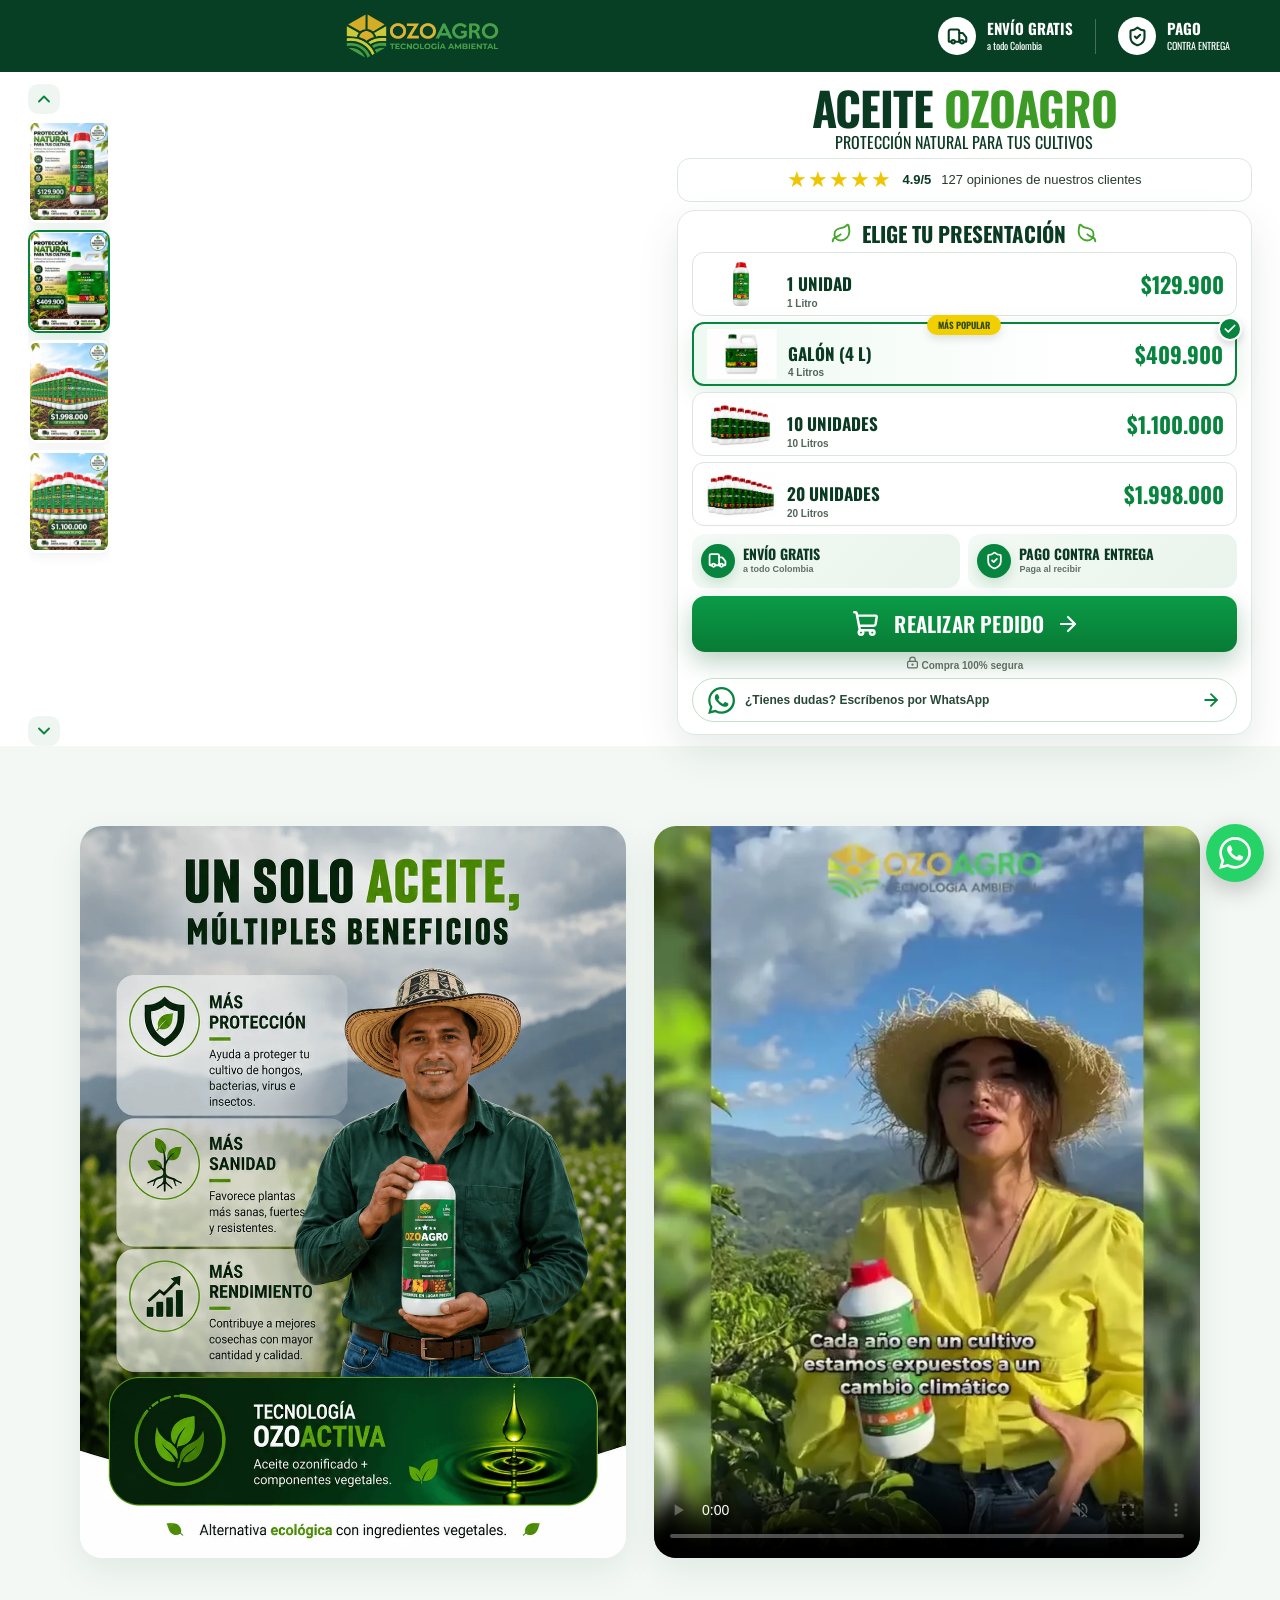
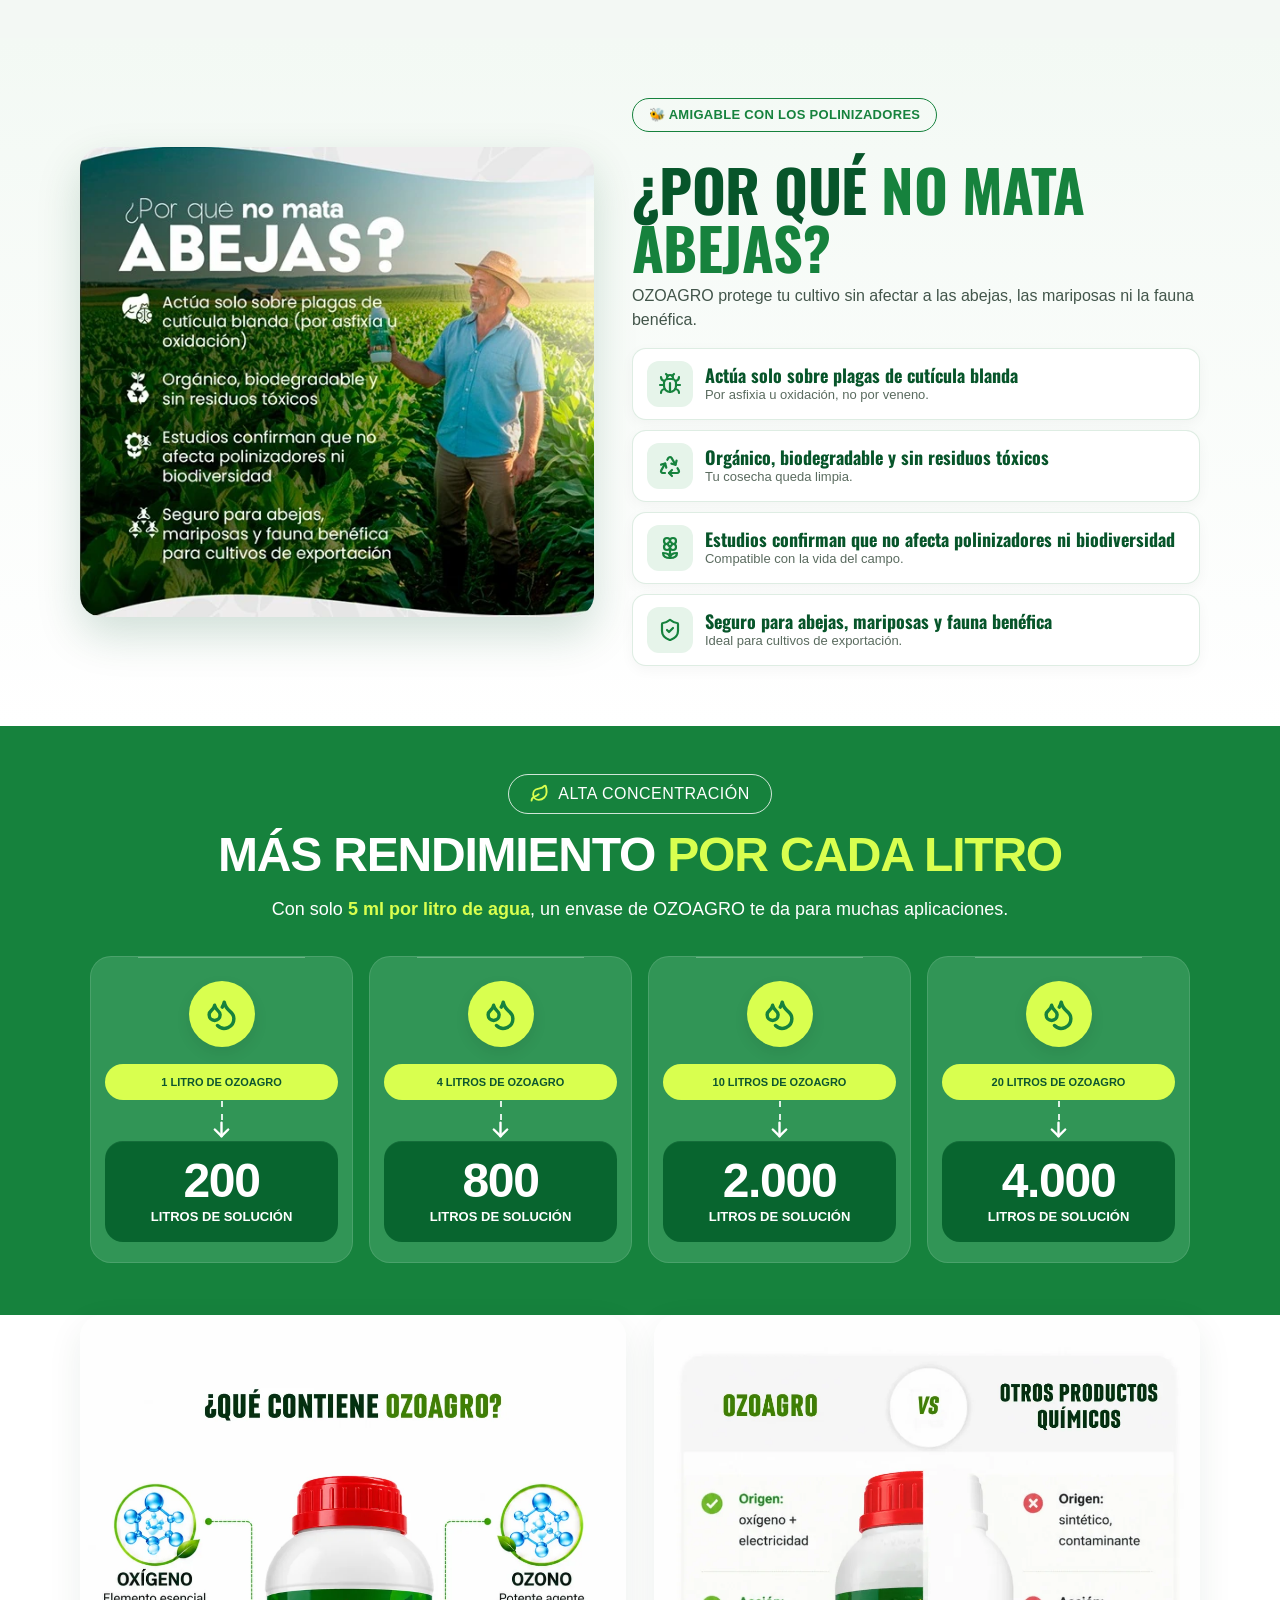
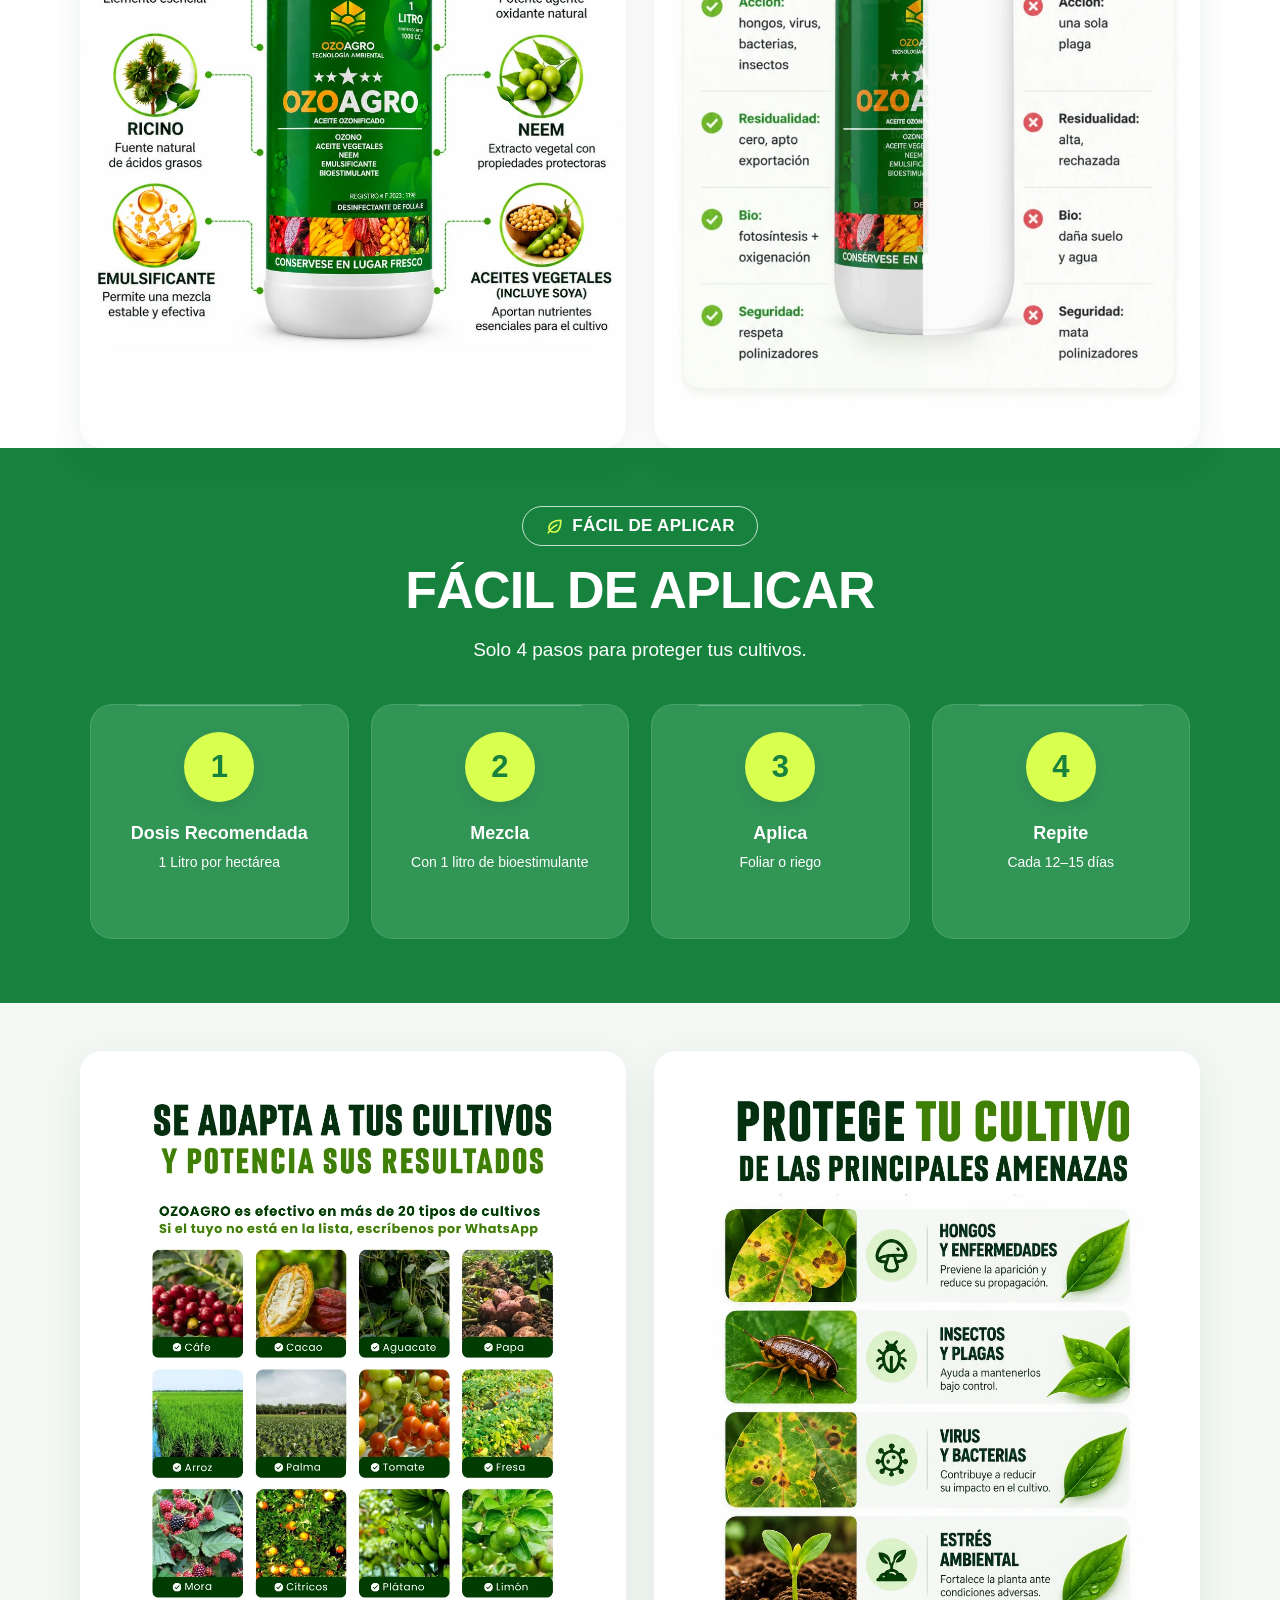
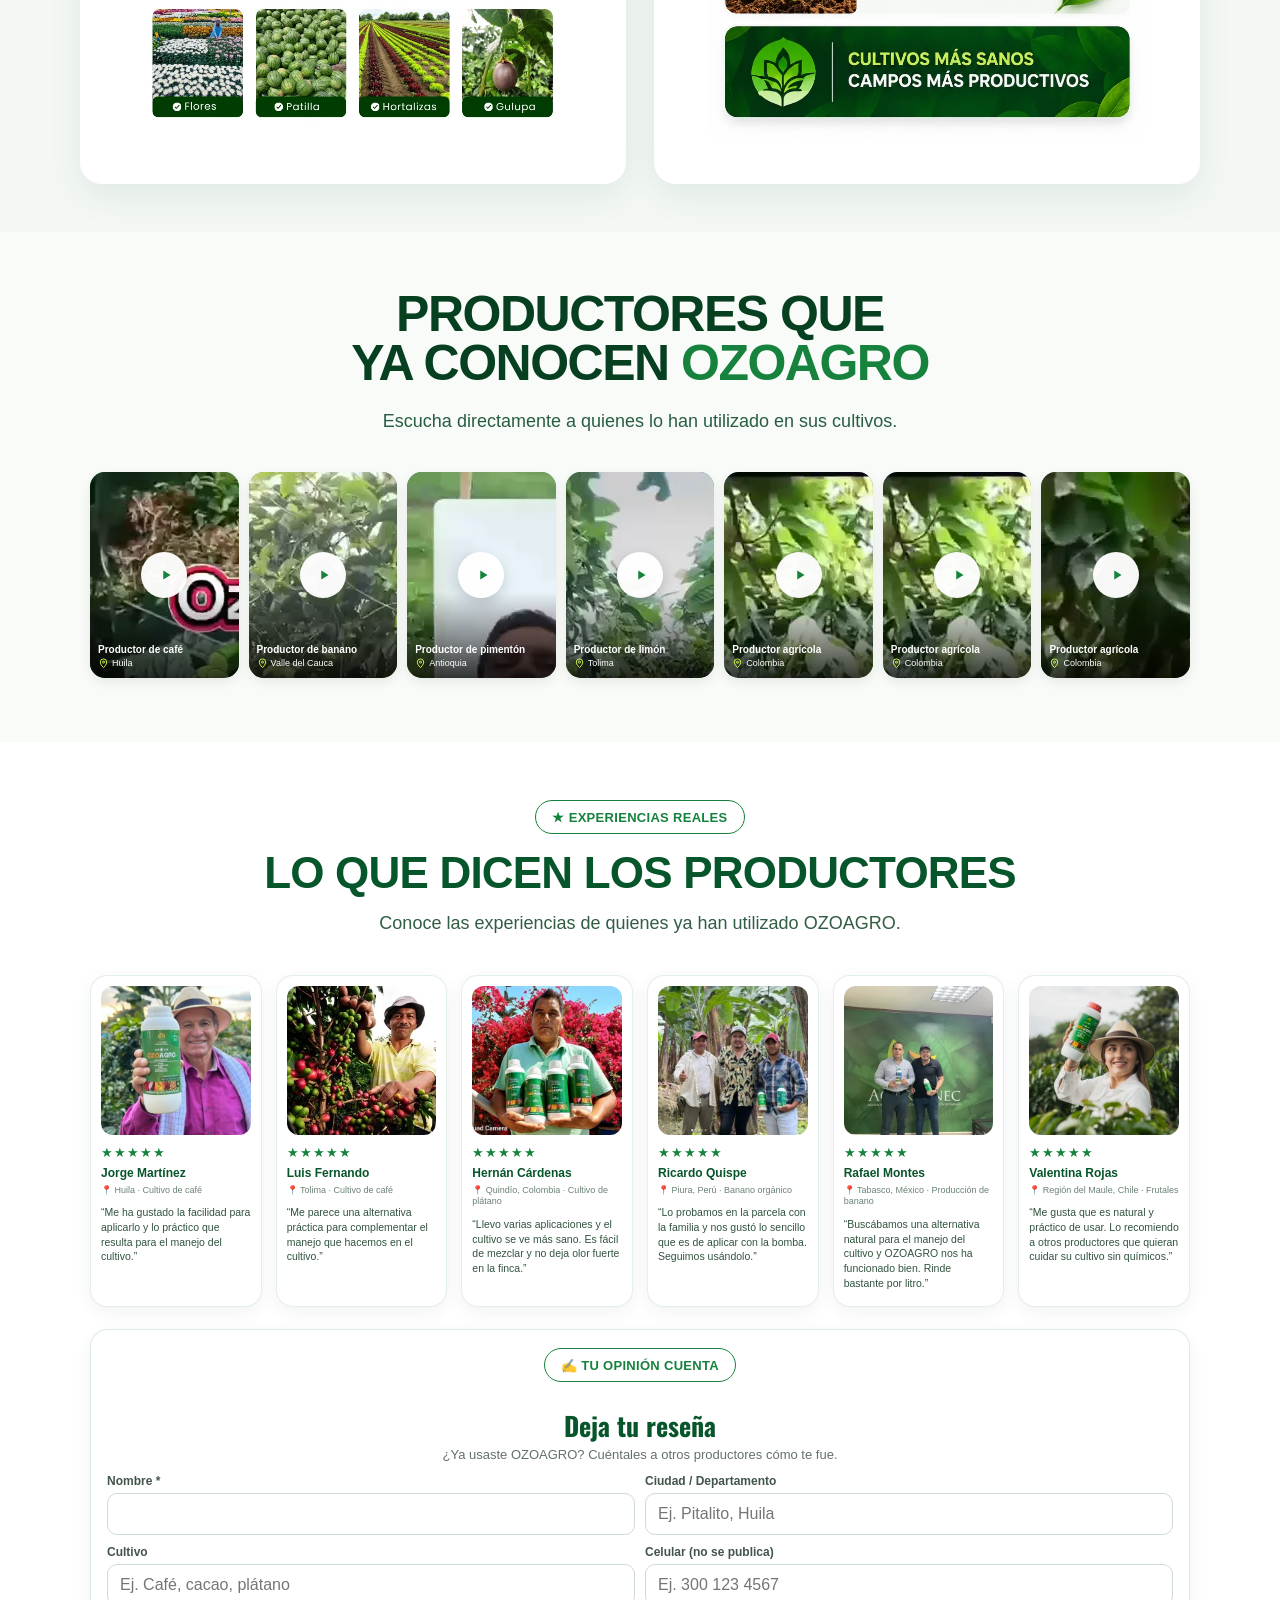
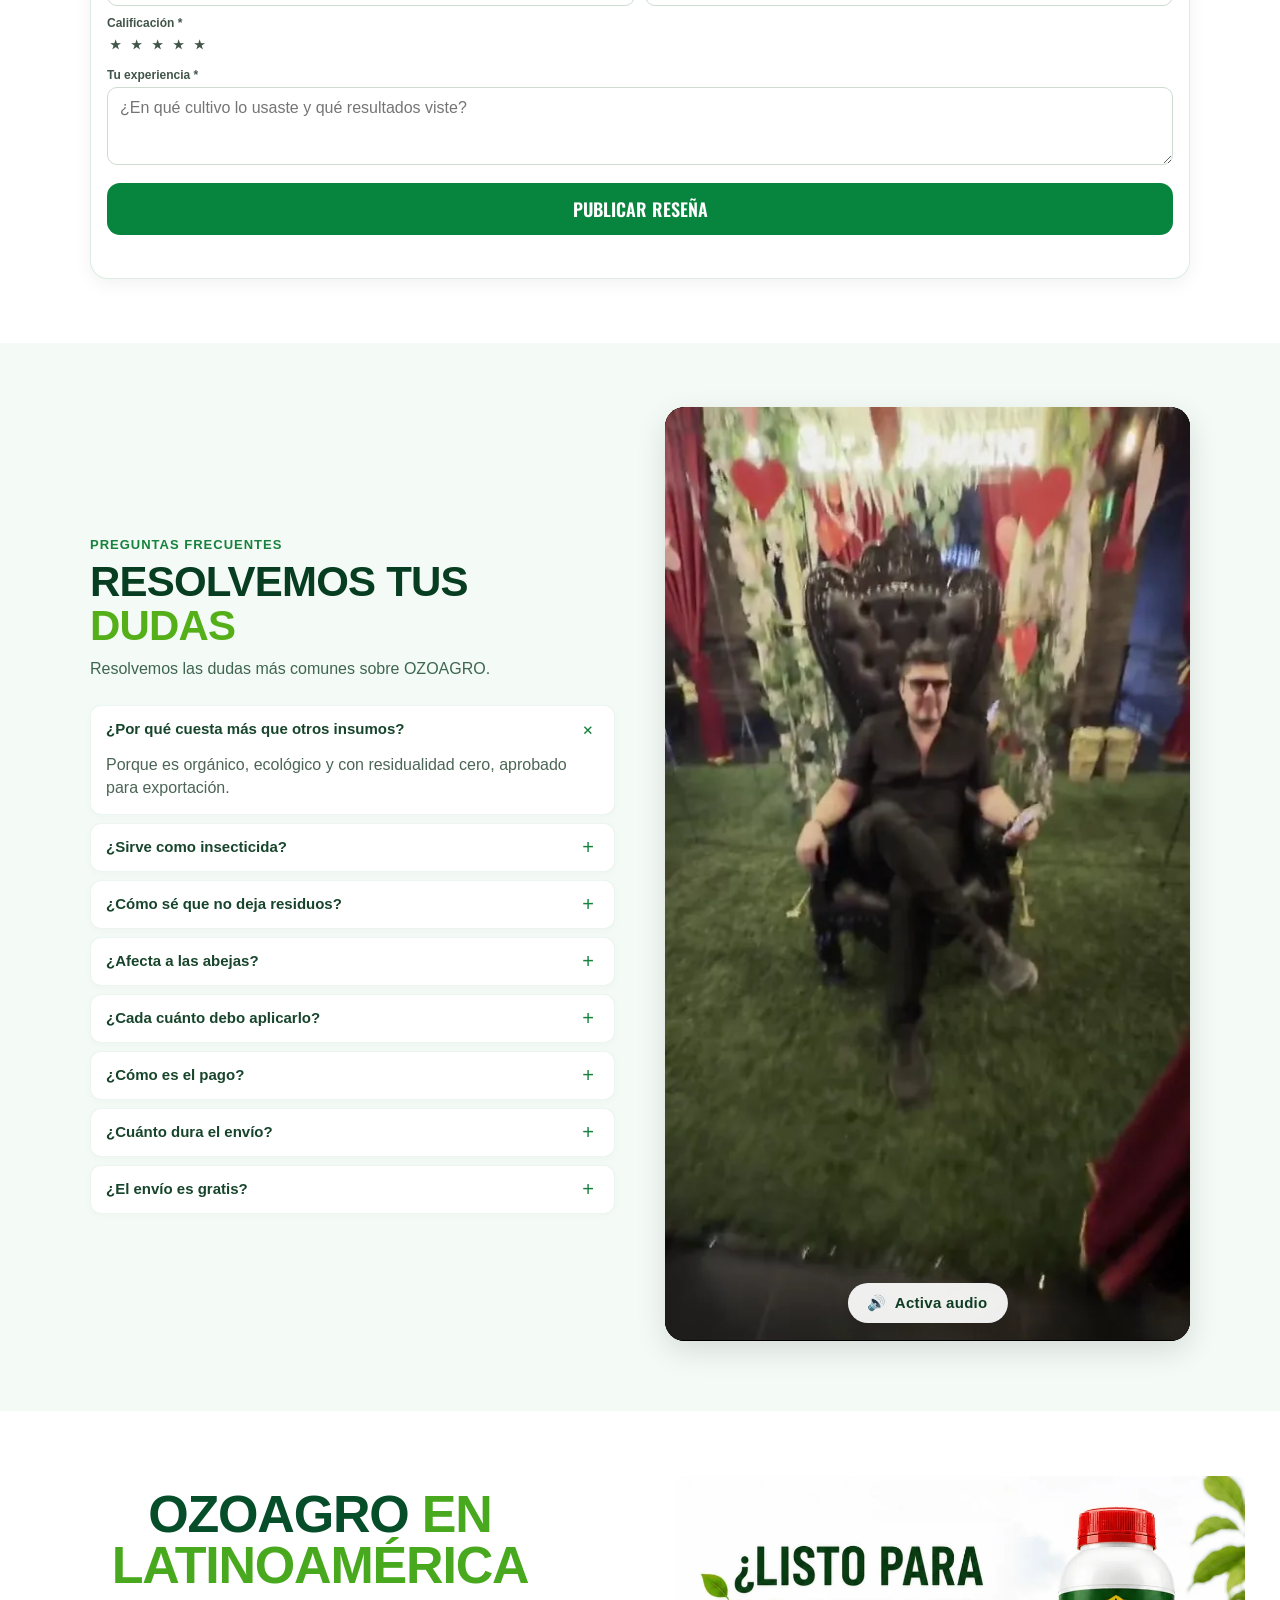
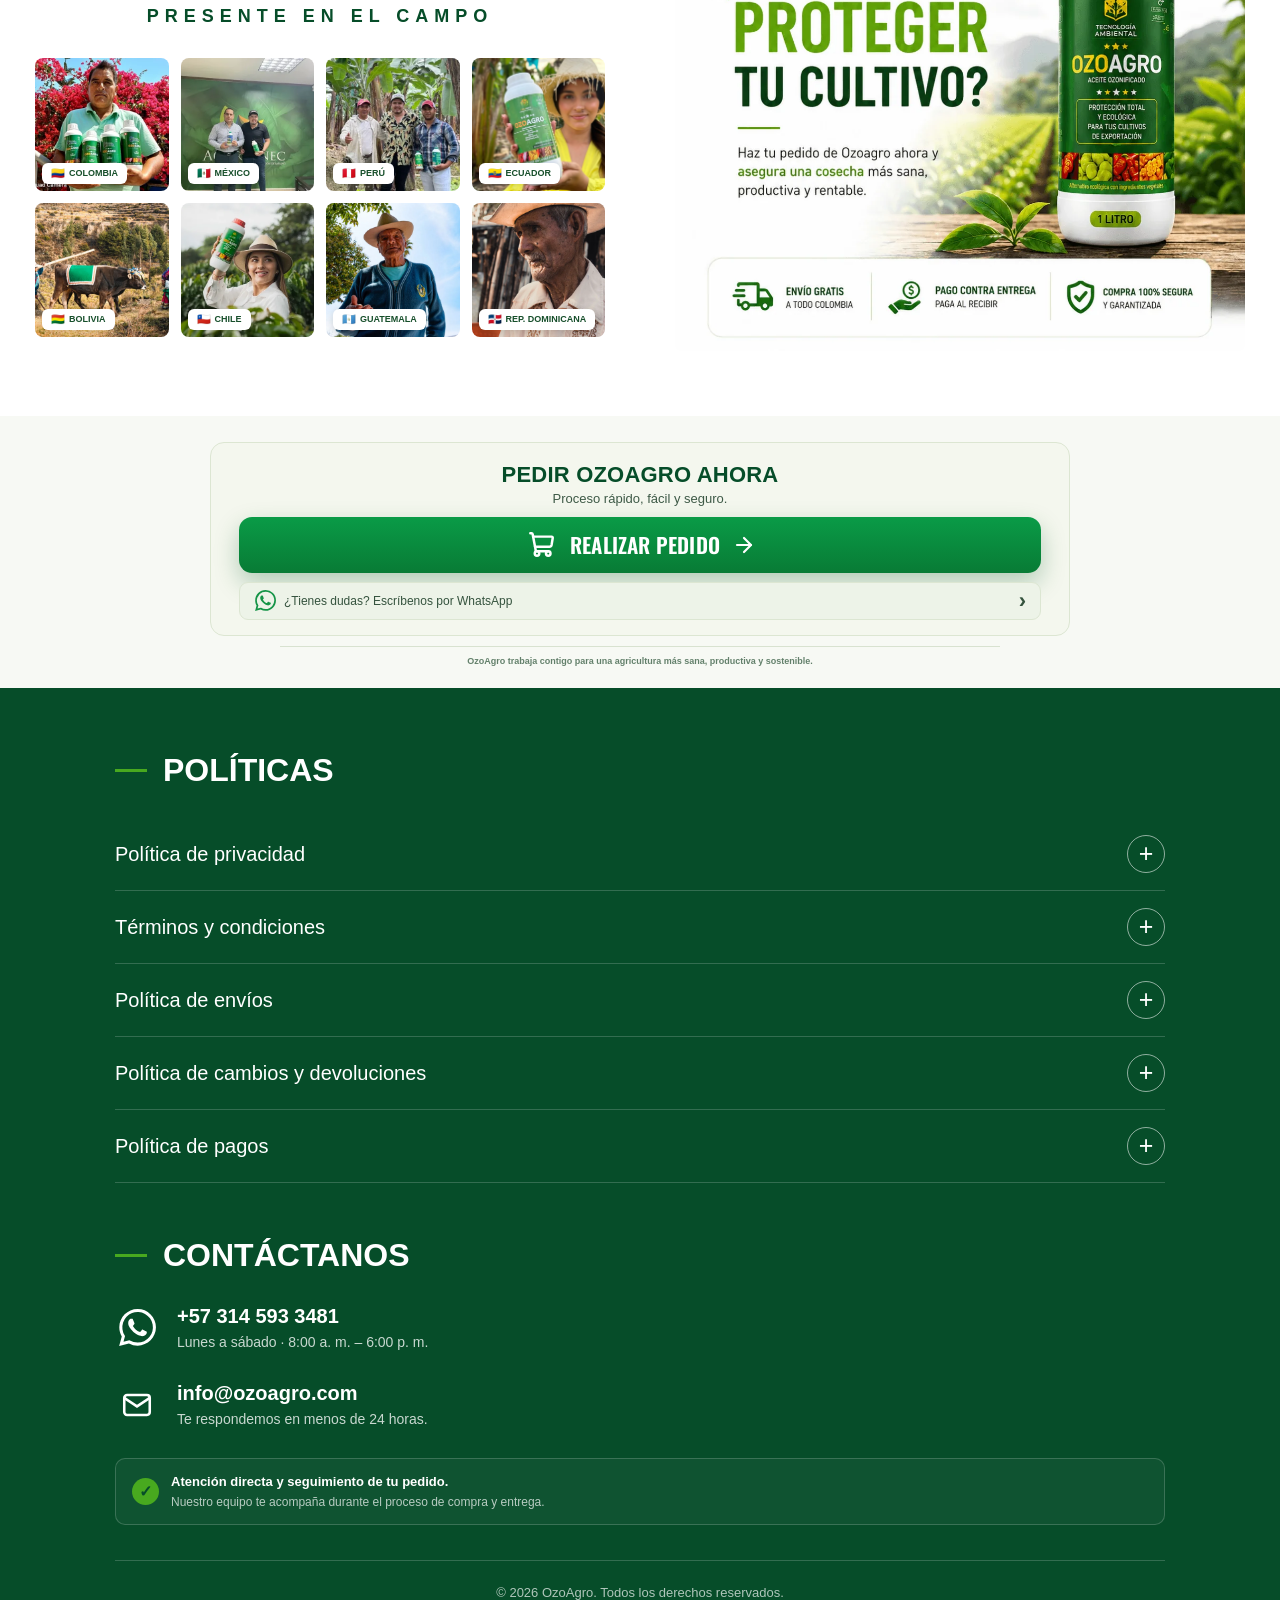
==== index.html @ 4b6ff590 "landing: srcset antes que src al cambiar la foto principal (evita doble descarga); script.js v=20260" ====
<!doctype html>
<!-- GENERADO por scripts/build_root.py desde landing/index.html. NO editar a mano. -->
<html lang="es">
<head>
  <meta charset="utf-8">
  <meta name="viewport" content="width=device-width, initial-scale=1, viewport-fit=cover">
  <meta name="description" content="Aceite OZOAGRO — protección natural para tus cultivos.">
  <title>Aceite OZOAGRO | Protección natural para tus cultivos</title>
  <link rel="canonical" href="https://ozoagro.co/">
  <link rel="preconnect" href="https://fonts.googleapis.com">
  <link rel="preconnect" href="https://fonts.gstatic.com" crossorigin>
  <link href="https://fonts.googleapis.com/css2?family=Oswald:wght@400;500;600;700&display=swap" rel="stylesheet">
  <link rel="stylesheet" href="landing/styles.css?v=20260914a">
<link rel="apple-touch-icon" sizes="57x57" href="landing/images/apple-icon-57x57.png">
<link rel="apple-touch-icon" sizes="60x60" href="landing/images/apple-icon-60x60.png">
<link rel="apple-touch-icon" sizes="72x72" href="landing/images/apple-icon-72x72.png">
<link rel="apple-touch-icon" sizes="76x76" href="landing/images/apple-icon-76x76.png">
<link rel="apple-touch-icon" sizes="114x114" href="landing/images/apple-icon-114x114.png">
<link rel="apple-touch-icon" sizes="120x120" href="landing/images/apple-icon-120x120.png">
<link rel="apple-touch-icon" sizes="144x144" href="landing/images/apple-icon-144x144.png">
<link rel="apple-touch-icon" sizes="152x152" href="landing/images/apple-icon-152x152.png">
<link rel="apple-touch-icon" sizes="180x180" href="landing/images/apple-icon-180x180.png">
<link rel="icon" type="image/png" sizes="192x192"  href="landing/images/android-icon-192x192.png">
<link rel="icon" type="image/png" sizes="32x32" href="landing/images/favicon-32x32.png">
<link rel="icon" type="image/png" sizes="96x96" href="landing/images/favicon-96x96.png">
<link rel="icon" type="image/png" sizes="16x16" href="landing/images/favicon-16x16.png">
<link rel="manifest" href="landing/images/manifest.json">
<meta name="msapplication-TileColor" content="#ffffff">
<meta name="msapplication-TileImage" content="landing/images/ms-icon-144x144.png">
<meta name="theme-color" content="#ffffff">


  <!-- Meta Pixel Code -->
  <script>
  !function(f,b,e,v,n,t,s)
  {if(f.fbq)return;n=f.fbq=function(){n.callMethod?
  n.callMethod.apply(n,arguments):n.queue.push(arguments)};
  if(!f._fbq)f._fbq=n;n.push=n;n.loaded=!0;n.version='2.0';
  n.queue=[];t=b.createElement(e);t.async=!0;
  t.src=v;s=b.getElementsByTagName(e)[0];
  s.parentNode.insertBefore(t,s)}(window, document,'script',
  'https://connect.facebook.net/en_US/fbevents.js');
  fbq('init', '24936831939337917');
  fbq('track', 'PageView');
  </script>
  <noscript><img height="1" width="1" style="display:none"
  src="https://www.facebook.com/tr?id=24936831939337917&ev=PageView&noscript=1"
  /></noscript>
  <!-- End Meta Pixel Code -->
  <script src="landing/js/iconos.js?v=20260914a" defer></script>
  <style id="ozo-extras">
    .ozo-asesor{background:#0b6b33;color:#fff;text-align:center;font-size:14px;padding:8px 12px;font-family:Arial,Helvetica,sans-serif}
    .ozo-asesor a{color:#bbf7d0;font-weight:700;text-decoration:none}
    .ozo-wa-float{position:fixed;right:16px;bottom:18px;z-index:1500;width:58px;height:58px;border-radius:50%;background:#25D366;color:#fff;display:flex;align-items:center;justify-content:center;box-shadow:0 8px 24px rgba(0,0,0,.22);transition:transform .2s ease}
    .ozo-wa-float svg{width:32px;height:32px}
    .ozo-wa-float:hover{transform:scale(1.06)}
    @media(max-width:820px){.ozo-wa-float{right:12px;bottom:calc(14px + env(safe-area-inset-bottom));width:54px;height:54px}body.sticky-visible .ozo-wa-float{bottom:calc(82px + env(safe-area-inset-bottom))}}
    .ozo-star-off{color:#cfdad2}
    .ozo-avatar{width:100%;height:100%;display:flex;flex-direction:column;align-items:center;justify-content:center;gap:6px;background:linear-gradient(160deg,#0b6b33,#16823d);color:#fff}
    .ozo-avatar span{font-family:Oswald,sans-serif;font-size:44px;font-weight:700;letter-spacing:1px}
    .ozo-avatar small{font-size:11px;opacity:.85}
    .review-form-card{margin-top:22px;background:#fff;border:1px solid rgba(22,130,61,.14);border-radius:18px;padding:18px 16px 16px;box-shadow:0 5px 18px rgba(0,0,0,.055)}
    .review-form-head{text-align:center;margin-bottom:12px}
    .review-form-head h3{font-family:Oswald,sans-serif;font-size:26px;color:#07552a;margin:8px 0 2px}
    .review-form-head p{font-size:13px;color:#657168}
    .review-form .field label{display:block;font-size:12px;font-weight:700;color:#42554a;margin-bottom:5px}
    .review-form .field input,.review-form .field textarea{width:100%;border:1px solid #cedbd1;border-radius:10px;background:#fff;padding:11px 12px;outline:0;font-size:16px}
    .review-form .field input:focus,.review-form .field textarea:focus{border-color:#6cad7f;box-shadow:0 0 0 3px rgba(8,123,53,.09)}
    .review-form .form-row{display:grid;grid-template-columns:1fr 1fr;gap:10px}
    .review-form .field{margin-bottom:10px}
    .star-picker{display:inline-flex;flex-direction:row-reverse;gap:4px}
    .star-picker input{position:absolute;opacity:0;width:0;height:0}
    .star-picker label{font-size:34px;line-height:1;color:#cfdad2;cursor:pointer;padding:2px 3px;margin:0;font-weight:400}
    .star-picker input:checked ~ label,.star-picker label:hover,.star-picker label:hover ~ label{color:#16823d}
    .review-submit{width:100%;min-height:52px;border-radius:13px;background:var(--green,#16823d);color:#fff;font-family:Oswald,sans-serif;font-size:18px;font-weight:600;cursor:pointer;margin-top:4px}
    .review-submit:disabled{opacity:.6;cursor:wait}
    .ozo-exito{text-align:center;padding:18px 6px}
    .ozo-exito-icono{width:64px;height:64px;margin:0 auto 10px;border-radius:50%;background:#16823d;color:#fff;font-size:36px;line-height:64px;font-weight:700}
    .ozo-exito h3{font-family:Oswald,sans-serif;font-size:28px;color:#07552a;margin-bottom:8px}
    .ozo-exito p{font-size:14px;color:#42554a;margin:6px 0;line-height:1.5}
    .ozo-exito-wa{display:inline-block;margin-top:12px;background:#25D366;color:#fff;font-weight:700;padding:12px 20px;border-radius:12px;text-decoration:none}
    @media(max-width:820px){.review-form .form-row{grid-template-columns:1fr}.review-form-card{padding:14px 12px}}
    .abejas-section{padding:60px 18px;background:linear-gradient(180deg,#f3f9f4,#ffffff)}
    .abejas-container{max-width:1120px;margin:0 auto;display:grid;grid-template-columns:minmax(0,.95fr) minmax(0,1.05fr);gap:38px;align-items:center}
    .abejas-media img{width:100%;height:auto;border-radius:22px;box-shadow:0 18px 44px rgba(7,85,42,.18)}
    .abejas-copy h2{font-family:Oswald,sans-serif;font-size:clamp(36px,4.8vw,58px);line-height:1;color:#07552a;margin:12px 0 8px;letter-spacing:-.5px}
    .abejas-copy h2 span{color:#16823d}
    .abejas-copy>p{color:#42554a;font-size:16px;line-height:1.5;margin-bottom:16px}
    .abejas-copy ul{list-style:none;margin:0;padding:0;display:grid;gap:10px}
    .abejas-copy li{display:grid;grid-template-columns:46px 1fr;gap:12px;align-items:center;background:#fff;border:1px solid rgba(22,130,61,.14);border-radius:14px;padding:12px 14px;box-shadow:0 4px 14px rgba(0,0,0,.04)}
    .abejas-copy li i,.abejas-copy li svg{width:46px;height:46px;border-radius:12px;background:#e6f4ea;color:#16823d;display:grid;place-items:center;padding:11px;box-sizing:border-box}
    .abejas-copy li b{display:block;font-family:Oswald,sans-serif;font-size:18px;color:#07552a;line-height:1.15}
    .abejas-copy li span{font-size:13px;color:#5a6b5f}
    @media(max-width:820px){.abejas-section{padding:34px 12px}.abejas-container{grid-template-columns:1fr;gap:18px}.abejas-media{max-width:520px;margin:0 auto;width:100%}.abejas-copy{text-align:left}.abejas-copy li b{font-size:16px}}
  </style>
</head>
<body>
  <header class="site-header">
    <div class="header-inner">
      <a class="site-logo" href="#producto" aria-label="OZOAGRO">
        <img src="landing/images/LOGO-OZOAGRO.png" alt="OZOAGRO Tecnología Ambiental">
      </a>
      <div class="header-trust" aria-label="Beneficios de compra">
        <div class="header-trust-item">
          <span class="icon-circle icon-white" aria-hidden="true"><i data-lucide="truck"></i></span>
          <span><b>ENVÍO GRATIS</b><small>a todo Colombia</small></span>
        </div>
        <div class="header-divider"></div>
        <div class="header-trust-item">
          <span class="icon-circle icon-white" aria-hidden="true">
            <i data-lucide="shield-check"></i>
          </span>
          <span><b>PAGO</b><small>CONTRA ENTREGA</small></span>
        </div>
      </div>
    </div>
  </header>

  <main>
    <section class="product-hero" id="producto" aria-label="Producto OZOAGRO">
      <div class="gallery-column">
        <div class="gallery-layout">
          <div class="gallery-rail" aria-label="Galería de imágenes">
            <button class="gallery-arrow rail-arrow" id="galleryPrev" type="button" aria-label="Imagen anterior"><i data-lucide="chevron-up"></i></button>
            <div class="gallery-thumbs" id="galleryThumbs">
              <button class="thumb active" type="button" data-image="landing/images/ozo1.webp" aria-label="Mostrar imagen 1"><img loading="lazy" decoding="async" src="landing/images/ozo1-mini.webp" alt=""></button>
              <button class="thumb" type="button" data-image="landing/images/ozo2.webp" aria-label="Mostrar imagen 2"><img loading="lazy" decoding="async" src="landing/images/ozo2-mini.webp" alt=""></button>
              <button class="thumb" type="button" data-image="landing/images/ozo3.webp" aria-label="Mostrar imagen 3"><img loading="lazy" decoding="async" src="landing/images/ozo3-mini.webp" alt=""></button>
              <button class="thumb" type="button" data-image="landing/images/ozo4.webp" aria-label="Mostrar imagen 4"><img loading="lazy" decoding="async" src="landing/images/ozo4-mini.webp" alt=""></button>
              <button class="thumb" type="button" data-image="landing/images/p1.webp" aria-label="Mostrar imagen 5"><img loading="lazy" decoding="async" src="landing/images/p1.webp" alt=""></button>
              <button class="thumb" type="button" data-image="landing/images/p2.webp" aria-label="Mostrar imagen 6"><img loading="lazy" decoding="async" src="landing/images/p2.webp" alt=""></button>
              <button class="thumb" type="button" data-image="landing/images/p3.webp" aria-label="Mostrar imagen 7"><img loading="lazy" decoding="async" src="landing/images/p3.webp" alt=""></button>
            </div>
            <button class="gallery-arrow rail-arrow" id="galleryNext" type="button" aria-label="Imagen siguiente"><i data-lucide="chevron-down"></i></button>
          </div>
          <div class="gallery-main">
            <img fetchpriority="high" decoding="async" id="mainProductImage" src="landing/images/ozo1.webp" srcset="images/ozo1-m.webp 760w, images/ozo1.webp 1080w" sizes="(max-width: 768px) 100vw, 575px" alt="Aceite OZOAGRO — protección natural para tus cultivos">
          </div>
        </div>
        <div class="gallery-dots" id="galleryDots" aria-hidden="true"></div>
      </div>

      <div class="buy-column">
        <div class="product-heading">
          <h1>ACEITE <span>OZOAGRO</span></h1>
          <p>PROTECCIÓN NATURAL PARA TUS CULTIVOS</p>
        </div>

        <div class="rating-bar" aria-label="Calificación 4.9 de 5, 127 opiniones">
          <span class="stars">★★★★★</span>
          <strong>4.9/5</strong>
          <span>127 opiniones de nuestros clientes</span>
        </div>

        <section class="presentation-panel" aria-labelledby="presentationTitle">
          <div class="panel-title">
            <span class="decor-leaf left" aria-hidden="true"><i data-lucide="leaf"></i></span>
            <h2 id="presentationTitle">ELIGE TU PRESENTACIÓN</h2>
            <span class="decor-leaf right" aria-hidden="true"><i data-lucide="leaf"></i></span>
          </div>

          <div class="presentation-list" id="presentationList">
            <button class="presentation-card" type="button" data-product="1 Unidad" data-tone="light" data-price="$129.900" data-image="landing/images/1l.webp">
              <span class="card-copy"><b>1 UNIDAD</b></span>
              <span class="card-product-image"><img src="landing/images/1l.webp" alt="1 litro OZOAGRO"></span>
              <strong class="card-price">$129.900</strong>
              <span class="card-detail">1 Litro</span>
            </button>

            <button class="presentation-card popular selected" type="button" data-product="Galón (4 L)" data-tone="mint" data-price="$409.900" data-image="landing/images/4l.webp">
              <span class="popular-label">MÁS POPULAR</span>
              <span class="selection-check" aria-hidden="true">✓</span>
              <span class="card-copy"><b>GALÓN (4 L)</b></span>
              <span class="card-product-image"><img src="landing/images/4l.webp" alt="Galón OZOAGRO de 4 litros"></span>
              <strong class="card-price">$409.900</strong>
              <span class="card-detail">4 Litros</span>
            </button>

            <button class="presentation-card" type="button" data-product="10 Unidades" data-tone="green" data-price="$1.100.000" data-image="landing/images/10l.webp">
              <span class="card-copy"><b>10 UNIDADES</b></span>
              <span class="card-product-image"><img src="landing/images/10l.webp" alt="10 unidades OZOAGRO"></span>
              <strong class="card-price">$1.100.000</strong>
              <span class="card-detail">10 Litros</span>
            </button>

            <button class="presentation-card" type="button" data-product="20 Unidades" data-tone="deep" data-price="$1.998.000" data-image="landing/images/20l.webp">
              <span class="card-copy"><b>20 UNIDADES</b></span>
              <span class="card-product-image"><img src="landing/images/20l.webp" alt="20 unidades OZOAGRO"></span>
              <strong class="card-price">$1.998.000</strong>
              <span class="card-detail">20 Litros</span>
            </button>
          </div>

          <div class="purchase-benefits">
            <div class="purchase-benefit">
              <span class="benefit-icon" aria-hidden="true"><i data-lucide="truck"></i></span>
              <span><b>ENVÍO GRATIS</b><small>a todo Colombia</small></span>
            </div>
            <div class="purchase-benefit">
              <span class="benefit-icon" aria-hidden="true"><i data-lucide="shield-check"></i></span>
              <span><b>PAGO CONTRA ENTREGA</b><small>Paga al recibir</small></span>
            </div>
          </div>

          <button class="main-cta" type="button" id="mainOrderBtn">
            <span class="cta-cart" aria-hidden="true"><i data-lucide="shopping-cart"></i></span>
            <span>REALIZAR PEDIDO</span>
            <span class="cta-arrow" aria-hidden="true"><i data-lucide="arrow-right"></i></span>
          </button>
          <div class="secure-note"><i data-lucide="lock-keyhole" aria-hidden="true"></i> Compra 100% segura</div>

          <a class="whatsapp-cta" href="https://wa.me/573145933481?text=Hola,%20quiero%20informaci%C3%B3n%20sobre%20OZOAGRO" target="_blank" rel="noopener" aria-label="Escribir por WhatsApp">
            <span class="whatsapp-icon" aria-hidden="true"><svg viewBox="0 0 24 24" width="27" height="27" aria-hidden="true"><path fill="#07843d" d="M20.5 3.5A11.85 11.85 0 0 0 12.08 0C5.53 0 .2 5.32.2 11.87c0 2.09.55 4.13 1.59 5.93L.1 24l6.34-1.66a11.85 11.85 0 0 0 5.64 1.43h.01c6.55 0 11.88-5.33 11.88-11.88 0-3.17-1.23-6.15-3.47-8.39zM12.09 21.77h-.01a9.86 9.86 0 0 1-5.02-1.37l-.36-.21-3.76.99 1-3.67-.24-.38a9.84 9.84 0 0 1-1.51-5.26c0-5.44 4.43-9.87 9.88-9.87 2.64 0 5.12 1.03 6.98 2.9a9.8 9.8 0 0 1 2.89 6.98c0 5.44-4.43 9.89-9.85 9.89zm5.41-7.39c-.3-.15-1.76-.87-2.03-.97-.27-.1-.47-.15-.67.15-.2.3-.77.97-.94 1.16-.17.2-.35.22-.64.07-.3-.15-1.25-.46-2.39-1.47-.88-.79-1.48-1.76-1.65-2.06-.17-.3-.02-.46.13-.61.13-.13.3-.35.45-.52.15-.17.2-.3.3-.5.1-.2.05-.37-.03-.52-.07-.15-.67-1.61-.91-2.21-.24-.58-.49-.5-.67-.51h-.57c-.2 0-.52.07-.79.37-.27.3-1.04 1.02-1.04 2.48s1.07 2.88 1.21 3.08c.15.2 2.1 3.2 5.08 4.49.71.31 1.26.49 1.69.63.71.23 1.36.2 1.87.12.57-.09 1.76-.72 2.01-1.41.25-.7.25-1.29.17-1.41-.07-.13-.27-.2-.57-.35z"/></svg></span>
            <span>¿Tienes dudas? Escríbenos por WhatsApp</span>
            <strong><i data-lucide="arrow-right"></i></strong>
          </a>
        </section>
      </div>
    </section>

    <section class="benefit-strip" aria-label="Beneficios de OZOAGRO">
      <div><span class="strip-icon"><i data-lucide="leaf" aria-hidden="true"></i></span><b>PRODUCTO<br>100% COLOMBIANO</b></div>
      <div><span class="strip-icon"><i data-lucide="shield-check" aria-hidden="true"></i></span><b>GARANTÍA<br>DE RESULTADOS</b></div>
      <div><span class="strip-icon"><i data-lucide="truck" aria-hidden="true"></i></span><b>ENVÍOS<br>A TODO EL PAÍS</b></div>
      <div><span class="strip-icon"><i data-lucide="leaf" aria-hidden="true"></i></span><b>APTO PARA<br>USO ORGÁNICO</b></div>
      <div class="strip-signature">Cultivos<br><strong>más fuertes</strong><br><small>para un mejor mañana.</small></div>
    </section>


    <!-- =========================================================
         SECCIÓN 01 — IMAGEN + VIDEO
         ========================================================= -->
    <section class="content-section content-section--media beneficios" aria-label="Información OZOAGRO">

      <div class="content-section-grid">

        <!-- COLUMNA IZQUIERDA — IMAGEN -->
        <div class="content-media-card2">
          <img
            src="landing/images/s1.webp"
            alt="OZOAGRO"
            loading="lazy"
          >
        </div>

        <!-- COLUMNA DERECHA — VIDEO 4:5 -->
        <div class="content-media-card content-video-card">
          <!-- 2026-09-14 (rapidez): el MP4 no se descarga al abrir la página. conexion.js pone el src cuando el video
               se acerca a la pantalla (escritorio: ozoagro.mp4; celular: ozoagro-movil.mp4, 480p) y arranca solo. -->
          <video
            class="content-video"
            id="heroVideo"
            poster="landing/images/video-poster.webp"
            data-src="landing/videos/ozoagro.mp4"
            data-src-movil="videos/ozoagro-movil.mp4"
            autoplay
            muted
            loop
            playsinline
            preload="none"
            controls
          >
            Tu navegador no puede reproducir este video.
          </video>
        </div>

      </div>

    </section>

    <!-- =========================================================
         SECCIÓN 02 — BANNER NATURALMENTE EFECTIVO
         ========================================================= 
    <section class="ozo-section-banner ozo-section-banner--02">
      <div class="ozo-section-banner__inner banner-naturalmente">
        <img
          src="landing/images/banner1.webp"
          alt="OZOAGRO — Naturalmente efectivo"
          loading="lazy"
        >
      </div>
    </section>-->

<!-- =========================================================
     SECCIÓN — AMIGABLE CON LAS ABEJAS
     ========================================================= -->
<section class="abejas-section" aria-label="OZOAGRO no afecta a las abejas">
  <div class="abejas-container">
    <div class="abejas-media">
      <img src="landing/images/abejas.webp" alt="¿Por qué OZOAGRO no mata abejas? Productor en su cultivo" loading="lazy" decoding="async">
    </div>
    <div class="abejas-copy">
      <div class="reviews-badge">🐝 AMIGABLE CON LOS POLINIZADORES</div>
      <h2>¿POR QUÉ <span>NO MATA ABEJAS?</span></h2>
      <p>OZOAGRO protege tu cultivo sin afectar a las abejas, las mariposas ni la fauna benéfica.</p>
      <ul>
        <li><i data-lucide="bug" aria-hidden="true"></i><div><b>Actúa solo sobre plagas de cutícula blanda</b><span>Por asfixia u oxidación, no por veneno.</span></div></li>
        <li><i data-lucide="recycle" aria-hidden="true"></i><div><b>Orgánico, biodegradable y sin residuos tóxicos</b><span>Tu cosecha queda limpia.</span></div></li>
        <li><i data-lucide="flower-2" aria-hidden="true"></i><div><b>Estudios confirman que no afecta polinizadores ni biodiversidad</b><span>Compatible con la vida del campo.</span></div></li>
        <li><i data-lucide="shield-check" aria-hidden="true"></i><div><b>Seguro para abejas, mariposas y fauna benéfica</b><span>Ideal para cultivos de exportación.</span></div></li>
      </ul>
    </div>
  </div>
</section>

<!-- =========================================================
     SECCIÓN — UN LITRO RINDE MUCHÍSIMO
     ========================================================= -->

<section class="yield-section" aria-labelledby="yield-title">

  <div class="yield-container">

    <!-- ENCABEZADO -->
    <div class="yield-header">

      <div class="yield-badge">
        <i data-lucide="leaf" aria-hidden="true"></i>
        <span>ALTA CONCENTRACIÓN</span>
      </div>

      <h2 id="yield-title" class="yield-title">
        MÁS RENDIMIENTO
        <span>POR CADA LITRO</span>
      </h2>

      <p class="yield-subtitle">
        Con solo <strong>5 ml por litro de agua</strong>, un envase de
        OZOAGRO te da para muchas aplicaciones.
      </p>

    </div>


    <!-- TARJETAS DE RENDIMIENTO -->
    <div class="yield-grid">


      <!-- 1 LITRO -->
      <article class="yield-card">

        <div class="yield-icon">
          <i data-lucide="droplets" aria-hidden="true"></i>
        </div>

        <div class="yield-input">
          1 LITRO DE OZOAGRO
        </div>

        <div class="yield-arrow" aria-hidden="true">
          <i data-lucide="arrow-down"></i>
        </div>

        <div class="yield-result">

          <div
            class="yield-number"
            data-target="200"
            data-format="200"
          >
            0
          </div>

          <div class="yield-label">
            LITROS DE SOLUCIÓN
          </div>

        </div>

      </article>


      <!-- 4 LITROS -->
      <article class="yield-card">

        <div class="yield-icon">
          <i data-lucide="droplets" aria-hidden="true"></i>
        </div>

        <div class="yield-input">
          4 LITROS DE OZOAGRO
        </div>

        <div class="yield-arrow" aria-hidden="true">
          <i data-lucide="arrow-down"></i>
        </div>

        <div class="yield-result">

          <div
            class="yield-number"
            data-target="800"
            data-format="800"
          >
            0
          </div>

          <div class="yield-label">
            LITROS DE SOLUCIÓN
          </div>

        </div>

      </article>


      <!-- 10 LITROS -->
      <article class="yield-card">

        <div class="yield-icon">
          <i data-lucide="droplets" aria-hidden="true"></i>
        </div>

        <div class="yield-input">
          10 LITROS DE OZOAGRO
        </div>

        <div class="yield-arrow" aria-hidden="true">
          <i data-lucide="arrow-down"></i>
        </div>

        <div class="yield-result">

          <div
            class="yield-number"
            data-target="2000"
            data-format="2.000"
          >
            0
          </div>

          <div class="yield-label">
            LITROS DE SOLUCIÓN
          </div>

        </div>

      </article>


      <!-- 20 LITROS -->
      <article class="yield-card">

        <div class="yield-icon">
          <i data-lucide="droplets" aria-hidden="true"></i>
        </div>

        <div class="yield-input">
          20 LITROS DE OZOAGRO
        </div>

        <div class="yield-arrow" aria-hidden="true">
          <i data-lucide="arrow-down"></i>
        </div>

        <div class="yield-result">

          <div
            class="yield-number"
            data-target="4000"
            data-format="4.000"
          >
            0
          </div>

          <div class="yield-label">
            LITROS DE SOLUCIÓN
          </div>

        </div>

      </article>

    </div>

  </div>

</section>


<!-- =========================================================
     LUCIDE
     ========================================================= -->




<!-- =========================================================
     SECCIÓN 3 — DOS IMÁGENES
     ========================================================= -->
    <section class="content-section section-2" aria-label="Sección 2">

      <div class="content-section-grid">

        <!-- IMAGEN IZQUIERDA -->
        <div class="content-media-card">
          <img
            src="landing/images/s3.webp"
            alt="OZOAGRO"
            loading="lazy"
          >
        </div>

        <!-- IMAGEN DERECHA -->
        <div class="content-media-card">
          <img
            src="landing/images/s333.webp"
            alt="OZOAGRO"
            loading="lazy"
          >
        </div>

      </div>

    </section>

<section class="steps-section">

  <div class="steps-container">

    <!-- ENCABEZADO -->
    <header class="steps-header">

      <div class="steps-badge">
        <svg viewBox="0 0 24 24" fill="none">
          <path
            d="M20 4C11 4 5 8 5 14c0 3 2 5 6 5 6 0 9-6 9-15Z"
            stroke="currentColor"
            stroke-width="2"
            stroke-linecap="round"
            stroke-linejoin="round"
          />
          <path
            d="M4 20c3-5 6-8 11-10"
            stroke="currentColor"
            stroke-width="2"
            stroke-linecap="round"
          />
        </svg>

        FÁCIL DE APLICAR
      </div>

      <h2 class="steps-title">
        FÁCIL DE APLICAR
      </h2>

      <p class="steps-subtitle">
        Solo 4 pasos para proteger tus cultivos.
      </p>

    </header>


    <!-- PASOS -->
    <div class="steps-grid">


      <!-- PASO 1 -->
      <article class="step-card">

        <div class="step-number">
          1
        </div>

        <h3>
          Dosis Recomendada
        </h3>

        <p>
          1 Litro por hectárea
        </p>

      </article>


      <!-- PASO 2 -->
      <article class="step-card">

        <div class="step-number">
          2
        </div>

        <h3>
          Mezcla
        </h3>

        <p>
          Con 1 litro de bioestimulante
        </p>

      </article>


      <!-- PASO 3 -->
      <article class="step-card">

        <div class="step-number">
          3
        </div>

        <h3>
          Aplica
        </h3>

        <p>
          Foliar o riego
        </p>

      </article>


      <!-- PASO 4 -->
      <article class="step-card">

        <div class="step-number">
          4
        </div>

        <h3>
          Repite
        </h3>

        <p>
          Cada 12–15 días
        </p>

      </article>


    </div>

  </div>

</section>




<!-- =========================================================
     SECCIÓN 4
     ========================================================= -->
<section class="content-section section-4" aria-label="Sección 4">

  <div class="content-section-grid">

    <!-- IMAGEN IZQUIERDA -->
    <div class="content-media-card2">
      <img
        src="landing/images/s44.webp"
        alt="OZOAGRO"
        loading="lazy"
      >
    </div>

    <!-- IMAGEN DERECHA -->
    <div class="content-media-card2">
      <img
        src="landing/images/s4.webp"
        alt="OZOAGRO"
        loading="lazy"
      >
    </div>

  </div>

</section>

<!-- =========================================================
     OZOAGRO — TESTIMONIOS EN VIDEO
     Mobile: slider horizontal
     Desktop: 7 testimonios visibles
     Miniatura: generada automáticamente desde cada video
     ========================================================= -->

<section class="testimonials-section">

  <div class="testimonials-container">

    <!-- =====================================================
         ENCABEZADO
         ===================================================== -->

    <header class="testimonials-header">

      <h2 class="testimonials-title">
        PRODUCTORES QUE<br>
        YA CONOCEN <span>OZOAGRO</span>
      </h2>

      <p class="testimonials-subtitle">
        Escucha directamente a quienes lo han utilizado en sus cultivos.<br class="mobile-break">
        
      </p>

    </header>


    <!-- =====================================================
         SLIDER / GRID
         ===================================================== -->

    <div
      class="testimonials-slider"
      id="testimonialsSlider"
    >


      <!-- ===================================================
           TESTIMONIO 1
           =================================================== -->

      <article
        class="testimonial-card"
        data-video="landing/videos/T1.mp4"
        data-poster="landing/images/t1-poster.webp"
      >

        <div class="testimonial-media">

          <!--
            El video se utiliza únicamente para generar
            automáticamente la miniatura.
          -->

          <video
            class="testimonial-thumbnail-video"
            preload="metadata"
            muted
            playsinline
          ></video>


          <!-- Capa oscura sutil -->

          <div class="testimonial-media-overlay"></div>


          <!-- Botón PLAY -->

          <button
            type="button"
            class="testimonial-play"
            aria-label="Reproducir testimonio"
          >

            <svg
              viewBox="0 0 24 24"
              aria-hidden="true"
            >

              <path d="M9 7l8 5-8 5V7z"></path>

            </svg>

          </button>


          <!-- Información -->

          <div class="testimonial-info">

            <strong>
              Productor de café
            </strong>

            <span>

              <svg
                viewBox="0 0 24 24"
                aria-hidden="true"
              >

                <path
                  d="M12 21s7-6.2 7-12a7 7 0 1 0-14 0c0 5.8 7 12 7 12Z"
                ></path>

                <circle
                  cx="12"
                  cy="9"
                  r="2.2"
                ></circle>

              </svg>

              Huila

            </span>

          </div>

        </div>

      </article>


      <!-- ===================================================
           TESTIMONIO 2
           =================================================== -->

      <article
        class="testimonial-card"
        data-video="landing/videos/T2.mp4"
        data-poster="landing/images/t2-poster.webp"
      >

        <div class="testimonial-media">

          <video
            class="testimonial-thumbnail-video"
            preload="metadata"
            muted
            playsinline
          ></video>

          <div class="testimonial-media-overlay"></div>

          <button
            type="button"
            class="testimonial-play"
            aria-label="Reproducir testimonio"
          >

            <svg
              viewBox="0 0 24 24"
              aria-hidden="true"
            >
              <path d="M9 7l8 5-8 5V7z"></path>
            </svg>

          </button>

          <div class="testimonial-info">

            <strong>
              Productor de banano
            </strong>

            <span>

              <svg
                viewBox="0 0 24 24"
                aria-hidden="true"
              >
                <path
                  d="M12 21s7-6.2 7-12a7 7 0 1 0-14 0c0 5.8 7 12 7 12Z"
                ></path>

                <circle
                  cx="12"
                  cy="9"
                  r="2.2"
                ></circle>
              </svg>

              Valle del Cauca

            </span>

          </div>

        </div>

      </article>


      <!-- ===================================================
           TESTIMONIO 3
           =================================================== -->

      <article
        class="testimonial-card"
        data-video="landing/videos/T3.mp4"
        data-poster="landing/images/t3-poster.webp"
      >

        <div class="testimonial-media">

          <video
            class="testimonial-thumbnail-video"
            preload="metadata"
            muted
            playsinline
          ></video>

          <div class="testimonial-media-overlay"></div>

          <button
            type="button"
            class="testimonial-play"
            aria-label="Reproducir testimonio"
          >

            <svg
              viewBox="0 0 24 24"
              aria-hidden="true"
            >
              <path d="M9 7l8 5-8 5V7z"></path>
            </svg>

          </button>

          <div class="testimonial-info">

            <strong>
              Productor de pimentón
            </strong>

            <span>

              <svg
                viewBox="0 0 24 24"
                aria-hidden="true"
              >
                <path
                  d="M12 21s7-6.2 7-12a7 7 0 1 0-14 0c0 5.8 7 12 7 12Z"
                ></path>

                <circle
                  cx="12"
                  cy="9"
                  r="2.2"
                ></circle>
              </svg>

              Antioquia

            </span>

          </div>

        </div>

      </article>


      <!-- ===================================================
           TESTIMONIO 4
           =================================================== -->

      <article
        class="testimonial-card"
        data-video="landing/videos/T4.mp4"
        data-poster="landing/images/t4-poster.webp"
      >

        <div class="testimonial-media">

          <video
            class="testimonial-thumbnail-video"
            preload="metadata"
            muted
            playsinline
          ></video>

          <div class="testimonial-media-overlay"></div>

          <button
            type="button"
            class="testimonial-play"
            aria-label="Reproducir testimonio"
          >

            <svg
              viewBox="0 0 24 24"
              aria-hidden="true"
            >
              <path d="M9 7l8 5-8 5V7z"></path>
            </svg>

          </button>

          <div class="testimonial-info">

            <strong>
              Productor de limón
            </strong>

            <span>

              <svg
                viewBox="0 0 24 24"
                aria-hidden="true"
              >
                <path
                  d="M12 21s7-6.2 7-12a7 7 0 1 0-14 0c0 5.8 7 12 7 12Z"
                ></path>

                <circle
                  cx="12"
                  cy="9"
                  r="2.2"
                ></circle>
              </svg>

              Tolima

            </span>

          </div>

        </div>

      </article>


      <!-- ===================================================
           TESTIMONIO 5
           =================================================== -->

      <article
        class="testimonial-card"
        data-video="landing/videos/T5.mp4"
        data-poster="landing/images/t5-poster.webp"
      >

        <div class="testimonial-media">

          <video
            class="testimonial-thumbnail-video"
            preload="metadata"
            muted
            playsinline
          ></video>

          <div class="testimonial-media-overlay"></div>

          <button
            type="button"
            class="testimonial-play"
            aria-label="Reproducir testimonio"
          >

            <svg
              viewBox="0 0 24 24"
              aria-hidden="true"
            >
              <path d="M9 7l8 5-8 5V7z"></path>
            </svg>

          </button>

          <div class="testimonial-info">

            <strong>
              Productor agrícola
            </strong>

            <span>

              <svg
                viewBox="0 0 24 24"
                aria-hidden="true"
              >
                <path
                  d="M12 21s7-6.2 7-12a7 7 0 1 0-14 0c0 5.8 7 12 7 12Z"
                ></path>

                <circle
                  cx="12"
                  cy="9"
                  r="2.2"
                ></circle>
              </svg>

              Colombia

            </span>

          </div>

        </div>

      </article>


      <!-- ===================================================
           TESTIMONIO 6
           =================================================== -->

      <article
        class="testimonial-card"
        data-video="landing/videos/T5.mp4"
        data-poster="landing/images/t5-poster.webp"
      >

        <div class="testimonial-media">

          <video
            class="testimonial-thumbnail-video"
            preload="metadata"
            muted
            playsinline
          ></video>

          <div class="testimonial-media-overlay"></div>

          <button
            type="button"
            class="testimonial-play"
            aria-label="Reproducir testimonio"
          >

            <svg
              viewBox="0 0 24 24"
              aria-hidden="true"
            >
              <path d="M9 7l8 5-8 5V7z"></path>
            </svg>

          </button>

          <div class="testimonial-info">

            <strong>
              Productor agrícola
            </strong>

            <span>

              <svg
                viewBox="0 0 24 24"
                aria-hidden="true"
              >
                <path
                  d="M12 21s7-6.2 7-12a7 7 0 1 0-14 0c0 5.8 7 12 7 12Z"
                ></path>

                <circle
                  cx="12"
                  cy="9"
                  r="2.2"
                ></circle>
              </svg>

              Colombia

            </span>

          </div>

        </div>

      </article>


      <!-- ===================================================
           TESTIMONIO 7
           =================================================== -->

      <article
        class="testimonial-card"
        data-video="landing/videos/T7.mp4"
        data-poster="landing/images/t7-poster.webp"
      >

        <div class="testimonial-media">

          <video
            class="testimonial-thumbnail-video"
            preload="metadata"
            muted
            playsinline
          ></video>

          <div class="testimonial-media-overlay"></div>

          <button
            type="button"
            class="testimonial-play"
            aria-label="Reproducir testimonio"
          >

            <svg
              viewBox="0 0 24 24"
              aria-hidden="true"
            >
              <path d="M9 7l8 5-8 5V7z"></path>
            </svg>

          </button>

          <div class="testimonial-info">

            <strong>
              Productor agrícola
            </strong>

            <span>

              <svg
                viewBox="0 0 24 24"
                aria-hidden="true"
              >
                <path
                  d="M12 21s7-6.2 7-12a7 7 0 1 0-14 0c0 5.8 7 12 7 12Z"
                ></path>

                <circle
                  cx="12"
                  cy="9"
                  r="2.2"
                ></circle>
              </svg>

              Colombia

            </span>

          </div>

        </div>

      </article>

    </div>


    <!-- =====================================================
         PUNTOS DEL SLIDER — SOLO MÓVIL
         ===================================================== -->

    <div
      class="testimonial-dots"
      id="testimonialDots"
      aria-hidden="true"
    ></div>

  </div>


  <!-- =======================================================
       MODAL DE VIDEO
       ======================================================= -->

  <div
    class="testimonial-modal"
    id="testimonialModal"
    aria-hidden="true"
  >

    <div class="testimonial-modal-overlay"></div>


    <div
      class="testimonial-modal-content"
      role="dialog"
      aria-modal="true"
      aria-label="Testimonio de productor"
    >

      <button
        type="button"
        class="testimonial-modal-close"
        id="testimonialClose"
        aria-label="Cerrar video"
      >
        ×
      </button>


      <video
        id="testimonialVideo"
        controls
        playsinline
        preload="metadata"
      ></video>

    </div>

  </div>

</section>

<!-- =========================================================
     OZOAGRO — RESEÑAS DE PRODUCTORES
     ========================================================= -->

<section class="reviews-section">

  <div class="reviews-container">

    <!-- ENCABEZADO -->
    <header class="reviews-header">

      <div class="reviews-badge">
        ★ EXPERIENCIAS REALES
      </div>

      <h2 class="reviews-title">
        LO QUE DICEN LOS PRODUCTORES
      </h2>

      <p class="reviews-subtitle">
        Conoce las experiencias de quienes ya han utilizado OZOAGRO.
      </p>

    </header>


    <!-- =====================================================
         RESEÑAS
         ===================================================== -->

    <div class="reviews-grid" id="reviewsGrid">


      <!-- RESEÑA 1 -->
      <article class="review-card">

        <div class="review-product">

          <img
            src="landing/images/p1.webp"
            alt="Producto OZOAGRO utilizado por el productor"
            loading="lazy"
          >

        </div>

        <div class="review-stars">
          ★★★★★
        </div>

        <h3>Jorge Martínez</h3>

        <div class="review-meta">
          📍 Huila · Cultivo de café
        </div>

        <p class="review-text">
          “Me ha gustado la facilidad para aplicarlo y lo práctico que resulta para el manejo del cultivo.”
        </p>

      </article>


      <!-- RESEÑA 2 -->
      


      <!-- RESEÑA 3 -->
      


      <!-- RESEÑA 4 -->
      <article class="review-card">

        <div class="review-product">

          <img src="landing/images/t4.webp" alt="Productor que usa OZOAGRO" loading="lazy" decoding="async">

        </div>

        <div class="review-stars">
          ★★★★★
        </div>

        <h3>Luis Fernando</h3>

        <div class="review-meta">
          📍 Tolima · Cultivo de café
        </div>

        <p class="review-text">
          “Me parece una alternativa práctica para complementar el manejo que hacemos en el cultivo.”
        </p>

      </article>


      <!-- RESEÑA · Hernán Cárdenas (2026-09-14, foto de la sección Latinoamérica) -->
      <article class="review-card">

        <div class="review-product">

          <img src="landing/images/o1.webp" alt="Productor que usa OZOAGRO" loading="lazy" decoding="async">

        </div>

        <div class="review-stars">
          ★★★★★
        </div>

        <h3>Hernán Cárdenas</h3>

        <div class="review-meta">
          📍 Quindío, Colombia · Cultivo de plátano
        </div>

        <p class="review-text">
          “Llevo varias aplicaciones y el cultivo se ve más sano. Es fácil de mezclar y no deja olor fuerte en la finca.”
        </p>

      </article>

      <!-- RESEÑA · Ricardo Quispe (2026-09-14, foto de la sección Latinoamérica) -->
      <article class="review-card">

        <div class="review-product">

          <img src="landing/images/o3.webp" alt="Productor que usa OZOAGRO" loading="lazy" decoding="async">

        </div>

        <div class="review-stars">
          ★★★★★
        </div>

        <h3>Ricardo Quispe</h3>

        <div class="review-meta">
          📍 Piura, Perú · Banano orgánico
        </div>

        <p class="review-text">
          “Lo probamos en la parcela con la familia y nos gustó lo sencillo que es de aplicar con la bomba. Seguimos usándolo.”
        </p>

      </article>

      <!-- RESEÑA · Rafael Montes (2026-09-14, foto de la sección Latinoamérica) -->
      <article class="review-card">

        <div class="review-product">

          <img src="landing/images/o2.webp" alt="Productor que usa OZOAGRO" loading="lazy" decoding="async">

        </div>

        <div class="review-stars">
          ★★★★★
        </div>

        <h3>Rafael Montes</h3>

        <div class="review-meta">
          📍 Tabasco, México · Producción de banano
        </div>

        <p class="review-text">
          “Buscábamos una alternativa natural para el manejo del cultivo y OZOAGRO nos ha funcionado bien. Rinde bastante por litro.”
        </p>

      </article>

      <!-- RESEÑA · Valentina Rojas (2026-09-14, foto de la sección Latinoamérica) -->
      <article class="review-card">

        <div class="review-product">

          <img src="landing/images/p3.webp" alt="Productor que usa OZOAGRO" loading="lazy" decoding="async">

        </div>

        <div class="review-stars">
          ★★★★★
        </div>

        <h3>Valentina Rojas</h3>

        <div class="review-meta">
          📍 Región del Maule, Chile · Frutales
        </div>

        <p class="review-text">
          “Me gusta que es natural y práctico de usar. Lo recomiendo a otros productores que quieran cuidar su cultivo sin químicos.”
        </p>

      </article>


    </div>

  
    <!-- =====================================================
         DEJA TU RESEÑA (widget conectado a Supabase)
         ===================================================== -->
    <div class="review-form-card">
      <div class="review-form-head">
        <div class="reviews-badge">✍ TU OPINIÓN CUENTA</div>
        <h3>Deja tu reseña</h3>
        <p>¿Ya usaste OZOAGRO? Cuéntales a otros productores cómo te fue.</p>
      </div>
      <form id="reviewForm" class="review-form" autocomplete="on">
        <div class="form-row">
          <div class="field"><label for="r_nombre">Nombre *</label><input id="r_nombre" name="r_nombre" maxlength="60" required></div>
          <div class="field"><label for="r_ciudad">Ciudad / Departamento</label><input id="r_ciudad" name="r_ciudad" maxlength="60" placeholder="Ej. Pitalito, Huila"></div>
        </div>
        <div class="form-row">
          <div class="field"><label for="r_cultivo">Cultivo</label><input id="r_cultivo" name="r_cultivo" maxlength="60" placeholder="Ej. Café, cacao, plátano"></div>
          <div class="field"><label for="r_telefono">Celular (no se publica)</label><input id="r_telefono" name="r_telefono" type="tel" inputmode="tel" placeholder="Ej. 300 123 4567"></div>
        </div>
        <div class="field">
          <label>Calificación *</label>
          <div class="star-picker" role="radiogroup" aria-label="Calificación">
            <input type="radio" id="st5" name="estrellas" value="5"><label for="st5" title="5 estrellas">★</label>
            <input type="radio" id="st4" name="estrellas" value="4"><label for="st4" title="4 estrellas">★</label>
            <input type="radio" id="st3" name="estrellas" value="3"><label for="st3" title="3 estrellas">★</label>
            <input type="radio" id="st2" name="estrellas" value="2"><label for="st2" title="2 estrellas">★</label>
            <input type="radio" id="st1" name="estrellas" value="1"><label for="st1" title="1 estrella">★</label>
          </div>
        </div>
        <div class="field"><label for="r_texto">Tu experiencia *</label><textarea id="r_texto" name="r_texto" rows="3" minlength="20" maxlength="600" required placeholder="¿En qué cultivo lo usaste y qué resultados viste?"></textarea></div>
        <button type="submit" class="review-submit">PUBLICAR RESEÑA</button>
        <p id="reviewMessage" class="form-message" role="status"></p>
      </form>
    </div>

  </div>

</section>

<!-- =========================================================
     OZOAGRO — FAQ + IMAGEN INSTITUCIONAL
     ========================================================= -->

  <section class="faq-image-section">

    <div class="faq-image-container">


      <!-- =====================================================
           COLUMNA IZQUIERDA — PREGUNTAS FRECUENTES
           ===================================================== -->

      <div class="faq-column">

        <div class="faq-header">

          <span class="faq-label">
            PREGUNTAS FRECUENTES
          </span>

          <h2 class="faq-title">
            RESOLVEMOS TUS
            <span>DUDAS</span>
          </h2>

          <p class="faq-subtitle">
            Resolvemos las dudas más comunes sobre OZOAGRO.
          </p>

        </div>


        <div class="faq-list">


          <!-- PREGUNTA 1 -->

          <details class="faq-item" open>

            <summary>
              <span>
                ¿Por qué cuesta más que otros insumos?
              </span>

              <span class="faq-arrow">+</span>
            </summary>

            <div class="faq-answer">
              Porque es orgánico, ecológico y con residualidad cero,
              aprobado para exportación.
            </div>

          </details>


          <!-- PREGUNTA 2 -->

          <details class="faq-item">

            <summary>
              <span>
                ¿Sirve como insecticida?
              </span>

              <span class="faq-arrow">+</span>
            </summary>

            <div class="faq-answer">
              Sí, contra plagas de cuerpo blando como mosca blanca,
              trips y pulgones.
            </div>

          </details>


          <!-- PREGUNTA 3 -->

          <details class="faq-item">

            <summary>
              <span>
                ¿Cómo sé que no deja residuos?
              </span>

              <span class="faq-arrow">+</span>
            </summary>

            <div class="faq-answer">
              Su origen es natural (oxígeno + electricidad)
              y no deja trazas químicas.
            </div>

          </details>


          <!-- PREGUNTA 4 -->

          <details class="faq-item">

            <summary>
              <span>
                ¿Afecta a las abejas?
              </span>

              <span class="faq-arrow">+</span>
            </summary>

            <div class="faq-answer">
              No está comprobado que sea seguro para polinizadores.
            </div>

          </details>


          <!-- PREGUNTA 5 -->

          <details class="faq-item">

            <summary>
              <span>
                ¿Cada cuánto debo aplicarlo?
              </span>

              <span class="faq-arrow">+</span>
            </summary>

            <div class="faq-answer">
              Cada 12–15 días, 1 litro por hectárea
              mezclado con bioestimulante.
            </div>

          </details>


          <!-- PREGUNTA 6 -->

          <details class="faq-item">

            <summary>
              <span>
                ¿Cómo es el pago?
              </span>

              <span class="faq-arrow">+</span>
            </summary>

            <div class="faq-answer">
              Pagas al recibir: la transportadora entrega el producto
              en tu casa o finca y ahí mismo pagas en efectivo.
              No pagas nada por adelantado.
            </div>

          </details>


          <!-- PREGUNTA 7 -->

          <details class="faq-item">

            <summary>
              <span>
                ¿Cuánto dura el envío?
              </span>

              <span class="faq-arrow">+</span>
            </summary>

            <div class="faq-answer">
              El envío tarda aproximadamente 4 a 8 días hábiles.
              Te notificamos el seguimiento de tu pedido.
            </div>

          </details>


          <!-- PREGUNTA 8 -->

          <details class="faq-item">

            <summary>
              <span>
                ¿El envío es gratis?
              </span>

              <span class="faq-arrow">+</span>
            </summary>

            <div class="faq-answer">
              Sí, enviamos gratis a toda Colombia por las principales
              transportadoras como Interrapidísimo, Envía,
              Servientrega, TCC y Coordinadora.
            </div>

          </details>


        </div>

      </div>


      <!-- =====================================================
           COLUMNA DERECHA — IMAGEN
           ===================================================== -->

      <div class="faq-image-column">

        <div class="faq-image-wrapper">

          <!-- 2026-09-14: el video del CEO reemplaza la foto (videos/ceo.mp4, 540x960). NO se descarga al cargar la página: solo el poster; el JS pone el src y lo arranca (en silencio) cuando el visitante se acerca a la sección. Botón "Activa audio". -->
          <div class="faq-video-wrap">
            <video class="faq-video" id="faqVideo" data-src="landing/videos/ceo.mp4" poster="landing/images/ceo-poster.webp" muted loop playsinline preload="none" aria-label="Video de OZOAGRO"></video>
            <button type="button" class="faq-video-audio" id="faqVideoAudio" aria-pressed="false">
              <span class="faq-video-audio__icon" aria-hidden="true">🔊</span>
              <span class="faq-video-audio__txt">Activa audio</span>
            </button>
          </div>

        </div>

      </div>


    </div>

  </section>

<section class="latam-section">

  <div class="latam-container">

    <!-- COLUMNA GALERÍA -->
    <div class="latam-gallery-column">

      <div class="latam-header">
        <h2>
          OZOAGRO <span>EN<br class="mobile-only"> LATINOAMÉRICA</span>
        </h2>

        <p>PRESENTE EN EL CAMPO</p>
      </div>

      <div class="latam-slider-wrapper">

        <button
          class="latam-arrow latam-prev"
          type="button"
          aria-label="Anterior"
        >
          ‹
        </button>

        <div class="latam-slider" id="latamSlider">

          <!-- 1 -->
          <article class="latam-card" data-country="COLOMBIA">
            <img loading="lazy" decoding="async" src="landing/images/o1.webp" alt="OZOAGRO en Colombia">
            <div class="latam-country">
              <span class="latam-flag">🇨🇴</span>
              <span>COLOMBIA</span>
            </div>
          </article>

          <!-- 2 -->
          <article class="latam-card" data-country="MÉXICO">
            <img loading="lazy" decoding="async" src="landing/images/o2.webp" alt="OZOAGRO en México">
            <div class="latam-country">
              <span class="latam-flag">🇲🇽</span>
              <span>MÉXICO</span>
            </div>
          </article>

          <!-- 3 -->
          <article class="latam-card" data-country="PERÚ">
            <img loading="lazy" decoding="async" src="landing/images/o3.webp" alt="OZOAGRO en Perú">
            <div class="latam-country">
              <span class="latam-flag">🇵🇪</span>
              <span>PERÚ</span>
            </div>
          </article>

          <!-- 4 -->
          <article class="latam-card" data-country="ECUADOR">
            <img loading="lazy" decoding="async" src="landing/images/p2.webp" alt="OZOAGRO en Ecuador">
            <div class="latam-country">
              <span class="latam-flag">🇪🇨</span>
              <span>ECUADOR</span>
            </div>
          </article>

          <!-- 5 -->
          <article class="latam-card" data-country="BOLIVIA">
            <img loading="lazy" decoding="async" src="landing/images/lat1.webp" alt="OZOAGRO en Bolivia">
            <div class="latam-country">
              <span class="latam-flag">🇧🇴</span>
              <span>BOLIVIA</span>
            </div>
          </article>

          <!-- 6 -->
          <article class="latam-card" data-country="CHILE">
            <img loading="lazy" decoding="async" src="landing/images/p3.webp" alt="OZOAGRO en Chile">
            <div class="latam-country">
              <span class="latam-flag">🇨🇱</span>
              <span>CHILE</span>
            </div>
          </article>

          <!-- 7 -->
          <article class="latam-card" data-country="GUATEMALA">
            <img loading="lazy" decoding="async" src="landing/images/lat2.webp" alt="OZOAGRO en Guatemala">
            <div class="latam-country">
              <span class="latam-flag">🇬🇹</span>
              <span>GUATEMALA</span>
            </div>
          </article>

          <!-- 8 -->
          <article class="latam-card" data-country="REPÚBLICA DOMINICANA">
            <img loading="lazy" decoding="async"
              src="landing/images/lat3.webp"
              alt="OZOAGRO en República Dominicana"
            >
            <div class="latam-country">
              <span class="latam-flag">🇩🇴</span>
              <span>REP. DOMINICANA</span>
            </div>
          </article>

        </div>

        <button
          class="latam-arrow latam-next"
          type="button"
          aria-label="Siguiente"
        >
          ›
        </button>

      </div>

      <div class="latam-dots" id="latamDots"></div>

    </div>


    <!-- COLUMNA IMAGEN -->
    <div class="latam-image-column">

      <img loading="lazy" decoding="async"
        src="landing/images/listo.webp"
        alt="OZOAGRO listo para proteger tu cultivo"
        class="latam-main-image"
      >

    </div>

  </div>


  <!-- MODAL -->
  <div
    class="latam-modal"
    id="latamModal"
    aria-hidden="true"
  >

    <div class="latam-modal-overlay"></div>

    <div class="latam-modal-content">

      <button
        type="button"
        class="latam-modal-close"
        id="latamModalClose"
        aria-label="Cerrar"
      >
        ×
      </button>

      <img loading="lazy" decoding="async"
        id="latamModalImage"
        src=""
        alt=""
      >

      <div class="latam-modal-country" id="latamModalCountry"></div>

    </div>

  </div>

</section>


<!-- =========================================================
     OZOAGRO — CTA FINAL
     ========================================================= -->

<section class="ozoagro-final-cta">

  <div class="ozoagro-final-cta-inner">

    <div class="ozoagro-final-cta-card">

      <h2>
        PEDIR OZOAGRO AHORA
      </h2>

      <p>
        Proceso rápido, fácil y seguro.
      </p>


      <!-- BOTÓN PRINCIPAL (2026-09-14: tenía el mismo id que el del hero, por eso no abría el formulario) -->


    <button class="main-cta" type="button" id="mainOrderBtnFinal">
            <span class="cta-cart" aria-hidden="true"><svg xmlns="http://www.w3.org/2000/svg" width="24" height="24" viewBox="0 0 24 24" fill="none" stroke="currentColor" stroke-width="2" stroke-linecap="round" stroke-linejoin="round" data-lucide="shopping-cart" aria-hidden="true" class="lucide lucide-shopping-cart"><path d="m2.05 2.05 1.099-.028a1 1 0 0 1 1.008.815l2.69 14.347A1 1 0 0 0 7.83 18H18"></path><path d="M4.563 5h16.435a1 1 0 0 1 .981 1.204l-1.026 6.226A2 2 0 0 1 18.962 14H6.25"></path><circle cx="18" cy="20" r="2"></circle><circle cx="8" cy="20" r="2"></circle></svg></span>
            <span>REALIZAR PEDIDO</span>
            <span class="cta-arrow" aria-hidden="true"><svg xmlns="http://www.w3.org/2000/svg" width="24" height="24" viewBox="0 0 24 24" fill="none" stroke="currentColor" stroke-width="2" stroke-linecap="round" stroke-linejoin="round" data-lucide="arrow-right" aria-hidden="true" class="lucide lucide-arrow-right"><path d="M5 12h14"></path><path d="m12 5 7 7-7 7"></path></svg></span>
          </button>

      <!-- WHATSAPP -->

      <a
        href="https://wa.me/573145933481"
        class="ozoagro-final-cta-whatsapp"
        target="_blank"
        rel="noopener noreferrer"
      >

        <span class="ozoagro-final-cta-whatsapp-icon">

          <svg
            viewBox="0 0 24 24"
            aria-hidden="true"
          >
            <path d="M20.5 3.5A11.85 11.85 0 0 0 12.08 0C5.53 0 .2 5.32.2 11.87c0 2.09.55 4.13 1.59 5.93L.1 24l6.34-1.66a11.85 11.85 0 0 0 5.64 1.43h.01c6.55 0 11.88-5.33 11.88-11.88 0-3.17-1.23-6.15-3.47-8.39ZM12.09 21.8h-.01a9.9 9.9 0 0 1-5.04-1.38l-.36-.21-3.76.99 1-3.66-.23-.38a9.91 9.91 0 1 1 8.4 4.64Zm5.43-7.42c-.3-.15-1.77-.87-2.05-.97-.28-.1-.48-.15-.68.15-.2.3-.77.97-.95 1.17-.17.2-.35.22-.65.07-.3-.15-1.26-.46-2.4-1.47-.89-.79-1.49-1.77-1.66-2.07-.17-.3-.02-.46.13-.61.13-.13.3-.35.45-.52.15-.17.2-.3.3-.5.1-.2.05-.37-.02-.52-.07-.15-.68-1.64-.93-2.25-.24-.59-.49-.51-.68-.52h-.58c-.2 0-.52.07-.8.37-.27.3-1.04 1.02-1.04 2.49s1.07 2.89 1.22 3.09c.15.2 2.1 3.21 5.08 4.5.71.31 1.26.5 1.69.64.71.23 1.35.2 1.86.12.57-.09 1.77-.72 2.02-1.42.25-.7.25-1.3.17-1.42-.07-.12-.27-.2-.57-.35Z"></path>
          </svg>

        </span>

        <span>
          ¿Tienes dudas? Escríbenos por WhatsApp
        </span>

        <strong>›</strong>

      </a>

    </div>


    <!-- TEXTO INFERIOR -->

    <div class="ozoagro-final-cta-bottom">

      OzoAgro trabaja contigo para una agricultura más sana,
      productiva y sostenible.

    </div>

  </div>

</section>



  </main>

    <a class="ozo-wa-float" href="https://wa.me/573145933481?text=Hola,%20quiero%20informaci%C3%B3n%20sobre%20OZOAGRO" target="_blank" rel="noopener" aria-label="Escríbenos por WhatsApp">
    <svg viewBox="0 0 24 24" aria-hidden="true"><path fill="currentColor" d="M20.5 3.5A11.85 11.85 0 0 0 12.08 0C5.53 0 .2 5.32.2 11.87c0 2.09.55 4.13 1.59 5.93L.1 24l6.34-1.66a11.85 11.85 0 0 0 5.64 1.43h.01c6.55 0 11.88-5.33 11.88-11.88 0-3.17-1.23-6.15-3.47-8.39zM12.09 21.77h-.01a9.86 9.86 0 0 1-5.02-1.37l-.36-.21-3.76.99 1-3.67-.24-.38a9.84 9.84 0 0 1-1.51-5.26c0-5.44 4.43-9.87 9.88-9.87 2.64 0 5.12 1.03 6.98 2.9a9.8 9.8 0 0 1 2.89 6.98c0 5.44-4.43 9.89-9.85 9.89zm5.41-7.39c-.3-.15-1.76-.87-2.03-.97-.27-.1-.47-.15-.67.15-.2.3-.77.97-.94 1.16-.17.2-.35.22-.64.07-.3-.15-1.25-.46-2.39-1.47-.88-.79-1.48-1.76-1.65-2.06-.17-.3-.02-.46.13-.61.13-.13.3-.35.45-.52.15-.17.2-.3.3-.5.1-.2.05-.37-.03-.52-.07-.15-.67-1.61-.91-2.21-.24-.58-.49-.5-.67-.51h-.57c-.2 0-.52.07-.79.37-.27.3-1.04 1.02-1.04 2.48s1.07 2.88 1.21 3.08c.15.2 2.1 3.2 5.08 4.49.71.31 1.26.49 1.69.63.71.23 1.36.2 1.87.12.57-.09 1.76-.72 2.01-1.41.25-.7.25-1.29.17-1.41-.07-.13-.27-.2-.57-.35z"/></svg>
  </a>
  <div class="sticky-order-bar" id="stickyOrderBar" aria-hidden="true">
    <button type="button" class="sticky-order-btn" id="stickyOrderBtn">REALIZAR PEDIDO <span><i data-lucide="arrow-right"></i></span></button>
  </div>

  <div class="cod-modal" id="codModal" aria-hidden="true">
    <div class="cod-backdrop" data-close-modal></div>
    <div class="cod-dialog" role="dialog" aria-modal="true" aria-labelledby="codTitle">
      <button class="cod-close" type="button" id="closeCodModal" aria-label="Cerrar">×</button>
      <div class="cod-header"><span>PEDIDO CONTRA ENTREGA</span><h2 id="codTitle">Completa tus datos</h2><p>Selecciona tu presentación y recibe tu pedido en la dirección indicada.</p></div>
      <div class="selected-product-box"><div class="selected-product-image"><img id="modalProductImage" src="landing/images/4l.webp" alt="Producto seleccionado"></div><div><span>PRODUCTO SELECCIONADO</span><strong id="modalProductName">Galón (4 L)</strong><b id="modalProductPrice">$409.900</b></div></div>
      <div class="variant-block"><label for="modalVariant">Elige tu presentación</label><select id="modalVariant"><option value="1 Unidad" data-price="$129.900" data-image="landing/images/1l.webp">1 Unidad — $129.900</option><option value="Galón (4 L)" data-price="$409.900" data-image="landing/images/4l.webp" selected>Galón (4 L) — $409.900</option><option value="10 Unidades" data-price="$1.100.000" data-image="landing/images/10l.webp">10 Unidades — $1.100.000</option><option value="20 Unidades" data-price="$1.998.000" data-image="landing/images/20l.webp">20 Unidades — $1.998.000</option></select></div>
      <form id="orderForm" class="cod-form">
        <div class="form-section-title">Tus datos</div>
        <div class="form-row"><div class="field"><label for="nombre">Nombre *</label><input id="nombre" name="nombre" autocomplete="given-name" required></div><div class="field"><label for="apellido">Apellido *</label><input id="apellido" name="apellido" autocomplete="family-name" required></div></div>
        <div class="field"><label for="telefono">Celular / WhatsApp *</label><input id="telefono" name="telefono" type="tel" inputmode="tel" autocomplete="tel" placeholder="Ej. 300 123 4567" required></div>
        <div class="field"><label for="email">Correo electrónico</label><input id="email" name="email" type="email" autocomplete="email" placeholder="correo@ejemplo.com"></div>
        <div class="form-row"><div class="field"><label for="departamento">Departamento *</label><select id="departamento" name="departamento" required><option value="">Selecciona</option><option>Norte de Santander</option><option>Santander</option><option>Cundinamarca</option><option>Antioquia</option><option>Atlántico</option><option>Bolívar</option><option>Boyacá</option><option>Caldas</option><option>Casanare</option><option>Cauca</option><option>Cesar</option><option>Córdoba</option><option>Huila</option><option>Magdalena</option><option>Meta</option><option>Nariño</option><option>Quindío</option><option>Risaralda</option><option>Tolima</option><option>Valle del Cauca</option><option>Otro</option></select></div><div class="field"><label for="ciudad">Ciudad *</label><input id="ciudad" name="ciudad" autocomplete="address-level2" required></div></div>
        <div class="field"><label for="direccion">Dirección *</label><input id="direccion" name="direccion" autocomplete="street-address" required></div>
        <div class="field"><label for="barrio">Barrio</label><input id="barrio" name="barrio" autocomplete="address-line2"></div>
        <div class="field"><label for="indicaciones">Indicaciones de entrega</label><textarea id="indicaciones" name="indicaciones" rows="2" placeholder="Apartamento, conjunto, referencia, etc."></textarea></div>
        <div class="cod-summary"><span>Total del pedido</span><strong id="modalTotal">$409.900</strong><small>Pago contra entrega · Envío gratis</small></div>
        <button type="submit" class="confirm-order-btn"><span>CONFIRMAR PEDIDO</span><small>PAGO CONTRA ENTREGA</small></button>
        <p id="formMessage" class="form-message" role="status"></p>
        <p class="cod-security"><i data-lucide="lock-keyhole" aria-hidden="true"></i> Tus datos se utilizan únicamente para gestionar y entregar tu pedido.</p>
      </form>
    </div>
  </div>

  <!-- =========================================================
     OZOAGRO — FOOTER COMPLETO
     ========================================================= -->

<footer class="ozoagro-footer">

  <div class="ozoagro-footer-container">

    <!-- =====================================================
         POLÍTICAS
         ===================================================== -->

    <section class="footer-policies">

      <h2 class="footer-section-title">
        <span></span>
        POLÍTICAS
      </h2>


      <!-- POLÍTICA DE PRIVACIDAD -->
      <details class="footer-policy">

        <summary>
          <span>Política de privacidad</span>

          <span class="footer-policy-icon">+</span>
        </summary>

        <div class="footer-policy-content">

          <p>
            En OzoAgro protegemos la información personal que nos
            proporcionas al realizar una consulta o pedido. Los datos
            suministrados se utilizan únicamente para gestionar tu
            compra, coordinar la entrega, brindarte atención al
            cliente y mantener comunicación relacionada con tu pedido.
          </p>

          <p>
            No vendemos ni compartimos tus datos personales con terceros
            para fines comerciales ajenos al servicio solicitado.
          </p>

        </div>

      </details>


      <!-- TÉRMINOS Y CONDICIONES -->
      <details class="footer-policy">

        <summary>
          <span>Términos y condiciones</span>

          <span class="footer-policy-icon">+</span>
        </summary>

        <div class="footer-policy-content">

          <p>
            Al realizar un pedido en OzoAgro, el cliente acepta las
            condiciones de compra, disponibilidad del producto,
            información de entrega y demás condiciones comunicadas
            durante el proceso de atención.
          </p>

          <p>
            Los pedidos están sujetos a confirmación de los datos de
            contacto y dirección de entrega proporcionados por el
            cliente.
          </p>

        </div>

      </details>


      <!-- POLÍTICA DE ENVÍOS -->
      <details class="footer-policy">

        <summary>
          <span>Política de envíos</span>

          <span class="footer-policy-icon">+</span>
        </summary>

        <div class="footer-policy-content">

          <p>
            Realizamos envíos gratuitos a diferentes destinos de
            Colombia mediante empresas transportadoras disponibles
            según la zona de entrega.
          </p>

          <p>
            El tiempo estimado de entrega es de aproximadamente
            <strong>4 a 8 días hábiles</strong>. Una vez despachado el
            pedido, te proporcionamos la información necesaria para
            realizar el seguimiento del envío.
          </p>

          <p>
            Los tiempos pueden variar dependiendo de la ciudad,
            municipio, zona rural, condiciones de la transportadora
            y situaciones externas que puedan afectar la operación
            logística.
          </p>

        </div>

      </details>


      <!-- CAMBIOS Y DEVOLUCIONES -->
      <details class="footer-policy">

        <summary>
          <span>Política de cambios y devoluciones</span>

          <span class="footer-policy-icon">+</span>
        </summary>

        <div class="footer-policy-content">

          <p>
            Si recibes un producto con algún inconveniente relacionado
            con el pedido, comunícate con nuestro equipo de atención
            al cliente para revisar tu caso.
          </p>

          <p>
            Para solicitar un cambio o devolución es necesario
            conservar el producto y comunicar la situación dentro de
            un plazo razonable después de recibir el pedido.
          </p>

          <p>
            Cada solicitud será revisada de acuerdo con las condiciones
            del producto, el estado en que fue recibido y las
            circunstancias del caso.
          </p>

        </div>

      </details>


      <!-- POLÍTICA DE PAGOS -->
      <details class="footer-policy">

        <summary>
          <span>Política de pagos</span>

          <span class="footer-policy-icon">+</span>
        </summary>

        <div class="footer-policy-content">

          <p>
            En OzoAgro puedes realizar tu pago
            <strong>contra entrega</strong>. Esto significa que no
            necesitas realizar ningún pago por adelantado para recibir
            tu pedido.
          </p>

          <p>
            La transportadora entrega el producto en la dirección
            indicada y el pago se realiza al momento de recibirlo,
            de acuerdo con las condiciones informadas durante la
            confirmación del pedido.
          </p>

        </div>

      </details>

    </section>


    <!-- =====================================================
         CONTACTO
         ===================================================== -->

    <section class="footer-contact">

      <h2 class="footer-section-title">
        <span></span>
        CONTÁCTANOS
      </h2>


      <!-- WHATSAPP -->
      <a
        href="https://wa.me/573145933481"
        class="footer-contact-item"
        target="_blank"
        rel="noopener noreferrer"
      >

        <div class="footer-contact-icon footer-whatsapp">

          <svg
            viewBox="0 0 24 24"
            aria-hidden="true"
          >
            <path
              d="M20.5 3.5A11.85 11.85 0 0 0 12.08 0C5.53 0 .2 5.32.2 11.87c0 2.09.55 4.13 1.59 5.93L.1 24l6.34-1.66a11.85 11.85 0 0 0 5.64 1.43h.01c6.55 0 11.88-5.33 11.88-11.88 0-3.17-1.23-6.15-3.47-8.39ZM12.09 21.8h-.01a9.9 9.9 0 0 1-5.04-1.38l-.36-.21-3.76.99 1-3.66-.23-.38a9.91 9.91 0 1 1 8.4 4.64Zm5.43-7.42c-.3-.15-1.77-.87-2.05-.97-.28-.1-.48-.15-.68.15-.2.3-.77.97-.95 1.17-.17.2-.35.22-.65.07-.3-.15-1.26-.46-2.4-1.47-.89-.79-1.49-1.77-1.66-2.07-.17-.3-.02-.46.13-.61.13-.13.3-.35.45-.52.15-.17.2-.3.3-.5.1-.2.05-.37-.02-.52-.07-.15-.68-1.64-.93-2.25-.24-.59-.49-.51-.68-.52h-.58c-.2 0-.52.07-.8.37-.27.3-1.04 1.02-1.04 2.49s1.07 2.89 1.22 3.09c.15.2 2.1 3.21 5.08 4.5.71.31 1.26.5 1.69.64.71.23 1.35.2 1.86.12.57-.09 1.77-.72 2.02-1.42.25-.7.25-1.3.17-1.42-.07-.12-.27-.2-.57-.35Z"
            />
          </svg>

        </div>

        <div class="footer-contact-text">

          <strong>+57 314 593 3481</strong>

          <span>
            Lunes a sábado · 8:00 a. m. – 6:00 p. m.
          </span>

        </div>

      </a>


      <!-- EMAIL -->
      <a
        href="mailto:info@ozoagro.com"
        class="footer-contact-item"
      >

        <div class="footer-contact-icon">

          <svg
            viewBox="0 0 24 24"
            aria-hidden="true"
          >

            <rect
              x="3"
              y="5"
              width="18"
              height="14"
              rx="2"
            ></rect>

            <path d="m3 7 9 6 9-6"></path>

          </svg>

        </div>

        <div class="footer-contact-text">

          <strong>info@ozoagro.com</strong>

          <span>
            Te respondemos en menos de 24 horas.
          </span>

        </div>

      </a>


      <!-- AVISO DE ATENCIÓN -->
      <div class="footer-trust">

        <div class="footer-trust-icon">
          ✓
        </div>

        <div>
          <strong>Atención directa y seguimiento de tu pedido.</strong>

          <span>
            Nuestro equipo te acompaña durante el proceso de compra
            y entrega.
          </span>
        </div>

      </div>

    </section>


    <!-- =====================================================
         SEPARADOR
         ===================================================== -->

    <div class="footer-divider"></div>


    <!-- =====================================================
         PIE
         ===================================================== -->

    <div class="footer-bottom">

      <p>
        © 2026 OzoAgro. Todos los derechos reservados.
      </p>

    </div>

  </div>

</footer>
  <script src="landing/script.js?v=20260914d"></script>
  <script src="https://cdn.jsdelivr.net/npm/@supabase/supabase-js@2" defer></script>
  <script src="landing/js/conexion.js?v=20260914b" defer></script>
</body>
</html>
---- landing/styles.css ----
@import url("https://fonts.googleapis.com/css2?family=Oswald:wght@400;500;600;700&display=swap");
:root{--green:#07843d;--green-dark:#064525;--green-deep:#063f23;--green-2:#3b9b25;--green-soft:#edf7ef;--yellow:#f2d000;--text:#0b3a22;--muted:#637269;--line:#dce7df;--white:#fff;--shadow:0 16px 42px rgba(6,61,32,.10)}
*{box-sizing:border-box;margin:0;padding:0}html{scroll-behavior:smooth}body{font-family:Arial,Helvetica,sans-serif;color:var(--text);background:#fff;overflow-x:hidden}body.modal-open{overflow:hidden}button,input,select,textarea{font:inherit}button,a{-webkit-tap-highlight-color:transparent}img{display:block;max-width:100%}button{border:0}
.site-header{height:82px;background:var(--green-deep);color:#fff}.header-inner{width:min(1600px,100%);height:100%;margin:auto;padding:8px 48px;display:flex;align-items:center;justify-content:space-between;gap:30px}.site-logo{height:66px;display:flex;align-items:center}.site-logo img{height:100%;width:auto;object-fit:contain}.header-trust{display:flex;align-items:center;gap:28px}.header-trust-item{display:flex;align-items:center;gap:11px;white-space:nowrap;font-family:Oswald,sans-serif}.header-trust-item b{display:block;font-size:16px;line-height:1.05}.header-trust-item small{display:block;font-size:11px;line-height:1.1;margin-top:3px}.header-divider{height:35px;width:1px;background:rgba(255,255,255,.25)}.icon-circle{width:38px;height:38px;border-radius:50%;background:#fff;color:var(--green-deep);display:grid;place-items:center;flex:0 0 38px}.icon-circle i{font-size:21px}
.product-hero{width:min(1600px,100%);margin:auto;padding:18px 32px 0;display:grid;grid-template-columns:minmax(0,1.08fr) minmax(480px,.92fr);gap:34px;align-items:start}.gallery-column{min-width:0}.gallery-layout{display:grid;grid-template-columns:76px minmax(0,1fr);gap:14px;align-items:start}.gallery-rail{height:min(700px,calc(100vh - 135px));min-height:560px;display:grid;grid-template-rows:40px 1fr 40px;gap:9px;align-items:center}.gallery-thumbs{min-height:0;overflow:hidden;display:flex;flex-direction:column;gap:9px}.thumb{width:76px;height:calc((100% - 27px)/4);min-height:105px;flex:0 0 auto;border:2px solid transparent;border-radius:12px;background:#fff;overflow:hidden;cursor:pointer;padding:0;opacity:.88;transition:.18s ease;box-shadow:0 3px 12px rgba(6,61,32,.07)}.thumb img{width:100%;height:100%;object-fit:cover}.thumb:hover{opacity:1;transform:translateX(2px)}.thumb.active{border-color:var(--green);opacity:1;box-shadow:0 5px 18px rgba(8,123,53,.17)}.gallery-arrow{display:grid;place-items:center;width:40px;height:40px;border-radius:12px;background:#eff6f1;color:var(--green);font-size:20px;cursor:pointer;transition:.18s ease}.gallery-arrow:hover{background:#e2efe6;transform:scale(1.03)}.gallery-main{width:100%;height:min(700px,calc(100vh - 135px));min-height:560px;background:#fff;border-radius:2px;overflow:hidden;display:flex;align-items:center;justify-content:center}.gallery-main img{width:100%;height:100%;object-fit:contain;object-position:center}.gallery-dots{display:none}
.buy-column{min-width:0;padding:2px 0 18px}.product-heading{text-align:center;padding:8px 0 12px}.product-heading h1{font-family:Oswald,sans-serif;font-size:clamp(48px,4.3vw,74px);line-height:.94;letter-spacing:-1px;font-weight:700}.product-heading h1 span{color:var(--green-2)}.product-heading p{font-family:Oswald,sans-serif;font-size:clamp(19px,1.55vw,25px);line-height:1.1;margin-top:9px;font-weight:400}.rating-bar{height:54px;border:1px solid var(--line);border-radius:13px;display:flex;align-items:center;justify-content:center;gap:10px;padding:0 14px;font-size:13px;margin-bottom:14px;white-space:nowrap}.stars{font-size:22px;letter-spacing:1px;color:#efc400}.rating-bar strong{font-size:13px}.rating-bar>span:last-child{color:#263a2d}.presentation-panel{background:#fff;border:1px solid #dfe9e2;border-radius:23px;padding:18px 18px 17px;box-shadow:var(--shadow)}.panel-title{display:flex;align-items:center;justify-content:center;gap:13px;padding:1px 0 14px}.panel-title h2{font-family:Oswald,sans-serif;font-size:25px;line-height:1;font-weight:700}.decor-leaf{width:24px;height:24px;color:#45a72e;display:grid;place-items:center}.decor-leaf i{font-size:24px}.decor-leaf.right{transform:scaleX(-1)}
.presentation-list{display:flex;flex-direction:column;gap:9px}.presentation-card{position:relative;min-height:86px;width:100%;display:grid;grid-template-columns:100px 1fr auto;align-items:center;gap:14px;border:1px solid #dce5df;border-radius:15px;background:#fff;padding:8px 17px;cursor:pointer;text-align:left;color:var(--text);transition:border-color .18s,box-shadow .18s,transform .18s}.presentation-card:hover{border-color:#7db78e;box-shadow:0 8px 22px rgba(8,123,53,.09);transform:translateY(-1px)}.presentation-card.selected{border:2px solid var(--green);background:linear-gradient(90deg,#fff,#fafffb);box-shadow:0 8px 24px rgba(8,123,53,.12)}.card-product-image{width:100px;height:64px;display:flex;align-items:center;justify-content:center;grid-column:1;grid-row:1}.card-product-image img{width:100%;height:100%;object-fit:contain}.card-copy{grid-column:2;grid-row:1;align-self:center}.card-copy b{display:block;font-family:Oswald,sans-serif;font-size:20px;line-height:1.05;font-weight:700}.card-price{grid-column:3;grid-row:1;font-family:Oswald,sans-serif;font-size:27px;line-height:1;color:var(--green);white-space:nowrap}.card-detail{display:block;grid-column:2;grid-row:1;align-self:end;padding-bottom:1px;font-size:12px;color:#52655a;font-weight:600}.popular-label{position:absolute;top:-11px;left:50%;transform:translateX(-50%);background:var(--yellow);color:#314b19;border-radius:999px;padding:4px 14px;font-family:Oswald,sans-serif;font-size:11px;font-weight:700;white-space:nowrap;z-index:2;box-shadow:0 4px 9px rgba(0,0,0,.11)}.selection-check{display:none;position:absolute;right:-8px;top:-9px;width:26px;height:26px;border-radius:50%;background:var(--green);color:#fff;font-size:15px;font-weight:800;line-height:26px;text-align:center;box-shadow:0 4px 9px rgba(0,0,0,.16)}.presentation-card.selected .selection-check{display:block}
.purchase-benefits{display:grid;grid-template-columns:1fr 1fr;gap:10px;margin-top:12px}.purchase-benefit{min-height:70px;border-radius:15px;background:linear-gradient(135deg,#f3f9f4,#e9f4ec);display:flex;align-items:center;gap:11px;padding:9px 13px}.benefit-icon{width:43px;height:43px;border-radius:50%;background:var(--green);color:#fff;display:grid;place-items:center;flex:0 0 43px;box-shadow:0 5px 13px rgba(8,123,53,.18)}.benefit-icon i{font-size:22px}.purchase-benefit b{display:block;font-family:Oswald,sans-serif;font-size:17px;line-height:1.05}.purchase-benefit small{display:block;font-size:11px;font-weight:600;color:#607066;margin-top:4px}.main-cta{width:100%;min-height:69px;margin-top:12px;border-radius:16px;background:linear-gradient(180deg,#0a9b47,#087b35);color:#fff;display:flex;align-items:center;justify-content:center;gap:17px;padding:10px 18px;font-family:Oswald,sans-serif;font-size:25px;font-weight:600;letter-spacing:.2px;cursor:pointer;box-shadow:0 10px 25px rgba(7,92,41,.28);transition:.15s}.main-cta:hover{transform:translateY(-1px);box-shadow:0 13px 29px rgba(7,92,41,.34)}.main-cta:active{transform:scale(.988)}.cta-cart,.cta-arrow{display:grid;place-items:center}.cta-cart{width:34px;height:34px}.cta-cart i{font-size:30px}.cta-arrow i{font-size:27px}.secure-note{text-align:center;color:#5e6e64;font-size:12px;font-weight:600;margin-top:7px}.whatsapp-cta{min-height:53px;border:1px solid #c3dfca;border-radius:28px;margin-top:11px;display:flex;align-items:center;gap:11px;padding:8px 15px;text-decoration:none;color:#284936;background:#fff;font-size:14px;font-weight:700;transition:.18s}.whatsapp-cta:hover{border-color:#79ba8b;box-shadow:0 5px 15px rgba(8,123,53,.08)}.whatsapp-icon{width:29px;height:29px;color:#16a34a;display:grid;place-items:center;flex:0 0 29px}.whatsapp-icon i{font-size:28px}.whatsapp-cta>span:nth-child(2){flex:1}.whatsapp-cta>strong{font-size:20px;color:var(--green);display:grid;place-items:center}
.benefit-strip{width:min(1500px,100%);margin:6px auto 0;padding:18px 38px 26px;display:grid;grid-template-columns:repeat(4,1fr) 1.25fr;gap:20px;align-items:center}.benefit-strip>div:not(.strip-signature){display:flex;align-items:center;gap:10px}.strip-icon{width:43px;height:43px;color:#4ca72d;display:grid;place-items:center;flex:0 0 43px}.strip-icon svg{width:38px;height:38px}.benefit-strip b{font-family:Oswald,sans-serif;font-size:14px;line-height:1.05}.strip-signature{text-align:right;font-family:cursive;font-size:26px;line-height:.82;transform:rotate(-4deg)}.strip-signature strong{font-size:30px}.strip-signature small{font-size:15px}.image-section{width:100%}.image-section img{width:100%;height:auto}footer{text-align:center;background:#f2f5f3;padding:22px 15px;color:#657069;font-size:12px;line-height:1.7}.sticky-order-bar{display:none}
.cod-modal{position:fixed;inset:0;z-index:2000;display:none;align-items:center;justify-content:center;padding:20px}.cod-modal.open{display:flex}.cod-backdrop{position:absolute;inset:0;background:rgba(4,30,15,.66);backdrop-filter:blur(4px)}.cod-dialog{position:relative;z-index:1;width:min(680px,100%);max-height:calc(100vh - 32px);overflow:auto;background:#fff;border-radius:22px;padding:25px;box-shadow:0 30px 70px rgba(0,0,0,.25)}.cod-close{position:absolute;right:14px;top:12px;width:38px;height:38px;border-radius:50%;background:#edf4ee;color:var(--green-dark);font-size:27px;cursor:pointer}.cod-header{text-align:center;padding-right:28px}.cod-header>span{font-family:Oswald,sans-serif;font-size:12px;color:var(--green);font-weight:700}.cod-header h2{font-family:Oswald,sans-serif;font-size:30px;margin:3px 0}.cod-header p{font-size:13px;color:#657168}.selected-product-box{display:flex;align-items:center;gap:14px;border:1px solid var(--line);background:#f8fbf8;border-radius:15px;padding:10px;margin:18px 0}.selected-product-image{width:75px;height:65px;display:grid;place-items:center}.selected-product-image img{max-width:100%;max-height:100%;object-fit:contain}.selected-product-box>div:last-child>span{display:block;font-size:10px;font-weight:700;color:#718078}.selected-product-box strong{display:block;font-family:Oswald,sans-serif;font-size:18px}.selected-product-box b{display:block;color:var(--green);font-family:Oswald,sans-serif;font-size:20px}.variant-block label,.field label{display:block;font-size:12px;font-weight:700;color:#42554a;margin-bottom:5px}.variant-block select,.field input,.field select,.field textarea{width:100%;border:1px solid #cedbd1;border-radius:10px;background:#fff;padding:11px 12px;outline:0}.variant-block select:focus,.field input:focus,.field select:focus,.field textarea:focus{border-color:#6cad7f;box-shadow:0 0 0 3px rgba(8,123,53,.09)}.cod-form{margin-top:17px}.form-section-title{font-family:Oswald,sans-serif;font-size:20px;margin-bottom:10px}.form-row{display:grid;grid-template-columns:1fr 1fr;gap:10px}.field{margin-bottom:10px}.cod-summary{background:#edf7ef;border-radius:13px;padding:12px 14px;margin:15px 0;display:grid;grid-template-columns:1fr auto;align-items:center}.cod-summary span{font-size:12px;font-weight:700}.cod-summary strong{font-family:Oswald,sans-serif;font-size:23px;color:var(--green)}.cod-summary small{grid-column:1/-1;color:#64736a;font-size:10px;margin-top:3px}.confirm-order-btn{width:100%;min-height:58px;border-radius:13px;background:var(--green);color:#fff;font-family:Oswald,sans-serif;cursor:pointer}.confirm-order-btn span,.confirm-order-btn small{display:block}.confirm-order-btn span{font-size:20px}.confirm-order-btn small{font-size:11px;margin-top:2px}.form-message{text-align:center;color:var(--green);font-size:12px;font-weight:700;margin-top:9px;min-height:18px}.cod-security{text-align:center;font-size:10px;color:#738078;margin-top:7px}
@media(max-width:1200px){.product-hero{grid-template-columns:minmax(0,1fr) minmax(420px,.9fr);gap:22px;padding-inline:20px}.header-inner{padding-inline:28px}.header-trust{gap:16px}.header-trust-item b{font-size:14px}.header-trust-item small{font-size:10px}.gallery-rail,.gallery-main{height:min(650px,calc(100vh - 130px));min-height:520px}.thumb{min-height:96px;width:70px}.gallery-layout{grid-template-columns:70px minmax(0,1fr)}.presentation-card{grid-template-columns:82px 1fr auto}.card-product-image{width:82px}.card-price{font-size:23px}}
@media(max-width:820px){.site-header{height:76px}.header-inner{justify-content:center;padding:5px 14px}.site-logo{height:64px}.header-trust{display:none}.product-hero{display:flex;flex-direction:column;gap:0;padding:0;width:100%}.gallery-column{width:100%}.gallery-layout{display:flex;flex-direction:column;gap:0}.gallery-main{order:1;width:100%;height:auto;min-height:0;aspect-ratio:4/5;border-radius:0}.gallery-main img{width:100%;height:100%;object-fit:contain}.gallery-rail{order:2;width:100%;height:auto;min-height:0;display:grid;grid-template-columns:38px minmax(0,1fr) 38px;grid-template-rows:none;gap:7px;padding:9px 8px 0;align-items:center}.gallery-thumbs{height:76px;min-width:0;display:flex;flex-direction:row;gap:7px;overflow:hidden}.thumb{width:calc((100% - 14px)/3);height:76px;min-height:0;flex:0 0 calc((100% - 14px)/3);border-radius:10px}.rail-arrow{width:38px;height:48px;border-radius:13px;font-size:19px}.gallery-dots{display:flex;justify-content:center;gap:5px;padding:7px 0 3px}.gallery-dot{width:6px;height:6px;border-radius:50%;background:#c8d5cc}.gallery-dot.active{width:17px;border-radius:6px;background:var(--green)}.buy-column{width:100%;padding:0}.product-heading{padding:10px 12px 13px}.product-heading h1{font-size:clamp(38px,10vw,54px);letter-spacing:-.5px}.product-heading p{font-size:16px;margin-top:6px}.rating-bar{margin:0 11px 12px;height:48px;font-size:12px;gap:7px}.stars{font-size:21px}.rating-bar>span:last-child{font-size:11px}.presentation-panel{border:0;border-radius:0;box-shadow:none;padding:5px 12px 18px}.panel-title{padding:8px 0 13px}.panel-title h2{font-size:20px}.presentation-list{display:grid;grid-template-columns:1fr 1fr;gap:10px}.presentation-card{min-height:184px;display:flex;flex-direction:column;justify-content:flex-start;align-items:center;gap:0;text-align:center;padding:14px 8px 10px;border-radius:16px}.card-copy{display:flex;align-items:center;justify-content:center;order:1}.card-copy b{font-size:16px}.card-product-image{order:2;width:100%;height:88px;margin-top:3px}.card-price{order:3;font-size:24px;margin-top:5px}.card-detail{order:4;font-size:11px;margin-top:4px}.popular-label{font-size:10px;top:-9px;padding:4px 12px}.selection-check{right:-7px;top:-8px;width:24px;height:24px;line-height:24px;font-size:15px}.purchase-benefits{gap:9px;margin-top:12px}.purchase-benefit{min-height:68px;padding:8px 9px;gap:8px}.benefit-icon{width:39px;height:39px;flex-basis:39px}.purchase-benefit b{font-size:15px}.purchase-benefit small{font-size:10px}.main-cta{min-height:64px;border-radius:15px;font-size:22px;gap:12px}.whatsapp-cta{min-height:51px;font-size:13px;padding-inline:12px}.benefit-strip{display:none}.sticky-order-bar{display:block;position:fixed;left:0;right:0;bottom:0;z-index:1000;padding:7px 10px calc(7px + env(safe-area-inset-bottom));background:rgba(255,255,255,.97);box-shadow:0 -5px 18px rgba(0,0,0,.13);transform:translateY(110%);opacity:0;pointer-events:none;transition:.25s ease}.sticky-order-bar.is-visible{transform:translateY(0);opacity:1;pointer-events:auto}.sticky-order-btn{width:100%;min-height:54px;border-radius:14px;background:var(--green);color:#fff;font-family:Oswald,sans-serif;font-size:19px;font-weight:600;box-shadow:0 5px 18px rgba(5,91,41,.25)}.sticky-order-btn i{font-size:22px;margin-left:8px}body.sticky-visible{padding-bottom:70px}.cod-modal{padding:8px}.cod-dialog{max-height:calc(100vh - 16px);padding:20px 14px 18px;border-radius:18px}.cod-header h2{font-size:27px}.form-row{grid-template-columns:1fr}.cod-close{right:8px;top:8px}}
@media(max-width:430px){.gallery-thumbs{height:72px}.thumb{height:72px}.gallery-rail{grid-template-columns:36px minmax(0,1fr) 36px;padding-inline:7px}.presentation-panel{padding-inline:10px}.presentation-list{gap:8px}.presentation-card{min-height:178px;padding-inline:6px}.card-product-image{height:82px}.card-price{font-size:23px}.purchase-benefit{padding-inline:7px}.purchase-benefit b{font-size:14px}.benefit-icon{width:37px;height:37px;flex-basis:37px}.main-cta{font-size:21px}.whatsapp-cta{font-size:12px}.rating-bar>span:last-child{font-size:10px}}
@media(max-width:360px){.product-heading h1{font-size:36px}.product-heading p{font-size:14px}.presentation-card{min-height:169px}.card-copy b{font-size:14px}.card-product-image{height:75px}.card-price{font-size:21px}.purchase-benefit b{font-size:12px}.purchase-benefit small{font-size:9px}.main-cta{font-size:19px}.whatsapp-cta{font-size:11px}}


/* =========================================================
   SECCIONES DE CONTENIDO — 2 COLUMNAS
   ========================================================= */



.content-section {
  width: 100%;
  padding: 5em 28px;
  background: #f3f8f4;
}

.section-2 {
  background: #fff;
  padding: 0em 5px !important;
}


.section-4 {
  padding-top: 3em;
  padding-bottom: 3em;
}

.content-section-grid {
  width: min(1540px, 100%);
  margin: 0 auto;

  display: grid;
  grid-template-columns: repeat(2, minmax(0, 1fr));
  gap: 28px;

  align-items: stretch;
}

/* Cada columna ocupa exactamente la misma altura */
.content-media-card {
  width: 100%;
  min-width: 0;
  height: 100%;

  overflow: hidden;
  border-radius: 22px;
  background: #fff;

  box-shadow: 0 12px 35px rgba(6, 61, 32, .08);
}

.content-media-card img {
  display: block;
  width: 100%;
  height: 100%;

  object-fit: cover;
  object-position: center;
}

  .content-media-card2 {
	  width: 100%;
	  min-width: 0;
	  height: 100%;

	  overflow: hidden;
	  border-radius: 22px;
	  background: #fff;

	  box-shadow: 0 12px 35px rgba(6, 61, 32, .08);
	}

	.content-media-card2 img {
	  display: block;
	  width: 100%;
	  height: 100%;

	  object-fit: cover;
	  object-position: center;
	}



/* Video */
.content-video-card {
  display: flex;
  align-items: stretch;
  justify-content: center;
}

.content-video {
  display: block;
  width: 100%;
  height: 100%;

  object-fit: cover;
  object-position: center;

  background: #000;
}

/* =========================================================
   MÓVIL
   ========================================================= */

@media (max-width: 820px) {

  .content-section {
    padding: 2.5em 12px;
  }

  .content-section-grid {
    grid-template-columns: 1fr;
    gap: 18px;
  }

  .content-media-card {
    width: 100%;
    height: auto;
    aspect-ratio: 5 / 6;
    border-radius: 16px;
    margin-top: 2em;
    margin-bottom: 2em;
  }




  .content-media-card img,
  .content-video {
    width: 100%;
    height: 100%;
  }

  	  .content-media-card2 {
    width: 100%;
    height: auto;
    aspect-ratio: 4 / 6;
    border-radius: 16px;
    margin-top: 2em;
    margin-bottom: 2em;
  }




  .content-media-card2 img,
  .content-video {
    width: 100%;
    height: 100%;
  }



}

.section-beneficios {
  background: #eeefec;
  padding-top: 3em;
  padding-bottom: 3em;
}


/* =========================================================
   OZOAGRO — FINAL UX/CRO FIXES
   ========================================================= */

/* Lucide */
[data-lucide] {
  width: 1em;
  height: 1em;
  stroke-width: 2.2;
  flex: 0 0 auto;
}
.icon-circle [data-lucide] { width: 21px; height: 21px; }
.gallery-arrow [data-lucide] { width: 20px; height: 20px; }
.decor-leaf [data-lucide] { width: 24px; height: 24px; }
.benefit-icon [data-lucide] { width: 22px; height: 22px; }
.cta-cart [data-lucide] { width: 30px; height: 30px; }
.cta-arrow [data-lucide] { width: 27px; height: 27px; }
.whatsapp-icon [data-lucide] { width: 27px; height: 27px; }
.secure-note [data-lucide] { width: 13px; height: 13px; }
.strip-icon [data-lucide] { width: 38px; height: 38px; }

@media (min-width:821px) {
  .site-header { height: 72px; }
  .header-inner { padding: 6px 42px; }
  .site-logo { height: 58px; }
  .header-trust { gap: 22px; }
  .header-trust-item b { font-size: 15px; }
  .header-trust-item small { font-size: 10px; }

  .product-hero {
    padding: 14px 28px 0;
    gap: 28px;
    grid-template-columns: minmax(0, 1.04fr) minmax(500px, .96fr);
  }

  .gallery-layout {
    grid-template-columns: 86px minmax(0, 1fr);
    gap: 12px;
  }

  .gallery-rail {
    height: min(650px, calc(100vh - 110px));
    min-height: 500px;
    grid-template-rows: 32px 1fr 32px;
    gap: 7px;
  }

  .gallery-thumbs {
    min-height: 0;
    overflow: hidden;
    padding: 2px 1px;
    gap: 8px;
  }

  .thumb {
    width: 82px;
    height: calc((100% - 24px) / 4);
    min-height: 0;
    max-height: 118px;
    flex: 0 0 calc((100% - 24px) / 4);
    border-radius: 10px;
  }

  .thumb img {
    width: 100%;
    height: 100%;
    object-fit: contain;
    object-position: center;
    background: #fff;
  }

  .gallery-main {
    height: min(650px, calc(100vh - 110px));
    min-height: 500px;
  }

  .buy-column { padding-bottom: 8px; }

  .product-heading { padding: 2px 0 8px; }
  .product-heading h1 {
    font-size: clamp(44px, 3.5vw, 60px);
    line-height: .94;
  }
  .product-heading p {
    font-size: clamp(17px, 1.25vw, 21px);
    margin-top: 6px;
  }

  .rating-bar {
    height: 48px;
    margin-bottom: 10px;
  }

  .presentation-panel {
    border-radius: 20px;
    padding: 14px 16px 13px;
  }

  .panel-title { padding: 0 0 10px; }
  .panel-title h2 { font-size: 22px; }

  .presentation-list { gap: 7px; }

  .presentation-card {
    min-height: 70px;
    height: 70px;
    grid-template-columns: 78px 1fr auto;
    gap: 11px;
    padding: 6px 14px;
    border-radius: 13px;
  }

  .card-product-image {
    width: 78px;
    height: 54px;
  }

  .card-copy b { font-size: 18px; }
  .card-detail { font-size: 11px; }
  .card-price { font-size: 24px; }

  .popular-label {
    top: -10px;
    font-size: 10px;
    padding: 4px 12px;
  }

  .selection-check {
    width: 24px;
    height: 24px;
    line-height: 24px;
    right: -7px;
    top: -8px;
  }

  .purchase-benefits {
    gap: 8px;
    margin-top: 9px;
  }

  .purchase-benefit {
    min-height: 58px;
    padding: 7px 10px;
    gap: 8px;
    border-radius: 13px;
  }

  .benefit-icon {
    width: 36px;
    height: 36px;
    flex-basis: 36px;
  }

  .purchase-benefit b { font-size: 15px; }
  .purchase-benefit small { font-size: 10px; margin-top: 2px; }

  .main-cta {
    min-height: 58px;
    margin-top: 9px;
    border-radius: 14px;
    font-size: 22px;
  }

  .secure-note { margin-top: 5px; font-size: 11px; }

  .whatsapp-cta {
    min-height: 45px;
    margin-top: 8px;
    font-size: 13px;
  }

  /* Requested: remove the old desktop horizontal strip. */
  .benefit-strip { display: none; }

  /* Requested: darker modal backdrop. */
  .cod-backdrop {
    background: rgba(1, 18, 9, .78);
    backdrop-filter: blur(5px);
  }
}

@media (max-width:820px) {
  .cod-backdrop {
    background: rgba(1, 18, 9, .78);
    backdrop-filter: blur(5px);
  }

  .sticky-order-bar {
    transform: translateY(110%);
    opacity: 0;
    pointer-events: none;
  }

  .sticky-order-bar.is-visible {
    transform: translateY(0);
    opacity: 1;
    pointer-events: auto;
  }
}

.gallery-column,
.gallery-layout,
.gallery-rail,
.gallery-thumbs {
  min-width: 0;
}


/* =========================================================
   OZOAGRO — CORRECCIÓN FINAL: GALERÍA PC + ICONOGRAFÍA + CRO
   ========================================================= */

/* La galería de escritorio es un carril cerrado: nunca puede crecer
   fuera de su columna ni pintar las 7 miniaturas simultáneamente. */
@media (min-width:821px) {
  .site-header { height:72px; }
  .header-inner { padding:5px 50px; }
  .site-logo { height:58px; }

  .product-hero {
    padding:12px 28px 0;
    gap:26px;
    grid-template-columns:minmax(0,1.04fr) minmax(470px,.96fr);
  }

	a.site-logo img {
	    margin-left: 18em;
	}

  .gallery-layout {
    grid-template-columns:82px minmax(0,1fr);
    gap:11px;
    width:100%;
    align-items:stretch;
  }

  .gallery-rail {
    width:82px;
    height:auto;
    min-height:0;
    align-self:stretch;
    grid-template-rows:30px minmax(0,1fr) 30px;
    gap:6px;
    overflow:hidden;
  }

  .gallery-thumbs {
    width:82px;
    height:100%;
    min-height:0;
    max-height:100%;
    display:flex;
    flex-direction:column;
    justify-content:flex-start;
    align-items:center;
    gap:7px;
    overflow:hidden;
    padding:0;
  }

  .thumb {
    display:none;
    width:82px;
    height:103px;
    min-height:0;
    max-height:103px;
    flex:0 0 103px;
    border-radius:10px;
    overflow:hidden;
  }

  .thumb.is-visible { display:flex; }

  .thumb img {
    width:100%;
    height:100%;
    object-fit:contain;
    object-position:center;
    background:#fff;
  }

  /* PC: la imagen conserva su proporción natural y llega hasta el final de la columna.
     Esto evita recortarla dentro de una altura fija y no altera la versión móvil. */
  .gallery-main {
    width:100%;
    height:auto;
    min-height:0;
    overflow:hidden;
  }

  .gallery-main img {
    width:100%;
    height:auto;
    object-fit:contain;
    object-position:center top;
  }

  .gallery-arrow {
    width:32px;
    height:30px;
    border-radius:10px;
  }

  /* Más aire para que el CTA real quede dentro del primer pantallazo. */
  .product-heading { padding:0 0 6px; }
  .product-heading h1 {
    font-size:clamp(46px,3.1vw,54px);
    line-height:.94;
    letter-spacing:-.8px;
  }
  .product-heading p {
    font-size:clamp(16px,1.15vw,19px);
    margin-top:5px;
  }

  .rating-bar {
    height:44px;
    margin-bottom:8px;
  }

  .presentation-panel {
    border-radius:18px;
    padding:12px 14px 12px;
  }

  .panel-title { padding:0 0 8px; gap:10px; }
  .panel-title h2 { font-size:21px; }
  .decor-leaf { width:21px; height:21px; }
  .decor-leaf [data-lucide] { width:21px; height:21px; }

  .presentation-list { gap:6px; }
  .presentation-card {
    min-height:64px;
    height:64px;
    grid-template-columns:72px minmax(0,1fr) auto;
    gap:10px;
    padding:5px 12px;
    border-radius:12px;
  }
  .card-product-image { width:72px; height:50px; }
  .card-copy b { font-size:17px; }
  .card-detail { font-size:10px; }
  .card-price { font-size:22px; }
  .popular-label { top:-9px; font-size:9px; padding:3px 11px; }

  .selection-check {
    display:none;
    width:24px;
    height:24px;
    right:-7px;
    top:-7px;
    line-height:24px;
    border:2px solid #fff;
  }
  .presentation-card.selected .selection-check { display:grid; place-items:center; }
  .selection-check [data-lucide] { width:14px; height:14px; stroke-width:3; }

  /* Diferencia visual clara según la presentación seleccionada. */
  .presentation-card.selected { border-width:2px; }
  .presentation-card[data-tone="light"].selected { background:linear-gradient(90deg,#f3faee 0%,#fff 70%); }
  .presentation-card[data-tone="mint"].selected { background:linear-gradient(90deg,#edf9f1 0%,#fff 70%); }
  .presentation-card[data-tone="green"].selected { background:linear-gradient(90deg,#eaf7ed 0%,#fff 70%); }
  .presentation-card[data-tone="deep"].selected { background:linear-gradient(90deg,#e7f5ea 0%,#fff 70%); }

  .purchase-benefits { gap:8px; margin-top:8px; }
  .purchase-benefit {
    min-height:54px;
    border-radius:13px;
    padding:6px 9px;
    gap:8px;
  }
  .benefit-icon { width:34px; height:34px; flex-basis:34px; }
  .benefit-icon [data-lucide] { width:19px; height:19px; stroke-width:2.25; }
  .purchase-benefit b { font-size:14px; }
  .purchase-benefit small { font-size:9px; margin-top:2px; }

  .main-cta {
    min-height:56px;
    margin-top:8px;
    border-radius:13px;
    font-size:21px;
    gap:12px;
  }
  .cta-cart [data-lucide] { width:27px; height:27px; }
  .cta-arrow [data-lucide] { width:24px; height:24px; }
  .secure-note { margin-top:4px; font-size:10px; }
  .whatsapp-cta { min-height:43px; margin-top:7px; font-size:12px; }
  .whatsapp-icon { width:26px; height:26px; flex-basis:26px; }
  .whatsapp-icon img { width:25px; height:25px; display:block; }

  /* Iconos de header: Lucide consistente, sin SVGs dibujados a mano. */
  .icon-circle [data-lucide] { width:21px; height:21px; stroke-width:2.4; }
}

/* El carril móvil conserva exactamente el comportamiento horizontal de 3
   miniaturas; no se aplican las reglas de cierre de escritorio. */
@media (max-width:820px) {
  .thumb.is-visible { display:flex; }
  .thumb { display:none; }
  .gallery-thumbs .thumb.is-visible { display:flex; }

  .presentation-card[data-tone="light"].selected { background:linear-gradient(180deg,#f3faee,#fff); }
  .presentation-card[data-tone="mint"].selected { background:linear-gradient(180deg,#edf9f1,#fff); }
  .presentation-card[data-tone="green"].selected { background:linear-gradient(180deg,#eaf7ed,#fff); }
  .presentation-card[data-tone="deep"].selected { background:linear-gradient(180deg,#e7f5ea,#fff); }

  .selection-check { display:none; }
  .presentation-card.selected .selection-check { display:grid; place-items:center; }
  .selection-check [data-lucide] { width:14px; height:14px; stroke-width:3; }

  .whatsapp-icon img { width:27px; height:27px; display:block; }
}

/* Modal más contrastado. */
.cod-backdrop {
  background:rgba(0,15,7,.82);
  backdrop-filter:blur(5px);
}

/* =========================================================
   OZOAGRO — LIGHTBOX DE GALERÍA
   Solo afecta al visor ampliado; no modifica el slider existente.
   ========================================================= */
body.lightbox-open { overflow:hidden; }

.product-lightbox {
  position:fixed;
  inset:0;
  z-index:3000;
  display:none;
  align-items:center;
  justify-content:center;
  padding:24px;
}
.product-lightbox.is-open { display:flex; }

.lightbox-backdrop {
  position:absolute;
  inset:0;
  background:rgba(0,12,6,.90);
  backdrop-filter:blur(7px);
}

.lightbox-dialog {
  position:relative;
  z-index:1;
  width:min(1180px,100%);
  height:min(92vh,900px);
  display:flex;
  align-items:center;
  justify-content:center;
}

.lightbox-stage {
  position:relative;
  width:min(82vw,920px);
  height:min(86vh,820px);
  display:flex;
  align-items:center;
  justify-content:center;
  overflow:hidden;
  border-radius:18px;
  touch-action:none;
  user-select:none;
}

.lightbox-image {
  display:block;
  max-width:100%;
  max-height:100%;
  width:auto;
  height:auto;
  object-fit:contain;
  transform:translate3d(0,0,0) scale(1);
  transform-origin:center center;
  transition:transform .18s ease;
  cursor:zoom-in;
  will-change:transform;
  user-select:none;
  -webkit-user-drag:none;
}
.lightbox-image.is-zoomed { cursor:grab; }
.lightbox-image:active { cursor:grabbing; }

.lightbox-close,
.lightbox-nav,
.lightbox-zoom-btn {
  appearance:none;
  border:0;
  cursor:pointer;
  display:grid;
  place-items:center;
  color:#fff;
  background:rgba(255,255,255,.14);
  box-shadow:0 5px 18px rgba(0,0,0,.20);
  transition:background .18s ease, transform .18s ease;
}
.lightbox-close:hover,
.lightbox-nav:hover,
.lightbox-zoom-btn:hover {
  background:rgba(255,255,255,.24);
  transform:translateY(-1px);
}
.lightbox-close:focus-visible,
.lightbox-nav:focus-visible,
.lightbox-zoom-btn:focus-visible {
  outline:2px solid #8fd36e;
  outline-offset:3px;
}

.lightbox-close {
  position:absolute;
  top:4px;
  right:4px;
  z-index:5;
  width:44px;
  height:44px;
  border-radius:50%;
  font-size:31px;
  line-height:1;
}

.lightbox-nav {
  position:absolute;
  top:50%;
  z-index:4;
  width:48px;
  height:48px;
  border-radius:50%;
  transform:translateY(-50%);
}
.lightbox-nav:hover { transform:translateY(-50%) scale(1.03); }
.lightbox-prev { left:6px; }
.lightbox-next { right:6px; }
.lightbox-nav svg { width:25px; height:25px; }

.lightbox-controls {
  position:absolute;
  left:50%;
  bottom:4px;
  z-index:5;
  display:flex;
  align-items:center;
  gap:7px;
  padding:6px;
  border-radius:14px;
  background:rgba(0,0,0,.48);
  backdrop-filter:blur(7px);
}
.lightbox-zoom-btn {
  width:38px;
  height:38px;
  border-radius:10px;
}
.lightbox-zoom-btn svg { width:19px; height:19px; }
.lightbox-zoom-level {
  min-width:52px;
  text-align:center;
  color:#fff;
  font:600 12px/1 Arial,sans-serif;
}

.lightbox-counter {
  position:absolute;
  left:50%;
  top:8px;
  z-index:5;
  transform:translateX(-50%);
  padding:6px 11px;
  border-radius:20px;
  color:#fff;
  background:rgba(0,0,0,.45);
  font:600 12px/1 Arial,sans-serif;
}

.lightbox-zoom-hint {
  position:absolute;
  left:50%;
  bottom:62px;
  z-index:3;
  transform:translateX(-50%);
  padding:5px 9px;
  border-radius:12px;
  color:rgba(255,255,255,.78);
  background:rgba(0,0,0,.30);
  font:500 10px/1.2 Arial,sans-serif;
  pointer-events:none;
  white-space:nowrap;
}

@media (max-width:820px) {
  .product-lightbox { padding:10px; }
  .lightbox-dialog { width:100%; height:100%; }
  .lightbox-stage {
    width:100%;
    height:calc(100vh - 80px);
    border-radius:12px;
  }
  .lightbox-close { top:4px; right:4px; width:42px; height:42px; }
  .lightbox-nav { width:42px; height:42px; }
  .lightbox-prev { left:2px; }
  .lightbox-next { right:2px; }
  .lightbox-controls { bottom:2px; }
  .lightbox-zoom-hint { display:none; }
}



/* =========================================================
   SECCIÓN MEDIA — AJUSTE FINAL PC
   ========================================================= */
@media (min-width: 821px) {

  .content-section-grid {
    width: min(1120px, calc(100% - 56px));
    max-width: 1120px;
    margin-left: auto;
    margin-right: auto;

    display: grid;
    grid-template-columns: repeat(2, minmax(0, 1fr));
    gap: 28px;

    align-items: stretch;
  }

  .content-media-card {
    width: 100%;
    height: auto;
    min-height: 0;
  }

  /* La imagen conserva TODA su proporción */
  .content-media-card img {
    display: block;
    width: 100%;
    height: auto;
    object-fit: contain;
    object-position: center;
  }

	  .content-media-card2 {
	    width: 100%;
	    height: auto;
	    min-height: 0;
	  }

	  /* La imagen conserva TODA su proporción */
	  .content-media-card2 img {
	    display: block;
	    width: 100%;
	    height: auto;
	    object-fit: contain;
	    object-position: center;
	  }


  /* El video toma exactamente la altura de la imagen */
  .content-video-card {
    display: flex;
    align-items: stretch;
    justify-content: center;
    overflow: hidden;
  }

  .content-video {
    display: block;
    width: 100%;
    height: 100%;
    object-fit: cover;
    object-position: center;
  }
}

/* Banner */
.banner-naturalmente {
    width: 100%;
    max-width: 2200px;
    margin: 0 auto;
    overflow: hidden;
}

.banner-naturalmente img {
    width: 100%;
    height: auto;
    display: block;
}

/* MÓVIL */
@media (max-width: 768px) {

    .banner-naturalmente {
        height: 150px;
    }

    .banner-naturalmente img {
        width: 100%;
        height: 150px;
        object-fit: cover;
        object-position: center center;
    }
}
/* =========================================================
   SECCIÓN — FÁCIL DE APLICAR
   ESTILO OZOAGRO
   MOBILE FIRST
   ========================================================= */

.steps-section {
  width: 100%;
  background: #16823d;

  padding: 42px 14px 50px;

  box-sizing: border-box;

  overflow: hidden;
}


/* =========================================================
   CONTENEDOR
   ========================================================= */

.steps-container {
  width: 100%;

  max-width: 1100px;

  margin: 0 auto;
}


/* =========================================================
   ENCABEZADO
   ========================================================= */

.steps-header {
  width: 100%;

  text-align: center;

  margin-bottom: 30px;
}


/* =========================================================
   BADGE
   ========================================================= */

.steps-badge {
  display: inline-flex;

  align-items: center;
  justify-content: center;

  gap: 8px;

  min-height: 36px;

  padding: 6px 17px;

  box-sizing: border-box;

  border: 1.5px solid rgba(255,255,255,0.75);

  border-radius: 999px;

  color: #ffffff;

  font-family: Arial, Helvetica, sans-serif;

  font-size: 14px;

  font-weight: 700;

  letter-spacing: 0.3px;

  margin-bottom: 18px;
}


.steps-badge svg {
  width: 19px;
  height: 19px;

  color: #d9ff4f;

  flex-shrink: 0;
}


/* =========================================================
   TÍTULO
   ========================================================= */

.steps-title {
  margin: 0;

  color: #ffffff;

  font-family: Arial, Helvetica, sans-serif;

  font-size: 34px;

  font-weight: 800;

  line-height: 1;

  letter-spacing: -0.8px;

  text-align: center;
}


/* =========================================================
   SUBTÍTULO
   ========================================================= */

.steps-subtitle {
  max-width: 600px;

  margin: 18px auto 0;

  color: #ffffff;

  font-family: Arial, Helvetica, sans-serif;

  font-size: 16px;

  font-weight: 400;

  line-height: 1.45;

  text-align: center;
}


/* =========================================================
   GRID
   ========================================================= */

.steps-grid {
  width: 100%;

  display: grid;

  grid-template-columns: repeat(2, minmax(0, 1fr));

  gap: 14px;
}


/* =========================================================
   TARJETAS
   ========================================================= */

.step-card {
  min-width: 0;

  min-height: 225px;

  padding: 24px 12px 22px;

  box-sizing: border-box;

  background: #319556;

  border: 1px solid rgba(255,255,255,0.12);

  border-radius: 22px;

  display: flex;

  flex-direction: column;

  align-items: center;

  justify-content: flex-start;

  text-align: center;

  position: relative;

  overflow: hidden;
}


/* =========================================================
   LÍNEA SUPERIOR SUTIL
   ========================================================= */

.step-card::before {
  content: "";

  position: absolute;

  top: 0;

  left: 18%;

  right: 18%;

  height: 1px;

  background: rgba(255,255,255,0.28);
}


/* =========================================================
   NÚMERO
   ========================================================= */

.step-number {
  width: 62px;

  height: 62px;

  flex-shrink: 0;

  border-radius: 50%;

  background: #d9ff4f;

  color: #16823d;

  display: flex;

  align-items: center;

  justify-content: center;

  font-family: Arial, Helvetica, sans-serif;

  font-size: 28px;

  font-weight: 800;

  line-height: 1;

  margin-bottom: 20px;

  box-shadow:
    0 6px 15px rgba(0,0,0,0.08);
}


/* =========================================================
   TÍTULO DEL PASO
   ========================================================= */

.step-card h3 {
  margin: 0;

  color: #ffffff;

  font-family: Arial, Helvetica, sans-serif;

  font-size: 18px;

  font-weight: 800;

  line-height: 1.15;

  text-align: center;
}


/* =========================================================
   DESCRIPCIÓN
   ========================================================= */

.step-card p {
  max-width: 190px;

  margin: 10px 0 0;

  color: #ffffff;

  font-family: Arial, Helvetica, sans-serif;

  font-size: 14px;

  font-weight: 400;

  line-height: 1.4;

  text-align: center;
}


/* =========================================================
   MÓVILES PEQUEÑOS
   ========================================================= */

@media (max-width: 380px) {

  .steps-section {
    padding-left: 12px;
    padding-right: 12px;
  }


  .steps-header {
    margin-bottom: 27px;
  }


  .steps-badge {
    font-size: 13px;

    padding: 6px 14px;

    margin-bottom: 17px;
  }


  .steps-title {
    font-size: 31px;
  }


  .steps-subtitle {
    font-size: 15px;

    margin-top: 17px;
  }


  .steps-grid {
    gap: 12px;
  }


  .step-card {
    min-height: 215px;

    padding: 23px 8px 19px;

    border-radius: 20px;
  }


  .step-number {
    width: 59px;

    height: 59px;

    font-size: 26px;

    margin-bottom: 18px;
  }


  .step-card h3 {
    font-size: 16px;
  }


  .step-card p {
    font-size: 12px;

    margin-top: 9px;

    max-width: 165px;
  }

}


/* =========================================================
   TABLET
   ========================================================= */

@media (min-width: 768px) {

  .steps-section {
    padding: 52px 28px 58px;
  }


  .steps-header {
    margin-bottom: 38px;
  }


  .steps-badge {
    font-size: 16px;

    padding: 7px 20px;
  }


  .steps-title {
    font-size: 46px;
  }


  .steps-subtitle {
    font-size: 18px;

    margin-top: 20px;
  }


  .steps-grid {
    gap: 18px;
  }


  .step-card {
    min-height: 255px;

    padding: 28px 18px 24px;

    border-radius: 23px;
  }


  .step-number {
    width: 68px;

    height: 68px;

    font-size: 30px;

    margin-bottom: 21px;
  }


  .step-card h3 {
    font-size: 19px;
  }


  .step-card p {
    font-size: 15px;

    margin-top: 10px;

    max-width: 200px;
  }

}


/* =========================================================
   PC
   4 PASOS EN UNA SOLA FILA
   ========================================================= */

@media (min-width: 1100px) {

  .steps-section {
    padding: 58px 32px 64px;
  }


  .steps-header {
    margin-bottom: 40px;
  }


  .steps-badge {
    font-size: 17px;

    min-height: 40px;

    padding: 7px 22px;
  }


  .steps-title {
    font-size: 52px;
  }


  .steps-subtitle {
    font-size: 19px;

    max-width: 650px;
  }


  .steps-grid {
    grid-template-columns: repeat(4, minmax(0, 1fr));

    gap: 22px;
  }


  .step-card {
    min-height: 235px;

    padding: 27px 18px 22px;

    border-radius: 22px;
  }


  .step-number {
    width: 70px;

    height: 70px;

    font-size: 31px;

    margin-bottom: 21px;
  }


  .step-card h3 {
    font-size: 18px;
  }


  .step-card p {
    font-size: 14px;

    max-width: 210px;

    margin-top: 10px;
  }

}


/* =========================================================
   PC GRANDE
   ========================================================= */

@media (min-width: 1500px) {

  .steps-section {
    padding-top: 60px;

    padding-bottom: 66px;
  }


  .steps-title {
    font-size: 54px;
  }


  .steps-subtitle {
    font-size: 20px;
  }

}

/* =========================================================
   SECCIÓN — UN LITRO RINDE MUCHÍSIMO
   MOBILE FIRST
   ========================================================= */

.yield-section {
  width: 100%;
  background: #16823d;
  padding: 42px 14px 50px;
  box-sizing: border-box;
  overflow: hidden;
}

.yield-container {
  width: 100%;
  max-width: 1500px;
  margin: 0 auto;
}


/* =========================================================
   ENCABEZADO
   ========================================================= */

.yield-header {
  width: 100%;
  text-align: center;
  margin-bottom: 30px;
}


/* =========================================================
   BADGE SUPERIOR
   ========================================================= */

.yield-badge {
  display: inline-flex;
  align-items: center;
  justify-content: center;
  gap: 9px;

  min-height: 38px;

  padding: 7px 18px;

  border: 1.5px solid rgba(255,255,255,0.8);
  border-radius: 999px;

  color: #ffffff;

  font-family: Arial, Helvetica, sans-serif;
  font-size: 15px;
  font-weight: 400;

  letter-spacing: 0.5px;

  margin-bottom: 20px;
}

.yield-badge svg {
  width: 20px;
  height: 20px;

  stroke: #d9ff4f;
  stroke-width: 2.4;
}


/* =========================================================
   TÍTULO
   ========================================================= */

.yield-title {
  margin: 0;

  color: #ffffff;

  font-family: Arial, Helvetica, sans-serif;

  font-size: 36px;
  font-weight: 800;

  line-height: 0.98;
  letter-spacing: -1px;

  text-align: center;
}

.yield-title span {
  display: block;

  color: #d9ff4f;

  margin-top: 4px;
}


/* =========================================================
   SUBTÍTULO
   ========================================================= */

.yield-subtitle {
  max-width: 680px;

  margin: 22px auto 0;

  color: #ffffff;

  font-family: Arial, Helvetica, sans-serif;

  font-size: 16px;
  font-weight: 400;

  line-height: 1.45;

  text-align: center;
}

.yield-subtitle strong {
  color: #d9ff4f;
  font-weight: 700;
}


/* =========================================================
   GRID
   ========================================================= */

.yield-grid {
  width: 100%;

  display: grid;

  grid-template-columns: repeat(2, minmax(0, 1fr));

  gap: 14px;
}


/* =========================================================
   TARJETAS
   ========================================================= */

.yield-card {
  min-width: 0;

  min-height: 290px;

  padding: 12px 10px 18px;

  box-sizing: border-box;

  background: #319556;

  border: 1px solid rgba(255,255,255,0.12);

  border-radius: 22px;

  display: flex;
  flex-direction: column;
  align-items: center;

  text-align: center;

  position: relative;

  overflow: hidden;
}


/* =========================================================
   DETALLE SUPERIOR DE TARJETA
   ========================================================= */

.yield-card::before {
  content: "";

  position: absolute;

  top: 0;
  left: 18%;
  right: 18%;

  height: 1px;

  background: rgba(255,255,255,0.28);
}


/* =========================================================
   ICONO
   ========================================================= */

.yield-icon {
  width: 57px;
  height: 57px;

  flex-shrink: 0;

  border-radius: 50%;

  background: #d9ff4f;
  color: #16823d;

  display: flex;
  align-items: center;
  justify-content: center;

  margin-bottom: 17px;

  box-shadow:
    0 6px 15px rgba(0,0,0,0.08);
}

.yield-icon svg {
  width: 27px;
  height: 27px;

  stroke: currentColor;
  stroke-width: 2.5;

  display: block;
}


/* =========================================================
   CANTIDAD DE OZOAGRO
   ========================================================= */

.yield-input {
  width: 100%;

  min-height: 38px;

  padding: 8px 7px;

  box-sizing: border-box;

  display: flex;
  align-items: center;
  justify-content: center;

  border-radius: 999px;

  background: #d9ff4f;

  color: #0d5630;

  font-family: Arial, Helvetica, sans-serif;

  font-size: 11px;
  font-weight: 800;

  line-height: 1.15;

  white-space: nowrap;
}


/* =========================================================
   FLECHA
   ========================================================= */

.yield-arrow {
  height: 43px;

  display: flex;
  align-items: center;
  justify-content: center;

  color: #ffffff;

  position: relative;
}

.yield-arrow::before {
  content: "";

  position: absolute;

  top: 1px;

  height: 20px;

  border-left: 2px dashed rgba(255,255,255,0.85);
}

.yield-arrow svg {
  width: 25px;
  height: 25px;

  stroke: currentColor;
  stroke-width: 2.5;

  margin-top: 19px;
}


/* =========================================================
   RESULTADO
   ========================================================= */

.yield-result {
  width: 100%;

  min-height: 101px;

  margin-top: 0;

  padding: 10px 5px 12px;

  box-sizing: border-box;

  border-radius: 19px;

  background: #08652f;

  display: flex;
  flex-direction: column;
  align-items: center;
  justify-content: center;

  box-shadow:
    inset 0 1px 0 rgba(255,255,255,0.05);
}


/* =========================================================
   NÚMERO
   ========================================================= */

.yield-number {
  color: #ffffff;

  font-family: Arial, Helvetica, sans-serif;

  font-size: 33px;
  font-weight: 800;

  line-height: 0.95;

  letter-spacing: -1.5px;

  font-variant-numeric: tabular-nums;

  white-space: nowrap;
}


/* =========================================================
   TEXTO ASOCIADO AL NÚMERO
   ========================================================= */

.yield-label {
  margin-top: 7px;

  color: #ffffff;

  font-family: Arial, Helvetica, sans-serif;

  font-size: 10px;
  font-weight: 800;

  line-height: 1.05;

  white-space: nowrap;
}


/* =========================================================
   MÓVILES PEQUEÑOS
   ========================================================= */

@media (max-width: 380px) {

  .yield-section {
    padding-left: 12px;
    padding-right: 12px;
  }

  .yield-header {
    margin-bottom: 27px;
  }

  .yield-badge {
    font-size: 14px;
    padding: 6px 15px;
    margin-bottom: 18px;
  }

  .yield-title {
    font-size: 32px;
  }

  .yield-subtitle {
    font-size: 15px;
    line-height: 1.4;
    margin-top: 20px;
  }

  .yield-grid {
    gap: 12px;
  }

  .yield-card {
    min-height: 290px;
    padding: 21px 8px 17px;
    border-radius: 20px;
  }

  .yield-icon {
    width: 58px;
    height: 58px;
    margin-bottom: 16px;
  }

  .yield-icon svg {
    width: 29px;
    height: 29px;
  }

  .yield-input {
    font-size: 10px;
  }

  .yield-number {
    font-size: 39px;
  }

  .yield-label {
    font-size: 11px;
  }
}


/* =========================================================
   TABLET
   ========================================================= */

@media (min-width: 768px) {

  .yield-section {
    padding: 52px 28px 58px;
  }

  .yield-container {
    max-width: 900px;
  }

  .yield-header {
    margin-bottom: 34px;
  }

  .yield-badge {
    font-size: 16px;
    padding: 8px 20px;
  }

  .yield-title {
    font-size: 44px;
    letter-spacing: -1.2px;
  }

  .yield-subtitle {
    font-size: 17px;
    margin-top: 22px;
  }

  .yield-grid {
    gap: 18px;
  }

  .yield-card {
    min-height: 330px;
    padding: 25px 16px 21px;
    border-radius: 23px;
  }

  .yield-icon {
    width: 68px;
    height: 68px;
    margin-bottom: 18px;
  }

  .yield-icon svg {
    width: 34px;
    height: 34px;
  }

  .yield-input {
    font-size: 12px;
  }

  .yield-arrow {
    height: 44px;
  }

  .yield-result {
    min-height: 108px;
  }

  .yield-number {
    font-size: 48px;
  }

  .yield-label {
    font-size: 14px;
  }
}


/* =========================================================
   PC
   CONTENIDO MÁXIMO 1100 PX
   ========================================================= */

@media (min-width: 1100px) {

  .yield-section {
    padding: 48px 32px 52px;
  }

  .yield-container {
    width: 100%;
    max-width: 1100px;
    margin: 0 auto;
  }

  .yield-header {
    margin-bottom: 34px;
  }


  /* -------------------------------------------------------
     BADGE
     ------------------------------------------------------- */

  .yield-badge {
    font-size: 16px;

    min-height: 40px;

    padding: 7px 21px;

    margin-bottom: 17px;
  }

  .yield-badge svg {
    width: 19px;
    height: 19px;
  }


  /* -------------------------------------------------------
     TÍTULO
     ------------------------------------------------------- */

  .yield-title {
    font-size: 48px;

    line-height: 1;

    letter-spacing: -1.2px;
  }

  .yield-title span {
    display: inline;

    margin-top: 0;
  }


  /* -------------------------------------------------------
     SUBTÍTULO
     ------------------------------------------------------- */

  .yield-subtitle {
    max-width: 780px;

    margin-top: 18px;

    font-size: 18px;

    line-height: 1.4;
  }


  /* -------------------------------------------------------
     GRID
     ------------------------------------------------------- */

  .yield-grid {
    grid-template-columns: repeat(4, minmax(0, 1fr));

    gap: 16px;
  }


  /* -------------------------------------------------------
     TARJETAS
     ------------------------------------------------------- */

  .yield-card {
    min-height: 275px;

    padding: 24px 14px 20px;

    border-radius: 21px;
  }


  /* -------------------------------------------------------
     ICONO
     ------------------------------------------------------- */

  .yield-icon {
    width: 66px;
    height: 66px;

    margin-bottom: 17px;
  }

  .yield-icon svg {
    width: 33px;
    height: 33px;
  }


  /* -------------------------------------------------------
     CANTIDAD DE OZOAGRO
     ------------------------------------------------------- */

  .yield-input {
    min-height: 36px;

    padding: 7px 6px;

    font-size: 11px;
  }


  /* -------------------------------------------------------
     FLECHA
     ------------------------------------------------------- */

  .yield-arrow {
    height: 41px;
  }

  .yield-arrow::before {
    height: 19px;
  }

  .yield-arrow svg {
    width: 23px;
    height: 23px;

    margin-top: 18px;
  }


  /* -------------------------------------------------------
     RESULTADO
     ------------------------------------------------------- */

  .yield-result {
    min-height: 101px;

    padding: 9px 5px 11px;

    border-radius: 18px;
  }


  /* -------------------------------------------------------
     NÚMERO
     ------------------------------------------------------- */

  .yield-number {
    font-size: 48px;

    letter-spacing: -1.3px;
  }


  /* -------------------------------------------------------
     TEXTO
     ------------------------------------------------------- */

  .yield-label {
    margin-top: 6px;

    font-size: 13px;
  }
}


/* =========================================================
   PC GRANDE
   MANTENER CONTENIDO EN 1100 PX
   ========================================================= */

@media (min-width: 1500px) {

  .yield-section {
    padding-top: 52px;
    padding-bottom: 58px;
  }

  .yield-container {
    max-width: 1100px;
  }

  .yield-title {
    font-size: 50px;
  }

  .yield-subtitle {
    font-size: 18px;
  }

  .yield-grid {
    gap: 18px;
  }

  .yield-card {
    min-height: 280px;
  }

  .yield-number {
    font-size: 50px;
  }
}


/* =========================================================
   SECCIÓN — TESTIMONIOS DE PRODUCTORES
   MOBILE FIRST
   ========================================================= */

.testimonials-section {
  width: 100%;
  background: #f8fbf8;
  padding: 48px 0 46px;
  box-sizing: border-box;
  overflow: hidden;
}

.testimonials-container {
  width: 100%;
  max-width: 1100px;
  margin: 0 auto;
}


/* =========================================================
   ENCABEZADO
   ========================================================= */

.testimonials-header {
  text-align: center;
  padding: 0 16px;
  margin-bottom: 28px;
}

.testimonials-title {
  margin: 0;

  color: #073f21;

  font-family: Arial, Helvetica, sans-serif;

  font-size: 34px;
  font-weight: 900;

  line-height: 0.98;

  letter-spacing: -1.2px;
}

.testimonials-title span {
  color: #16823d;
}

.testimonials-subtitle {
  margin: 18px auto 0;

  max-width: 620px;

  color: #285d42;

  font-family: Arial, Helvetica, sans-serif;

  font-size: 16px;
  font-weight: 400;

  line-height: 1.45;
}


/* =========================================================
   SLIDER
   ========================================================= */

.testimonials-slider {
  width: 100%;

  display: flex;

  gap: 9px;

  overflow-x: auto;

  padding: 0 14px 8px;

  box-sizing: border-box;

  scroll-snap-type: x mandatory;

  -webkit-overflow-scrolling: touch;

  scrollbar-width: none;
}

.testimonials-slider::-webkit-scrollbar {
  display: none;
}


/* =========================================================
   TARJETA
   ========================================================= */

.testimonial-card {
  flex: 0 0 29vw;

  max-width: 150px;

  min-width: 120px;

  scroll-snap-align: start;

  cursor: pointer;
}


/* =========================================================
   IMAGEN / VIDEO
   ========================================================= */

.testimonial-media {
  width: 100%;

  aspect-ratio: 0.72;

  position: relative;

  overflow: hidden;

  border-radius: 16px;

  background: #319556;

  box-shadow:
    0 4px 12px rgba(0,0,0,0.08);
}

.testimonial-media img {
  width: 100%;
  height: 100%;

  display: block;

  object-fit: cover;

  object-position: center;
}


/* =========================================================
   CAPA INFERIOR
   ========================================================= */

.testimonial-media::after {
  content: "";

  position: absolute;

  left: 0;
  right: 0;
  bottom: 0;

  height: 42%;

  background: linear-gradient(
    to top,
    rgba(0,0,0,0.78),
    rgba(0,0,0,0)
  );

  pointer-events: none;
}


/* =========================================================
   BOTÓN PLAY
   ========================================================= */

.testimonial-play {
  position: absolute;

  top: 50%;
  left: 50%;

  transform: translate(-50%, -50%);

  width: 48px;
  height: 48px;

  border: 0;

  border-radius: 50%;

  background: rgba(255,255,255,0.96);

  color: #16823d;

  display: flex;
  align-items: center;
  justify-content: center;

  padding: 0;

  cursor: pointer;

  z-index: 3;

  box-shadow:
    0 4px 14px rgba(0,0,0,0.16);

  transition:
    transform 0.2s ease,
    background 0.2s ease;
}

.testimonial-play:hover {
  transform: translate(-50%, -50%) scale(1.06);
}

.testimonial-play svg {
  width: 22px;
  height: 22px;

  fill: currentColor;

  margin-left: 3px;
}


/* =========================================================
   INFORMACIÓN
   ========================================================= */

.testimonial-info {
  position: absolute;

  left: 9px;
  right: 7px;
  bottom: 9px;

  z-index: 4;

  color: #ffffff;

  font-family: Arial, Helvetica, sans-serif;
}

.testimonial-info strong {
  display: block;

  font-size: 11px;
  font-weight: 700;

  line-height: 1.15;

  white-space: nowrap;

  overflow: hidden;
  text-overflow: ellipsis;
}

.testimonial-info span {
  display: flex;

  align-items: center;

  gap: 3px;

  margin-top: 3px;

  font-size: 10px;

  line-height: 1;
}

.testimonial-info span svg {
  width: 11px;
  height: 11px;

  fill: none;

  stroke: #d9ff4f;

  stroke-width: 2;
}


/* =========================================================
   PUNTOS
   ========================================================= */

.testimonial-dots {
  display: flex;

  justify-content: center;
  align-items: center;

  gap: 8px;

  margin-top: 13px;
}

.testimonial-dot {
  width: 7px;
  height: 7px;

  padding: 0;

  border: 0;

  border-radius: 50%;

  background: #c8c8c8;

  transition:
    transform 0.2s ease,
    background 0.2s ease;

  cursor: pointer;
}

.testimonial-dot.active {
  background: #16823d;

  transform: scale(1.15);
}


/* =========================================================
   MODAL
   ========================================================= */

.testimonial-modal {
  position: fixed;

  inset: 0;

  z-index: 99999;

  display: none;

  align-items: center;
  justify-content: center;

  padding: 20px;

  box-sizing: border-box;
}

.testimonial-modal.active {
  display: flex;
}

.testimonial-modal-overlay {
  position: absolute;

  inset: 0;

  background: rgba(0,0,0,0.82);
}

.testimonial-modal-content {
  position: relative;

  width: min(92vw, 520px);

  max-height: 90vh;

  z-index: 2;

  display: flex;

  align-items: center;
  justify-content: center;
}

.testimonial-modal-content video {
  width: 100%;
  max-height: 88vh;

  display: block;

  border-radius: 12px;

  background: #000;

  object-fit: contain;
}

.testimonial-modal-close {
  position: absolute;

  top: -42px;
  right: 0;

  width: 34px;
  height: 34px;

  padding: 0;

  border: 0;

  border-radius: 50%;

  background: #ffffff;

  color: #16823d;

  font-size: 28px;

  line-height: 30px;

  cursor: pointer;

  z-index: 5;
}


/* =========================================================
   TABLET
   ========================================================= */

@media (min-width: 768px) {

  .testimonials-section {
    padding: 56px 28px 58px;
  }

  .testimonials-header {
    margin-bottom: 34px;
  }

  .testimonials-title {
    font-size: 46px;
  }

  .testimonials-subtitle {
    font-size: 18px;
    margin-top: 20px;
  }

  .testimonials-slider {
    gap: 14px;
    padding: 0;
  }

  .testimonial-card {
    flex-basis: 150px;
  }

}


/* =========================================================
   PC
   ========================================================= */

@media (min-width: 1100px) {

  .testimonials-section {
    padding: 58px 32px 64px;
  }

  .testimonials-header {
    margin-bottom: 38px;
  }

  .testimonials-title {
    font-size: 50px;
    letter-spacing: -1.5px;
  }

  .testimonials-subtitle {
    font-size: 18px;
  }

  /* LOS 7 EN UNA SOLA FILA */

  .testimonials-slider {
    display: grid;

    grid-template-columns:
      repeat(7, minmax(0, 1fr));

    gap: 12px;

    overflow: visible;

    padding: 0;
  }

  .testimonial-card {
    width: 100%;
    min-width: 0;
    max-width: none;
  }

  .testimonial-media {
    border-radius: 15px;
  }

  .testimonial-play {
    width: 46px;
    height: 46px;
  }

  .testimonial-info {
    left: 8px;
    bottom: 9px;
  }

  .testimonial-info strong {
    font-size: 10px;
  }

  .testimonial-info span {
    font-size: 9px;
  }

  /* EN PC NO NECESITAMOS LOS PUNTOS */

  .testimonial-dots {
    display: none;
  }

}


/* =========================================================
   PC GRANDE
   ========================================================= */

@media (min-width: 1400px) {

  .testimonials-slider {
    gap: 14px;
  }

  .testimonial-info strong {
    font-size: 11px;
  }

  .testimonial-info span {
    font-size: 10px;
  }

}


/* =========================================================
   MÓVILES MUY PEQUEÑOS
   ========================================================= */

@media (max-width: 380px) {

  .testimonials-section {
    padding-top: 42px;
    padding-bottom: 42px;
  }

  .testimonials-title {
    font-size: 31px;
  }

  .testimonials-subtitle {
    font-size: 15px;
  }

  .testimonial-card {
    flex-basis: 29vw;
    min-width: 112px;
  }

  .testimonial-play {
    width: 44px;
    height: 44px;
  }

  .testimonial-info strong {
    font-size: 10px;
  }

  .testimonial-info span {
    font-size: 9px;
  }

}

/* =========================================================
   OZOAGRO — MODAL TESTIMONIOS
   ========================================================= */

.testimonial-modal {
  position: fixed !important;
  inset: 0 !important;

  width: 100vw !important;
  height: 100vh !important;

  display: flex !important;
  align-items: center !important;
  justify-content: center !important;

  padding: 20px !important;
  box-sizing: border-box !important;

  background: rgba(0, 0, 0, 0.88) !important;

  z-index: 999999 !important;

  opacity: 0;
  visibility: hidden;
  pointer-events: none;

  transition:
    opacity 0.2s ease,
    visibility 0.2s ease;
}


/* MODAL ABIERTO */

.testimonial-modal.is-open {
  opacity: 1 !important;
  visibility: visible !important;
  pointer-events: auto !important;
}


/* =========================================================
   FONDO
   ========================================================= */

.testimonial-modal-overlay {
  position: absolute !important;
  inset: 0 !important;

  width: 100% !important;
  height: 100% !important;

  background: rgba(0, 0, 0, 0.88) !important;
}


/* =========================================================
   CONTENEDOR DEL VIDEO
   ========================================================= */

.testimonial-modal-content {
  position: relative !important;

  z-index: 2 !important;

  width: min(92vw, 900px) !important;
  max-width: 900px !important;

  max-height: 92vh !important;

  display: flex !important;
  align-items: center !important;
  justify-content: center !important;

  margin: 0 !important;
  padding: 0 !important;

  background: #000 !important;

  border-radius: 14px !important;

  overflow: visible !important;
}


/* =========================================================
   VIDEO
   ========================================================= */

#testimonialVideo,
.testimonial-modal-video {
  display: block !important;

  width: 100% !important;
  max-width: 900px !important;

  max-height: 88vh !important;

  height: auto !important;

  object-fit: contain !important;

  background: #000 !important;

  border-radius: 14px !important;
}


/* =========================================================
   BOTÓN CERRAR
   ========================================================= */

.testimonial-modal-close {
  position: absolute !important;

  top: -16px !important;
  right: -16px !important;

  z-index: 10 !important;

  width: 42px !important;
  height: 42px !important;

  display: flex !important;
  align-items: center !important;
  justify-content: center !important;

  padding: 0 !important;

  border: 2px solid #fff !important;
  border-radius: 50% !important;

  background: #16823d !important;
  color: #fff !important;

  font-family: Arial, Helvetica, sans-serif !important;
  font-size: 30px !important;
  font-weight: 400 !important;

  line-height: 1 !important;

  cursor: pointer !important;

  box-shadow: 0 4px 15px rgba(0,0,0,0.35) !important;
}


/* =========================================================
   BLOQUEAR SCROLL CUANDO EL MODAL ESTÁ ABIERTO
   ========================================================= */

body.testimonial-modal-open {
  overflow: hidden !important;
}


/* =========================================================
   MOBILE
   ========================================================= */

@media (max-width: 767px) {

  .testimonial-modal {
    padding: 15px !important;
  }

  .testimonial-modal-content {
    width: 94vw !important;
    max-width: 94vw !important;

    max-height: 88vh !important;

    border-radius: 12px !important;
  }

  #testimonialVideo,
  .testimonial-modal-video {
    width: 100% !important;
    max-width: 94vw !important;
    max-height: 82vh !important;

    border-radius: 12px !important;
  }

  .testimonial-modal-close {
    top: -14px !important;
    right: -8px !important;

    width: 38px !important;
    height: 38px !important;

    font-size: 27px !important;
  }

}


/* =========================================================
   CORRECCIÓN DEL SLIDER
   ========================================================= */

.testimonials-section {
  width: 100% !important;
  max-width: 100% !important;

  overflow: hidden !important;

  box-sizing: border-box !important;
}


.testimonials-container {
  width: 100% !important;
  max-width: 1100px !important;

  margin-left: auto !important;
  margin-right: auto !important;

  box-sizing: border-box !important;
}


.testimonials-slider {
  width: 100% !important;

  box-sizing: border-box !important;
}


/* =========================================================
   MOBILE — SLIDER HORIZONTAL
   ========================================================= */

@media (max-width: 767px) {

  .testimonials-slider {
    display: flex !important;

    overflow-x: auto !important;
    overflow-y: hidden !important;

    scroll-snap-type: x mandatory !important;

    -webkit-overflow-scrolling: touch !important;

    scrollbar-width: none !important;

    padding-left: 0 !important;
    padding-right: 0 !important;
  }

  .testimonials-slider::-webkit-scrollbar {
    display: none !important;
  }

  .testimonial-card {
    flex: 0 0 72% !important;

    width: 72% !important;

    max-width: 72% !important;

    scroll-snap-align: center !important;

    box-sizing: border-box !important;
  }

}


/* =========================================================
   PC — 7 TESTIMONIOS EN UNA FILA
   ========================================================= */

@media (min-width: 768px) {

  .testimonials-slider {
    display: grid !important;

    grid-template-columns:
      repeat(7, minmax(0, 1fr)) !important;

    gap: 10px !important;

    overflow: visible !important;
  }

  .testimonial-card {
    width: 100% !important;
    min-width: 0 !important;
  }

}



/* =========================================================
   OZOAGRO — RESEÑAS DE PRODUCTORES
   MOBILE FIRST
   ========================================================= */

.reviews-section {
  width: 100%;
  background: #fff;

  padding: 48px 14px 52px;

  box-sizing: border-box;
  overflow: hidden;
}

.reviews-container {
  width: 100%;
  max-width: 1100px;

  margin: 0 auto;
}


/* =========================================================
   ENCABEZADO
   ========================================================= */

.reviews-header {
  width: 100%;

  text-align: center;

  margin-bottom: 30px;
}


/* =========================================================
   BADGE
   ========================================================= */

.reviews-badge {
  display: inline-flex;
  align-items: center;
  justify-content: center;

  min-height: 34px;

  padding: 6px 16px;

  border: 1.5px solid #16823d;
  border-radius: 999px;

  box-sizing: border-box;

  color: #16823d;

  font-family: Arial, Helvetica, sans-serif;

  font-size: 13px;
  font-weight: 800;

  letter-spacing: .3px;

  margin-bottom: 16px;
}


/* =========================================================
   TÍTULO
   ========================================================= */

.reviews-title {
  margin: 0;

  color: #07552a;

  font-family: Arial, Helvetica, sans-serif;

  font-size: 29px;
  font-weight: 900;

  line-height: 1.05;

  letter-spacing: -0.8px;

  text-align: center;
}


/* =========================================================
   SUBTÍTULO
   ========================================================= */

.reviews-subtitle {
  max-width: 560px;

  margin: 14px auto 0;

  color: #315d43;

  font-family: Arial, Helvetica, sans-serif;

  font-size: 15px;
  font-weight: 400;

  line-height: 1.45;

  text-align: center;
}


/* =========================================================
   GRID
   ========================================================= */

.reviews-grid {
  width: 100%;

  display: grid;

  grid-template-columns:
    repeat(2, minmax(0, 1fr));

  gap: 13px;
}


/* =========================================================
   TARJETA
   ========================================================= */

.review-card {
  min-width: 0;

  background: #ffffff;

  border: 1px solid rgba(22,130,61,.12);

  border-radius: 18px;

  padding: 10px 10px 15px;

  box-sizing: border-box;

  box-shadow:
    0 5px 18px rgba(0,0,0,.055);

  display: flex;
  flex-direction: column;

  overflow: hidden;

  transition:
    transform .25s ease,
    box-shadow .25s ease;
}


/* =========================================================
   FOTO DEL PRODUCTO
   ========================================================= */

.review-product {
  width: 100%;

  aspect-ratio: 1 / 1;

  border-radius: 13px;

  overflow: hidden;

  background: #eef6f0;
}


.review-product img {
  width: 100%;
  height: 100%;

  display: block;

  object-fit: cover;

  transition: transform .35s ease;
}


/* =========================================================
   ESTRELLAS
   ========================================================= */

.review-stars {
  margin-top: 12px;

  color: #16823d;

  font-family: Arial, Helvetica, sans-serif;

  font-size: 14px;

  line-height: 1;

  letter-spacing: 1px;
}


/* =========================================================
   NOMBRE
   ========================================================= */

.review-card h3 {
  margin: 8px 0 0;

  color: #07552a;

  font-family: Arial, Helvetica, sans-serif;

  font-size: 14px;
  font-weight: 800;

  line-height: 1.2;
}


/* =========================================================
   UBICACIÓN / CULTIVO
   ========================================================= */

.review-meta {
  margin-top: 4px;

  color: #6a8273;

  font-family: Arial, Helvetica, sans-serif;

  font-size: 10px;
  font-weight: 500;

  line-height: 1.3;
}


/* =========================================================
   RESEÑA
   ========================================================= */

.review-text {
  margin: 9px 0 0;

  color: #31533e;

  font-family: Arial, Helvetica, sans-serif;

  font-size: 11px;
  font-weight: 400;

  line-height: 1.45;
}


/* =========================================================
   HOVER PC
   ========================================================= */

@media (hover: hover) {

  .review-card:hover {
    transform: translateY(-4px);

    box-shadow:
      0 10px 25px rgba(0,0,0,.09);
  }

  .review-card:hover .review-product img {
    transform: scale(1.035);
  }

}


/* =========================================================
   MÓVILES PEQUEÑOS
   ========================================================= */

@media (max-width: 380px) {

  .reviews-section {
    padding-left: 12px;
    padding-right: 12px;
  }

  .reviews-title {
    font-size: 27px;
  }

  .reviews-subtitle {
    font-size: 14px;
  }

  .reviews-grid {
    gap: 11px;
  }

  .review-card {
    padding: 8px 8px 13px;

    border-radius: 17px;
  }

  .review-product {
    border-radius: 12px;
  }

  .review-stars {
    font-size: 13px;
    margin-top: 10px;
  }

  .review-card h3 {
    font-size: 13px;
  }

  .review-meta {
    font-size: 9px;
  }

  .review-text {
    font-size: 10.5px;
  }

}


/* =========================================================
   TABLET
   ========================================================= */

@media (min-width: 768px) {

  .reviews-section {
    padding: 55px 28px 60px;
  }

  .reviews-header {
    margin-bottom: 36px;
  }

  .reviews-title {
    font-size: 40px;
  }

  .reviews-subtitle {
    font-size: 17px;
  }

  .reviews-grid {
    grid-template-columns:
      repeat(3, minmax(0, 1fr));

    gap: 17px;
  }

  .review-card {
    padding: 11px 11px 17px;

    border-radius: 18px;
  }

  .review-stars {
    font-size: 15px;
  }

  .review-card h3 {
    font-size: 15px;
  }

  .review-meta {
    font-size: 11px;
  }

  .review-text {
    font-size: 12px;
  }

}


/* =========================================================
   PC
   ========================================================= */

@media (min-width: 1100px) {

  .reviews-section {
    padding: 58px 32px 64px;
  }

  .reviews-header {
    margin-bottom: 38px;
  }

  .reviews-title {
    font-size: 44px;
  }

  .reviews-subtitle {
    font-size: 18px;
  }


  /* 6 RESEÑAS EN UNA SOLA FILA */

  .reviews-grid {
    grid-template-columns:
      repeat(6, minmax(0, 1fr));

    gap: 14px;
  }


  .review-card {
    padding: 10px 10px 16px;

    border-radius: 17px;
  }


  .review-product {
    border-radius: 12px;
  }


  .review-stars {
    font-size: 13px;

    margin-top: 11px;
  }


  .review-card h3 {
    font-size: 12px;

    margin-top: 7px;
  }


  .review-meta {
    font-size: 9px;
  }


  .review-text {
    font-size: 10.5px;

    line-height: 1.4;
  }

}


/* =========================================================
   OZOAGRO — FAQ + IMAGEN
   MOBILE FIRST
   ========================================================= */

.faq-image-section {
  width: 100%;
  background: #f4faf6;
  padding: 48px 14px 52px;
  box-sizing: border-box;
  overflow: hidden;
}


/* =========================================================
   CONTENEDOR
   ========================================================= */

.faq-image-container {
  width: 100%;
  max-width: 1100px;
  margin: 0 auto;

  display: grid;
  grid-template-columns: 1fr;
  gap: 34px;
}


/* =========================================================
   COLUMNA FAQ
   ========================================================= */

.faq-column {
  width: 100%;
  min-width: 0;
}


/* =========================================================
   ENCABEZADO
   ========================================================= */

.faq-header {
  text-align: center;
  margin-bottom: 24px;
}


/* =========================================================
   ETIQUETA
   ========================================================= */

.faq-label {
  display: inline-block;

  color: #16823d;

  font-family: Arial, Helvetica, sans-serif;
  font-size: 13px;
  font-weight: 800;

  letter-spacing: 1px;
  text-transform: uppercase;

  margin-bottom: 8px;
}


/* =========================================================
   TÍTULO
   ========================================================= */

.faq-title {
  margin: 0;

  color: #073d20;

  font-family: Arial, Helvetica, sans-serif;

  font-size: 30px;
  font-weight: 900;

  line-height: 1.05;

  letter-spacing: -0.8px;
}

.faq-title span {
  color: #55aF18;
}


/* =========================================================
   SUBTÍTULO
   ========================================================= */

.faq-subtitle {
  margin: 10px auto 0;

  max-width: 500px;

  color: #3e6650;

  font-family: Arial, Helvetica, sans-serif;

  font-size: 14px;
  font-weight: 400;

  line-height: 1.4;
}


/* =========================================================
   LISTA FAQ
   ========================================================= */

.faq-list {
  width: 100%;

  display: flex;
  flex-direction: column;

  gap: 7px;
}


/* =========================================================
   ITEM
   ========================================================= */

.faq-item {
  width: 100%;

  background: #ffffff;

  border: 1px solid rgba(22,130,61,0.08);

  border-radius: 10px;

  box-sizing: border-box;

  overflow: hidden;

  box-shadow: 0 2px 8px rgba(0,0,0,0.025);
}


/* =========================================================
   PREGUNTA
   ========================================================= */

.faq-item summary {
  min-height: 44px;

  padding: 11px 13px;

  box-sizing: border-box;

  display: flex;
  align-items: center;
  justify-content: space-between;

  gap: 10px;

  cursor: pointer;

  list-style: none;

  color: #17452b;

  font-family: Arial, Helvetica, sans-serif;

  font-size: 16px;
  font-weight: 700;

  line-height: 1.25;
}

.faq-item summary::-webkit-details-marker {
  display: none;
}


/* =========================================================
   ICONO +
   ========================================================= */

.faq-arrow {
  width: 22px;
  height: 22px;

  flex-shrink: 0;

  display: flex;
  align-items: center;
  justify-content: center;

  color: #16823d;

  font-size: 20px;
  font-weight: 400;

  line-height: 1;

  transition: transform 0.2s ease;
}


/* Cambiar + por − */

.faq-item[open] .faq-arrow {
  transform: rotate(45deg);
}


/* =========================================================
   RESPUESTA
   ========================================================= */

.faq-answer {
  padding: 0 13px 13px;

  color: #4c6555;

  font-family: Arial, Helvetica, sans-serif;

  font-size: 18px;
  font-weight: 400;

  line-height: 1.45;
}


/* =========================================================
   COLUMNA IMAGEN
   ========================================================= */

.faq-image-column {
  width: 100%;
  min-width: 0;
}


/* =========================================================
   CONTENEDOR IMAGEN
   ========================================================= */

.faq-image-wrapper {
  width: 100%;

  border-radius: 18px;

  overflow: hidden;

  background: #000000;

  box-shadow:
    0 8px 25px rgba(0,0,0,0.10);
}


/* =========================================================
   IMAGEN
   ========================================================= */

.faq-image-wrapper img {
  display: block;

  width: 100%;
  height: auto;

  max-width: 100%;
}


/* =========================================================
   MÓVILES PEQUEÑOS
   ========================================================= */

@media (max-width: 380px) {

  .faq-image-section {
    padding: 42px 12px 46px;
  }

  .faq-image-container {
    gap: 28px;
  }

  .faq-title {
    font-size: 28px;
  }

  .faq-subtitle {
    font-size: 13px;
  }

  .faq-item summary {
    font-size: 15px;
    padding: 10px 12px;
  }

  .faq-answer {
    font-size: 11px;
    padding: 0 12px 12px;
  }

  .faq-image-wrapper {
    border-radius: 16px;
  }

}


/* =========================================================
   TABLET
   ========================================================= */

@media (min-width: 768px) {

  .faq-image-section {
    padding: 58px 28px 64px;
  }

  .faq-image-container {
    gap: 40px;
  }

  .faq-title {
    font-size: 40px;
  }

  .faq-subtitle {
    font-size: 16px;
  }

  .faq-item summary {
    min-height: 48px;

    padding: 13px 15px;

    font-size: 15px;
  }

  .faq-answer {
    padding: 0 15px 15px;

    font-size: 13px;
  }

}


/* =========================================================
   PC
   ========================================================= */

@media (min-width: 1100px) {

  .faq-image-section {
    padding: 64px 32px 70px;
  }

  .faq-image-container {

    grid-template-columns:
      minmax(0, 1fr)
      minmax(0, 1fr);

    align-items: center;

    gap: 50px;
  }


  /* FAQ */

  .faq-header {
    text-align: left;

    margin-bottom: 25px;
  }

  .faq-title {
    font-size: 42px;
  }

  .faq-subtitle {
    margin-left: 0;
    margin-right: 0;

    font-size: 16px;
  }


  /* Items */

  .faq-list {
    gap: 8px;
  }

  .faq-item {
    border-radius: 11px;
  }

  .faq-item summary {
    min-height: 47px;

    padding: 12px 15px;

    font-size: 15px;
  }

  .faq-answer {
    padding: 0 15px 14px;

    font-size: 16px;
  }


  /* Imagen */

  .faq-image-wrapper {
    border-radius: 20px;

    box-shadow:
      0 10px 30px rgba(0,0,0,0.12);
  }

}


/* =========================================================
   OZOAGRO — LATINOAMÉRICA
   GALERÍA + IMAGEN
   MOBILE FIRST
   ========================================================= */


/* =========================================================
   SECCIÓN PRINCIPAL
   ========================================================= */

.latam-section {
  width: 100%;
  background: #ffffff;

  padding: 40px 16px 45px;

  box-sizing: border-box;
  overflow: hidden;
}

.latam-container {
  width: 100%;
  max-width: 1250px;

  margin: 0 auto;

  display: grid;
  grid-template-columns: 1fr;

  gap: 38px;
}


/* =========================================================
   COLUMNA GALERÍA
   ========================================================= */

.latam-gallery-column {
  width: 100%;
  min-width: 0;
}


/* =========================================================
   ENCABEZADO
   ========================================================= */

.latam-header {
  width: 100%;

  text-align: center;

  margin-bottom: 28px;
}

.latam-header h2 {
  margin: 0;

  font-family: Arial, Helvetica, sans-serif;

  font-size: 32px;
  font-weight: 900;

  line-height: 0.98;

  letter-spacing: -1.2px;

  color: #064d29;

  text-transform: uppercase;
}

.latam-header h2 span {
  color: #48a91f;
}

.latam-header p {
  margin: 15px 0 0;

  font-family: Arial, Helvetica, sans-serif;

  font-size: 15px;
  font-weight: 800;

  line-height: 1.2;

  letter-spacing: 5px;

  color: #064d29;

  text-transform: uppercase;
}

.mobile-only {
  display: block;
}


/* =========================================================
   CONTENEDOR DEL SLIDER
   ========================================================= */

.latam-slider-wrapper {
  position: relative;

  width: 100%;

  overflow: visible;
}


/* =========================================================
   SLIDER MOBILE
   2 COLUMNAS × 2 FILAS VISIBLES
   4 IMÁGENES POR PANTALLA
   ========================================================= */

.latam-slider {
  width: 100%;

  display: grid;

  /*
   * Dos filas.
   */
  grid-template-rows: repeat(2, minmax(0, 1fr));

  /*
   * Las columnas se generan horizontalmente.
   */
  grid-auto-flow: column;

  /*
   * Cada página ocupa exactamente
   * el ancho disponible para 2 columnas.
   */
  grid-auto-columns: calc((100% - 10px) / 2);

  gap: 10px;

  overflow-x: auto;
  overflow-y: hidden;

  /*
   * Desplazamiento horizontal.
   */
  scroll-snap-type: x mandatory;
  scroll-behavior: smooth;

  /*
   * Ocultar scrollbar.
   */
  scrollbar-width: none;

  -ms-overflow-style: none;

  padding: 0 0 5px;

  box-sizing: border-box;

  touch-action: pan-x;

  overscroll-behavior-x: contain;
}

.latam-slider::-webkit-scrollbar {
  display: none;
}


/* =========================================================
   TARJETAS
   ========================================================= */

.latam-card {
  position: relative;

  width: 100%;
  min-width: 0;

  aspect-ratio: 1 / 1;

  background: #eeeeee;

  border-radius: 8px;

  overflow: hidden;

  cursor: pointer;

  scroll-snap-align: start;

  box-sizing: border-box;

  -webkit-tap-highlight-color: transparent;
}

.latam-card img {
  width: 100%;
  height: 100%;

  display: block;

  object-fit: cover;

  transition:
    transform 0.3s ease,
    filter 0.3s ease;
}


/* Efecto PC */

@media (hover: hover) {

  .latam-card:hover img {
    transform: scale(1.035);
  }

}


/* =========================================================
   ETIQUETA DEL PAÍS
   ========================================================= */

.latam-country {
  position: absolute;

  left: 7px;
  bottom: 7px;

  z-index: 4;

  display: inline-flex;

  align-items: center;
  justify-content: center;

  gap: 4px;

  padding: 5px 9px;

  background: #ffffff;

  border-radius: 6px;

  box-shadow:
    0 2px 8px rgba(0, 0, 0, 0.16);

  font-family: Arial, Helvetica, sans-serif;

  font-size: 8px;
  font-weight: 800;

  line-height: 1;

  color: #174f2b;

  white-space: nowrap;

  text-transform: uppercase;
}

.latam-flag {
  display: inline-flex;

  align-items: center;

  font-size: 11px;

  line-height: 1;
}


/* =========================================================
   FLECHAS
   ========================================================= */

.latam-arrow {
  position: absolute;

  top: 50%;

  transform: translateY(-50%);

  z-index: 20;

  width: 38px;
  height: 38px;

  padding: 0;

  border: none;

  border-radius: 50%;

  background: rgba(255, 255, 255, 0.97);

  color: #16823d;

  font-family: Arial, Helvetica, sans-serif;

  font-size: 31px;

  line-height: 1;

  display: flex;

  align-items: center;
  justify-content: center;

  cursor: pointer;

  box-shadow:
    0 3px 12px rgba(0, 0, 0, 0.16);

  transition:
    transform 0.2s ease,
    box-shadow 0.2s ease;
}

.latam-arrow:hover {
  box-shadow:
    0 5px 16px rgba(0, 0, 0, 0.22);
}

.latam-prev {
  left: 3px;
}

.latam-next {
  right: 3px;
}


/* =========================================================
   PUNTOS
   ========================================================= */

.latam-dots {
  width: 100%;

  display: flex;

  align-items: center;
  justify-content: center;

  gap: 7px;

  margin-top: 13px;
}

.latam-dot {
  width: 7px;
  height: 7px;

  padding: 0;

  border: none;

  border-radius: 50%;

  background: #cccccc;

  cursor: pointer;

  transition:
    transform 0.2s ease,
    background 0.2s ease;
}

.latam-dot.active {
  background: #48a91f;

  transform: scale(1.15);
}


/* =========================================================
   COLUMNA DERECHA
   ========================================================= */

.latam-image-column {
  width: 100%;

  display: flex;

  align-items: center;
  justify-content: center;
}

.latam-main-image {
  width: 100%;
  height: auto;

  display: block;

  border-radius: 8px;

  object-fit: contain;
}


/* =========================================================
   MODAL
   ========================================================= */

.latam-modal {
  position: fixed;

  inset: 0;

  z-index: 999999;

  display: none;

  align-items: center;
  justify-content: center;

  padding: 20px;

  box-sizing: border-box;
}

.latam-modal.is-open {
  display: flex;
}


/* Fondo oscuro */

.latam-modal-overlay {
  position: absolute;

  inset: 0;

  background: rgba(0, 0, 0, 0.84);

  cursor: pointer;
}


/* Contenedor */

.latam-modal-content {
  position: relative;

  z-index: 2;

  width: 100%;
  max-width: 750px;

  max-height: 92vh;

  display: flex;

  flex-direction: column;

  align-items: center;

  justify-content: center;
}


/* Imagen */

.latam-modal-content img {
  display: block;

  width: auto;
  max-width: 100%;

  max-height: 78vh;

  object-fit: contain;

  border-radius: 10px;

  box-shadow:
    0 10px 35px rgba(0, 0, 0, 0.35);
}


/* =========================================================
   BOTÓN CERRAR
   ========================================================= */

.latam-modal-close {
  position: absolute;

  top: -45px;
  right: 0;

  z-index: 5;

  width: 36px;
  height: 36px;

  padding: 0;

  border: none;

  border-radius: 50%;

  background: #ffffff;

  color: #064d29;

  font-family: Arial, Helvetica, sans-serif;

  font-size: 28px;

  line-height: 1;

  display: flex;

  align-items: center;
  justify-content: center;

  cursor: pointer;

  box-shadow:
    0 3px 12px rgba(0, 0, 0, 0.2);
}


/* =========================================================
   PAÍS DENTRO DEL MODAL
   ========================================================= */

.latam-modal-country {
  margin-top: 12px;

  padding: 7px 17px;

  background: #ffffff;

  border-radius: 999px;

  font-family: Arial, Helvetica, sans-serif;

  font-size: 14px;
  font-weight: 800;

  line-height: 1;

  color: #064d29;

  text-align: center;

  box-shadow:
    0 3px 12px rgba(0, 0, 0, 0.18);
}


/* =========================================================
   BLOQUEAR SCROLL AL ABRIR MODAL
   ========================================================= */

body.latam-modal-open {
  overflow: hidden;
}


/* =========================================================
   MÓVILES PEQUEÑOS
   ========================================================= */

@media (max-width: 380px) {

  .latam-section {
    padding-left: 14px;
    padding-right: 14px;
  }

  .latam-header {
    margin-bottom: 25px;
  }

  .latam-header h2 {
    font-size: 29px;

    letter-spacing: -1px;
  }

  .latam-header p {
    font-size: 13px;

    letter-spacing: 4px;
  }

  .latam-slider {
    gap: 9px;

    grid-auto-columns: calc((100% - 9px) / 2);
  }

  .latam-country {
    left: 5px;
    bottom: 5px;

    padding: 4px 7px;

    font-size: 7px;
  }

  .latam-flag {
    font-size: 10px;
  }

  .latam-arrow {
    width: 35px;
    height: 35px;

    font-size: 28px;
  }

}


/* =========================================================
   TABLET
   ========================================================= */

@media (min-width: 600px) {

  .latam-section {
    padding: 50px 28px;
  }

  .latam-header h2 {
    font-size: 42px;
  }

  .latam-header p {
    font-size: 17px;

    letter-spacing: 5px;
  }

  .latam-country {
    font-size: 9px;

    padding: 5px 9px;
  }

}


/* =========================================================
   PC
   4 COLUMNAS × 2 FILAS
   TODAS LAS IMÁGENES VISIBLES
   ========================================================= */

@media (min-width: 900px) {

  .latam-section {
    padding: 65px 35px;
  }


  /* =========================================
     DOS COLUMNAS
     ========================================= */

  .latam-container {
    grid-template-columns:
      minmax(0, 1fr)
      minmax(0, 1fr);

    align-items: center;

    gap: 55px;
  }


  /* =========================================
     HEADER
     ========================================= */

  .latam-header {
    margin-bottom: 30px;
  }

  .latam-header h2 {
    font-size: 48px;
  }

  .latam-header p {
    font-size: 18px;

    letter-spacing: 6px;
  }

  .mobile-only {
    display: none;
  }


  /* =========================================
     GALERÍA
     ========================================= */

  .latam-slider {

    width: 100%;

    display: grid;

    /*
     * 4 columnas
     */
    grid-template-columns:
      repeat(4, minmax(0, 1fr));

    /*
     * 2 filas
     */
    grid-template-rows:
      repeat(2, minmax(0, 1fr));

    /*
     * Orden normal:
     * 1 2 3 4
     * 5 6 7 8
     */
    grid-auto-flow: row;

    gap: 10px;

    overflow: visible;

    padding: 0;

    scroll-snap-type: none;

    touch-action: auto;
  }


  .latam-card {
    width: 100%;

    scroll-snap-align: none;
  }


  /* =========================================
     OCULTAR CONTROLES EN PC
     ========================================= */

  .latam-arrow {
    display: none;
  }

  .latam-dots {
    display: none;
  }


  /* =========================================
     PAÍS
     ========================================= */

  .latam-country {
    font-size: 8px;

    padding: 5px 8px;
  }

}


/* =========================================================
   PC GRANDE
   ========================================================= */

@media (min-width: 1200px) {

  .latam-container {
    gap: 70px;
  }

  .latam-header h2 {
    font-size: 52px;
  }

  .latam-slider {
    gap: 12px;
  }

  .latam-country {
    font-size: 9px;

    padding: 5px 9px;
  }

}


/* =========================================================
   PANTALLAS MUY GRANDES
   ========================================================= */

@media (min-width: 1500px) {

  .latam-container {
    max-width: 1350px;
  }

  .latam-header h2 {
    font-size: 55px;
  }

}

/* =========================================================
   OZOAGRO — FOOTER COMPLETO
   CSS COMPATIBLE CON EL HTML ACTUAL
   ========================================================= */


/* =========================================================
   FOOTER GENERAL
   ========================================================= */

.ozoagro-footer {
  width: 100%;
  background: #064d29;
  color: #ffffff;

  padding: 55px 28px 30px;

  box-sizing: border-box;

  font-family: Arial, Helvetica, sans-serif;
}

.ozoagro-footer *,
.ozoagro-footer *::before,
.ozoagro-footer *::after {
  box-sizing: border-box;
}

.ozoagro-footer-container {
  width: 100%;
  max-width: 1000px;

  margin: 0 auto;
}


/* =========================================================
   TÍTULOS DE SECCIÓN
   ========================================================= */

.ozoagro-footer .footer-section-title {
  display: flex;
  align-items: center;

  gap: 16px;

  margin: 0 0 30px;

  color: #ffffff;

  font-size: 28px;
  font-weight: 900;

  line-height: 1.1;

  text-transform: uppercase;
}

.ozoagro-footer .footer-section-title > span {
  display: block;

  width: 32px;
  height: 3px;

  flex: 0 0 32px;

  background: #48a91f;
}


/* =========================================================
   POLÍTICAS
   ========================================================= */

.ozoagro-footer .footer-policies {
  width: 100%;

  margin: 0 0 55px;
}


/* Cada política */

.ozoagro-footer .footer-policy {
  width: 100%;

  margin: 0;

  border-bottom: 1px solid rgba(255,255,255,0.18);
}


/* Eliminar triángulo nativo */

.ozoagro-footer .footer-policy summary {
  list-style: none;
}

.ozoagro-footer .footer-policy summary::-webkit-details-marker {
  display: none;
}


/* Fila */

.ozoagro-footer .footer-policy summary {
  width: 100%;

  min-height: 68px;

  display: flex;
  align-items: center;
  justify-content: space-between;

  padding: 15px 0;

  cursor: pointer;

  color: #ffffff;

  font-size: 19px;
  font-weight: 500;

  line-height: 1.3;

  text-align: left;

  user-select: none;
}


/* Texto de la política */

.ozoagro-footer .footer-policy summary > span:first-child {
  display: block;

  flex: 1;

  padding-right: 15px;

  text-align: left;
}


/* =========================================================
   BOTÓN +
   ========================================================= */

.ozoagro-footer .footer-policy-icon {
  width: 38px;
  height: 38px;

  min-width: 38px;

  display: flex;
  align-items: center;
  justify-content: center;

  border: 1px solid rgba(255,255,255,0.55);

  border-radius: 50%;

  color: #ffffff;

  font-size: 25px;
  font-weight: 400;

  line-height: 1;

  transition:
    transform 0.2s ease,
    background 0.2s ease;
}


/* Cuando está abierta */

.ozoagro-footer .footer-policy[open] .footer-policy-icon {
  transform: rotate(0deg);
}


/* =========================================================
   CONTENIDO DE POLÍTICAS
   ========================================================= */

.ozoagro-footer .footer-policy-content {
  padding: 0 50px 22px 0;

  color: rgba(255,255,255,0.82);

  font-size: 14px;

  line-height: 1.6;

  text-align: left;
}

.ozoagro-footer .footer-policy-content p {
  margin: 0 0 12px;
}

.ozoagro-footer .footer-policy-content p:last-child {
  margin-bottom: 0;
}

.ozoagro-footer .footer-policy-content strong {
  color: #ffffff;
}


/* =========================================================
   CONTACTO
   ========================================================= */

.ozoagro-footer .footer-contact {
  width: 100%;

  margin: 0;
}


/* =========================================================
   ELEMENTOS DE CONTACTO
   ========================================================= */

.ozoagro-footer .footer-contact-item {
  width: 100%;

  display: flex;
  align-items: center;

  gap: 18px;

  margin: 0 0 28px;

  color: #ffffff;

  text-decoration: none;

  text-align: left;
}


/* =========================================================
   ICONOS
   ========================================================= */

.ozoagro-footer .footer-contact-icon {
  width: 44px;
  height: 44px;

  min-width: 44px;

  display: flex;
  align-items: center;
  justify-content: center;

  color: #ffffff;
}


/*
   IMPORTANTE:
   Esto evita que estilos globales de SVG
   vuelvan gigante el WhatsApp.
*/

.ozoagro-footer .footer-contact-icon svg {
  display: block;

  width: 34px !important;
  height: 34px !important;

  max-width: 34px !important;
  max-height: 34px !important;

  margin: 0 !important;

  padding: 0 !important;

  overflow: visible;

  box-sizing: border-box;
}


/* WhatsApp */

.ozoagro-footer .footer-whatsapp svg {
  width: 37px !important;
  height: 37px !important;

  max-width: 37px !important;
  max-height: 37px !important;

  fill: none !important;

  stroke: #ffffff;

  stroke-width: 0;
}


/*
   El SVG que tienes actualmente utiliza
   <path>, por lo que necesitamos que el
   interior sea blanco.
*/

.ozoagro-footer .footer-whatsapp svg path {
  fill: #ffffff !important;
}


/* Email */

.ozoagro-footer .footer-contact-icon:not(.footer-whatsapp) svg {
  fill: none !important;

  stroke: #ffffff !important;

  stroke-width: 1.8 !important;
}

.ozoagro-footer .footer-contact-icon:not(.footer-whatsapp) svg path,
.ozoagro-footer .footer-contact-icon:not(.footer-whatsapp) svg rect {
  fill: none !important;

  stroke: #ffffff !important;
}


/* =========================================================
   TEXTO CONTACTO
   ========================================================= */

.ozoagro-footer .footer-contact-text {
  min-width: 0;

  display: flex;
  flex-direction: column;

  text-align: left;
}

.ozoagro-footer .footer-contact-text strong {
  display: block;

  margin: 0;

  color: #ffffff;

  font-size: 19px;
  font-weight: 700;

  line-height: 1.3;
}

.ozoagro-footer .footer-contact-text span {
  display: block;

  margin-top: 4px;

  color: rgba(255,255,255,0.78);

  font-size: 14px;

  line-height: 1.4;

  text-align: left;
}


/* =========================================================
   BLOQUE DE CONFIANZA
   ========================================================= */

.ozoagro-footer .footer-trust {
  width: 100%;

  display: flex;
  align-items: center;

  gap: 12px;

  margin-top: 8px;

  padding: 14px 16px;

  border: 1px solid rgba(255,255,255,0.18);

  border-radius: 10px;

  background: rgba(255,255,255,0.04);

  text-align: left;
}

.ozoagro-footer .footer-trust-icon {
  width: 27px;
  height: 27px;

  min-width: 27px;

  display: flex;
  align-items: center;
  justify-content: center;

  border-radius: 50%;

  background: #48a91f;

  color: #064d29;

  font-size: 16px;
  font-weight: 900;
}

.ozoagro-footer .footer-trust strong {
  display: block;

  margin: 0;

  color: #ffffff;

  font-size: 13px;

  line-height: 1.35;
}

.ozoagro-footer .footer-trust span {
  display: block;

  margin-top: 3px;

  color: rgba(255,255,255,0.7);

  font-size: 12px;

  line-height: 1.4;
}


/* =========================================================
   SEPARADOR
   ========================================================= */

.ozoagro-footer .footer-divider {
  width: 100%;

  height: 1px;

  margin: 35px 0 22px;

  background: rgba(255,255,255,0.18);
}


/* =========================================================
   COPYRIGHT
   ========================================================= */

.ozoagro-footer .footer-bottom {
  width: 100%;

  text-align: center;
}

.ozoagro-footer .footer-bottom p {
  margin: 0;

  color: rgba(255,255,255,0.68);

  font-size: 13px;

  line-height: 1.5;
}


/* =========================================================
   MOBILE
   ========================================================= */

@media (max-width: 599px) {

  .ozoagro-footer {
    padding: 48px 28px 28px;
  }


  /* Títulos */

  .ozoagro-footer .footer-section-title {
    font-size: 27px;

    gap: 15px;

    margin-bottom: 28px;
  }

  .ozoagro-footer .footer-section-title > span {
    width: 32px;
    min-width: 32px;
  }


  /* Políticas */

  .ozoagro-footer .footer-policy summary {
    min-height: 67px;

    font-size: 18px;

    padding: 15px 0;
  }

  .ozoagro-footer .footer-policy-icon {
    width: 37px;
    height: 37px;

    min-width: 37px;

    font-size: 24px;
  }

  .ozoagro-footer .footer-policy-content {
    padding: 0 5px 22px 0;

    font-size: 14px;

    line-height: 1.55;
  }


  /* Contacto */

  .ozoagro-footer .footer-contact-item {
    gap: 15px;

    margin-bottom: 26px;
  }

  .ozoagro-footer .footer-contact-icon {
    width: 43px;
    min-width: 43px;
  }

  .ozoagro-footer .footer-contact-text strong {
    font-size: 18px;
  }

  .ozoagro-footer .footer-contact-text span {
    font-size: 13px;
  }


  /* Trust */

  .ozoagro-footer .footer-trust {
    padding: 13px;
  }

}


/* =========================================================
   TABLET
   ========================================================= */

@media (min-width: 600px) and (max-width: 899px) {

  .ozoagro-footer {
    padding: 55px 35px 30px;
  }

}


/* =========================================================
   PC
   ========================================================= */

@media (min-width: 900px) {

  .ozoagro-footer {
    padding: 65px 40px 35px;
  }

  .ozoagro-footer-container {
    max-width: 1050px;
  }

  .ozoagro-footer .footer-section-title {
    font-size: 32px;
  }

  .ozoagro-footer .footer-policy summary {
    font-size: 20px;

    min-height: 72px;
  }

  .ozoagro-footer .footer-contact-text strong {
    font-size: 20px;
  }

}


/* =========================================================
   OZOAGRO — CTA FINAL
   ========================================================= */

.ozoagro-final-cta {
  width: 100%;
  background: #f7f9f4;
  padding: 22px 16px 18px;
  box-sizing: border-box;
}

.ozoagro-final-cta-inner {
  width: 100%;
  max-width: 900px;
  margin: 0 auto;
}


/* =========================================================
   TARJETA
   ========================================================= */

.ozoagro-final-cta-card {
  width: 100%;
  max-width: 860px;
  margin: 0 auto;

  padding: 18px 20px 14px;

  box-sizing: border-box;

  background: #f4f7ee;

  border: 1px solid #dce6d2;

  border-radius: 14px;

  text-align: center;
}


/* =========================================================
   TITULO
   ========================================================= */

.ozoagro-final-cta-card h2 {
  margin: 0;

  font-family: Arial, Helvetica, sans-serif;

  font-size: 21px;
  line-height: 1.1;

  font-weight: 900;

  color: #064d29;

  letter-spacing: 0.2px;
}


.ozoagro-final-cta-card p {
  margin: 4px 0 11px;

  font-family: Arial, Helvetica, sans-serif;

  font-size: 12px;

  color: #3d5946;
}


/* =========================================================
   BOTÓN PRINCIPAL
   ========================================================= */

.ozoagro-final-cta-button {

  width: 100%;

  min-height: 56px;

  display: flex;

  align-items: center;
  justify-content: center;

  gap: 14px;

  box-sizing: border-box;

  background: #07943f;

  color: #ffffff;

  text-decoration: none;

  border-radius: 15px;

  padding: 8px 18px;

  box-shadow: 0 5px 10px rgba(0,0,0,0.12);

  transition:
    transform 0.2s ease,
    background 0.2s ease;
}


.ozoagro-final-cta-button:hover {
  background: #078438;
  transform: translateY(-1px);
}


/* =========================================================
   ICONO CARRITO
   ========================================================= */

.ozoagro-final-cta-cart {

  width: 34px;
  height: 34px;

  display: flex;

  align-items: center;
  justify-content: center;

  flex-shrink: 0;
}


.ozoagro-final-cta-cart svg {

  width: 31px;
  height: 31px;

  fill: none;

  stroke: currentColor;

  stroke-width: 2;

  stroke-linecap: round;
  stroke-linejoin: round;
}


/* =========================================================
   TEXTO BOTÓN
   ========================================================= */

.ozoagro-final-cta-button-text {

  font-family: Arial, Helvetica, sans-serif;

  font-size: 18px;

  font-weight: 900;

  line-height: 1;

  white-space: nowrap;
}


/* =========================================================
   FLECHA
   ========================================================= */

.ozoagro-final-cta-arrow {

  font-size: 34px;

  line-height: 1;

  font-weight: 400;

  margin-left: 2px;
}


/* =========================================================
   WHATSAPP
   ========================================================= */

.ozoagro-final-cta-whatsapp {

  width: 100%;

  min-height: 38px;

  margin-top: 9px;

  padding: 7px 14px;

  box-sizing: border-box;

  display: flex;

  align-items: center;

  justify-content: center;

  gap: 8px;

  border-radius: 9px;

  border: 1px solid #dce6d2;

  background: #edf3e8;

  color: #35533e;

  text-decoration: none;

  font-family: Arial, Helvetica, sans-serif;

  font-size: 11px;

  line-height: 1.2;
}


.ozoagro-final-cta-whatsapp-icon {

  width: 22px;
  height: 22px;

  display: flex;

  align-items: center;
  justify-content: center;

  flex-shrink: 0;
}


.ozoagro-final-cta-whatsapp-icon svg {

  width: 21px;
  height: 21px;

  fill: #159447;
}


.ozoagro-final-cta-whatsapp strong {

  margin-left: auto;

  font-size: 22px;

  line-height: 1;

  color: #35533e;
}


/* =========================================================
   TEXTO INFERIOR
   ========================================================= */

.ozoagro-final-cta-bottom {

  max-width: 720px;

  margin: 10px auto 0;

  padding-top: 8px;

  border-top: 1px solid #d8e2d0;

  text-align: center;

  font-family: Arial, Helvetica, sans-serif;

  font-size: 9px;

  line-height: 1.4;

  font-weight: 600;

  color: #63806b;
}


/* =========================================================
   PC
   ========================================================= */

@media (min-width: 900px) {

  .ozoagro-final-cta {
    padding: 26px 30px 20px;
  }

  .ozoagro-final-cta-card {
    padding: 20px 28px 15px;
  }

  .ozoagro-final-cta-card h2 {
    font-size: 22px;
  }

  .ozoagro-final-cta-card p {
    font-size: 13px;
  }

  .ozoagro-final-cta-button {
    min-height: 60px;
  }

  .ozoagro-final-cta-button-text {
    font-size: 25px;
  }

  .ozoagro-final-cta-arrow {
    font-size: 36px;
  }

  .ozoagro-final-cta-whatsapp {
    font-size: 12px;
  }

}

/* =========================================================
   2026-09-14 · VIDEO DEL CEO en la sección FAQ (reemplaza la foto)
   ========================================================= */
.faq-video-wrap { position: relative; width: 100%; background: #000; }
.faq-image-wrapper video { display: block; width: 100%; height: auto; max-width: 100%; }
.faq-video-audio {
  position: absolute; left: 50%; bottom: 18px; transform: translateX(-50%);
  display: inline-flex; align-items: center; gap: 8px;
  padding: 11px 20px; border: 0; border-radius: 999px; cursor: pointer;
  background: rgba(255,255,255,0.92); color: #0f3d22;
  font-weight: 700; font-size: 15px; letter-spacing: 0.02em;
  box-shadow: 0 6px 18px rgba(0,0,0,0.25);
  transition: transform 0.15s ease, background 0.15s ease;
}
.faq-video-audio:hover { transform: translateX(-50%) scale(1.04); background: #ffffff; }
.faq-video-audio[aria-pressed="true"] { background: #15803d; color: #fff; }
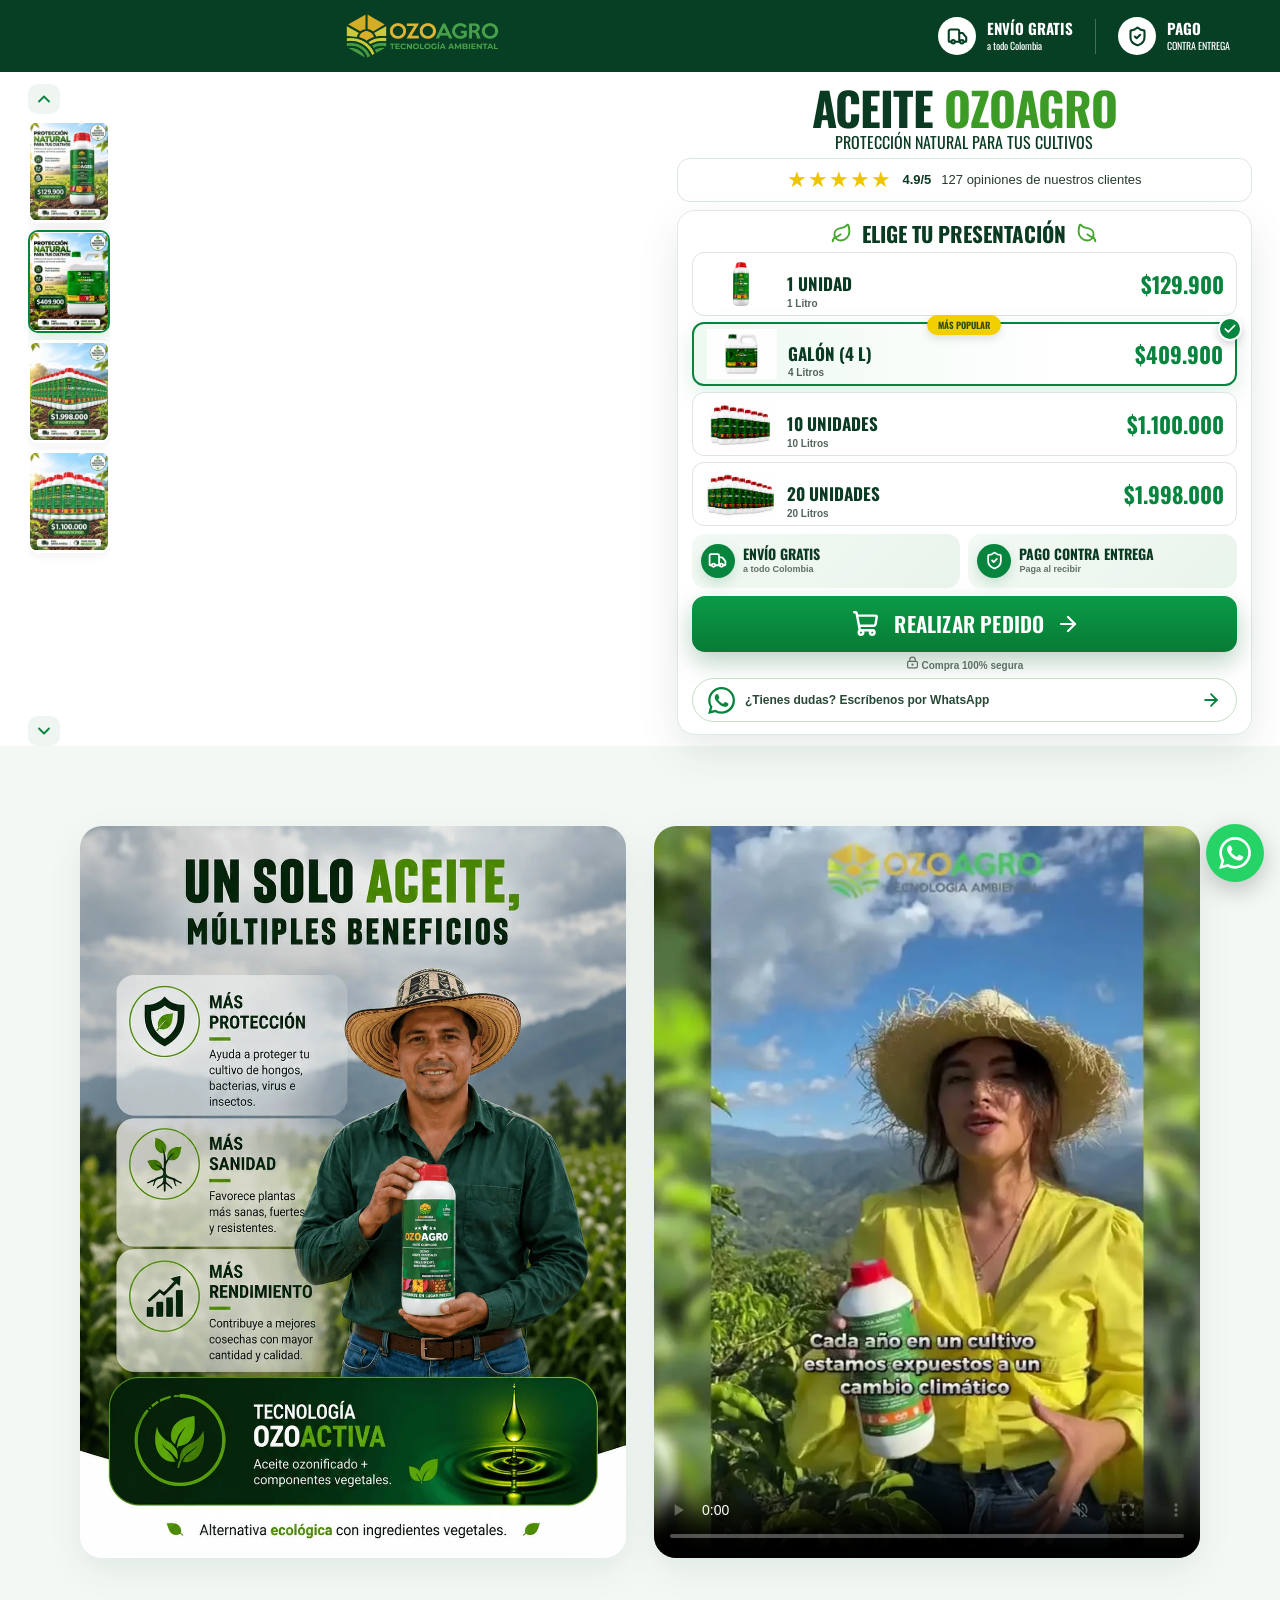
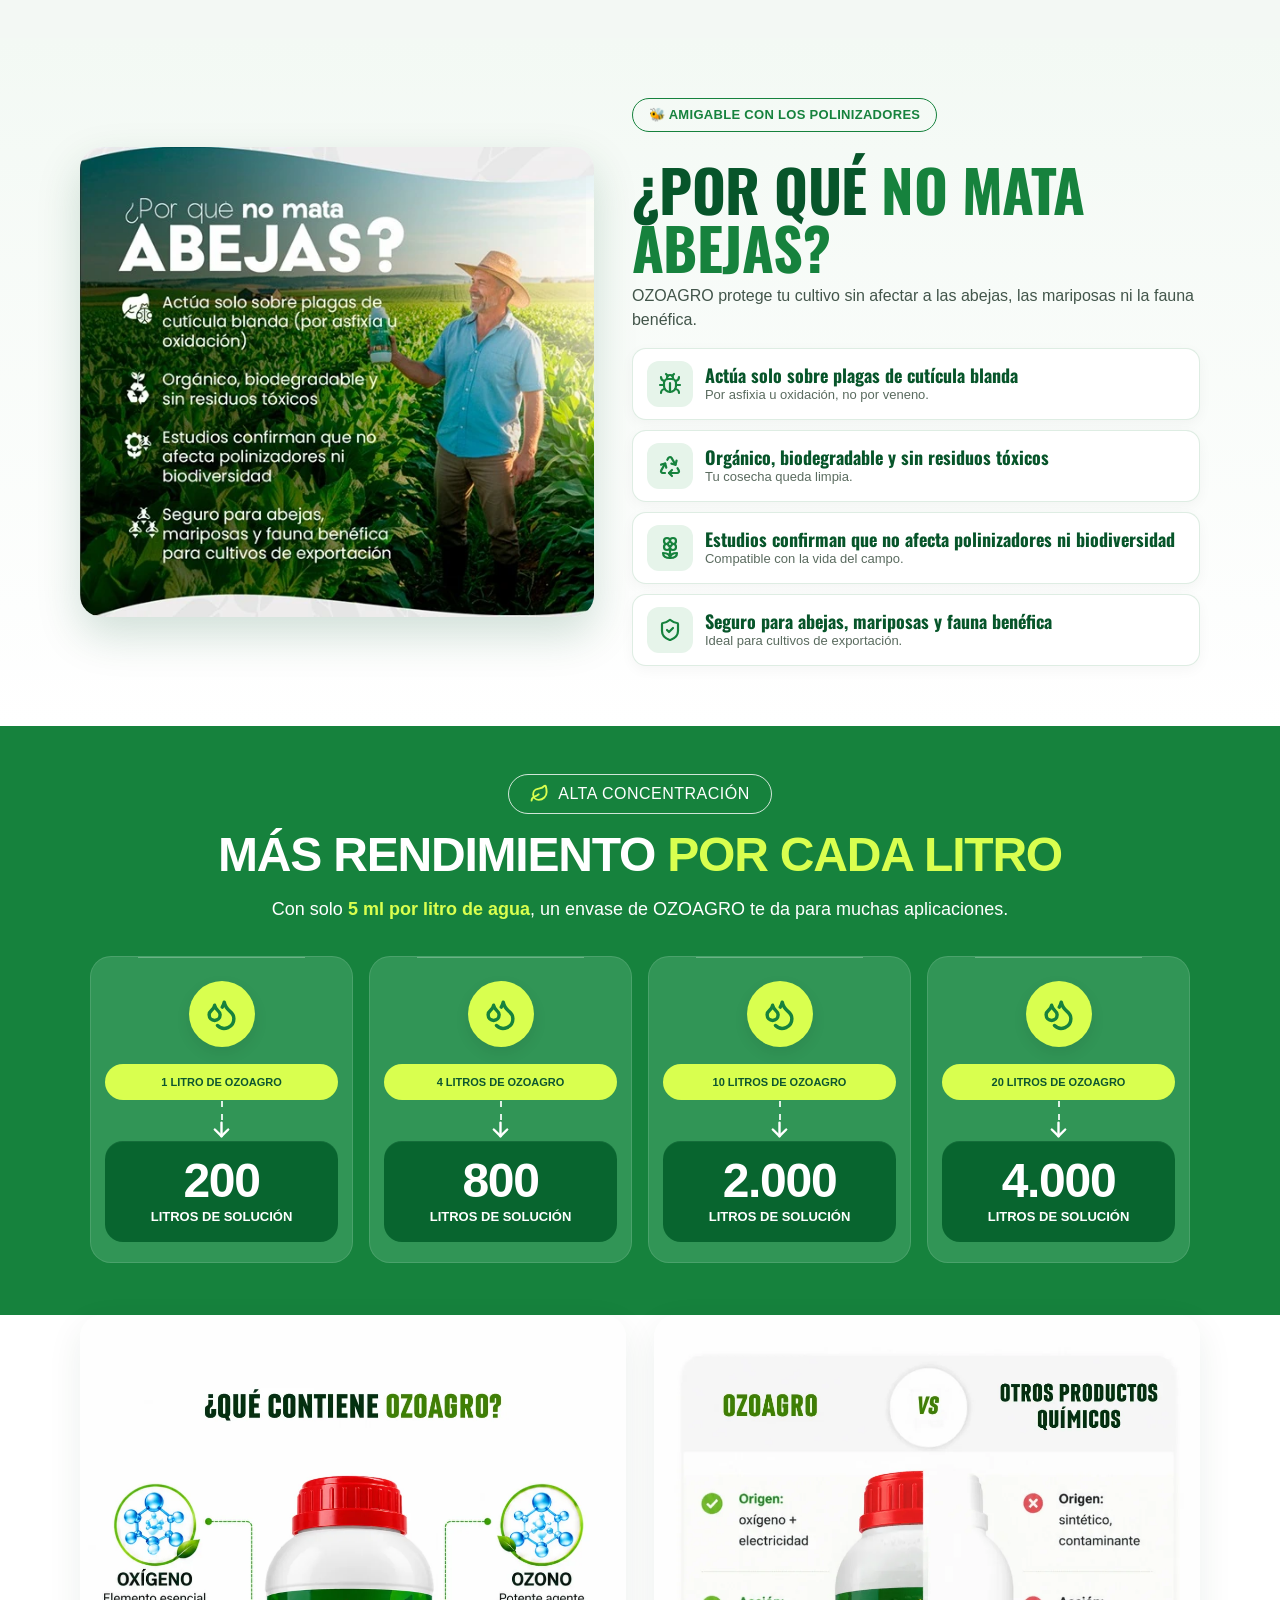
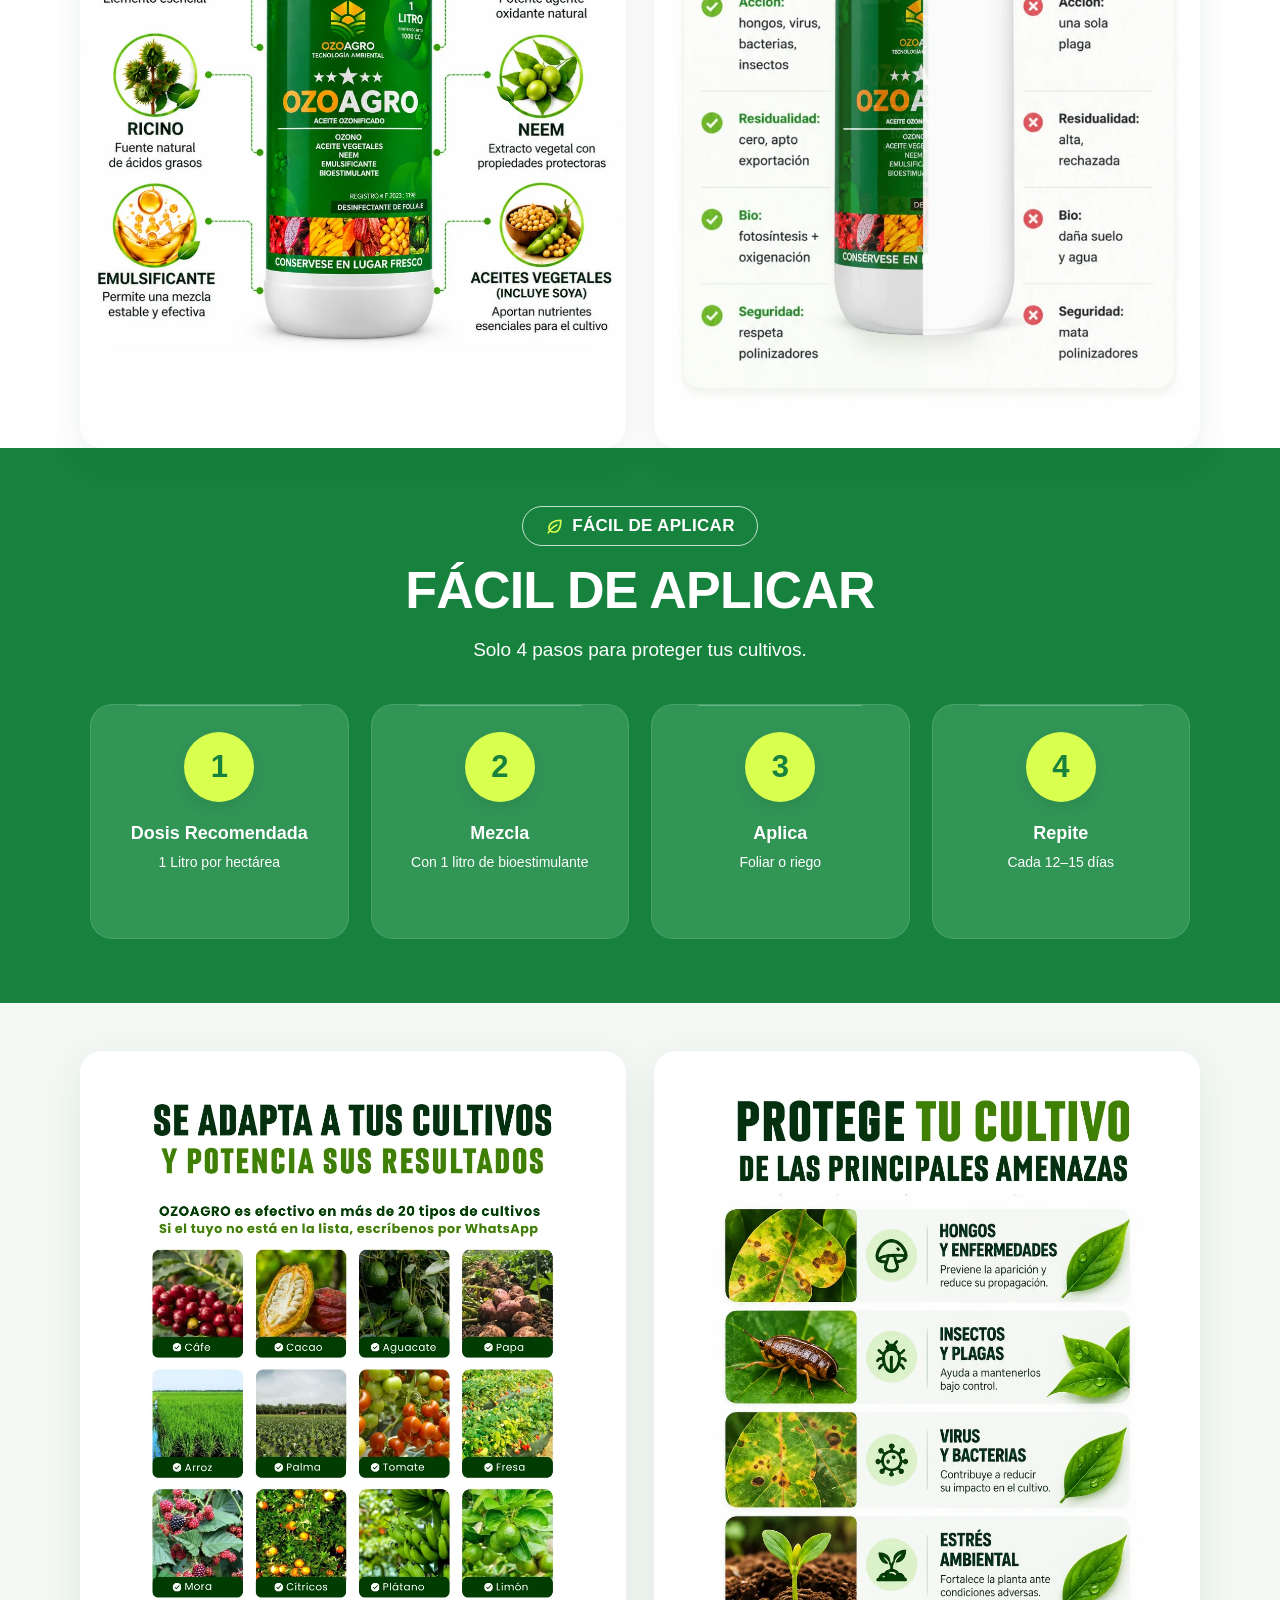
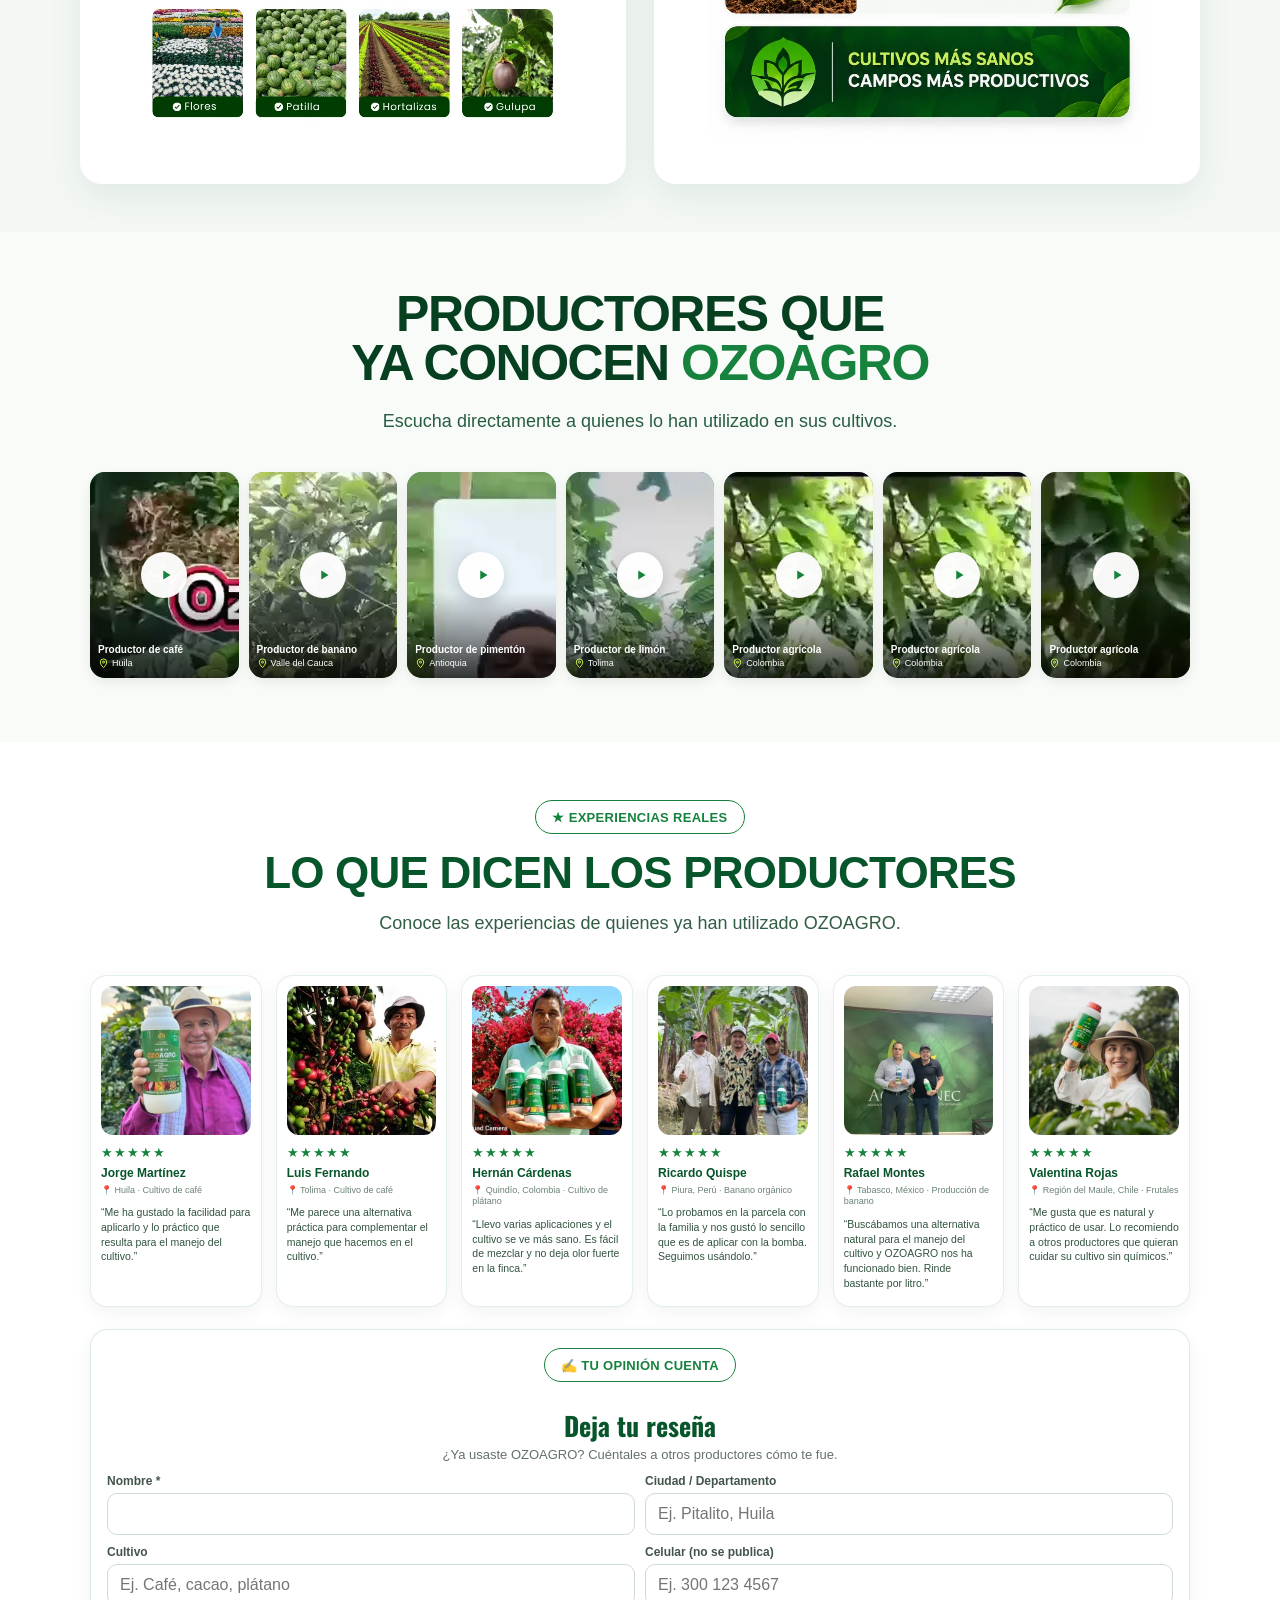
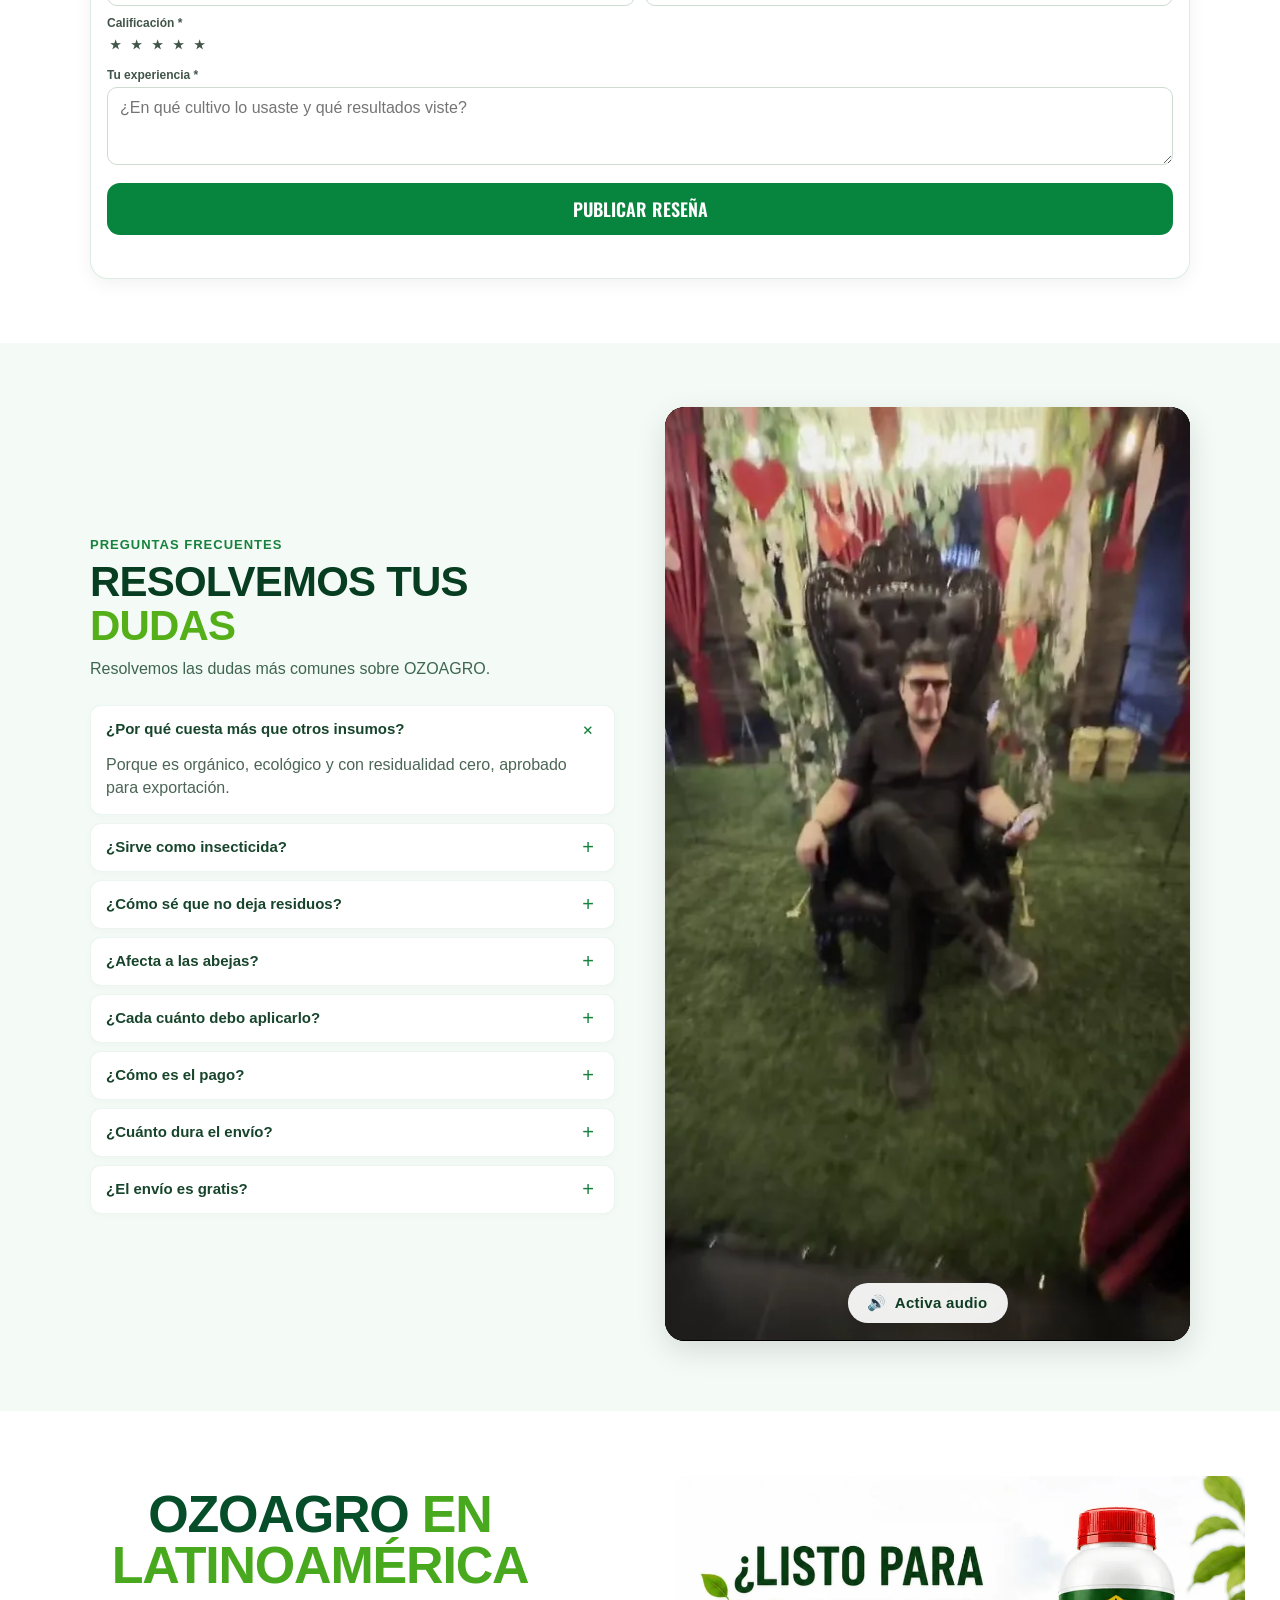
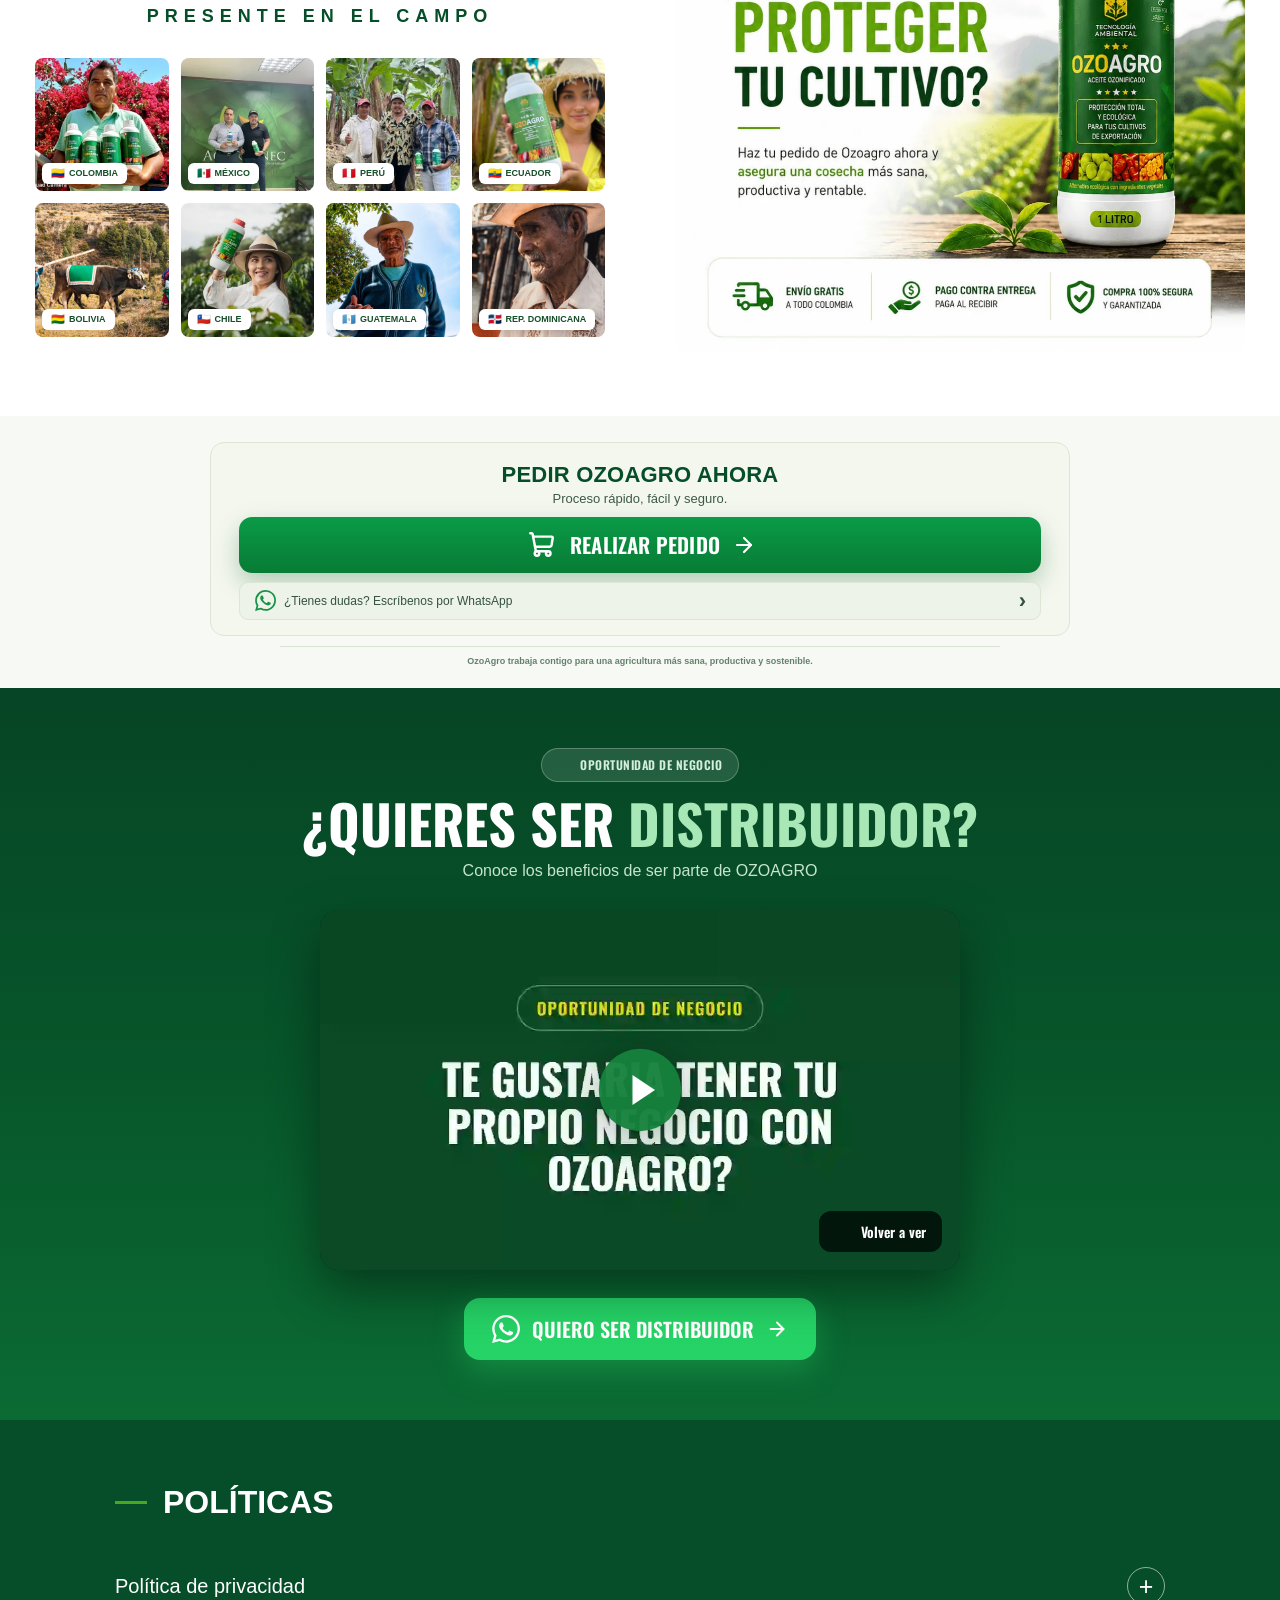
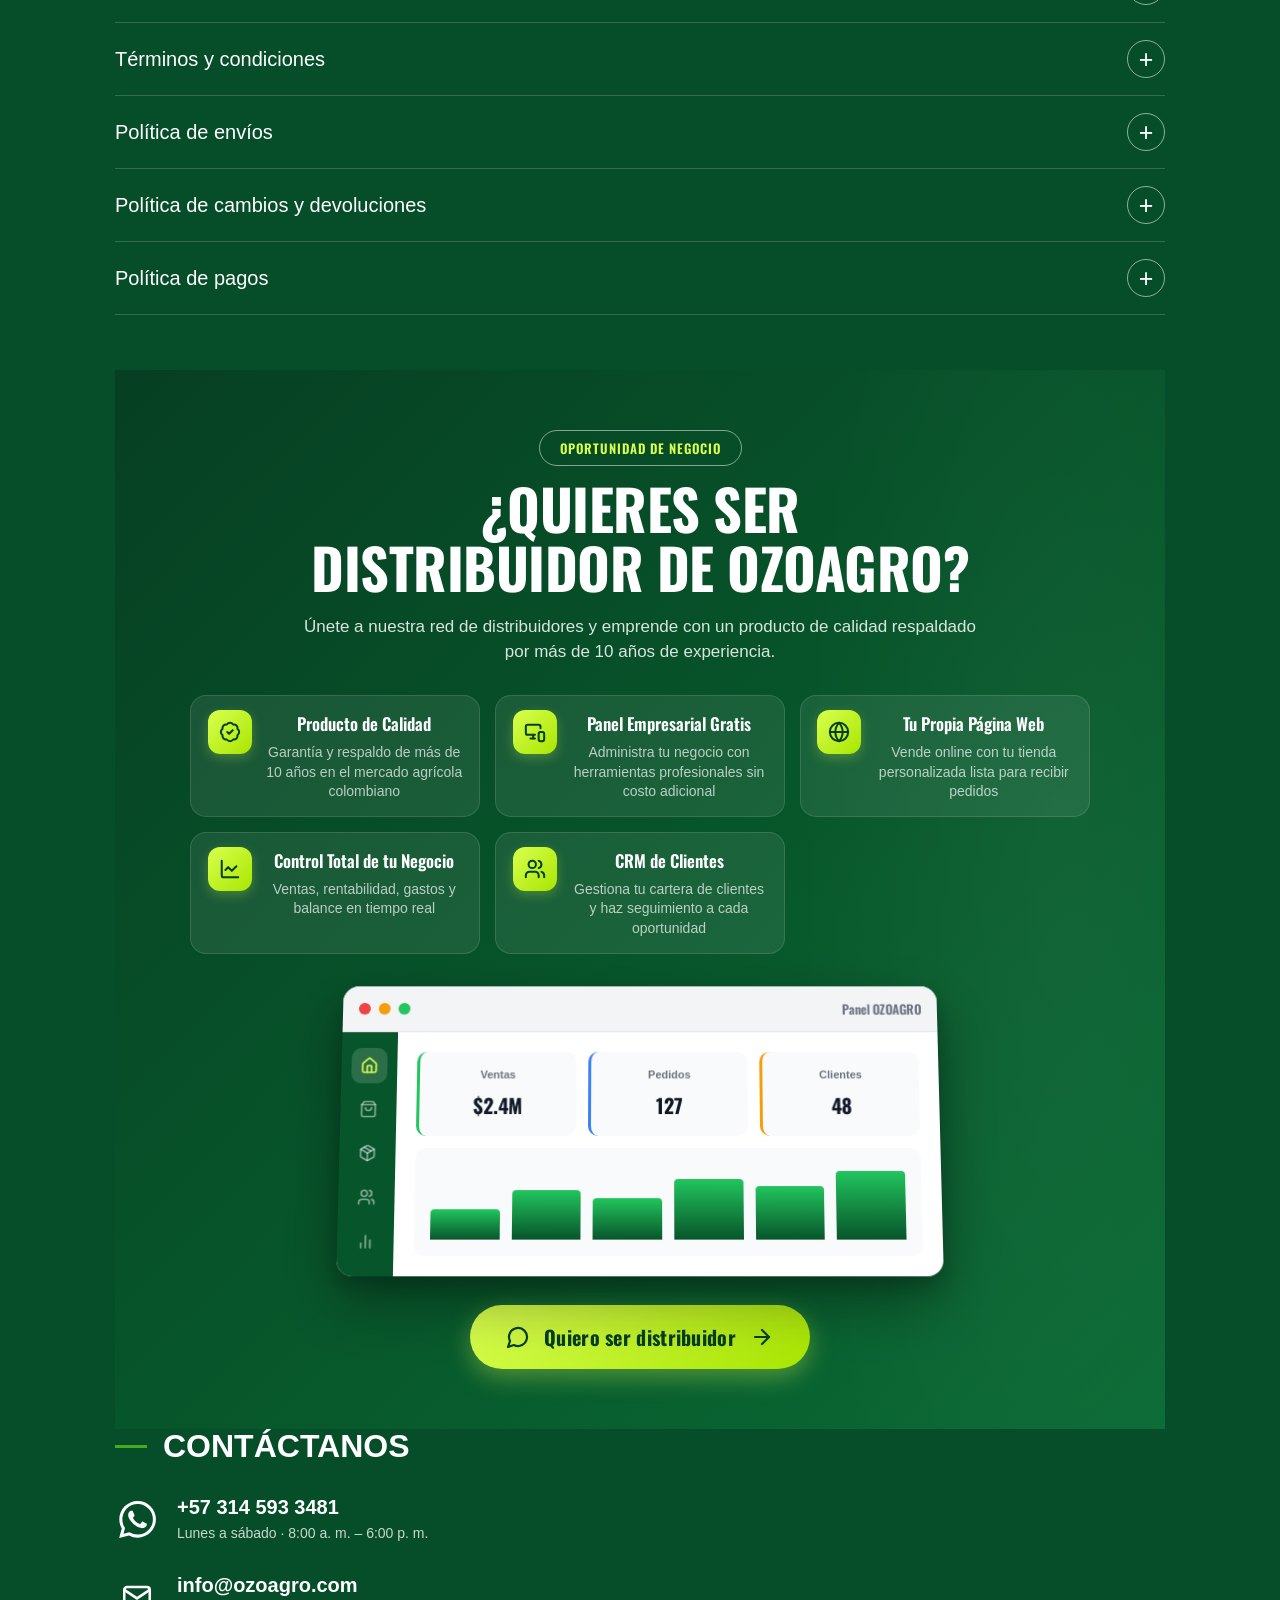
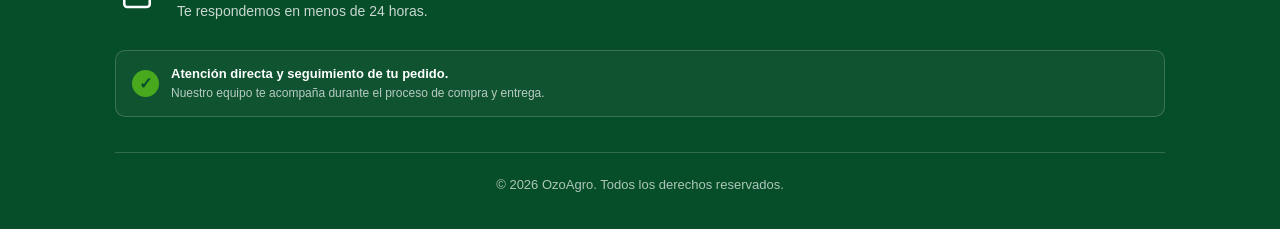
==== commit 1c2aa19f: "build(root): actualizar raíz GitHub Pages con sección distribuidor Co-Authored-By: Claude Opus 4.5 <" ====
--- a/index.html
+++ b/index.html
@@ -10,7 +10,7 @@
   <link rel="preconnect" href="https://fonts.googleapis.com">
   <link rel="preconnect" href="https://fonts.gstatic.com" crossorigin>
   <link href="https://fonts.googleapis.com/css2?family=Oswald:wght@400;500;600;700&display=swap" rel="stylesheet">
-  <link rel="stylesheet" href="landing/styles.css?v=20260914a">
+  <link rel="stylesheet" href="landing/styles.css?v=20260921b">
 <link rel="apple-touch-icon" sizes="57x57" href="landing/images/apple-icon-57x57.png">
 <link rel="apple-touch-icon" sizes="60x60" href="landing/images/apple-icon-60x60.png">
 <link rel="apple-touch-icon" sizes="72x72" href="landing/images/apple-icon-72x72.png">
@@ -47,7 +47,7 @@
   src="https://www.facebook.com/tr?id=24936831939337917&ev=PageView&noscript=1"
   /></noscript>
   <!-- End Meta Pixel Code -->
-  <script src="landing/js/iconos.js?v=20260914a" defer></script>
+  <script src="landing/js/iconos.js?v=20260921b" defer></script>
   <style id="ozo-extras">
     .ozo-asesor{background:#0b6b33;color:#fff;text-align:center;font-size:14px;padding:8px 12px;font-family:Arial,Helvetica,sans-serif}
     .ozo-asesor a{color:#bbf7d0;font-weight:700;text-decoration:none}
@@ -1979,6 +1979,56 @@
 
 </section>
 
+<!-- =========================================================
+     SECCIÓN — ¿QUIERES SER DISTRIBUIDOR?
+     Video interactivo con voz de Marcela (HyperFrames)
+     ========================================================= -->
+<section class="distributor-video-section" id="distribuidorVideo">
+  <div class="distributor-video-container">
+    <div class="distributor-video-header">
+      <div class="distributor-video-badge">
+        <i data-lucide="handshake" aria-hidden="true"></i>
+        <span>OPORTUNIDAD DE NEGOCIO</span>
+      </div>
+      <h2 class="distributor-video-title">
+        ¿QUIERES SER <span>DISTRIBUIDOR?</span>
+      </h2>
+      <p class="distributor-video-subtitle">
+        Conoce los beneficios de ser parte de OZOAGRO
+      </p>
+    </div>
+
+    <div class="distributor-video-player">
+      <video
+        id="distribuidorVideoEl"
+        class="distributor-video"
+        poster="landing/images/dist-poster.webp"
+        preload="none"
+        playsinline
+      >
+        <source src="landing/videos/distribuidor.mp4" type="video/mp4">
+      </video>
+      <button type="button" class="distributor-play-btn" id="distribuidorPlayBtn" aria-label="Reproducir video">
+        <svg viewBox="0 0 24 24" aria-hidden="true">
+          <circle cx="12" cy="12" r="11" fill="rgba(22,130,61,0.95)"/>
+          <path d="M10 8l6 4-6 4V8z" fill="#fff"/>
+        </svg>
+      </button>
+      <button type="button" class="distributor-replay-btn" id="distribuidorReplayBtn" aria-label="Volver a reproducir" hidden>
+        <i data-lucide="rotate-ccw" aria-hidden="true"></i>
+        <span>Volver a ver</span>
+      </button>
+    </div>
+
+    <a href="https://wa.me/573145933481?text=Hola,%20quiero%20ser%20distribuidor%20de%20OZOAGRO" class="distributor-video-cta" target="_blank" rel="noopener">
+      <span class="distributor-cta-icon">
+        <svg viewBox="0 0 24 24" aria-hidden="true"><path fill="currentColor" d="M20.5 3.5A11.85 11.85 0 0 0 12.08 0C5.53 0 .2 5.32.2 11.87c0 2.09.55 4.13 1.59 5.93L.1 24l6.34-1.66a11.85 11.85 0 0 0 5.64 1.43h.01c6.55 0 11.88-5.33 11.88-11.88 0-3.17-1.23-6.15-3.47-8.39zM12.09 21.77h-.01a9.86 9.86 0 0 1-5.02-1.37l-.36-.21-3.76.99 1-3.67-.24-.38a9.84 9.84 0 0 1-1.51-5.26c0-5.44 4.43-9.87 9.88-9.87 2.64 0 5.12 1.03 6.98 2.9a9.8 9.8 0 0 1 2.89 6.98c0 5.44-4.43 9.89-9.85 9.89zm5.41-7.39c-.3-.15-1.76-.87-2.03-.97-.27-.1-.47-.15-.67.15-.2.3-.77.97-.94 1.16-.17.2-.35.22-.64.07-.3-.15-1.25-.46-2.39-1.47-.88-.79-1.48-1.76-1.65-2.06-.17-.3-.02-.46.13-.61.13-.13.3-.35.45-.52.15-.17.2-.3.3-.5.1-.2.05-.37-.03-.52-.07-.15-.67-1.61-.91-2.21-.24-.58-.49-.5-.67-.51h-.57c-.2 0-.52.07-.79.37-.27.3-1.04 1.02-1.04 2.48s1.07 2.88 1.21 3.08c.15.2 2.1 3.2 5.08 4.49.71.31 1.26.49 1.69.63.71.23 1.36.2 1.87.12.57-.09 1.76-.72 2.01-1.41.25-.7.25-1.29.17-1.41-.07-.13-.27-.2-.57-.35z"/></svg>
+      </span>
+      <span>QUIERO SER DISTRIBUIDOR</span>
+      <strong><i data-lucide="arrow-right"></i></strong>
+    </a>
+  </div>
+</section>
 
 
   </main>
@@ -2195,6 +2245,132 @@
 
 
     <!-- =====================================================
+         ¿QUIERES SER DISTRIBUIDOR?
+         ===================================================== -->
+
+    <section class="distributor-cta">
+      <div class="distributor-cta-inner">
+
+        <div class="distributor-header">
+          <span class="distributor-badge">OPORTUNIDAD DE NEGOCIO</span>
+          <h2 class="distributor-title">¿QUIERES SER<br>DISTRIBUIDOR DE OZOAGRO?</h2>
+          <p class="distributor-subtitle">
+            Únete a nuestra red de distribuidores y emprende con un producto de calidad respaldado por más de 10 años de experiencia.
+          </p>
+        </div>
+
+        <div class="distributor-benefits">
+
+          <div class="distributor-benefit">
+            <div class="distributor-benefit-icon">
+              <i data-lucide="badge-check"></i>
+            </div>
+            <div class="distributor-benefit-text">
+              <b>Producto de Calidad</b>
+              <span>Garantía y respaldo de más de 10 años en el mercado agrícola colombiano</span>
+            </div>
+          </div>
+
+          <div class="distributor-benefit">
+            <div class="distributor-benefit-icon">
+              <i data-lucide="monitor-smartphone"></i>
+            </div>
+            <div class="distributor-benefit-text">
+              <b>Panel Empresarial Gratis</b>
+              <span>Administra tu negocio con herramientas profesionales sin costo adicional</span>
+            </div>
+          </div>
+
+          <div class="distributor-benefit">
+            <div class="distributor-benefit-icon">
+              <i data-lucide="globe"></i>
+            </div>
+            <div class="distributor-benefit-text">
+              <b>Tu Propia Página Web</b>
+              <span>Vende online con tu tienda personalizada lista para recibir pedidos</span>
+            </div>
+          </div>
+
+          <div class="distributor-benefit">
+            <div class="distributor-benefit-icon">
+              <i data-lucide="chart-line"></i>
+            </div>
+            <div class="distributor-benefit-text">
+              <b>Control Total de tu Negocio</b>
+              <span>Ventas, rentabilidad, gastos y balance en tiempo real</span>
+            </div>
+          </div>
+
+          <div class="distributor-benefit">
+            <div class="distributor-benefit-icon">
+              <i data-lucide="users"></i>
+            </div>
+            <div class="distributor-benefit-text">
+              <b>CRM de Clientes</b>
+              <span>Gestiona tu cartera de clientes y haz seguimiento a cada oportunidad</span>
+            </div>
+          </div>
+
+        </div>
+
+        <div class="distributor-panel-preview">
+          <div class="distributor-panel-mockup">
+            <div class="mockup-header">
+              <span class="mockup-dot"></span>
+              <span class="mockup-dot"></span>
+              <span class="mockup-dot"></span>
+              <span class="mockup-title">Panel OZOAGRO</span>
+            </div>
+            <div class="mockup-body">
+              <div class="mockup-sidebar">
+                <div class="mockup-menu-item active"><i data-lucide="home"></i></div>
+                <div class="mockup-menu-item"><i data-lucide="shopping-bag"></i></div>
+                <div class="mockup-menu-item"><i data-lucide="package"></i></div>
+                <div class="mockup-menu-item"><i data-lucide="users"></i></div>
+                <div class="mockup-menu-item"><i data-lucide="bar-chart-2"></i></div>
+              </div>
+              <div class="mockup-content">
+                <div class="mockup-stat green">
+                  <span class="mockup-stat-label">Ventas</span>
+                  <span class="mockup-stat-value">$2.4M</span>
+                </div>
+                <div class="mockup-stat blue">
+                  <span class="mockup-stat-label">Pedidos</span>
+                  <span class="mockup-stat-value">127</span>
+                </div>
+                <div class="mockup-stat yellow">
+                  <span class="mockup-stat-label">Clientes</span>
+                  <span class="mockup-stat-value">48</span>
+                </div>
+                <div class="mockup-chart">
+                  <div class="chart-bar" style="height:40%"></div>
+                  <div class="chart-bar" style="height:65%"></div>
+                  <div class="chart-bar" style="height:55%"></div>
+                  <div class="chart-bar" style="height:80%"></div>
+                  <div class="chart-bar" style="height:70%"></div>
+                  <div class="chart-bar" style="height:90%"></div>
+                </div>
+              </div>
+            </div>
+          </div>
+        </div>
+
+        <a
+          href="https://wa.me/573145933481?text=Hola%2C%20quiero%20ser%20distribuidor%20de%20OZOAGRO"
+          class="distributor-cta-btn"
+          target="_blank"
+          rel="noopener noreferrer"
+        >
+          <i data-lucide="message-circle"></i>
+          <span>Quiero ser distribuidor</span>
+          <i data-lucide="arrow-right"></i>
+        </a>
+
+      </div>
+    </section>
+
+
+    <!-- =====================================================
          CONTACTO
          ===================================================== -->
 
--- a/landing/styles.css
+++ b/landing/styles.css
@@ -5704,3 +5704,615 @@
 }
 .faq-video-audio:hover { transform: translateX(-50%) scale(1.04); background: #ffffff; }
 .faq-video-audio[aria-pressed="true"] { background: #15803d; color: #fff; }
+
+/* =========================================================
+   2026-09-21 · SECCIÓN ¿QUIERES SER DISTRIBUIDOR?
+   ========================================================= */
+
+.distributor-cta {
+  width: 100%;
+  padding: 5em 28px;
+  background: linear-gradient(135deg, #063f23 0%, #07552a 50%, #0a6b35 100%);
+  position: relative;
+  overflow: hidden;
+}
+
+.distributor-cta::before {
+  content: '';
+  position: absolute;
+  top: -50%;
+  right: -20%;
+  width: 60%;
+  height: 200%;
+  background: radial-gradient(ellipse, rgba(255,255,255,0.04) 0%, transparent 60%);
+  pointer-events: none;
+}
+
+.distributor-cta-inner {
+  width: min(1200px, 100%);
+  margin: 0 auto;
+  display: flex;
+  flex-direction: column;
+  align-items: center;
+  gap: 2.5em;
+  position: relative;
+  z-index: 1;
+}
+
+.distributor-header {
+  text-align: center;
+  max-width: 700px;
+}
+
+.distributor-badge {
+  display: inline-flex;
+  align-items: center;
+  justify-content: center;
+  gap: 8px;
+  min-height: 36px;
+  padding: 6px 20px;
+  border: 1.5px solid rgba(255,255,255,0.5);
+  border-radius: 999px;
+  color: #d9ff4f;
+  font-family: Oswald, sans-serif;
+  font-size: 13px;
+  font-weight: 600;
+  letter-spacing: 1px;
+  margin-bottom: 1em;
+}
+
+.distributor-title {
+  margin: 0;
+  color: #ffffff;
+  font-family: Oswald, sans-serif;
+  font-size: clamp(36px, 5vw, 56px);
+  font-weight: 700;
+  line-height: 1.05;
+  letter-spacing: -0.5px;
+}
+
+.distributor-subtitle {
+  margin: 1em 0 0;
+  color: rgba(255,255,255,0.85);
+  font-size: 17px;
+  line-height: 1.5;
+}
+
+.distributor-benefits {
+  display: grid;
+  grid-template-columns: repeat(auto-fit, minmax(280px, 1fr));
+  gap: 1.2em;
+  width: 100%;
+  max-width: 900px;
+}
+
+.distributor-benefit {
+  display: flex;
+  align-items: flex-start;
+  gap: 14px;
+  background: rgba(255,255,255,0.08);
+  border: 1px solid rgba(255,255,255,0.12);
+  border-radius: 16px;
+  padding: 1.2em 1.4em;
+  transition: transform 0.2s ease, background 0.2s ease;
+}
+
+.distributor-benefit:hover {
+  transform: translateY(-2px);
+  background: rgba(255,255,255,0.12);
+}
+
+.distributor-benefit-icon {
+  width: 44px;
+  height: 44px;
+  min-width: 44px;
+  border-radius: 12px;
+  background: linear-gradient(135deg, #d9ff4f, #a8e600);
+  color: #063f23;
+  display: grid;
+  place-items: center;
+  box-shadow: 0 4px 12px rgba(217,255,79,0.25);
+}
+
+.distributor-benefit-icon [data-lucide] {
+  width: 22px;
+  height: 22px;
+}
+
+.distributor-benefit-text {
+  display: flex;
+  flex-direction: column;
+  gap: 4px;
+}
+
+.distributor-benefit-text b {
+  color: #ffffff;
+  font-family: Oswald, sans-serif;
+  font-size: 17px;
+  font-weight: 600;
+}
+
+.distributor-benefit-text span {
+  color: rgba(255,255,255,0.7);
+  font-size: 14px;
+  line-height: 1.4;
+}
+
+/* Panel mockup */
+.distributor-panel-preview {
+  width: 100%;
+  max-width: 600px;
+  perspective: 1000px;
+}
+
+.distributor-panel-mockup {
+  background: #ffffff;
+  border-radius: 16px;
+  overflow: hidden;
+  box-shadow: 0 25px 60px rgba(0,0,0,0.35), 0 10px 20px rgba(0,0,0,0.2);
+  transform: rotateX(5deg);
+  transition: transform 0.3s ease;
+}
+
+.distributor-panel-mockup:hover {
+  transform: rotateX(0);
+}
+
+.mockup-header {
+  display: flex;
+  align-items: center;
+  gap: 8px;
+  padding: 12px 16px;
+  background: #f3f4f6;
+  border-bottom: 1px solid #e5e7eb;
+}
+
+.mockup-dot {
+  width: 12px;
+  height: 12px;
+  border-radius: 50%;
+  background: #e5e7eb;
+}
+
+.mockup-dot:nth-child(1) { background: #ef4444; }
+.mockup-dot:nth-child(2) { background: #f59e0b; }
+.mockup-dot:nth-child(3) { background: #22c55e; }
+
+.mockup-title {
+  margin-left: auto;
+  font-family: Oswald, sans-serif;
+  font-size: 13px;
+  font-weight: 600;
+  color: #6b7280;
+}
+
+.mockup-body {
+  display: flex;
+  min-height: 200px;
+}
+
+.mockup-sidebar {
+  width: 56px;
+  background: #07552a;
+  padding: 16px 0;
+  display: flex;
+  flex-direction: column;
+  align-items: center;
+  gap: 8px;
+}
+
+.mockup-menu-item {
+  width: 36px;
+  height: 36px;
+  border-radius: 10px;
+  display: grid;
+  place-items: center;
+  color: rgba(255,255,255,0.5);
+  transition: all 0.2s ease;
+}
+
+.mockup-menu-item.active {
+  background: rgba(255,255,255,0.15);
+  color: #d9ff4f;
+}
+
+.mockup-menu-item [data-lucide] {
+  width: 18px;
+  height: 18px;
+}
+
+.mockup-content {
+  flex: 1;
+  padding: 20px;
+  display: grid;
+  grid-template-columns: repeat(3, 1fr);
+  grid-template-rows: auto 1fr;
+  gap: 12px;
+}
+
+.mockup-stat {
+  background: #f9fafb;
+  border-radius: 10px;
+  padding: 14px;
+  display: flex;
+  flex-direction: column;
+  gap: 4px;
+}
+
+.mockup-stat.green { border-left: 3px solid #22c55e; }
+.mockup-stat.blue { border-left: 3px solid #3b82f6; }
+.mockup-stat.yellow { border-left: 3px solid #f59e0b; }
+
+.mockup-stat-label {
+  font-size: 11px;
+  color: #6b7280;
+  font-weight: 600;
+}
+
+.mockup-stat-value {
+  font-family: Oswald, sans-serif;
+  font-size: 20px;
+  font-weight: 700;
+  color: #111827;
+}
+
+.mockup-chart {
+  grid-column: 1 / -1;
+  background: #f9fafb;
+  border-radius: 10px;
+  padding: 16px;
+  display: flex;
+  align-items: flex-end;
+  gap: 12px;
+}
+
+.chart-bar {
+  flex: 1;
+  background: linear-gradient(to top, #07552a, #22c55e);
+  border-radius: 4px 4px 0 0;
+  min-height: 20px;
+}
+
+/* CTA Button */
+.distributor-cta-btn {
+  display: inline-flex;
+  align-items: center;
+  justify-content: center;
+  gap: 14px;
+  min-height: 64px;
+  padding: 0 36px;
+  border-radius: 999px;
+  background: linear-gradient(135deg, #d9ff4f, #a8e600);
+  color: #063f23;
+  font-family: Oswald, sans-serif;
+  font-size: 20px;
+  font-weight: 700;
+  letter-spacing: 0.3px;
+  text-decoration: none;
+  box-shadow: 0 8px 25px rgba(217,255,79,0.35);
+  transition: transform 0.2s ease, box-shadow 0.2s ease;
+}
+
+.distributor-cta-btn:hover {
+  transform: translateY(-2px) scale(1.02);
+  box-shadow: 0 12px 35px rgba(217,255,79,0.45);
+}
+
+.distributor-cta-btn [data-lucide] {
+  width: 24px;
+  height: 24px;
+}
+
+/* RESPONSIVE */
+@media (max-width: 820px) {
+  .distributor-cta {
+    padding: 3em 16px;
+  }
+
+  .distributor-cta-inner {
+    gap: 2em;
+  }
+
+  .distributor-title {
+    font-size: 32px;
+  }
+
+  .distributor-subtitle {
+    font-size: 15px;
+  }
+
+  .distributor-benefits {
+    grid-template-columns: 1fr;
+    gap: 1em;
+  }
+
+  .distributor-benefit {
+    padding: 1em 1.2em;
+  }
+
+  .distributor-benefit-icon {
+    width: 40px;
+    height: 40px;
+    min-width: 40px;
+  }
+
+  .distributor-benefit-text b {
+    font-size: 16px;
+  }
+
+  .distributor-benefit-text span {
+    font-size: 13px;
+  }
+
+  .distributor-panel-mockup {
+    transform: none;
+  }
+
+  .mockup-body {
+    min-height: 160px;
+  }
+
+  .mockup-sidebar {
+    width: 48px;
+  }
+
+  .mockup-menu-item {
+    width: 32px;
+    height: 32px;
+  }
+
+  .mockup-content {
+    padding: 14px;
+    gap: 8px;
+  }
+
+  .mockup-stat {
+    padding: 10px;
+  }
+
+  .mockup-stat-value {
+    font-size: 16px;
+  }
+
+  .mockup-chart {
+    padding: 12px;
+  }
+
+  .distributor-cta-btn {
+    min-height: 56px;
+    padding: 0 28px;
+    font-size: 18px;
+    gap: 12px;
+  }
+
+  .distributor-cta-btn [data-lucide] {
+    width: 22px;
+    height: 22px;
+  }
+}
+
+/* =========================================================
+   SECCIÓN — QUIERES SER DISTRIBUIDOR (VIDEO INTERACTIVO)
+   ========================================================= */
+
+.distributor-video-section {
+  padding: 60px 18px;
+  background: linear-gradient(180deg, #064525 0%, #07552a 50%, #0b6b33 100%);
+}
+
+.distributor-video-container {
+  max-width: 800px;
+  margin: 0 auto;
+  display: flex;
+  flex-direction: column;
+  align-items: center;
+  gap: 28px;
+}
+
+.distributor-video-header {
+  text-align: center;
+  color: #fff;
+}
+
+.distributor-video-badge {
+  display: inline-flex;
+  align-items: center;
+  gap: 8px;
+  background: rgba(255,255,255,0.12);
+  border: 1px solid rgba(255,255,255,0.25);
+  border-radius: 999px;
+  padding: 7px 16px 7px 12px;
+  font-family: Oswald, sans-serif;
+  font-size: 12px;
+  font-weight: 600;
+  letter-spacing: 0.5px;
+  color: #d4f0dc;
+  margin-bottom: 14px;
+}
+
+.distributor-video-badge i,
+.distributor-video-badge [data-lucide] {
+  width: 18px;
+  height: 18px;
+}
+
+.distributor-video-title {
+  font-family: Oswald, sans-serif;
+  font-size: clamp(38px, 6vw, 54px);
+  font-weight: 700;
+  line-height: 1;
+  margin-bottom: 10px;
+}
+
+.distributor-video-title span {
+  color: #a7e8b6;
+}
+
+.distributor-video-subtitle {
+  font-size: 16px;
+  color: #c5e5cc;
+  line-height: 1.4;
+}
+
+.distributor-video-player {
+  position: relative;
+  width: 100%;
+  max-width: 640px;
+  aspect-ratio: 16/9;
+  border-radius: 18px;
+  overflow: hidden;
+  background: #032812;
+  box-shadow: 0 20px 50px rgba(0,0,0,0.4);
+}
+
+.distributor-video {
+  width: 100%;
+  height: 100%;
+  object-fit: cover;
+  display: block;
+}
+
+.distributor-play-btn {
+  position: absolute;
+  top: 50%;
+  left: 50%;
+  transform: translate(-50%, -50%);
+  width: 90px;
+  height: 90px;
+  border: none;
+  background: transparent;
+  cursor: pointer;
+  z-index: 10;
+  transition: transform 0.2s ease;
+}
+
+.distributor-play-btn:hover {
+  transform: translate(-50%, -50%) scale(1.08);
+}
+
+.distributor-play-btn svg {
+  width: 100%;
+  height: 100%;
+  filter: drop-shadow(0 8px 24px rgba(0,0,0,0.35));
+}
+
+.distributor-video-player.playing .distributor-play-btn {
+  display: none;
+}
+
+.distributor-replay-btn {
+  position: absolute;
+  bottom: 18px;
+  right: 18px;
+  display: flex;
+  align-items: center;
+  gap: 8px;
+  background: rgba(0,0,0,0.7);
+  color: #fff;
+  border: none;
+  border-radius: 12px;
+  padding: 10px 16px;
+  font-family: Oswald, sans-serif;
+  font-size: 14px;
+  font-weight: 600;
+  cursor: pointer;
+  z-index: 10;
+  transition: background 0.2s ease;
+}
+
+.distributor-replay-btn:hover {
+  background: rgba(0,0,0,0.85);
+}
+
+.distributor-replay-btn i,
+.distributor-replay-btn [data-lucide] {
+  width: 18px;
+  height: 18px;
+}
+
+.distributor-video-cta {
+  display: flex;
+  align-items: center;
+  gap: 12px;
+  background: #25D366;
+  color: #fff;
+  text-decoration: none;
+  border-radius: 16px;
+  padding: 16px 28px;
+  font-family: Oswald, sans-serif;
+  font-size: 20px;
+  font-weight: 600;
+  box-shadow: 0 10px 30px rgba(37,211,102,0.35);
+  transition: transform 0.2s ease, box-shadow 0.2s ease;
+}
+
+.distributor-video-cta:hover {
+  transform: translateY(-2px);
+  box-shadow: 0 14px 38px rgba(37,211,102,0.45);
+}
+
+.distributor-cta-icon {
+  width: 28px;
+  height: 28px;
+  display: grid;
+  place-items: center;
+}
+
+.distributor-cta-icon svg {
+  width: 100%;
+  height: 100%;
+}
+
+.distributor-video-cta strong {
+  display: grid;
+  place-items: center;
+  font-size: 22px;
+}
+
+.distributor-video-cta strong i,
+.distributor-video-cta strong [data-lucide] {
+  width: 22px;
+  height: 22px;
+}
+
+@media (max-width: 820px) {
+  .distributor-video-section {
+    padding: 42px 14px;
+  }
+
+  .distributor-video-container {
+    gap: 22px;
+  }
+
+  .distributor-video-title {
+    font-size: clamp(32px, 9vw, 42px);
+  }
+
+  .distributor-video-subtitle {
+    font-size: 14px;
+  }
+
+  .distributor-video-player {
+    border-radius: 14px;
+  }
+
+  .distributor-play-btn {
+    width: 70px;
+    height: 70px;
+  }
+
+  .distributor-replay-btn {
+    bottom: 12px;
+    right: 12px;
+    padding: 8px 12px;
+    font-size: 12px;
+  }
+
+  .distributor-video-cta {
+    width: 100%;
+    justify-content: center;
+    padding: 14px 22px;
+    font-size: 18px;
+    border-radius: 14px;
+  }
+}
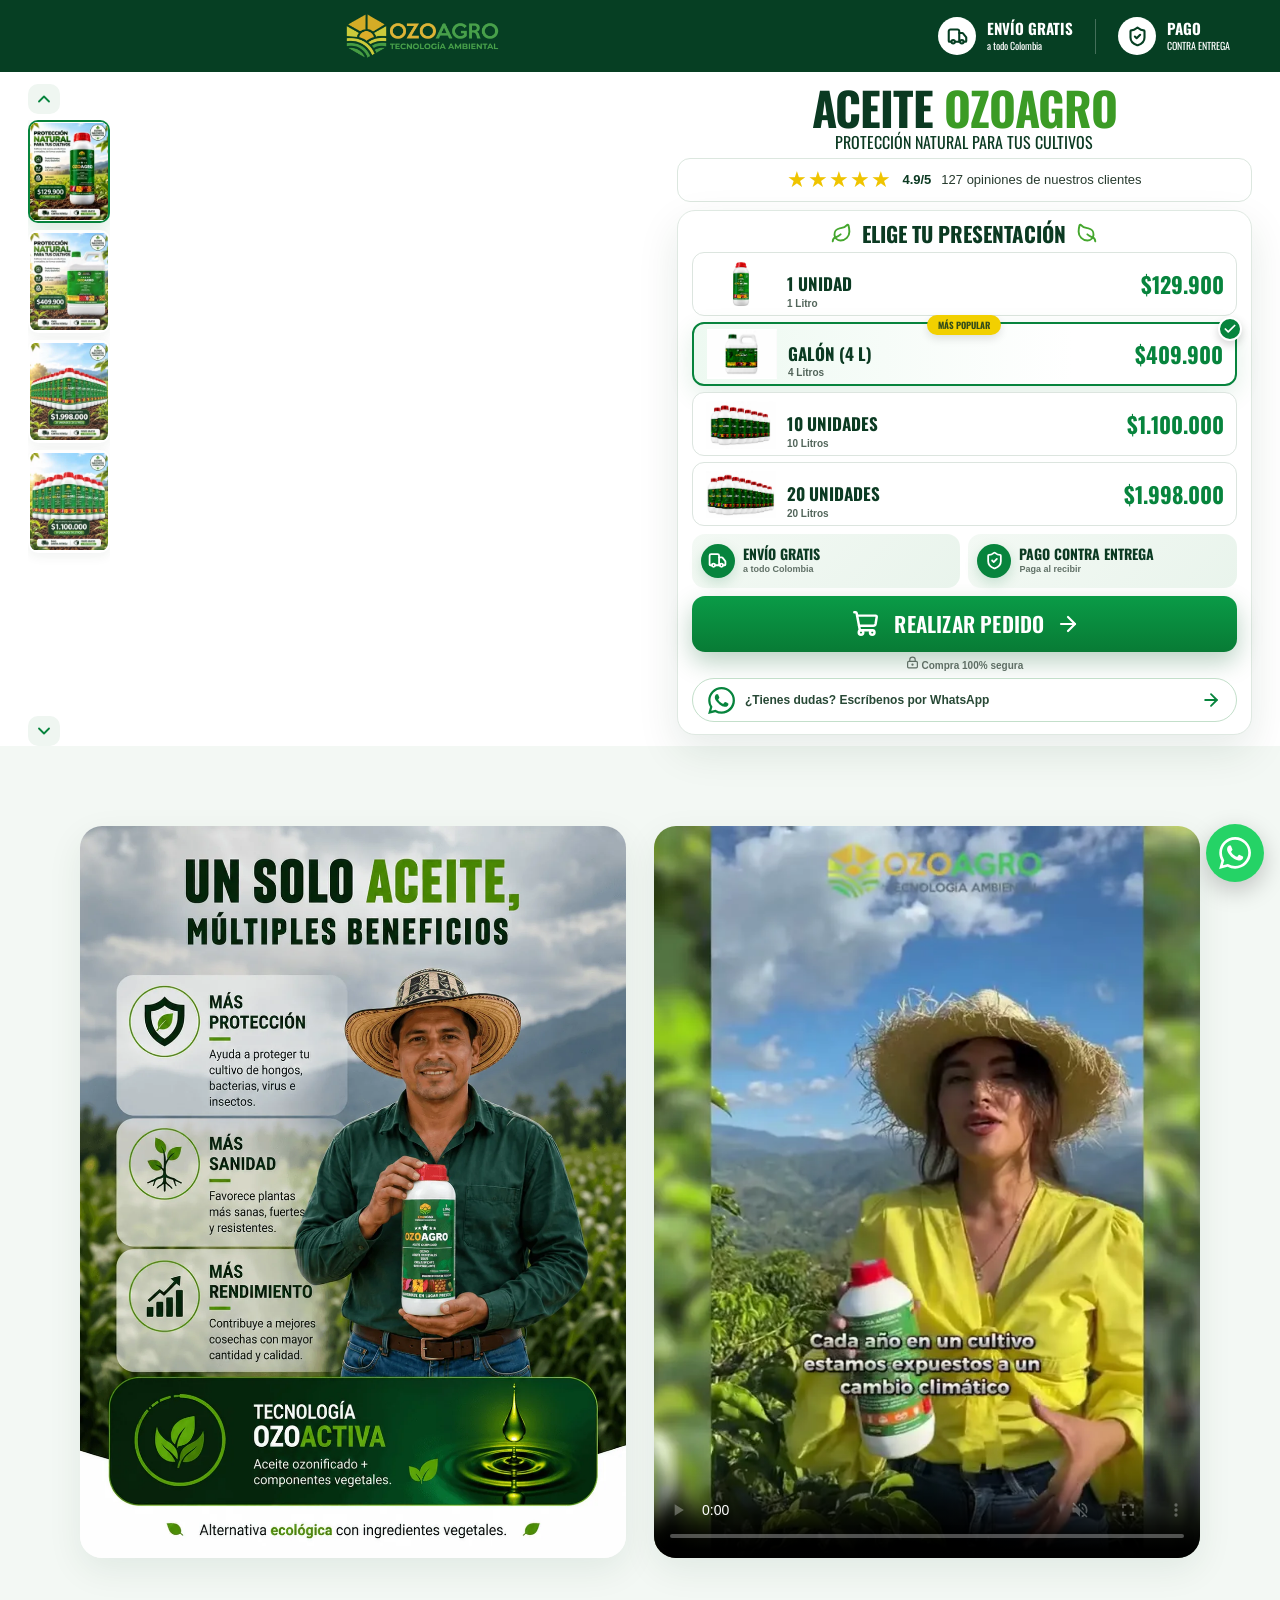
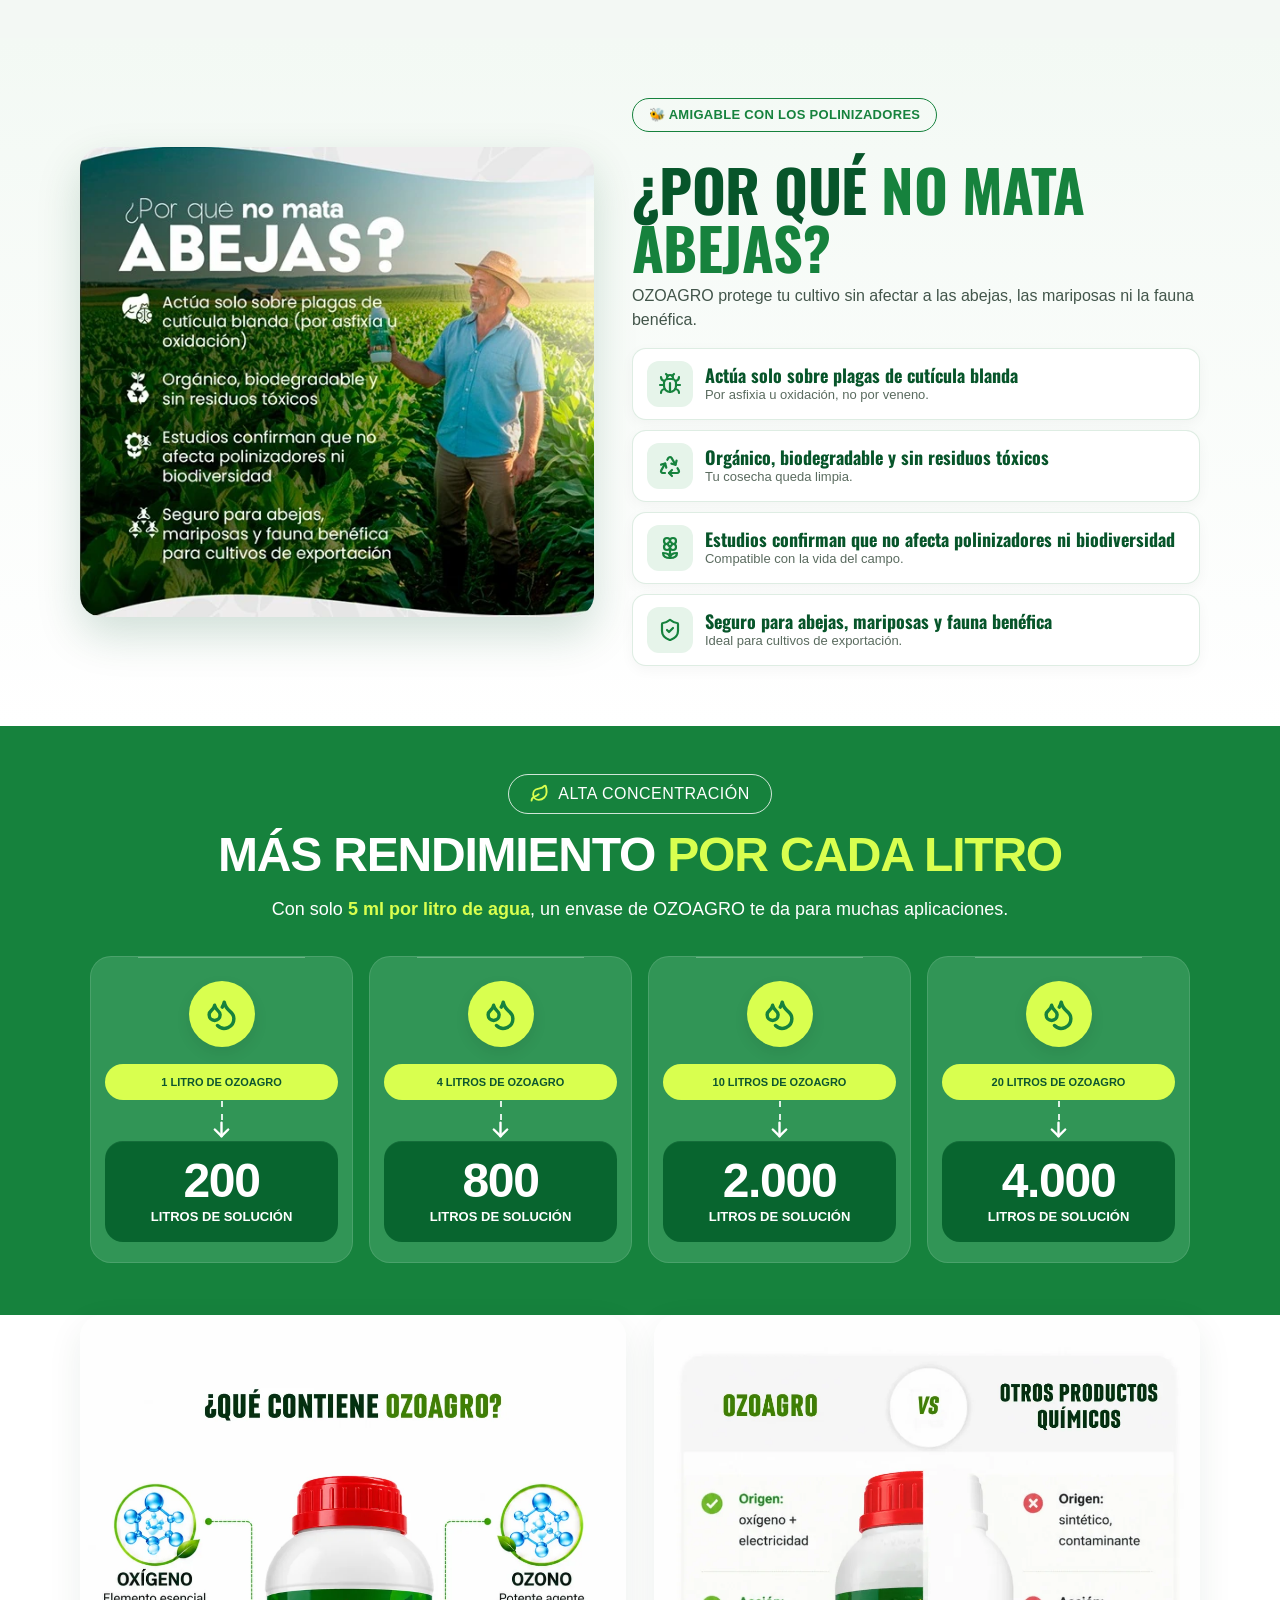
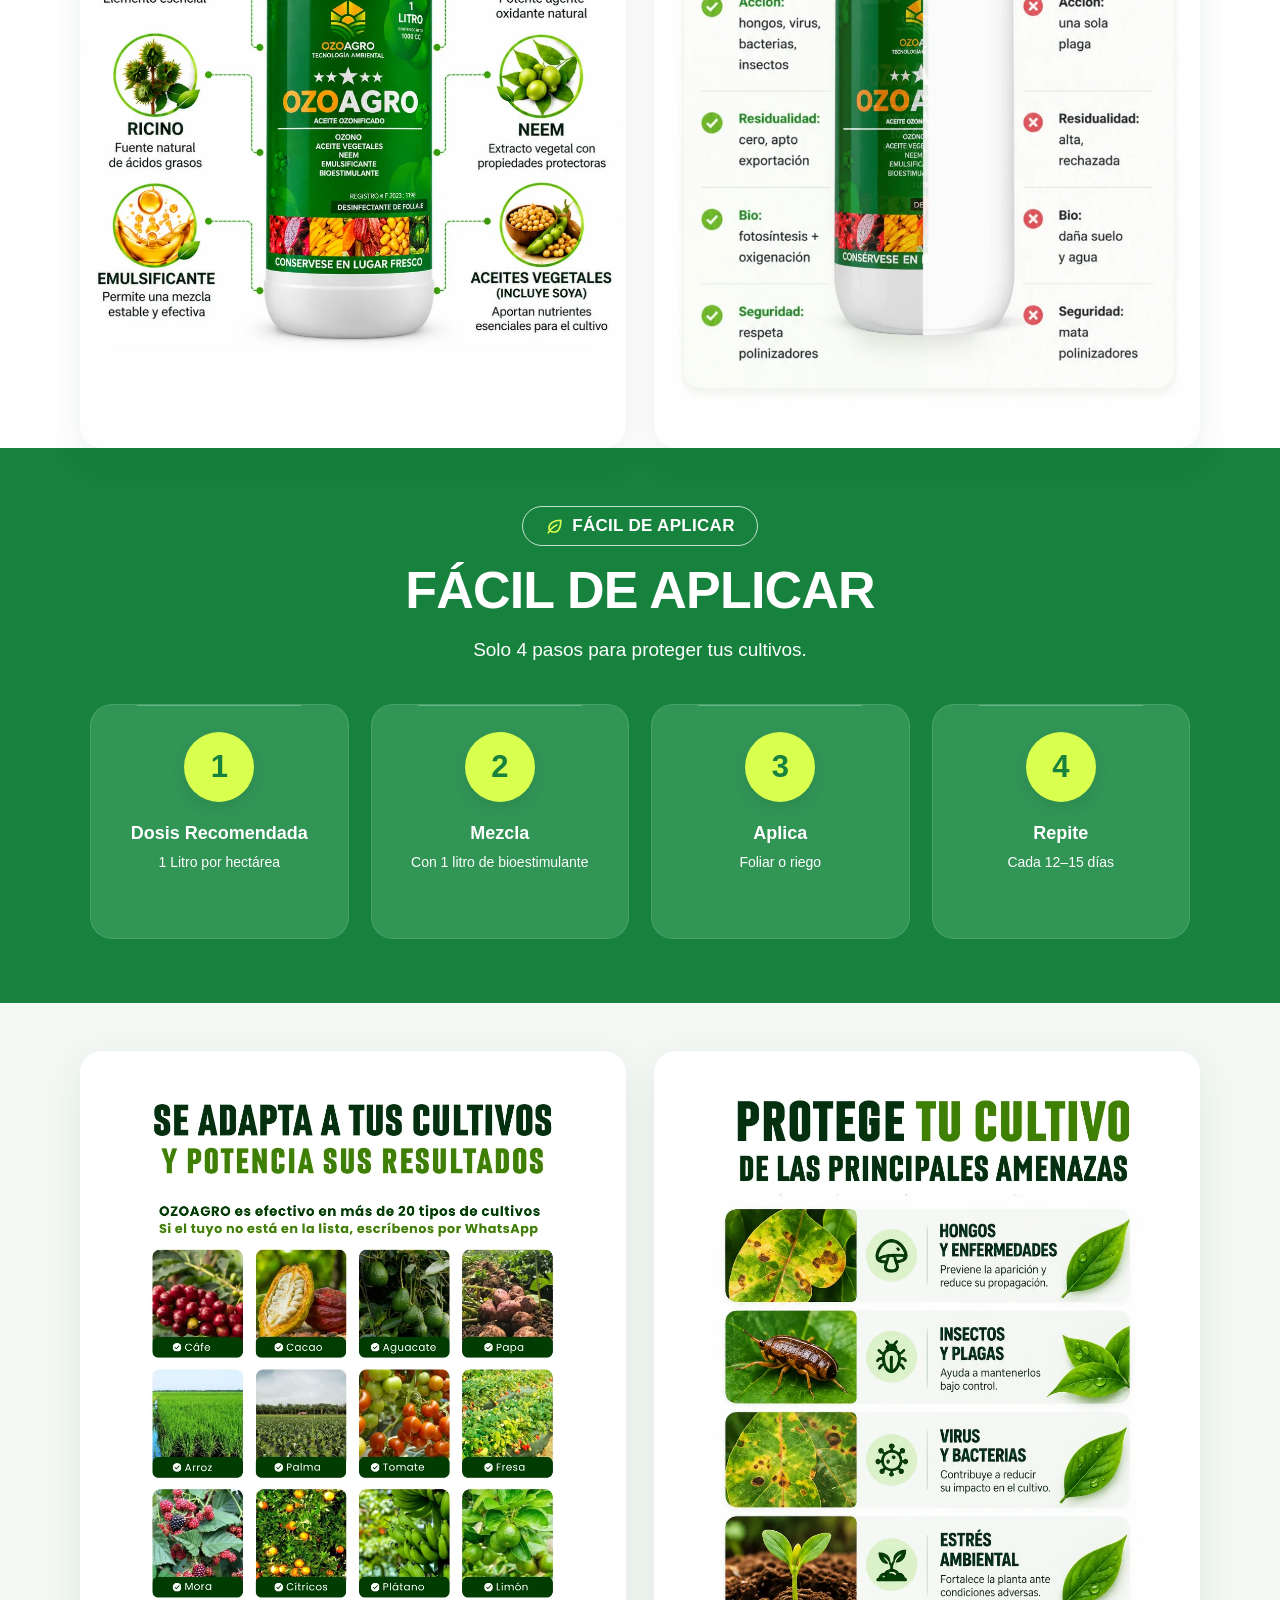
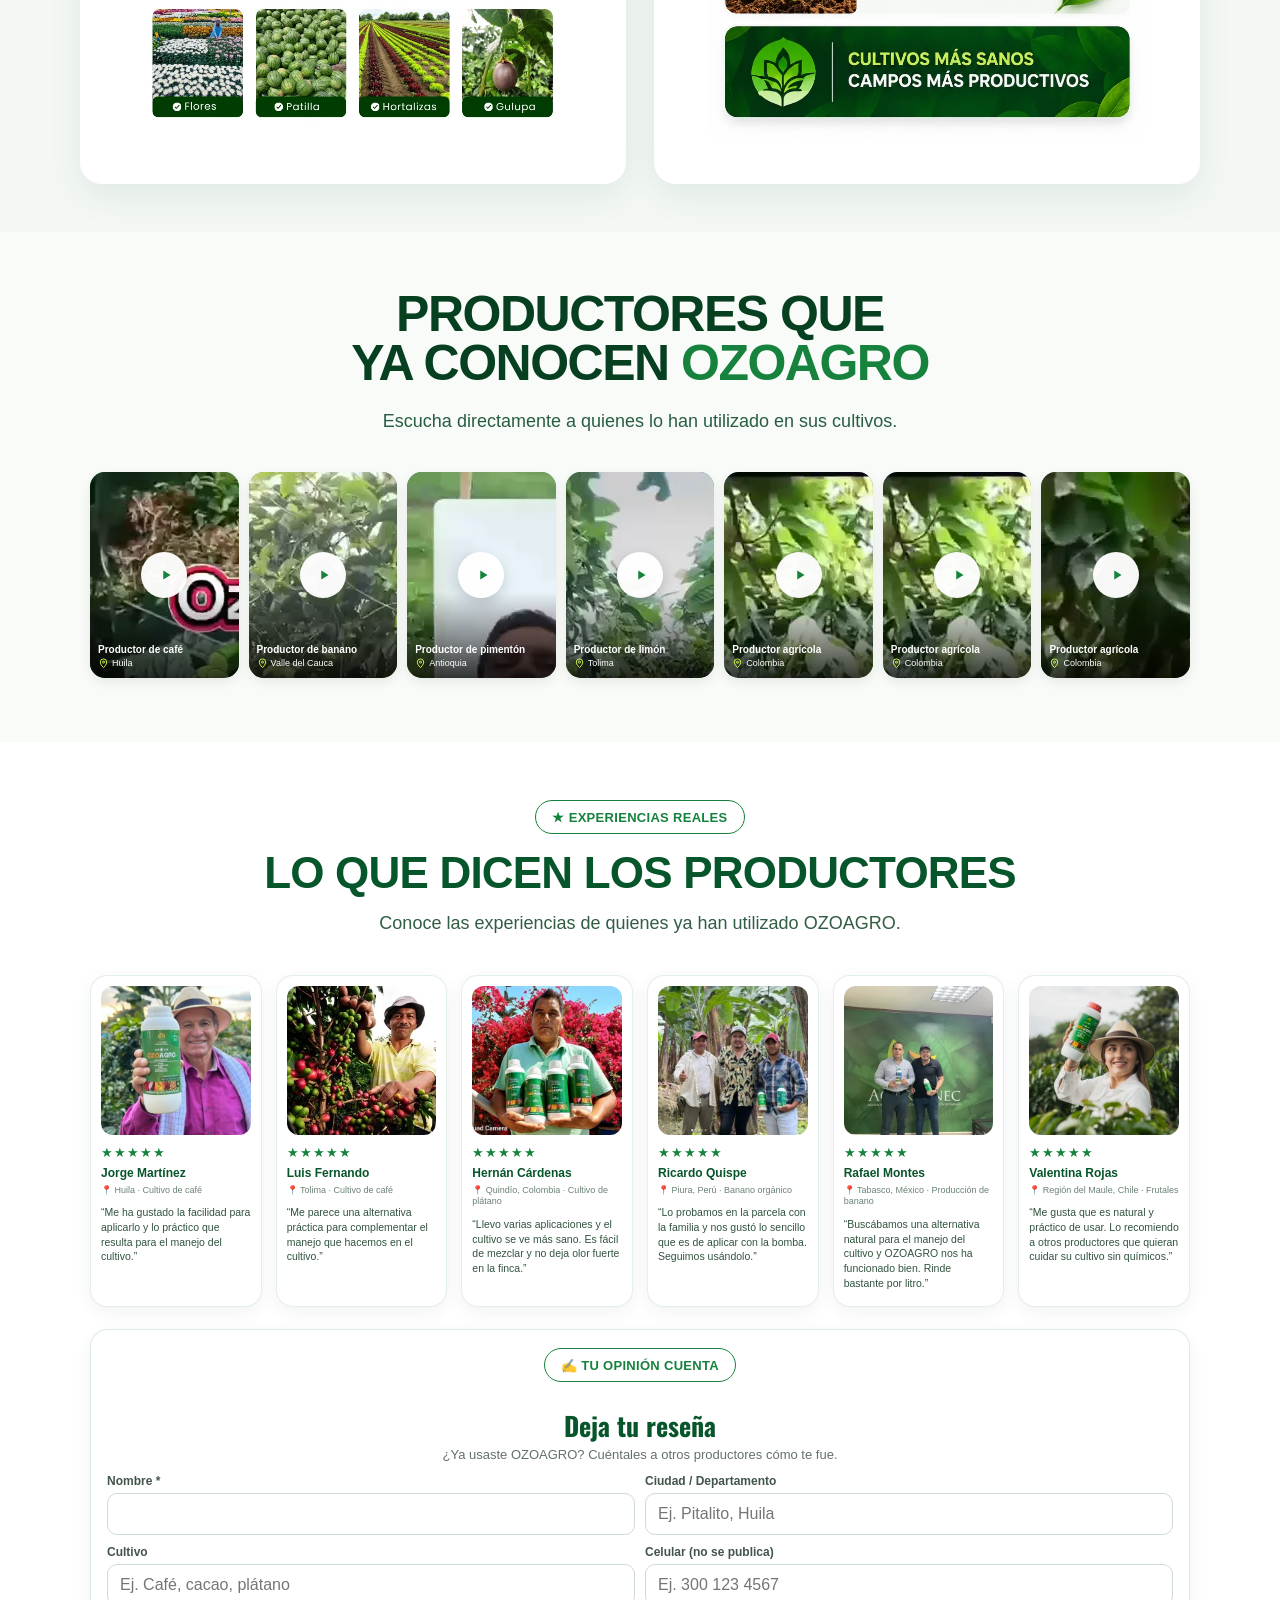
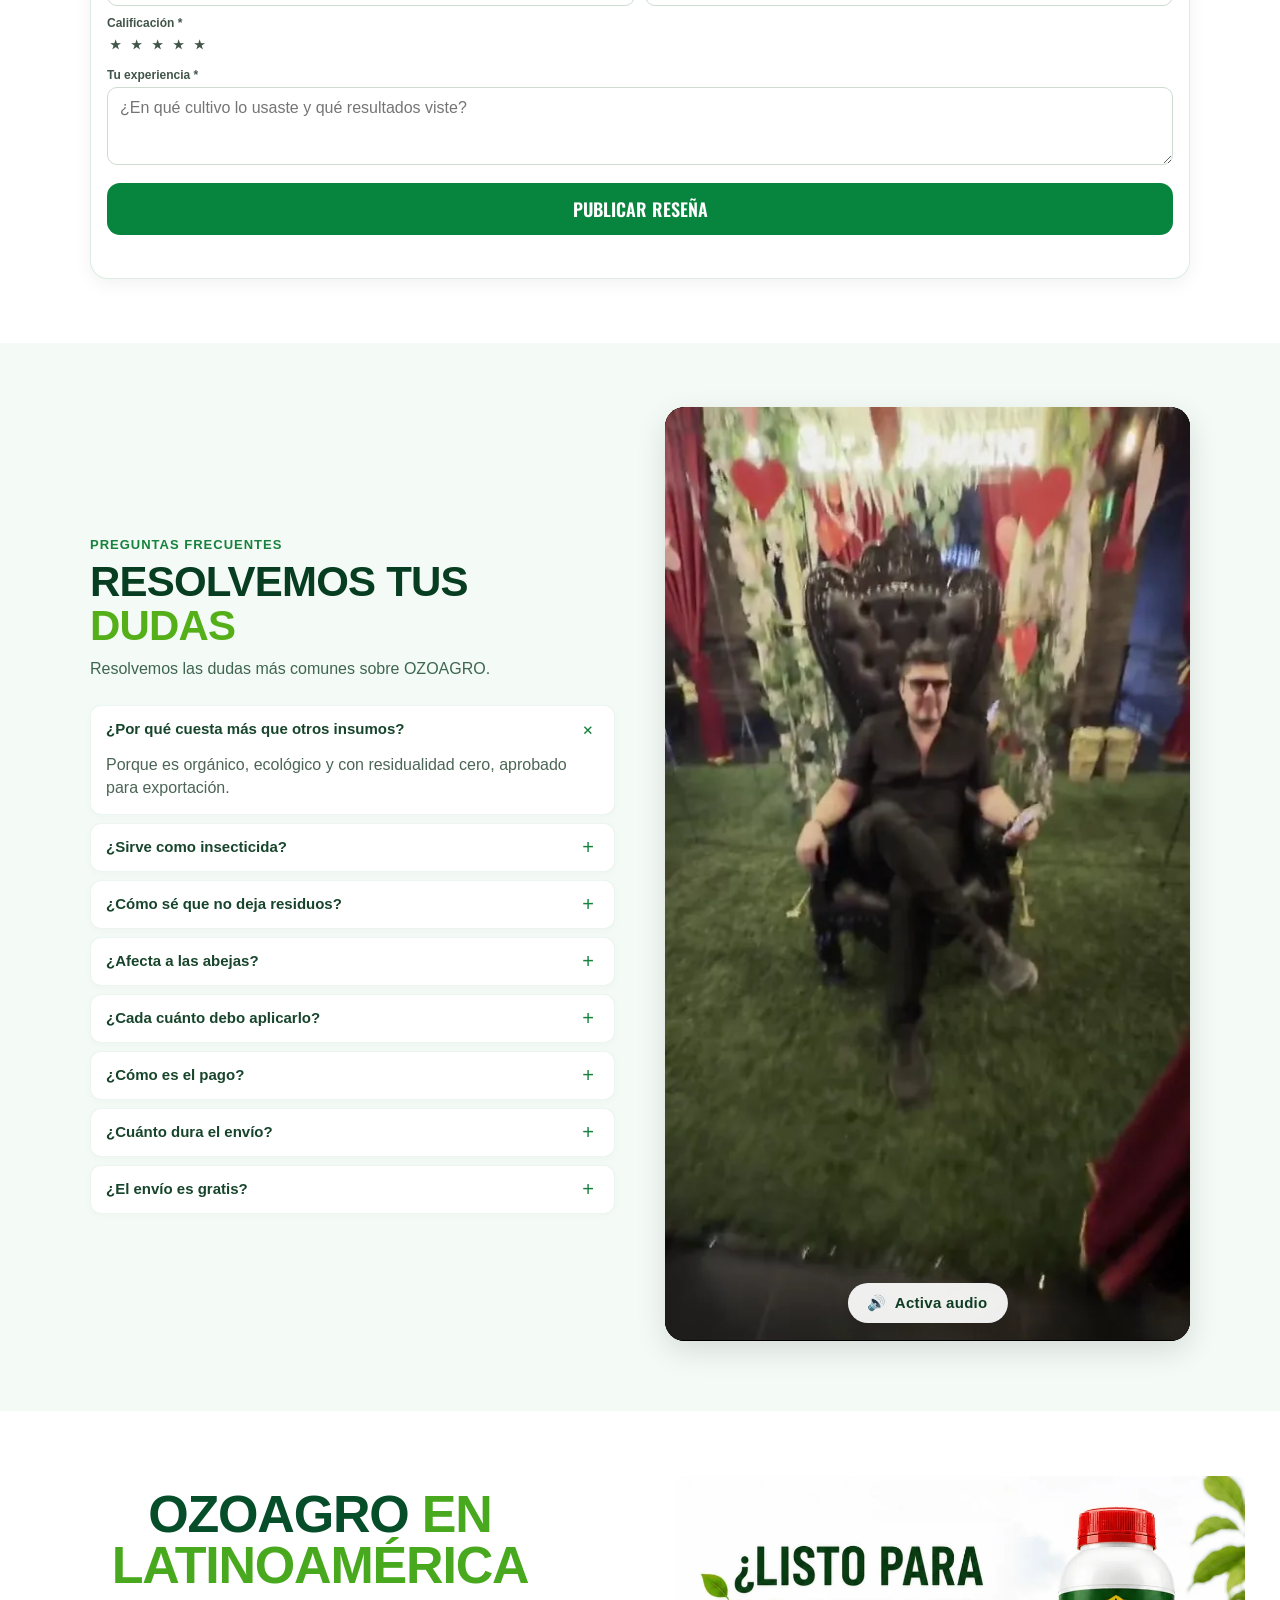
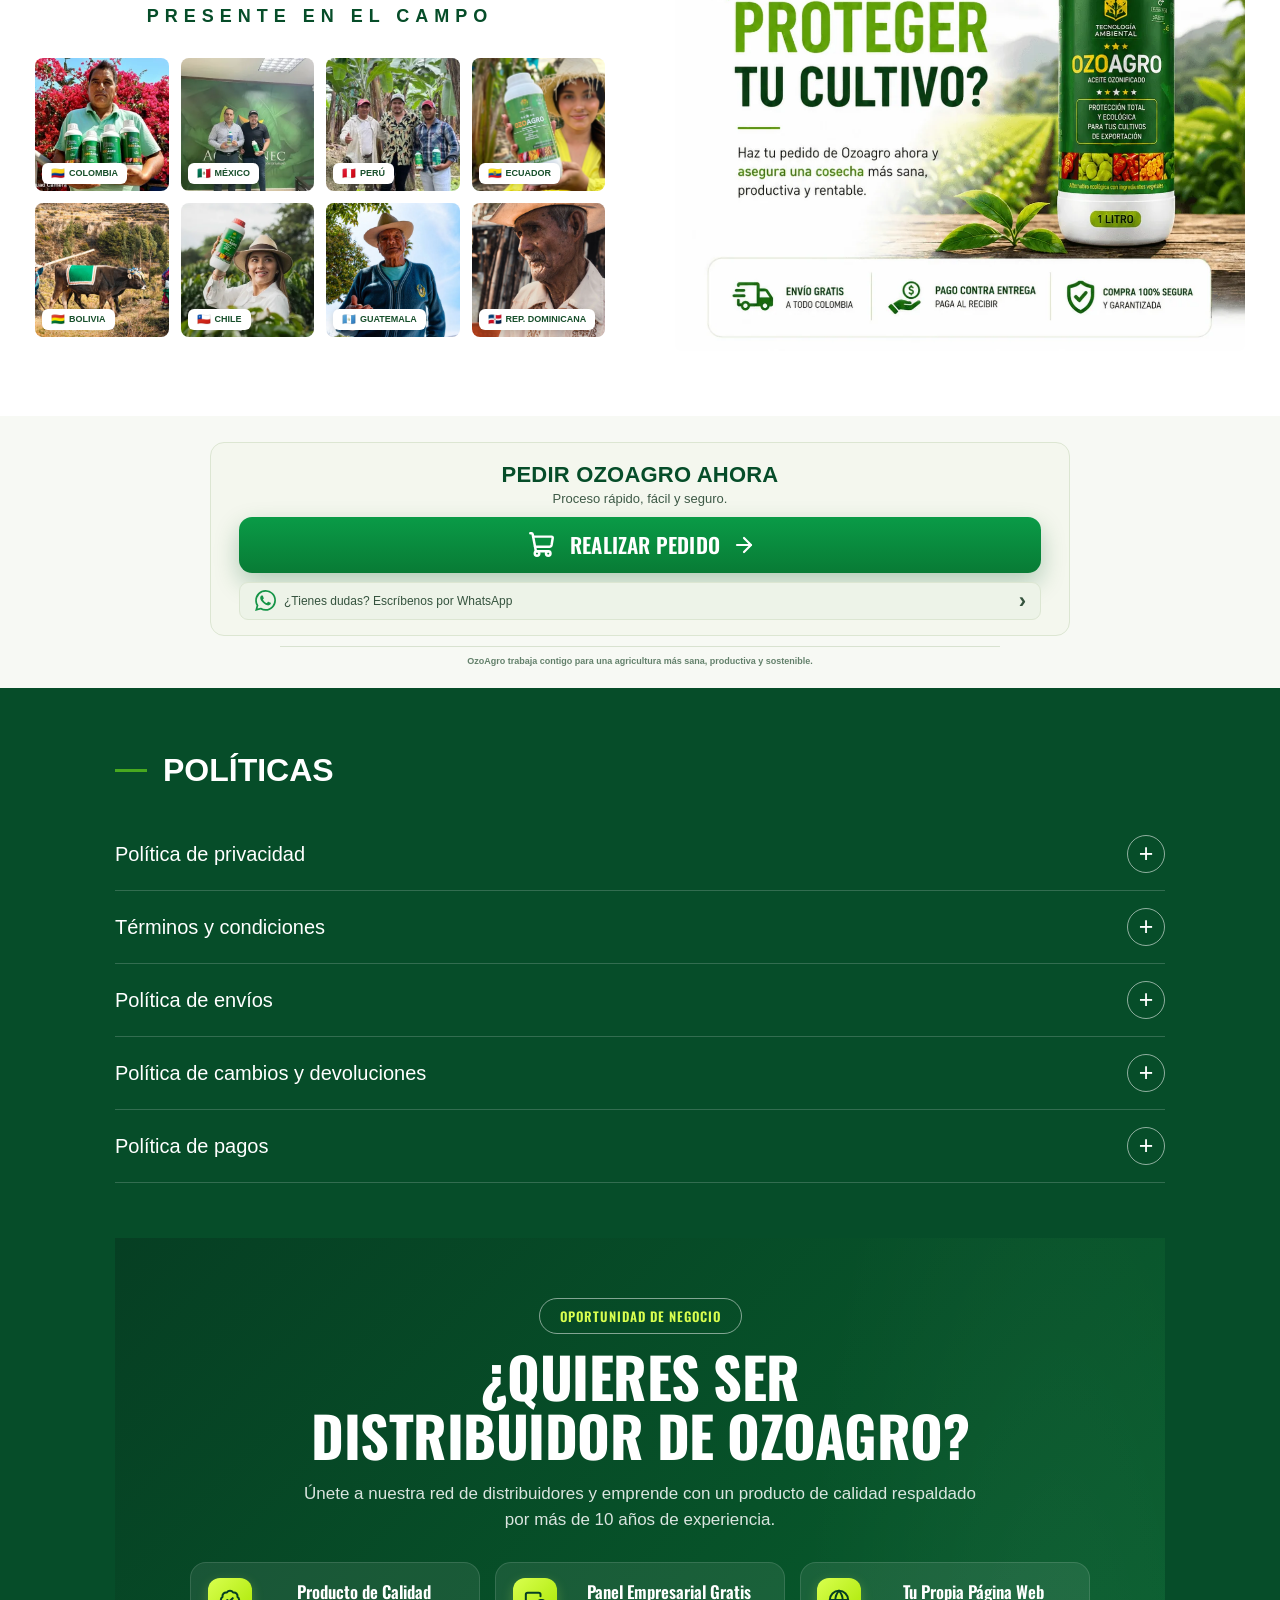
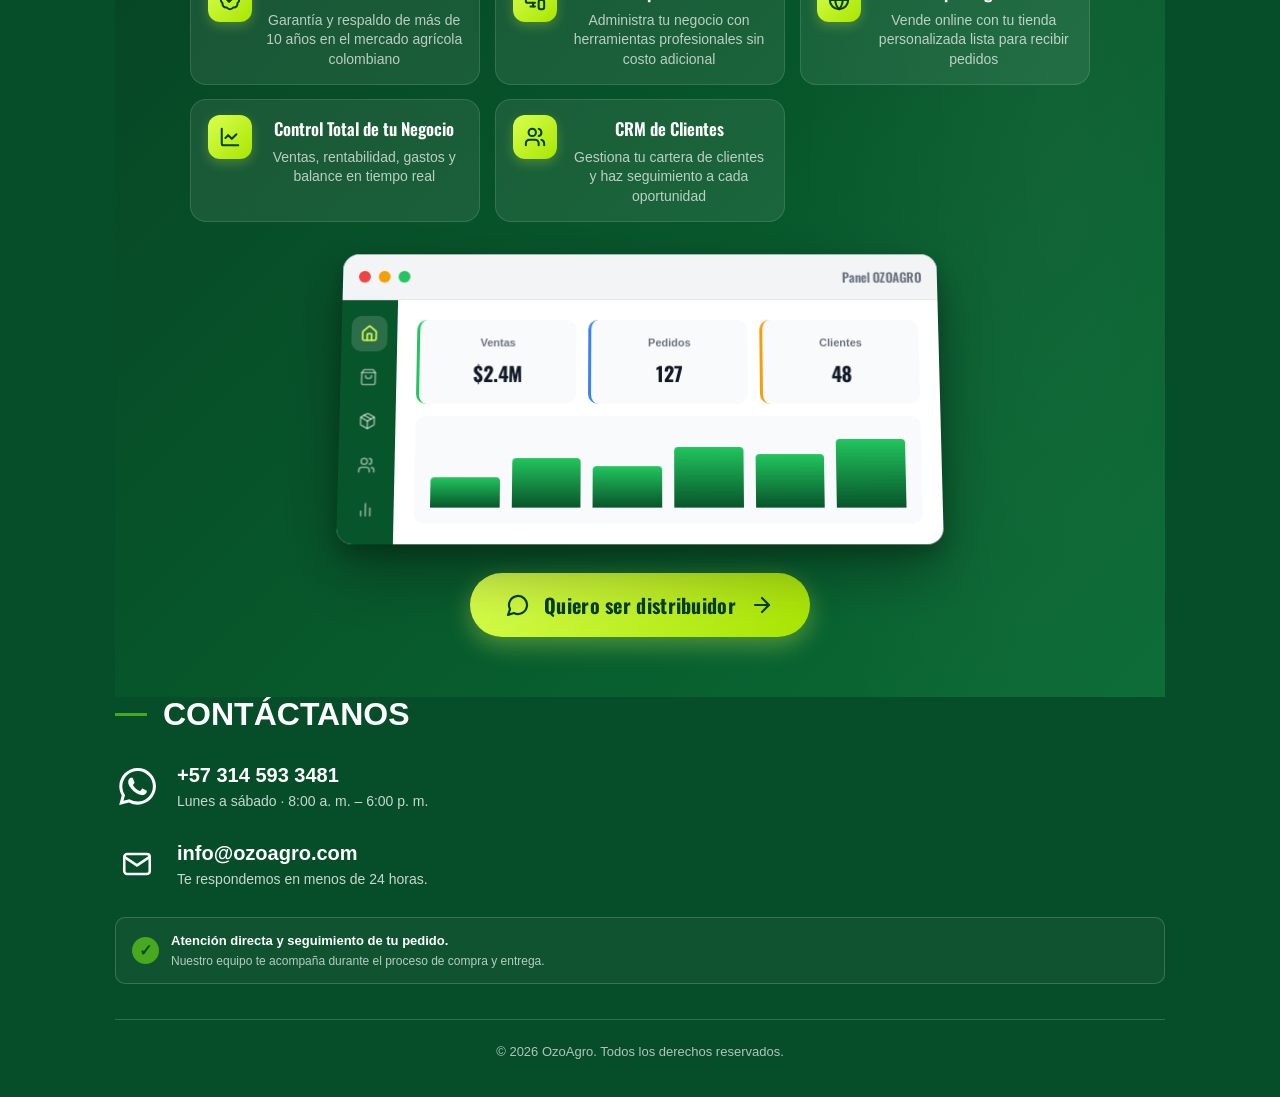
==== commit c1bb74bf: "build(root): actualizar raíz sin sección video Co-Authored-By: Claude Opus 4.5 <noreply@anthropic.co" ====
--- a/index.html
+++ b/index.html
@@ -10,7 +10,7 @@
   <link rel="preconnect" href="https://fonts.googleapis.com">
   <link rel="preconnect" href="https://fonts.gstatic.com" crossorigin>
   <link href="https://fonts.googleapis.com/css2?family=Oswald:wght@400;500;600;700&display=swap" rel="stylesheet">
-  <link rel="stylesheet" href="landing/styles.css?v=20260921b">
+  <link rel="stylesheet" href="landing/styles.css?v=20260921c">
 <link rel="apple-touch-icon" sizes="57x57" href="landing/images/apple-icon-57x57.png">
 <link rel="apple-touch-icon" sizes="60x60" href="landing/images/apple-icon-60x60.png">
 <link rel="apple-touch-icon" sizes="72x72" href="landing/images/apple-icon-72x72.png">
@@ -1979,57 +1979,6 @@
 
 </section>
 
-<!-- =========================================================
-     SECCIÓN — ¿QUIERES SER DISTRIBUIDOR?
-     Video interactivo con voz de Marcela (HyperFrames)
-     ========================================================= -->
-<section class="distributor-video-section" id="distribuidorVideo">
-  <div class="distributor-video-container">
-    <div class="distributor-video-header">
-      <div class="distributor-video-badge">
-        <i data-lucide="handshake" aria-hidden="true"></i>
-        <span>OPORTUNIDAD DE NEGOCIO</span>
-      </div>
-      <h2 class="distributor-video-title">
-        ¿QUIERES SER <span>DISTRIBUIDOR?</span>
-      </h2>
-      <p class="distributor-video-subtitle">
-        Conoce los beneficios de ser parte de OZOAGRO
-      </p>
-    </div>
-
-    <div class="distributor-video-player">
-      <video
-        id="distribuidorVideoEl"
-        class="distributor-video"
-        poster="landing/images/dist-poster.webp"
-        preload="none"
-        playsinline
-      >
-        <source src="landing/videos/distribuidor.mp4" type="video/mp4">
-      </video>
-      <button type="button" class="distributor-play-btn" id="distribuidorPlayBtn" aria-label="Reproducir video">
-        <svg viewBox="0 0 24 24" aria-hidden="true">
-          <circle cx="12" cy="12" r="11" fill="rgba(22,130,61,0.95)"/>
-          <path d="M10 8l6 4-6 4V8z" fill="#fff"/>
-        </svg>
-      </button>
-      <button type="button" class="distributor-replay-btn" id="distribuidorReplayBtn" aria-label="Volver a reproducir" hidden>
-        <i data-lucide="rotate-ccw" aria-hidden="true"></i>
-        <span>Volver a ver</span>
-      </button>
-    </div>
-
-    <a href="https://wa.me/573145933481?text=Hola,%20quiero%20ser%20distribuidor%20de%20OZOAGRO" class="distributor-video-cta" target="_blank" rel="noopener">
-      <span class="distributor-cta-icon">
-        <svg viewBox="0 0 24 24" aria-hidden="true"><path fill="currentColor" d="M20.5 3.5A11.85 11.85 0 0 0 12.08 0C5.53 0 .2 5.32.2 11.87c0 2.09.55 4.13 1.59 5.93L.1 24l6.34-1.66a11.85 11.85 0 0 0 5.64 1.43h.01c6.55 0 11.88-5.33 11.88-11.88 0-3.17-1.23-6.15-3.47-8.39zM12.09 21.77h-.01a9.86 9.86 0 0 1-5.02-1.37l-.36-.21-3.76.99 1-3.67-.24-.38a9.84 9.84 0 0 1-1.51-5.26c0-5.44 4.43-9.87 9.88-9.87 2.64 0 5.12 1.03 6.98 2.9a9.8 9.8 0 0 1 2.89 6.98c0 5.44-4.43 9.89-9.85 9.89zm5.41-7.39c-.3-.15-1.76-.87-2.03-.97-.27-.1-.47-.15-.67.15-.2.3-.77.97-.94 1.16-.17.2-.35.22-.64.07-.3-.15-1.25-.46-2.39-1.47-.88-.79-1.48-1.76-1.65-2.06-.17-.3-.02-.46.13-.61.13-.13.3-.35.45-.52.15-.17.2-.3.3-.5.1-.2.05-.37-.03-.52-.07-.15-.67-1.61-.91-2.21-.24-.58-.49-.5-.67-.51h-.57c-.2 0-.52.07-.79.37-.27.3-1.04 1.02-1.04 2.48s1.07 2.88 1.21 3.08c.15.2 2.1 3.2 5.08 4.49.71.31 1.26.49 1.69.63.71.23 1.36.2 1.87.12.57-.09 1.76-.72 2.01-1.41.25-.7.25-1.29.17-1.41-.07-.13-.27-.2-.57-.35z"/></svg>
-      </span>
-      <span>QUIERO SER DISTRIBUIDOR</span>
-      <strong><i data-lucide="arrow-right"></i></strong>
-    </a>
-  </div>
-</section>
-
 
   </main>
 
--- a/landing/styles.css
+++ b/landing/styles.css
@@ -6090,229 +6090,3 @@
     height: 22px;
   }
 }
-
-/* =========================================================
-   SECCIÓN — QUIERES SER DISTRIBUIDOR (VIDEO INTERACTIVO)
-   ========================================================= */
-
-.distributor-video-section {
-  padding: 60px 18px;
-  background: linear-gradient(180deg, #064525 0%, #07552a 50%, #0b6b33 100%);
-}
-
-.distributor-video-container {
-  max-width: 800px;
-  margin: 0 auto;
-  display: flex;
-  flex-direction: column;
-  align-items: center;
-  gap: 28px;
-}
-
-.distributor-video-header {
-  text-align: center;
-  color: #fff;
-}
-
-.distributor-video-badge {
-  display: inline-flex;
-  align-items: center;
-  gap: 8px;
-  background: rgba(255,255,255,0.12);
-  border: 1px solid rgba(255,255,255,0.25);
-  border-radius: 999px;
-  padding: 7px 16px 7px 12px;
-  font-family: Oswald, sans-serif;
-  font-size: 12px;
-  font-weight: 600;
-  letter-spacing: 0.5px;
-  color: #d4f0dc;
-  margin-bottom: 14px;
-}
-
-.distributor-video-badge i,
-.distributor-video-badge [data-lucide] {
-  width: 18px;
-  height: 18px;
-}
-
-.distributor-video-title {
-  font-family: Oswald, sans-serif;
-  font-size: clamp(38px, 6vw, 54px);
-  font-weight: 700;
-  line-height: 1;
-  margin-bottom: 10px;
-}
-
-.distributor-video-title span {
-  color: #a7e8b6;
-}
-
-.distributor-video-subtitle {
-  font-size: 16px;
-  color: #c5e5cc;
-  line-height: 1.4;
-}
-
-.distributor-video-player {
-  position: relative;
-  width: 100%;
-  max-width: 640px;
-  aspect-ratio: 16/9;
-  border-radius: 18px;
-  overflow: hidden;
-  background: #032812;
-  box-shadow: 0 20px 50px rgba(0,0,0,0.4);
-}
-
-.distributor-video {
-  width: 100%;
-  height: 100%;
-  object-fit: cover;
-  display: block;
-}
-
-.distributor-play-btn {
-  position: absolute;
-  top: 50%;
-  left: 50%;
-  transform: translate(-50%, -50%);
-  width: 90px;
-  height: 90px;
-  border: none;
-  background: transparent;
-  cursor: pointer;
-  z-index: 10;
-  transition: transform 0.2s ease;
-}
-
-.distributor-play-btn:hover {
-  transform: translate(-50%, -50%) scale(1.08);
-}
-
-.distributor-play-btn svg {
-  width: 100%;
-  height: 100%;
-  filter: drop-shadow(0 8px 24px rgba(0,0,0,0.35));
-}
-
-.distributor-video-player.playing .distributor-play-btn {
-  display: none;
-}
-
-.distributor-replay-btn {
-  position: absolute;
-  bottom: 18px;
-  right: 18px;
-  display: flex;
-  align-items: center;
-  gap: 8px;
-  background: rgba(0,0,0,0.7);
-  color: #fff;
-  border: none;
-  border-radius: 12px;
-  padding: 10px 16px;
-  font-family: Oswald, sans-serif;
-  font-size: 14px;
-  font-weight: 600;
-  cursor: pointer;
-  z-index: 10;
-  transition: background 0.2s ease;
-}
-
-.distributor-replay-btn:hover {
-  background: rgba(0,0,0,0.85);
-}
-
-.distributor-replay-btn i,
-.distributor-replay-btn [data-lucide] {
-  width: 18px;
-  height: 18px;
-}
-
-.distributor-video-cta {
-  display: flex;
-  align-items: center;
-  gap: 12px;
-  background: #25D366;
-  color: #fff;
-  text-decoration: none;
-  border-radius: 16px;
-  padding: 16px 28px;
-  font-family: Oswald, sans-serif;
-  font-size: 20px;
-  font-weight: 600;
-  box-shadow: 0 10px 30px rgba(37,211,102,0.35);
-  transition: transform 0.2s ease, box-shadow 0.2s ease;
-}
-
-.distributor-video-cta:hover {
-  transform: translateY(-2px);
-  box-shadow: 0 14px 38px rgba(37,211,102,0.45);
-}
-
-.distributor-cta-icon {
-  width: 28px;
-  height: 28px;
-  display: grid;
-  place-items: center;
-}
-
-.distributor-cta-icon svg {
-  width: 100%;
-  height: 100%;
-}
-
-.distributor-video-cta strong {
-  display: grid;
-  place-items: center;
-  font-size: 22px;
-}
-
-.distributor-video-cta strong i,
-.distributor-video-cta strong [data-lucide] {
-  width: 22px;
-  height: 22px;
-}
-
-@media (max-width: 820px) {
-  .distributor-video-section {
-    padding: 42px 14px;
-  }
-
-  .distributor-video-container {
-    gap: 22px;
-  }
-
-  .distributor-video-title {
-    font-size: clamp(32px, 9vw, 42px);
-  }
-
-  .distributor-video-subtitle {
-    font-size: 14px;
-  }
-
-  .distributor-video-player {
-    border-radius: 14px;
-  }
-
-  .distributor-play-btn {
-    width: 70px;
-    height: 70px;
-  }
-
-  .distributor-replay-btn {
-    bottom: 12px;
-    right: 12px;
-    padding: 8px 12px;
-    font-size: 12px;
-  }
-
-  .distributor-video-cta {
-    width: 100%;
-    justify-content: center;
-    padding: 14px 22px;
-    font-size: 18px;
-    border-radius: 14px;
-  }
-}
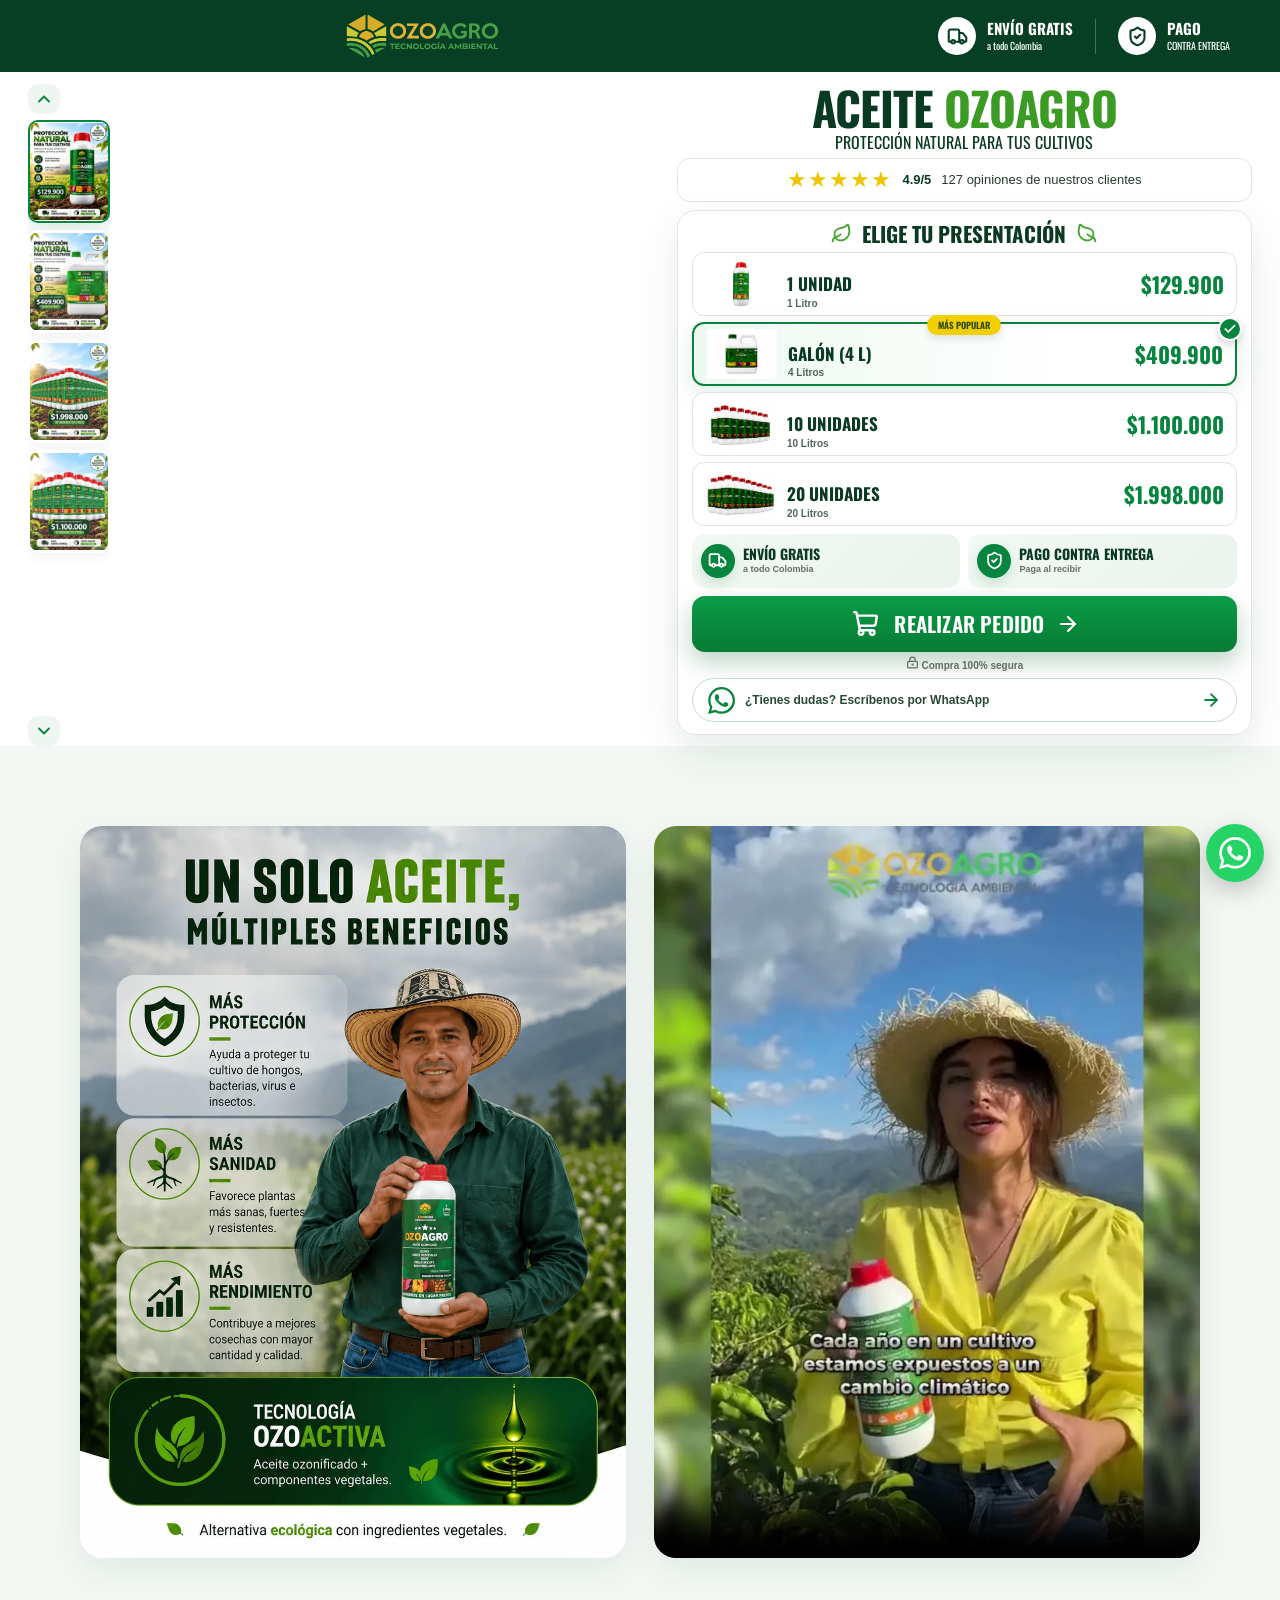
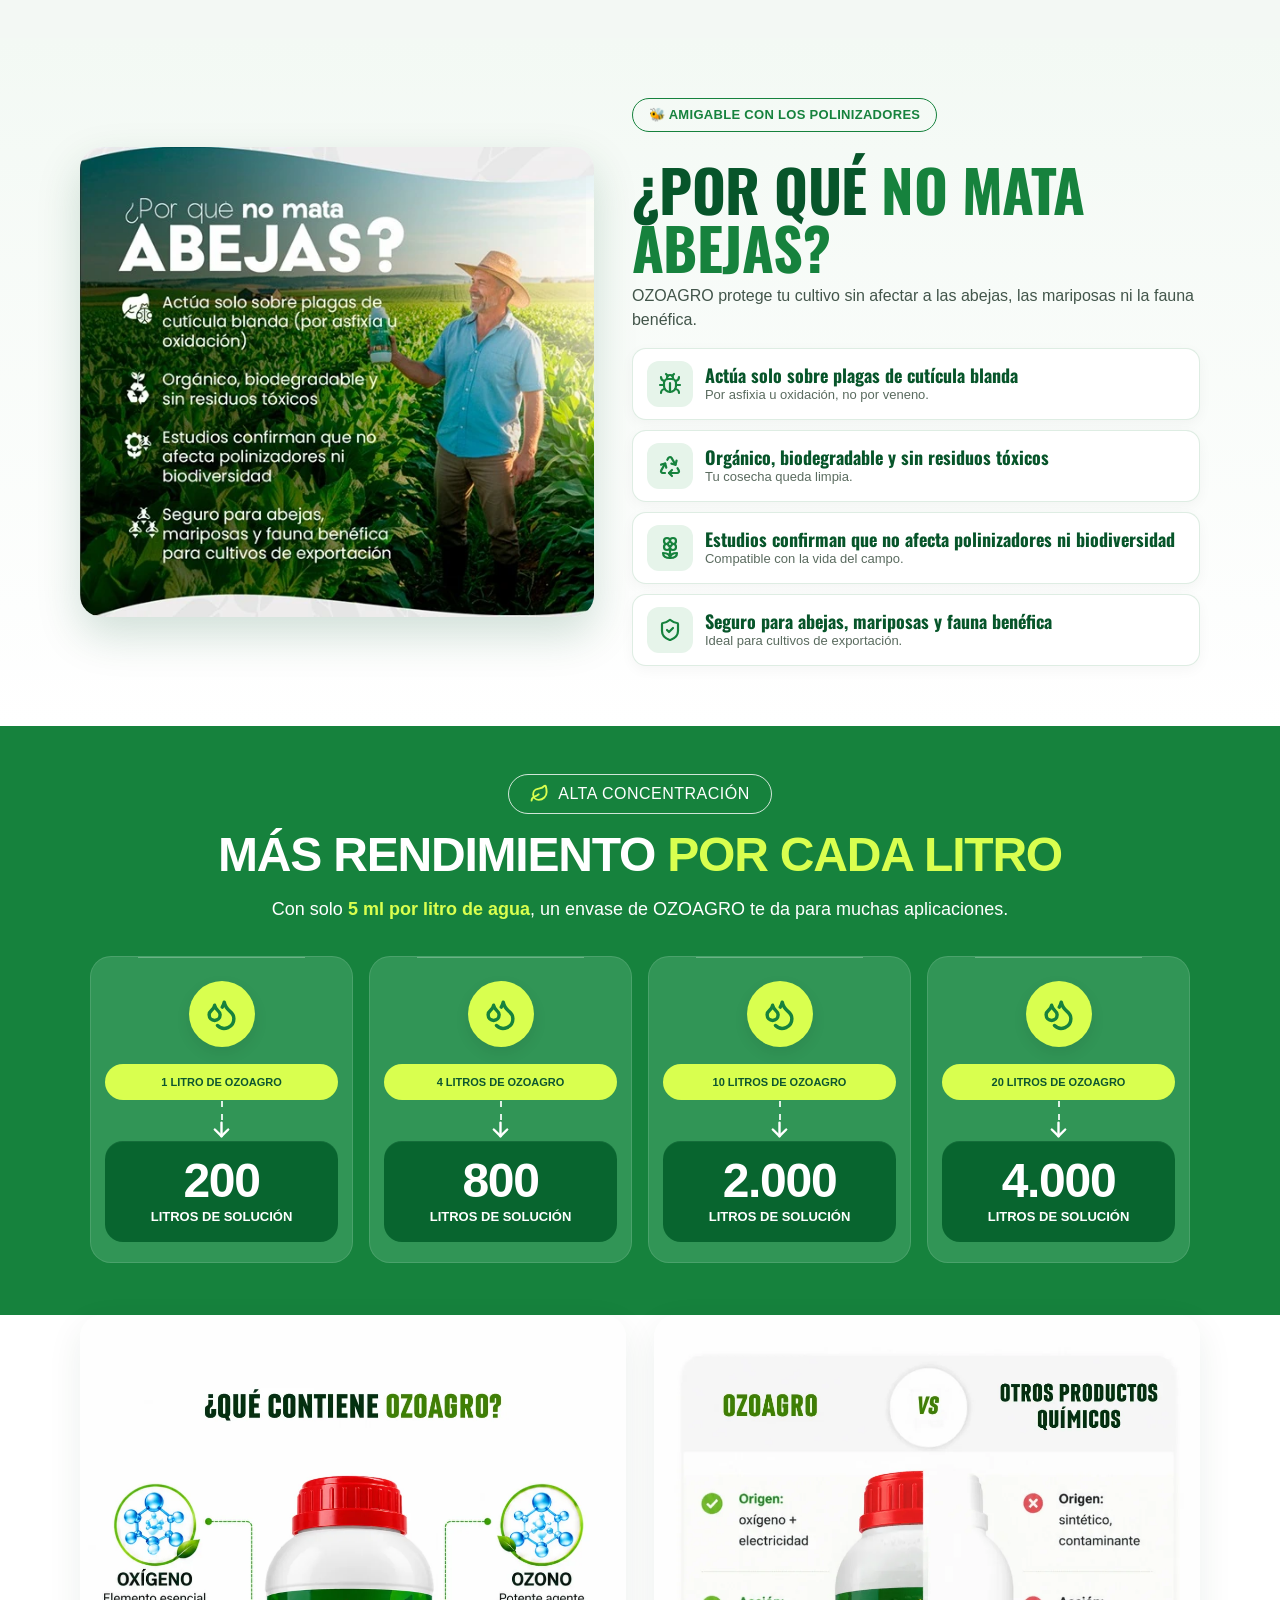
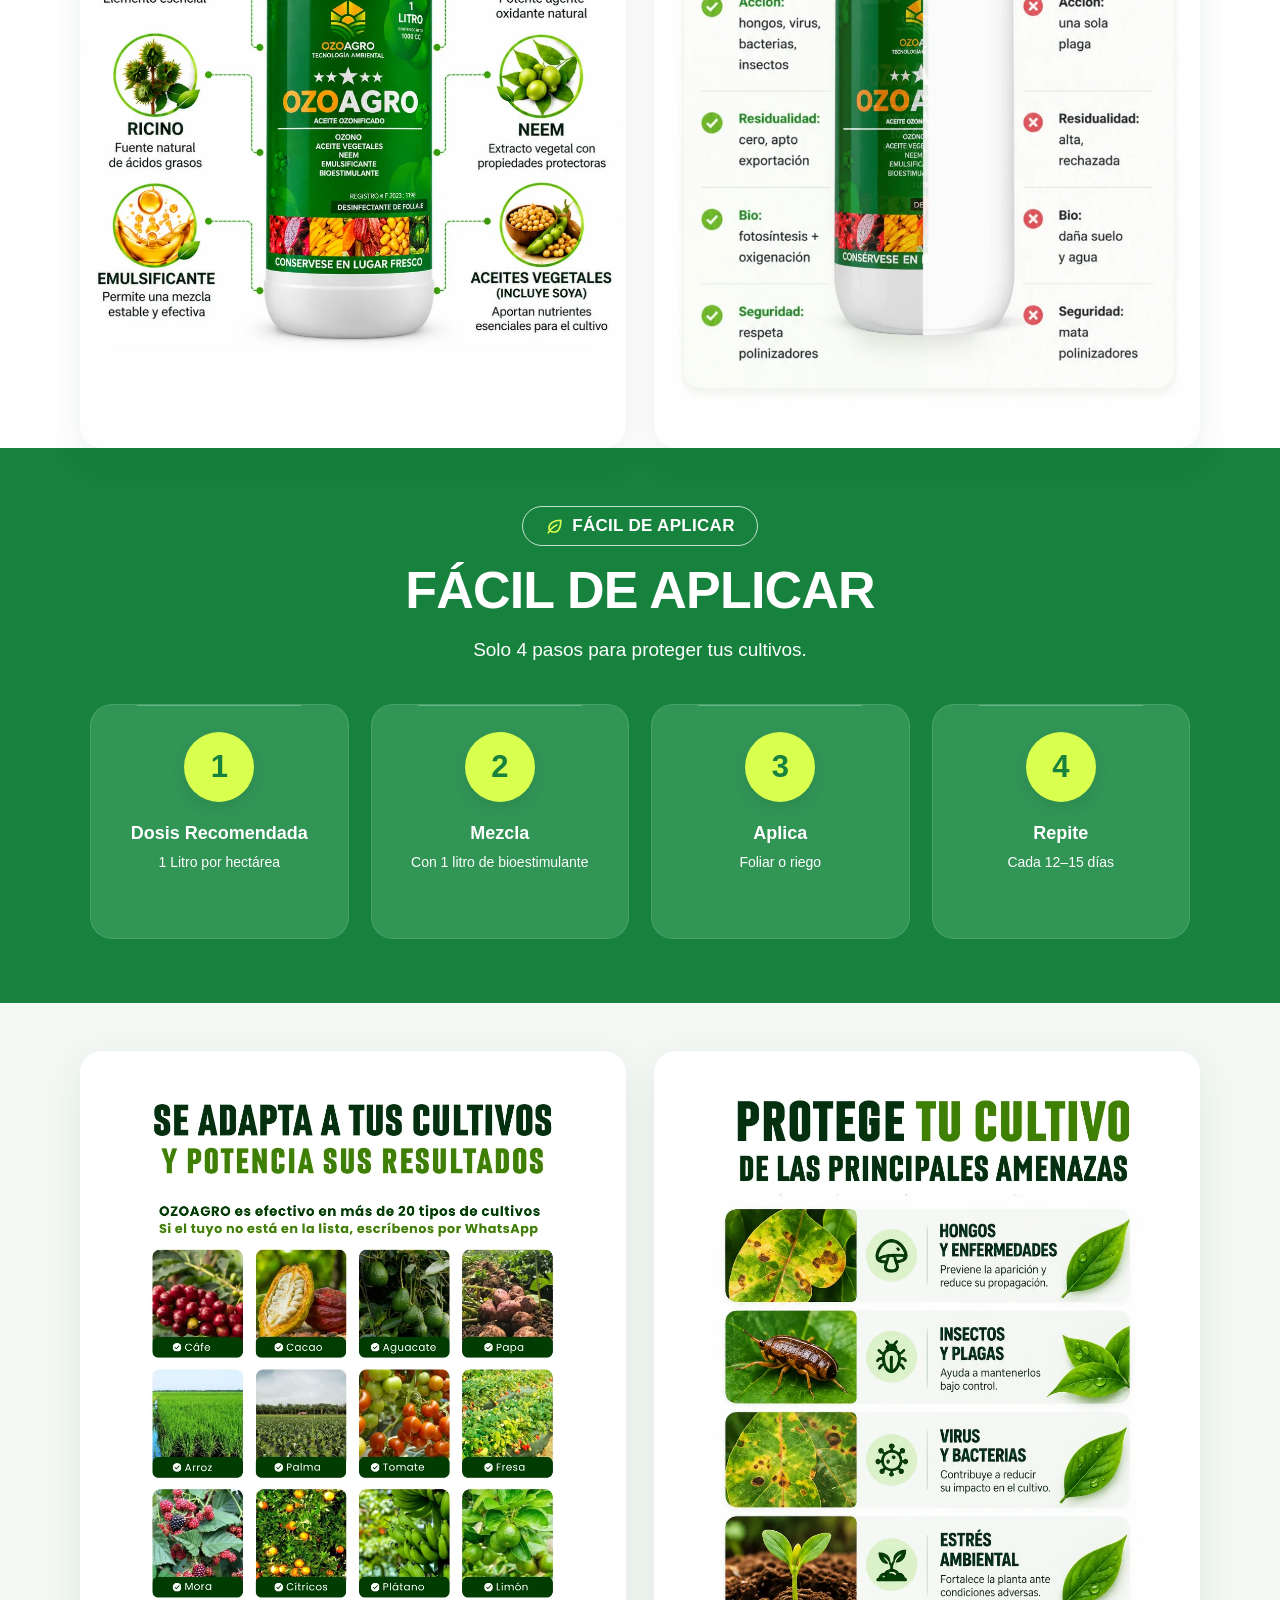
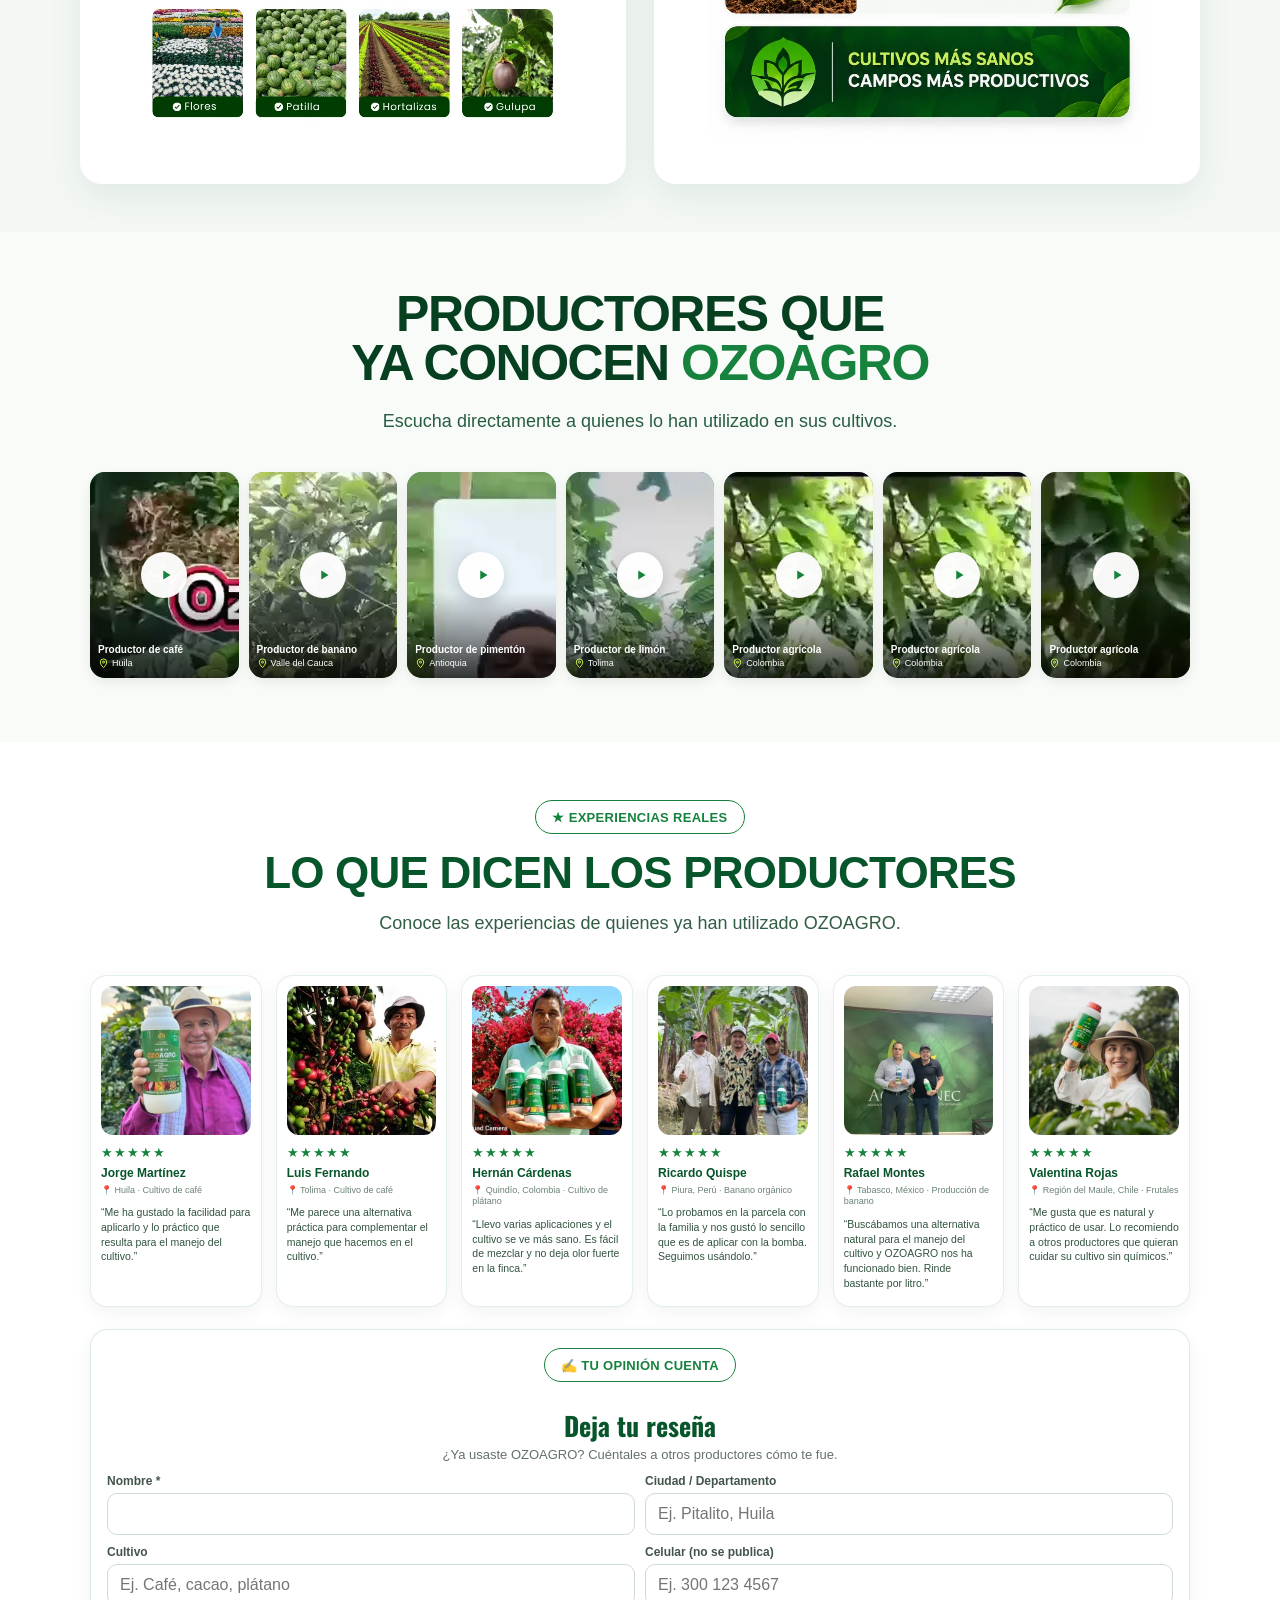
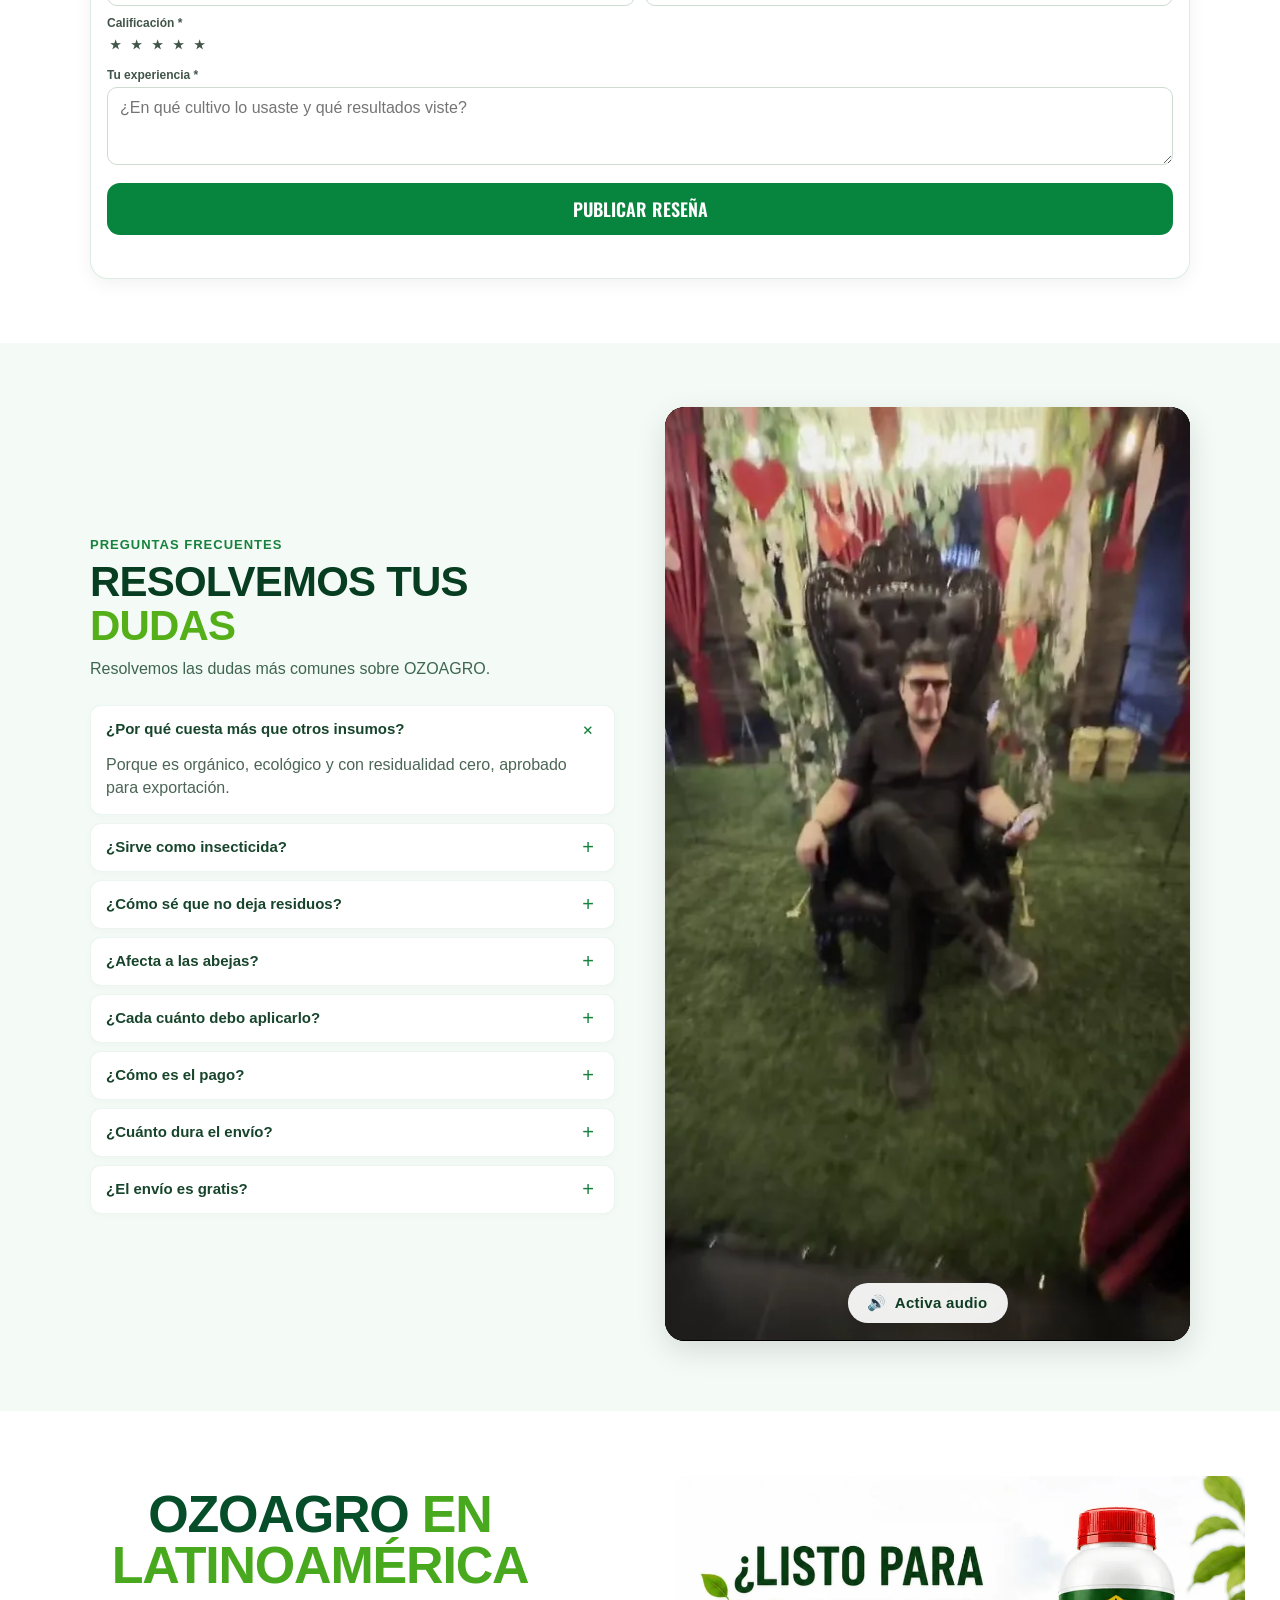
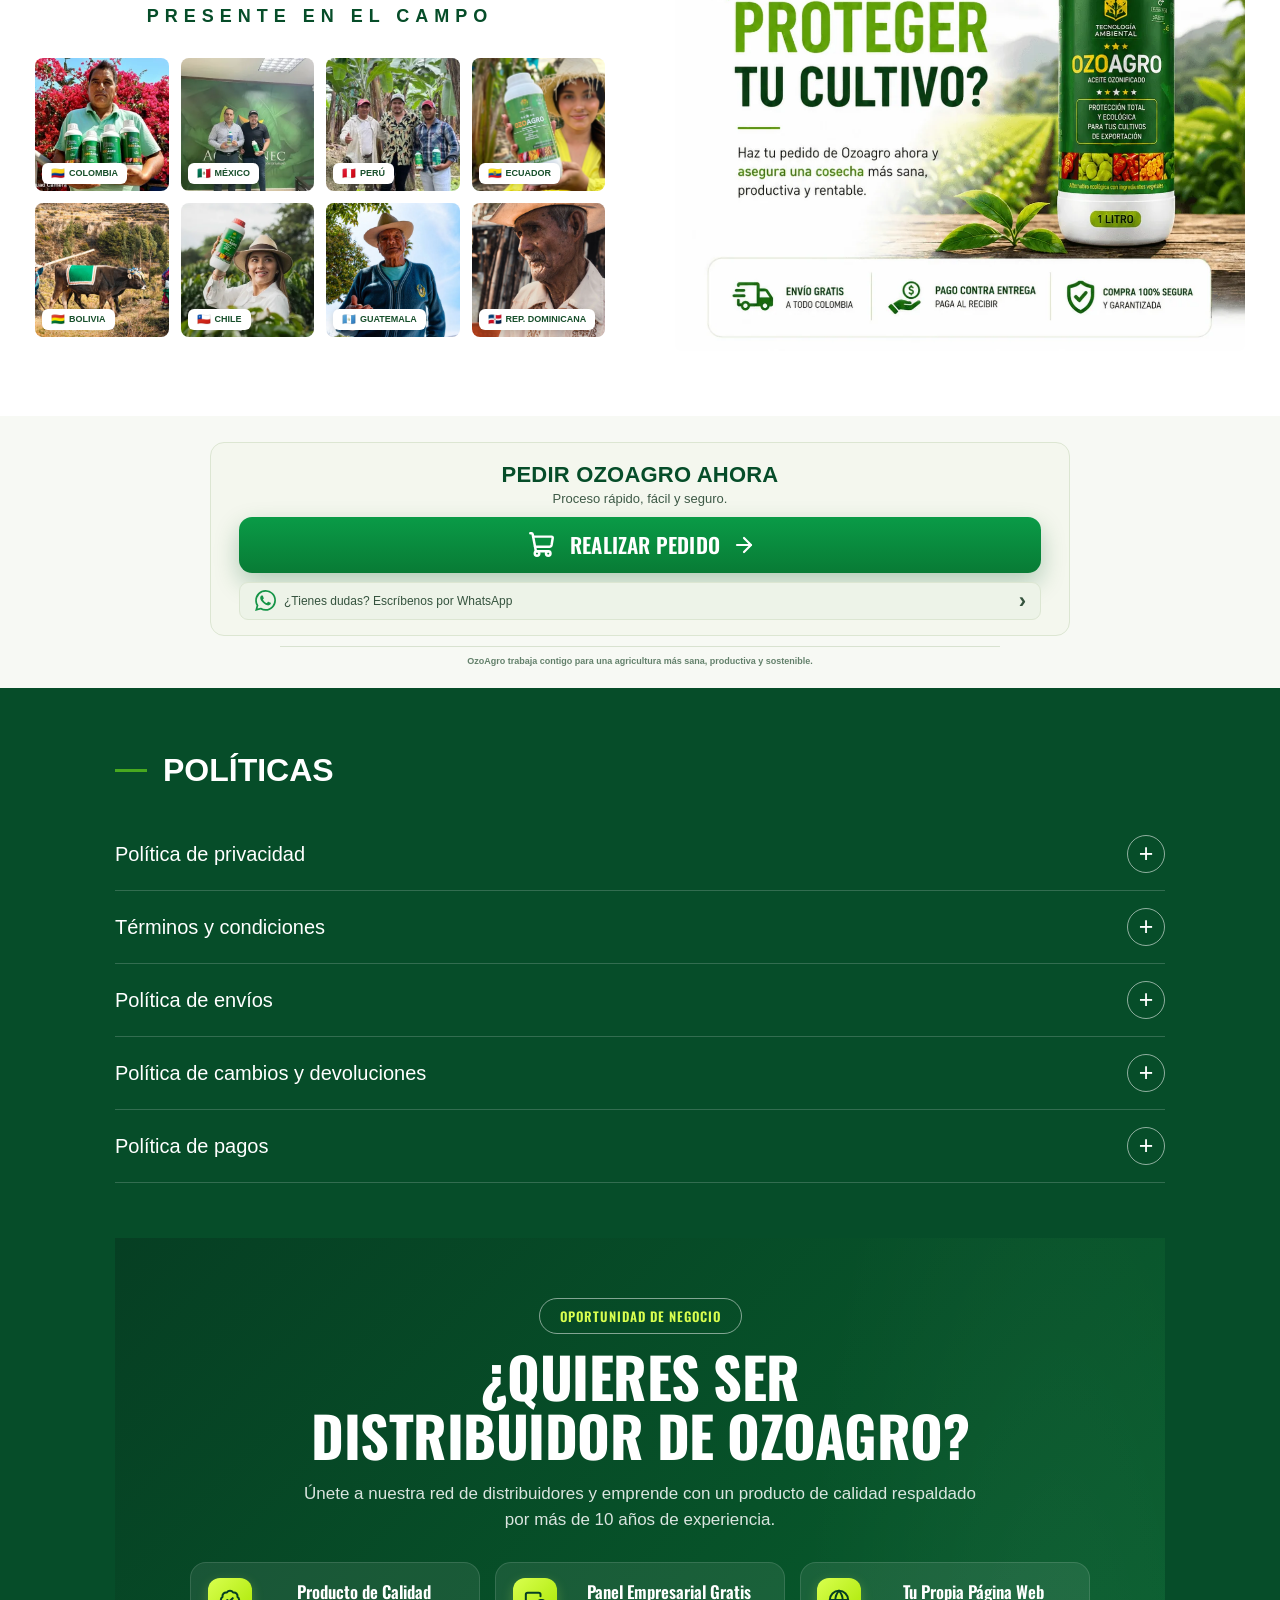
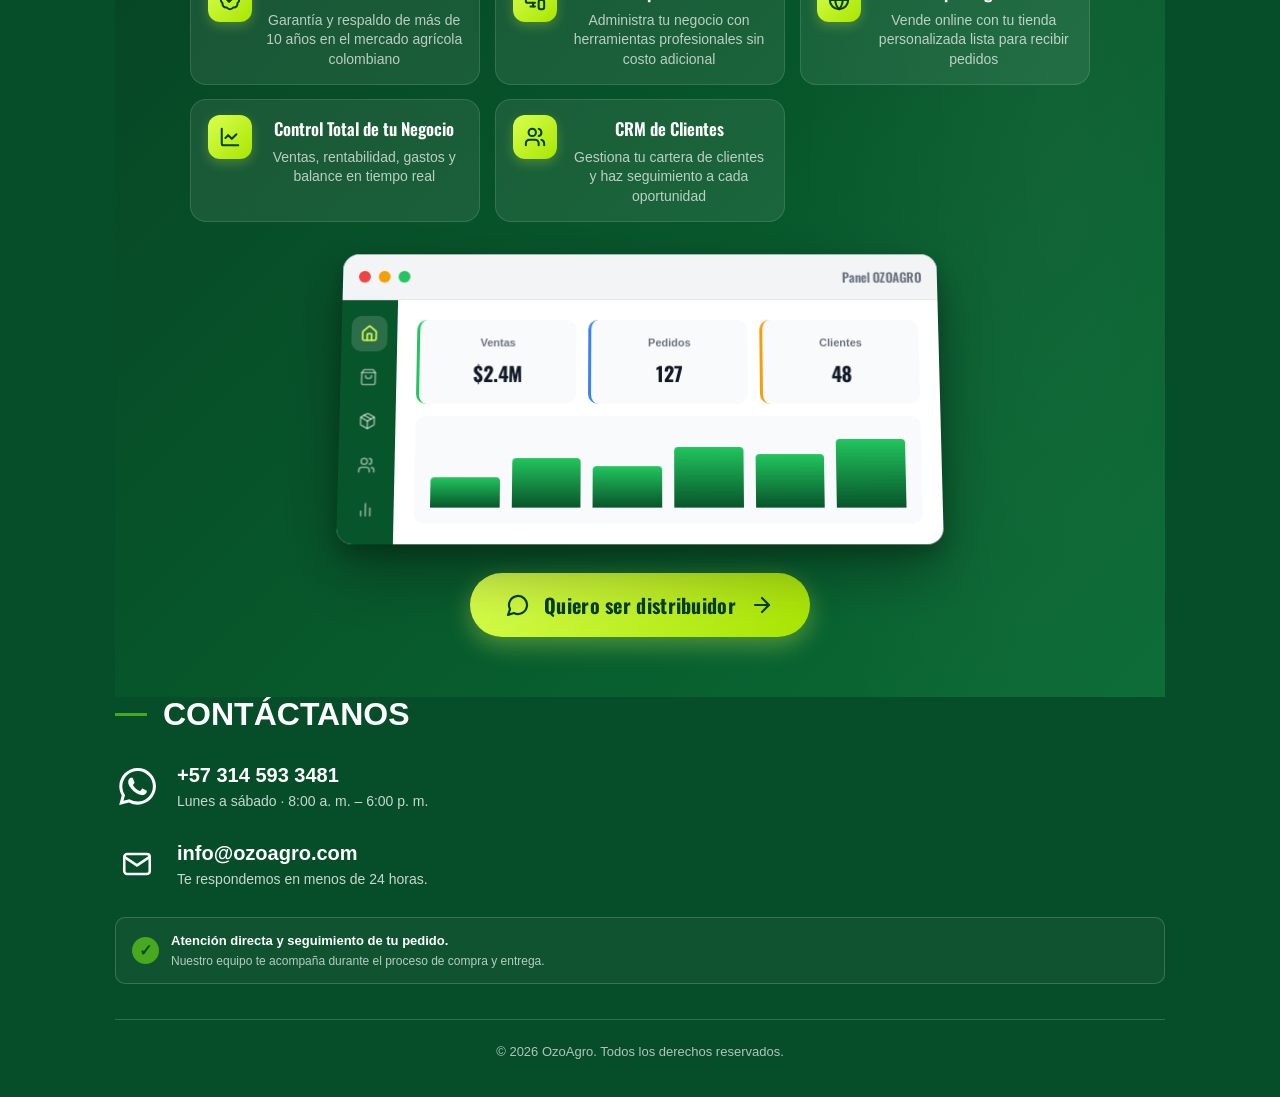
==== commit 5c2075bc: "revisión de código v15: media que falla ya no tumba la ejecución (el agente pide repetir); POST agru" ====
--- a/index.html
+++ b/index.html
@@ -2055,6 +2055,7 @@
           <p>
             No vendemos ni compartimos tus datos personales con terceros
             para fines comerciales ajenos al servicio solicitado.
+            <a href="landing/privacidad">Ver la política de privacidad completa y cómo pedir que eliminemos tus datos</a>.
           </p>
 
         </div>
@@ -2448,8 +2449,8 @@
   </div>
 
 </footer>
-  <script src="landing/script.js?v=20260914d"></script>
+  <script src="landing/script.js?v=20260924a"></script>
   <script src="https://cdn.jsdelivr.net/npm/@supabase/supabase-js@2" defer></script>
-  <script src="landing/js/conexion.js?v=20260914b" defer></script>
+  <script src="landing/js/conexion.js?v=20260924a" defer></script>
 </body>
 </html>
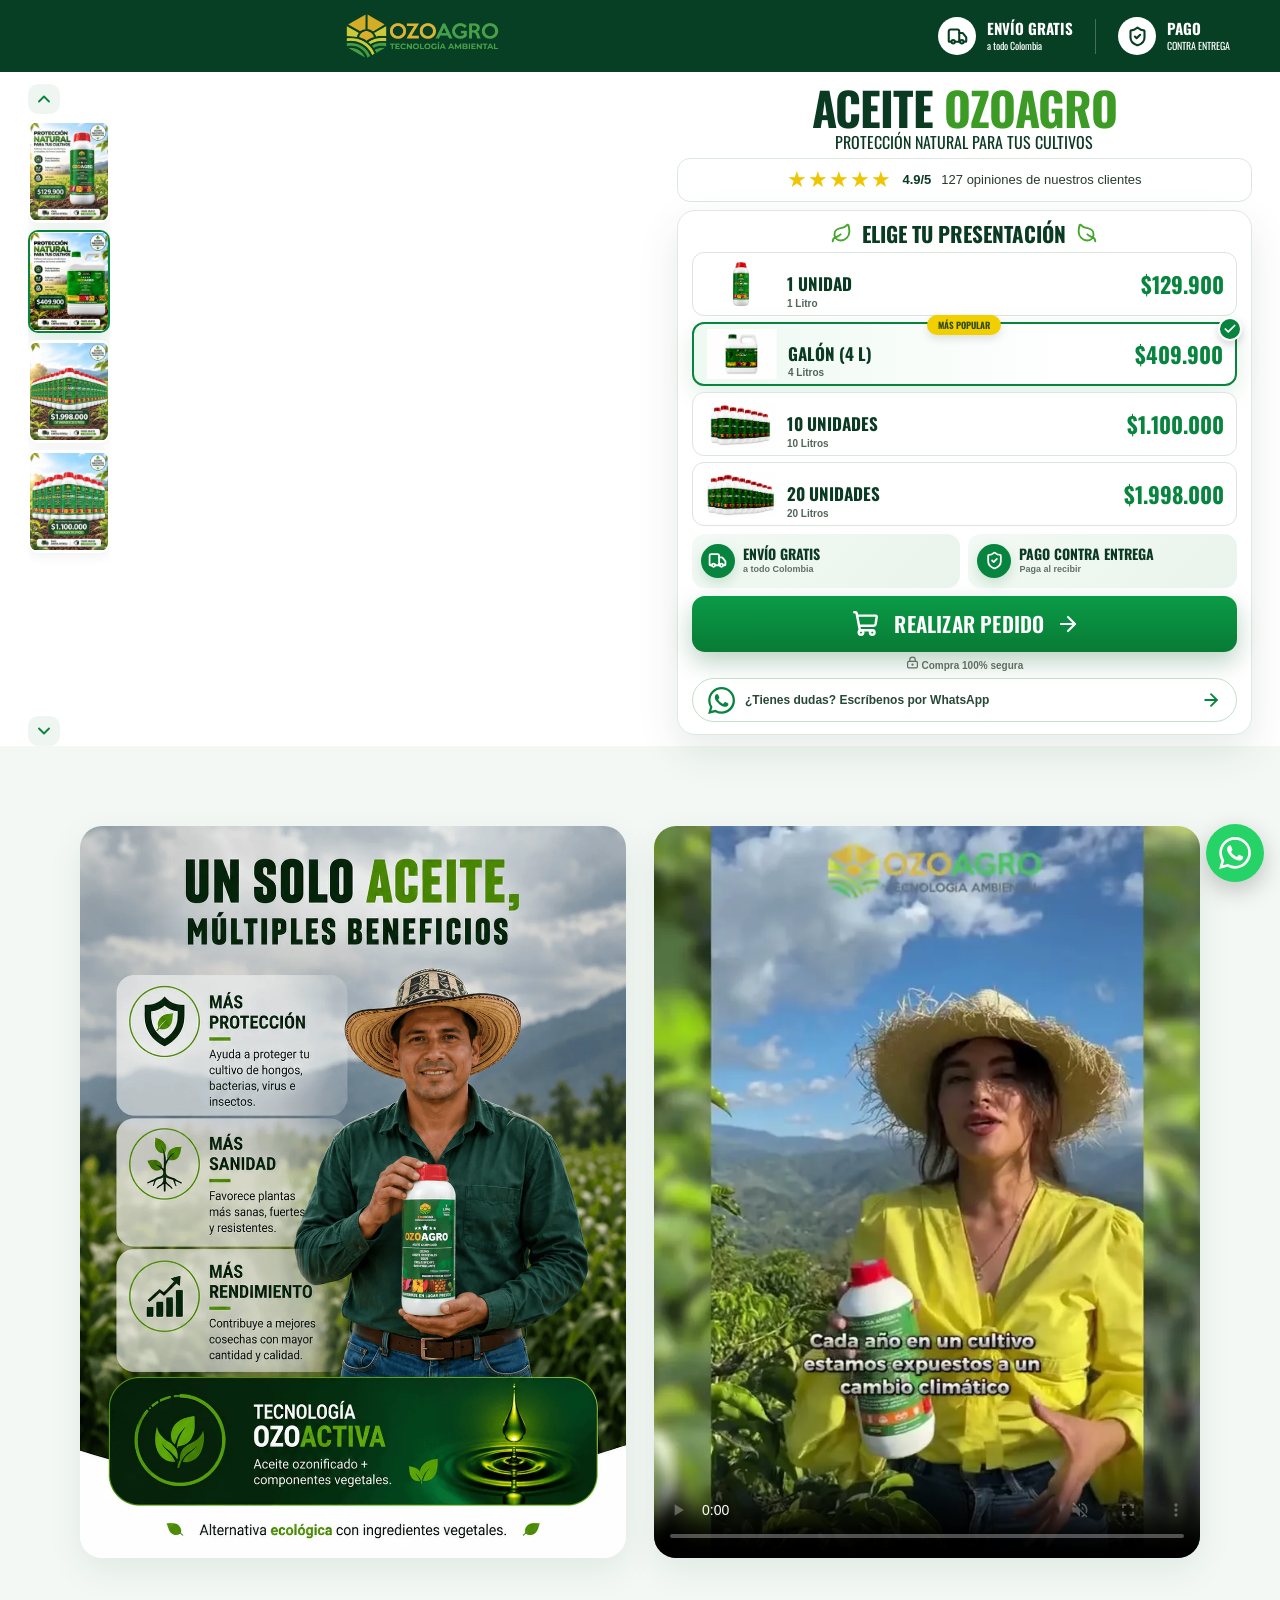
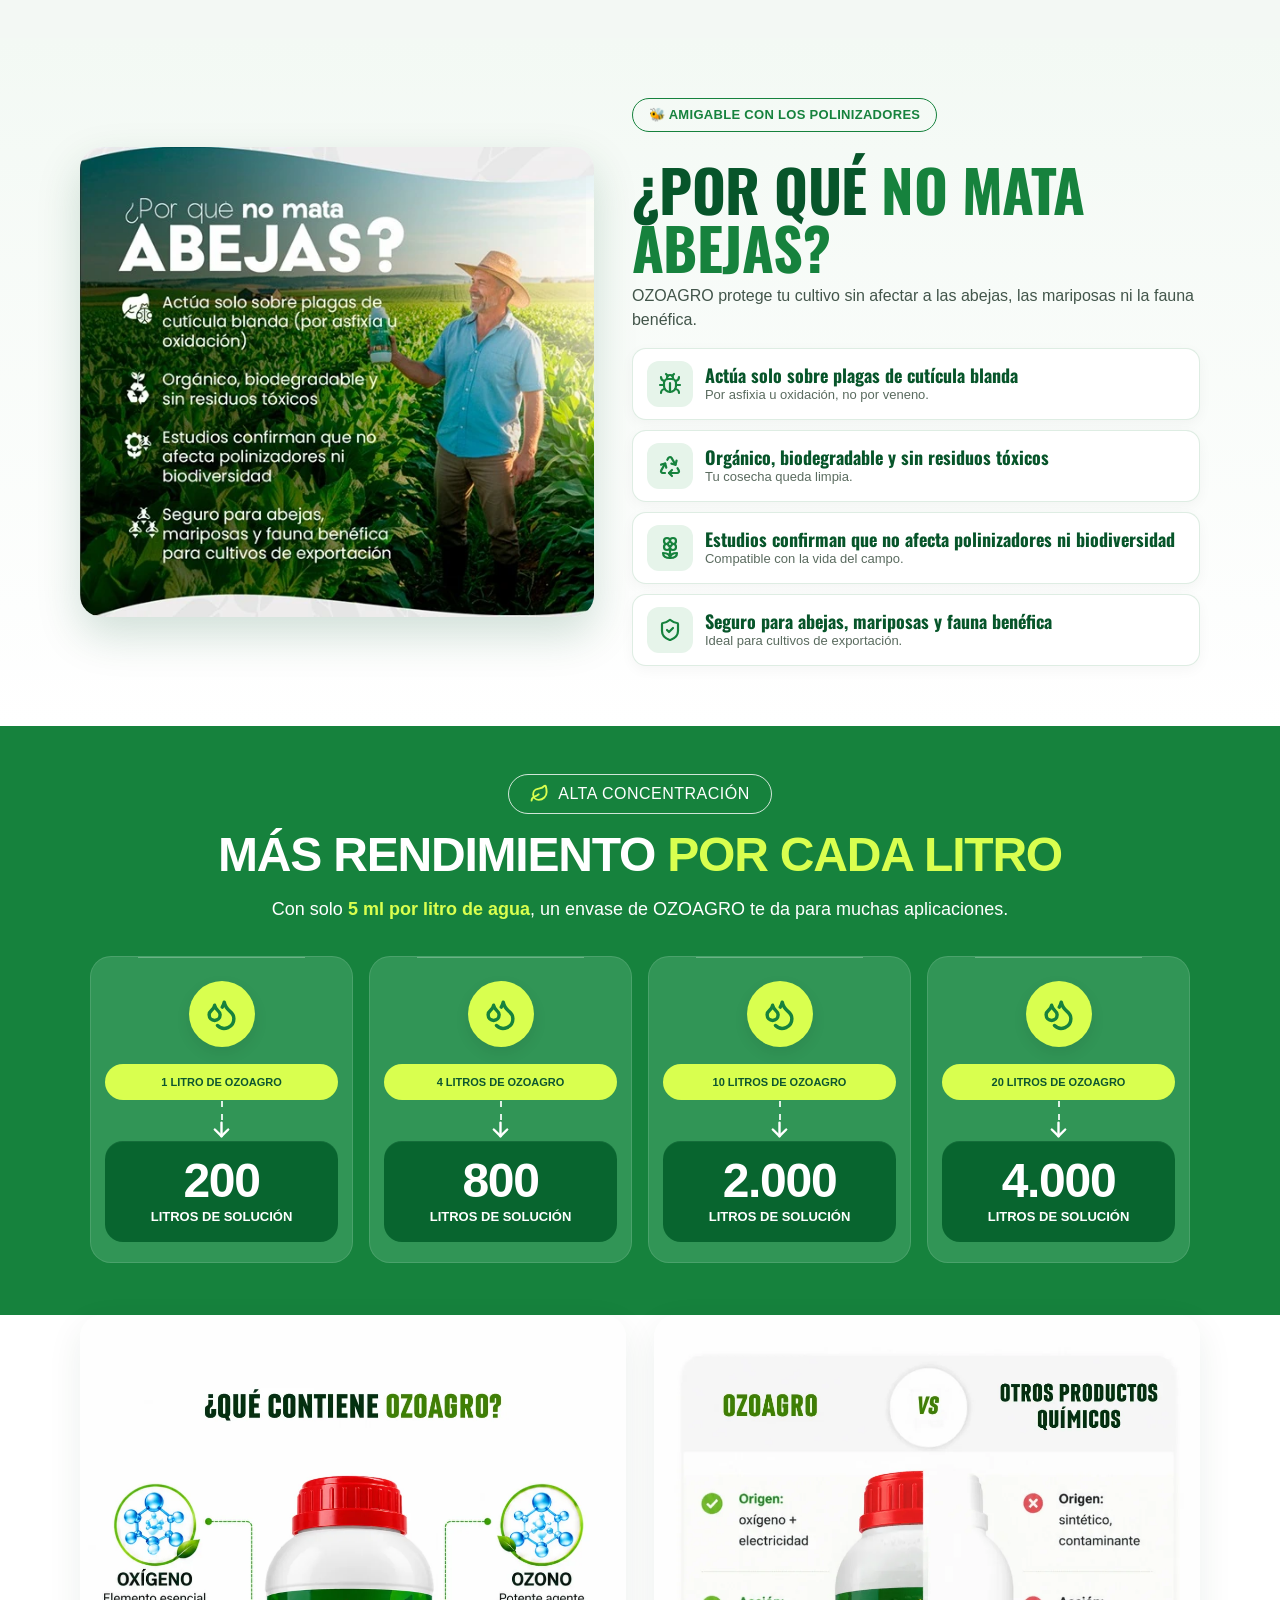
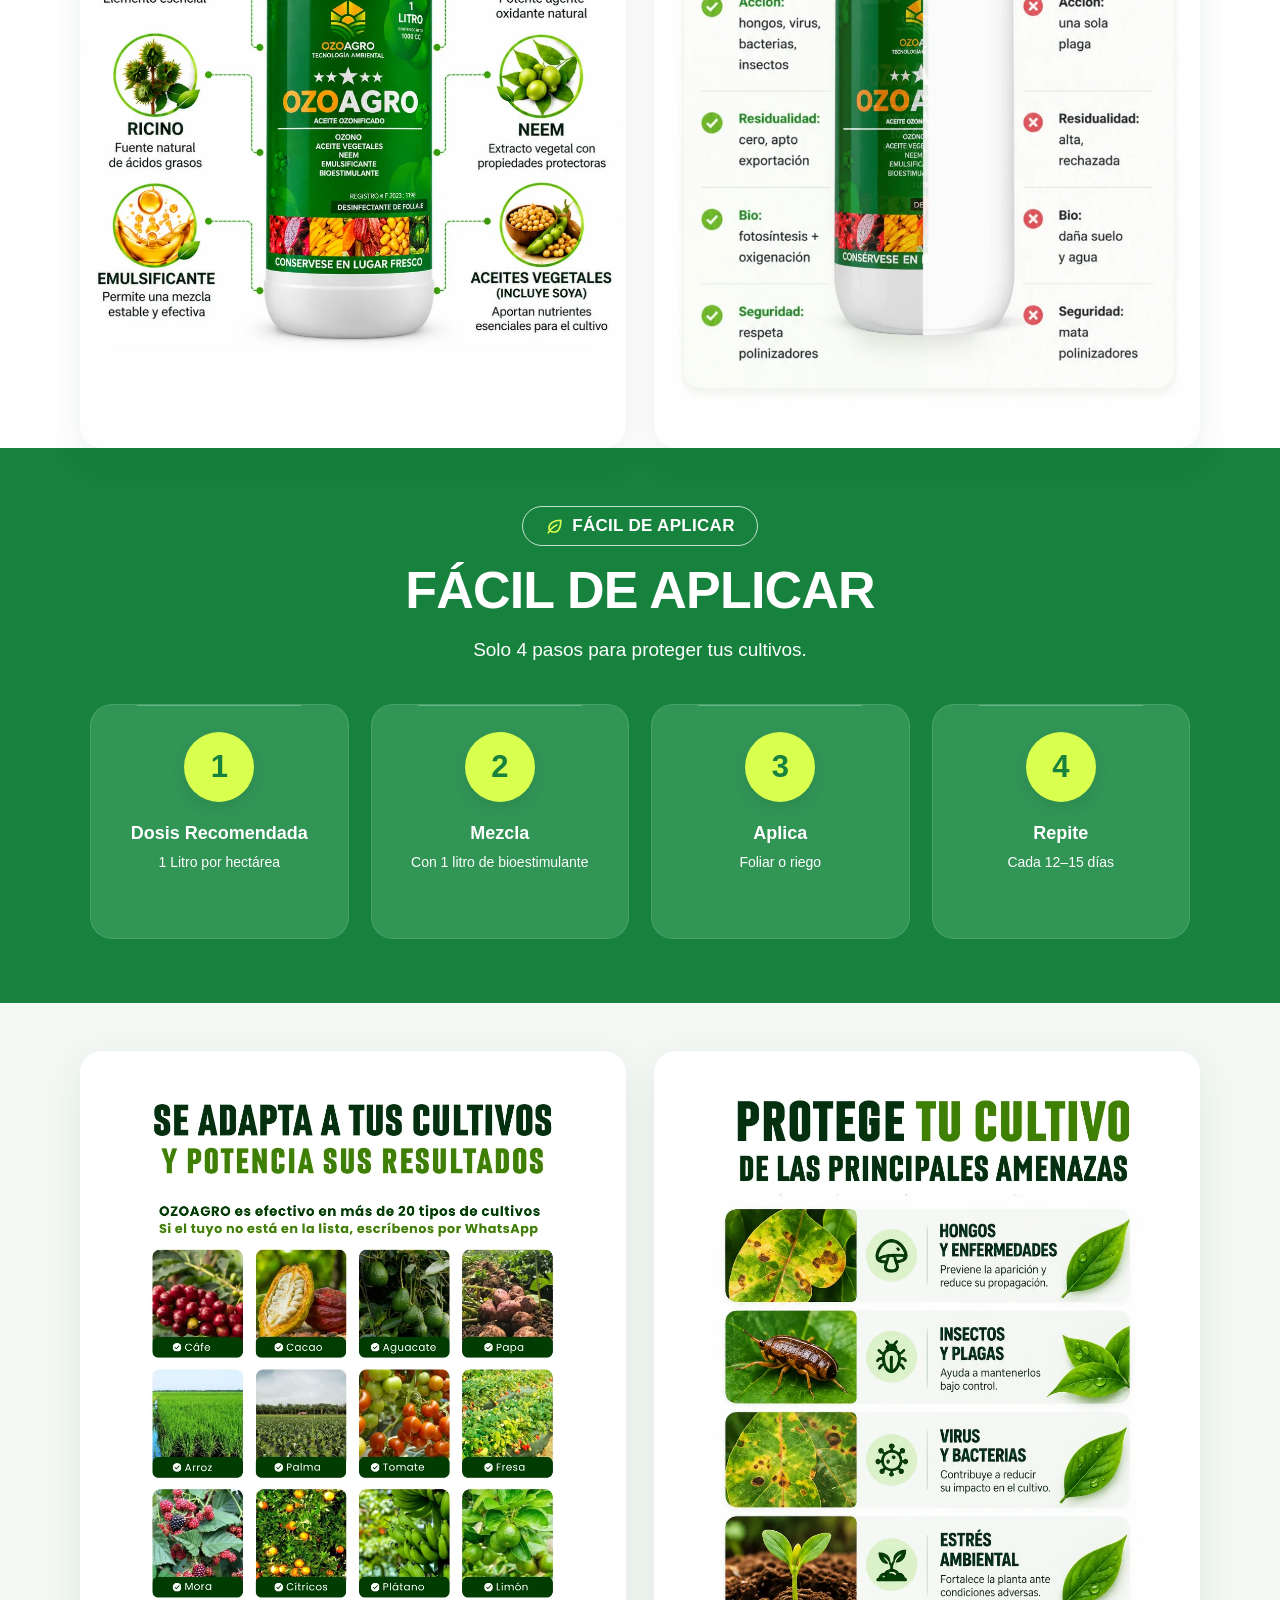
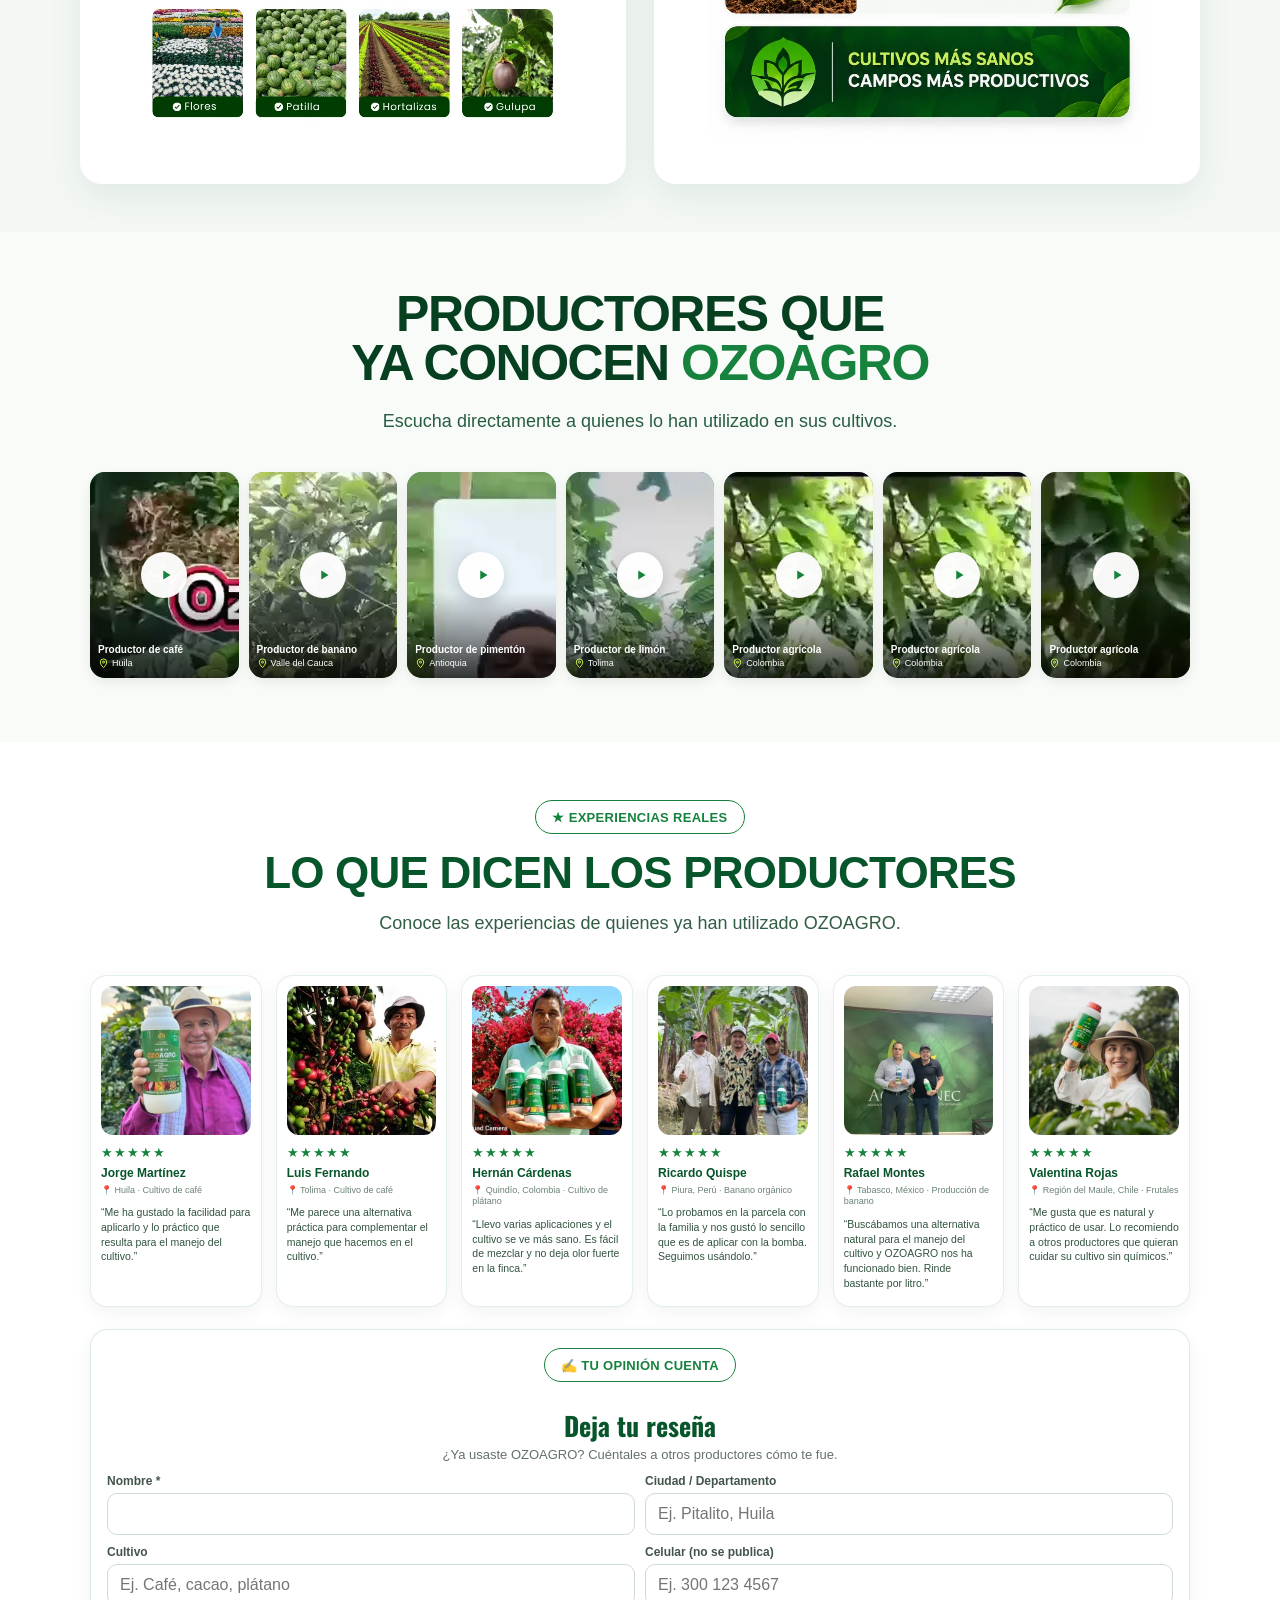
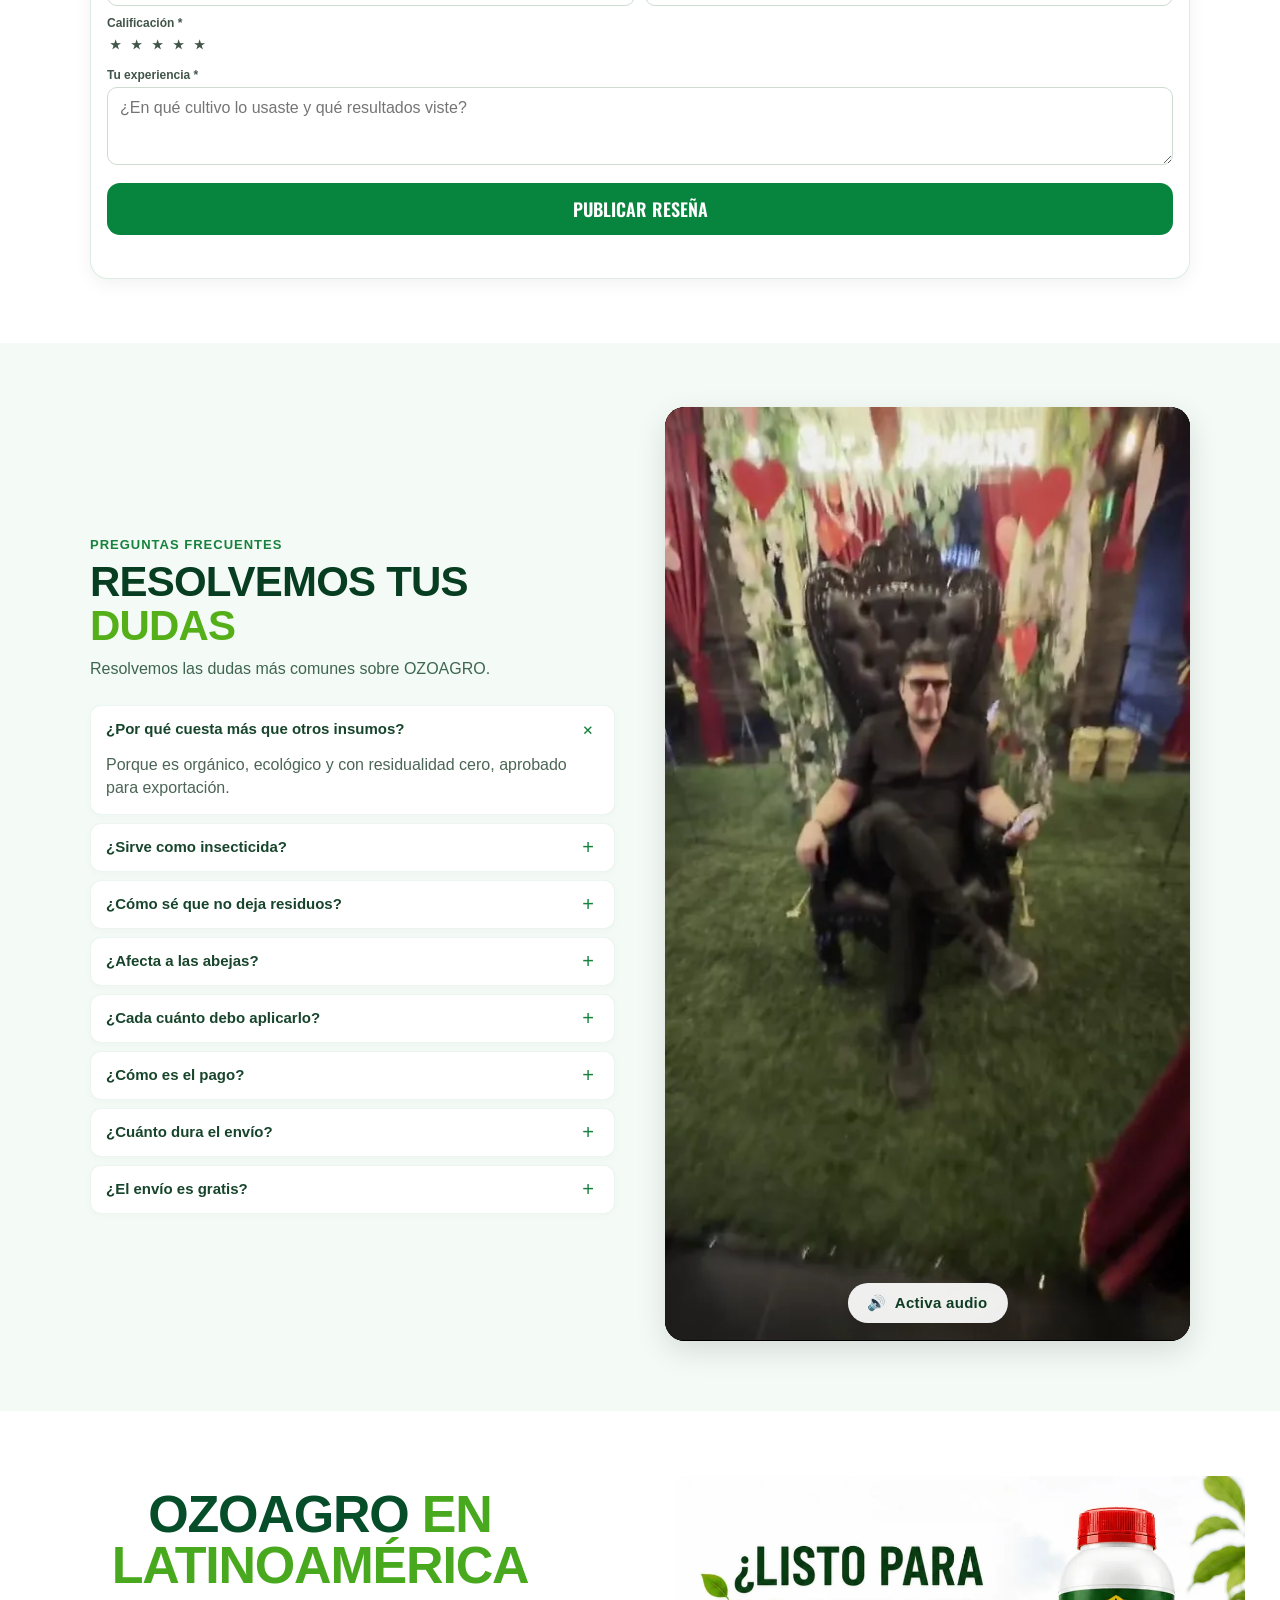
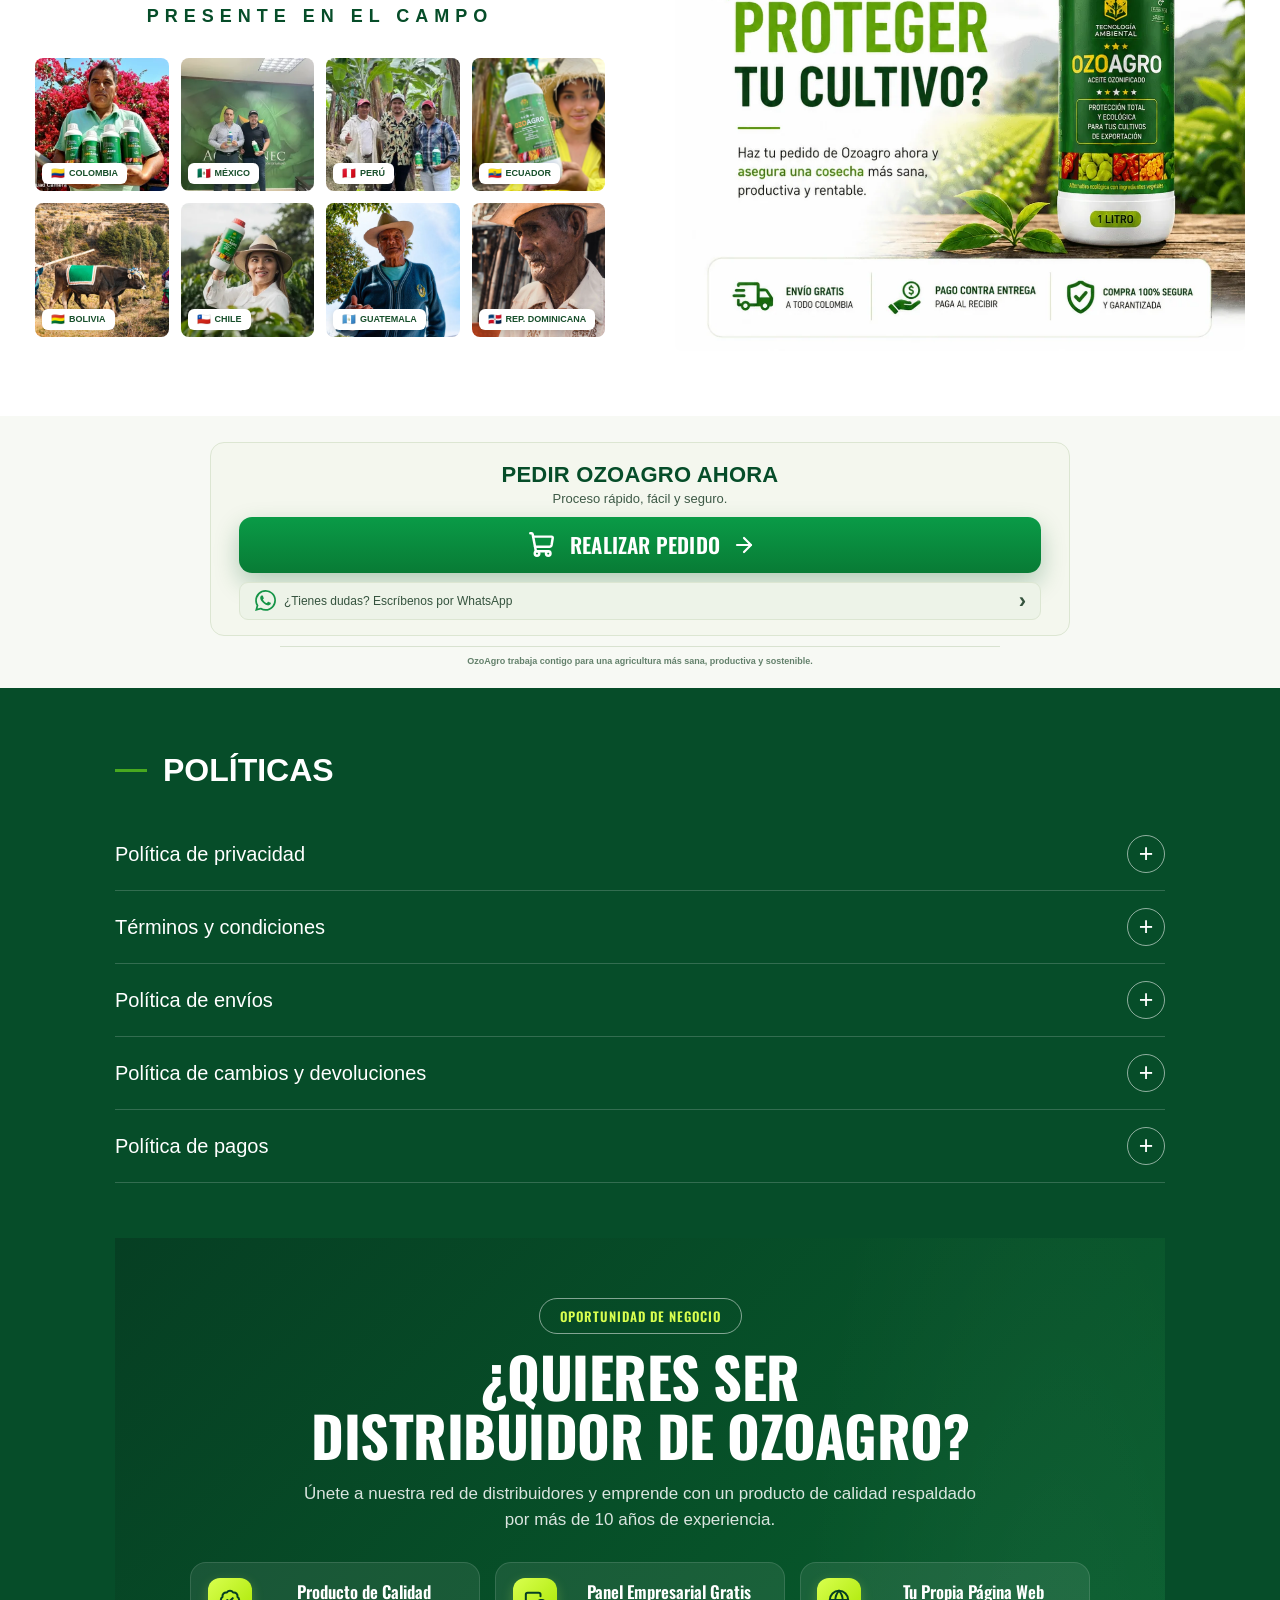
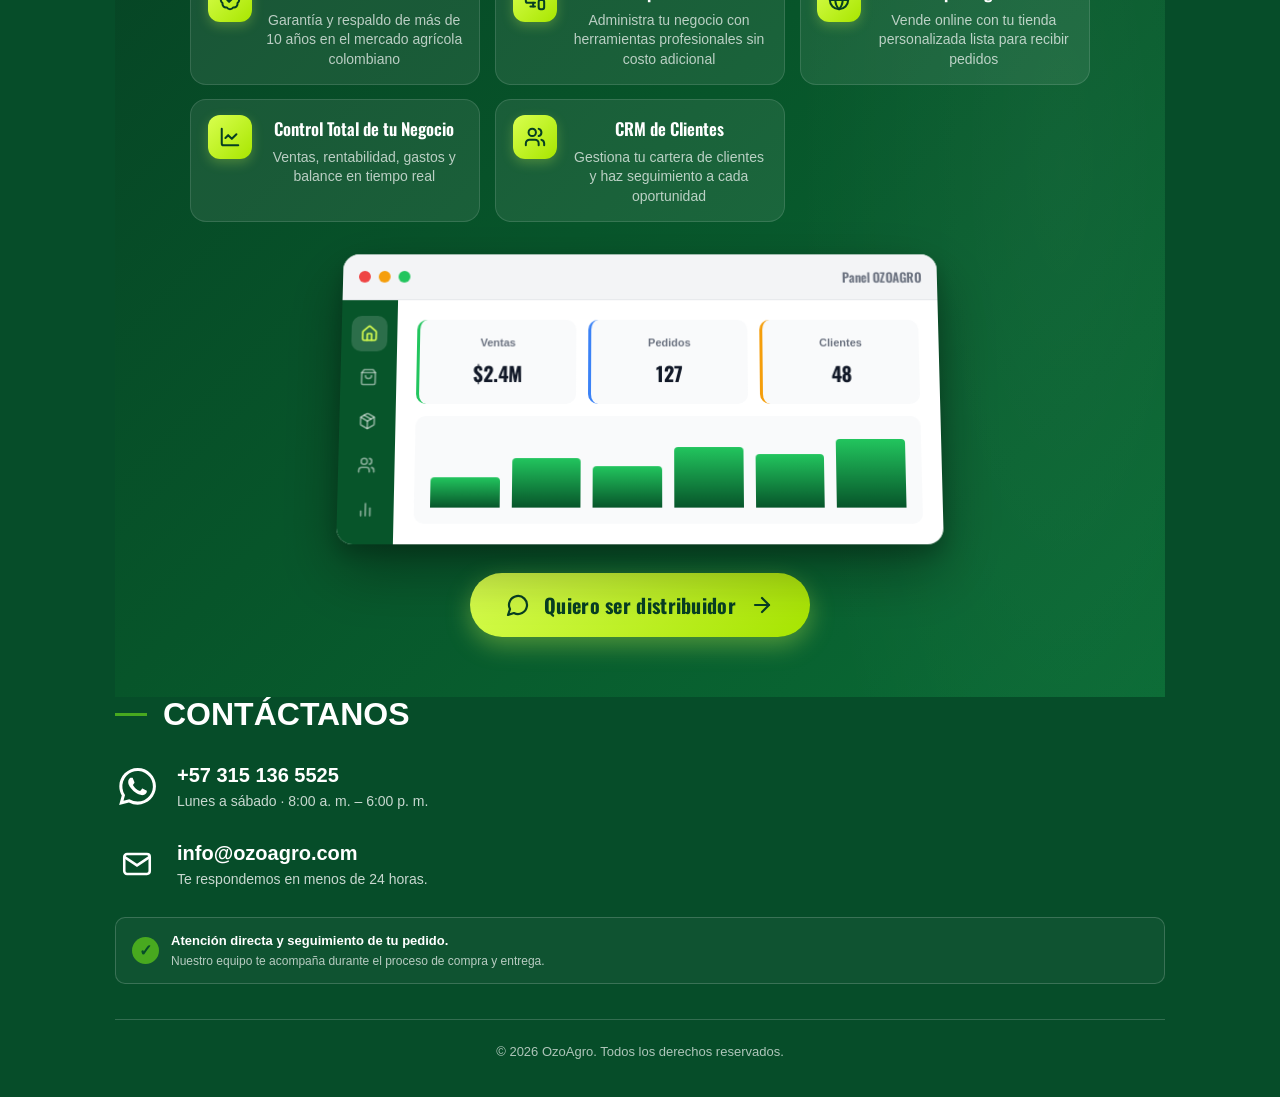
==== commit ddad1caa: "landing: botones de WhatsApp al número del agente Andrés (+57 315 136 5525, API oficial); conexion.j" ====
--- a/index.html
+++ b/index.html
@@ -209,7 +209,7 @@
           </button>
           <div class="secure-note"><i data-lucide="lock-keyhole" aria-hidden="true"></i> Compra 100% segura</div>
 
-          <a class="whatsapp-cta" href="https://wa.me/573145933481?text=Hola,%20quiero%20informaci%C3%B3n%20sobre%20OZOAGRO" target="_blank" rel="noopener" aria-label="Escribir por WhatsApp">
+          <a class="whatsapp-cta" href="https://wa.me/573151365525?text=Hola,%20quiero%20informaci%C3%B3n%20sobre%20OZOAGRO" target="_blank" rel="noopener" aria-label="Escribir por WhatsApp">
             <span class="whatsapp-icon" aria-hidden="true"><svg viewBox="0 0 24 24" width="27" height="27" aria-hidden="true"><path fill="#07843d" d="M20.5 3.5A11.85 11.85 0 0 0 12.08 0C5.53 0 .2 5.32.2 11.87c0 2.09.55 4.13 1.59 5.93L.1 24l6.34-1.66a11.85 11.85 0 0 0 5.64 1.43h.01c6.55 0 11.88-5.33 11.88-11.88 0-3.17-1.23-6.15-3.47-8.39zM12.09 21.77h-.01a9.86 9.86 0 0 1-5.02-1.37l-.36-.21-3.76.99 1-3.67-.24-.38a9.84 9.84 0 0 1-1.51-5.26c0-5.44 4.43-9.87 9.88-9.87 2.64 0 5.12 1.03 6.98 2.9a9.8 9.8 0 0 1 2.89 6.98c0 5.44-4.43 9.89-9.85 9.89zm5.41-7.39c-.3-.15-1.76-.87-2.03-.97-.27-.1-.47-.15-.67.15-.2.3-.77.97-.94 1.16-.17.2-.35.22-.64.07-.3-.15-1.25-.46-2.39-1.47-.88-.79-1.48-1.76-1.65-2.06-.17-.3-.02-.46.13-.61.13-.13.3-.35.45-.52.15-.17.2-.3.3-.5.1-.2.05-.37-.03-.52-.07-.15-.67-1.61-.91-2.21-.24-.58-.49-.5-.67-.51h-.57c-.2 0-.52.07-.79.37-.27.3-1.04 1.02-1.04 2.48s1.07 2.88 1.21 3.08c.15.2 2.1 3.2 5.08 4.49.71.31 1.26.49 1.69.63.71.23 1.36.2 1.87.12.57-.09 1.76-.72 2.01-1.41.25-.7.25-1.29.17-1.41-.07-.13-.27-.2-.57-.35z"/></svg></span>
             <span>¿Tienes dudas? Escríbenos por WhatsApp</span>
             <strong><i data-lucide="arrow-right"></i></strong>
@@ -1938,7 +1938,7 @@
       <!-- WHATSAPP -->
 
       <a
-        href="https://wa.me/573145933481"
+        href="https://wa.me/573151365525"
         class="ozoagro-final-cta-whatsapp"
         target="_blank"
         rel="noopener noreferrer"
@@ -1982,7 +1982,7 @@
 
   </main>
 
-    <a class="ozo-wa-float" href="https://wa.me/573145933481?text=Hola,%20quiero%20informaci%C3%B3n%20sobre%20OZOAGRO" target="_blank" rel="noopener" aria-label="Escríbenos por WhatsApp">
+    <a class="ozo-wa-float" href="https://wa.me/573151365525?text=Hola,%20quiero%20informaci%C3%B3n%20sobre%20OZOAGRO" target="_blank" rel="noopener" aria-label="Escríbenos por WhatsApp">
     <svg viewBox="0 0 24 24" aria-hidden="true"><path fill="currentColor" d="M20.5 3.5A11.85 11.85 0 0 0 12.08 0C5.53 0 .2 5.32.2 11.87c0 2.09.55 4.13 1.59 5.93L.1 24l6.34-1.66a11.85 11.85 0 0 0 5.64 1.43h.01c6.55 0 11.88-5.33 11.88-11.88 0-3.17-1.23-6.15-3.47-8.39zM12.09 21.77h-.01a9.86 9.86 0 0 1-5.02-1.37l-.36-.21-3.76.99 1-3.67-.24-.38a9.84 9.84 0 0 1-1.51-5.26c0-5.44 4.43-9.87 9.88-9.87 2.64 0 5.12 1.03 6.98 2.9a9.8 9.8 0 0 1 2.89 6.98c0 5.44-4.43 9.89-9.85 9.89zm5.41-7.39c-.3-.15-1.76-.87-2.03-.97-.27-.1-.47-.15-.67.15-.2.3-.77.97-.94 1.16-.17.2-.35.22-.64.07-.3-.15-1.25-.46-2.39-1.47-.88-.79-1.48-1.76-1.65-2.06-.17-.3-.02-.46.13-.61.13-.13.3-.35.45-.52.15-.17.2-.3.3-.5.1-.2.05-.37-.03-.52-.07-.15-.67-1.61-.91-2.21-.24-.58-.49-.5-.67-.51h-.57c-.2 0-.52.07-.79.37-.27.3-1.04 1.02-1.04 2.48s1.07 2.88 1.21 3.08c.15.2 2.1 3.2 5.08 4.49.71.31 1.26.49 1.69.63.71.23 1.36.2 1.87.12.57-.09 1.76-.72 2.01-1.41.25-.7.25-1.29.17-1.41-.07-.13-.27-.2-.57-.35z"/></svg>
   </a>
   <div class="sticky-order-bar" id="stickyOrderBar" aria-hidden="true">
@@ -2306,7 +2306,7 @@
         </div>
 
         <a
-          href="https://wa.me/573145933481?text=Hola%2C%20quiero%20ser%20distribuidor%20de%20OZOAGRO"
+          href="https://wa.me/573151365525?text=Hola%2C%20quiero%20ser%20distribuidor%20de%20OZOAGRO"
           class="distributor-cta-btn"
           target="_blank"
           rel="noopener noreferrer"
@@ -2334,7 +2334,7 @@
 
       <!-- WHATSAPP -->
       <a
-        href="https://wa.me/573145933481"
+        href="https://wa.me/573151365525"
         class="footer-contact-item"
         target="_blank"
         rel="noopener noreferrer"
@@ -2355,7 +2355,7 @@
 
         <div class="footer-contact-text">
 
-          <strong>+57 314 593 3481</strong>
+          <strong>+57 315 136 5525</strong>
 
           <span>
             Lunes a sábado · 8:00 a. m. – 6:00 p. m.
@@ -2451,6 +2451,6 @@
 </footer>
   <script src="landing/script.js?v=20260924a"></script>
   <script src="https://cdn.jsdelivr.net/npm/@supabase/supabase-js@2" defer></script>
-  <script src="landing/js/conexion.js?v=20260924a" defer></script>
+  <script src="landing/js/conexion.js?v=20261014a" defer></script>
 </body>
 </html>
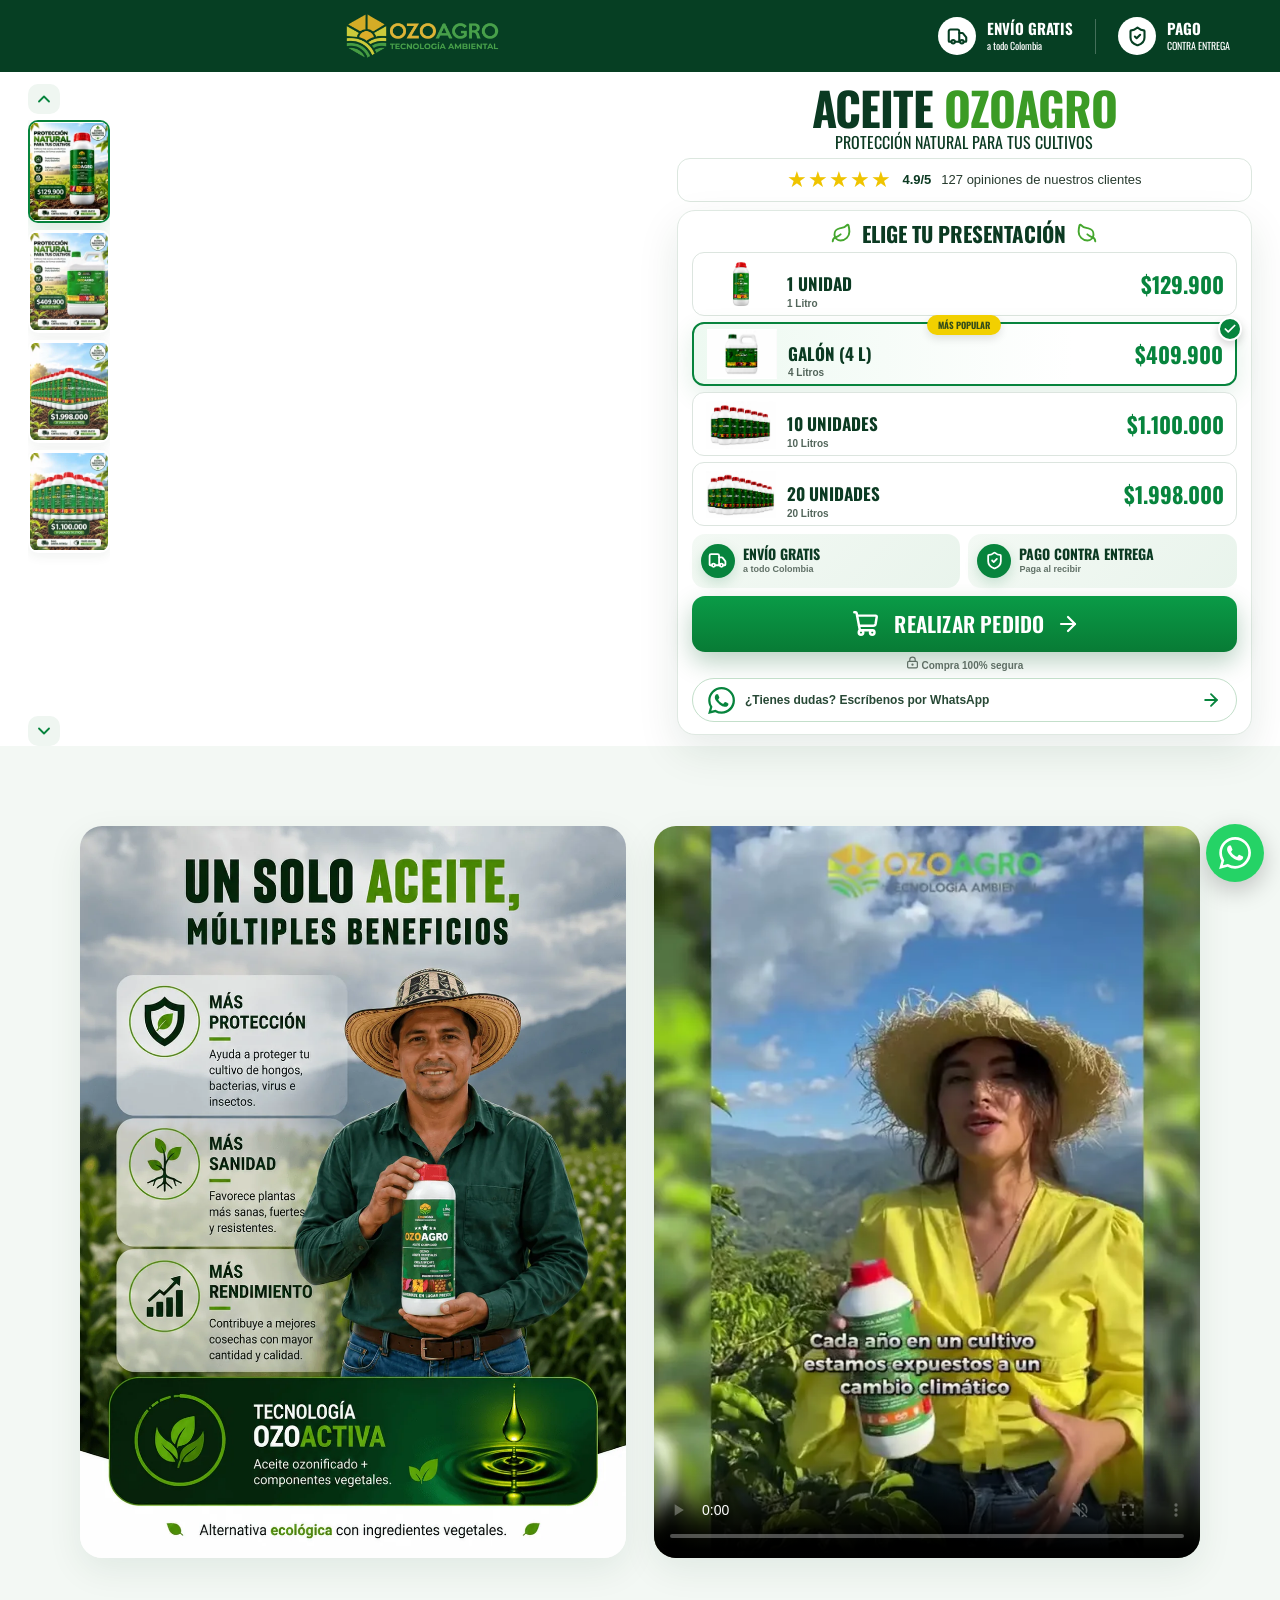
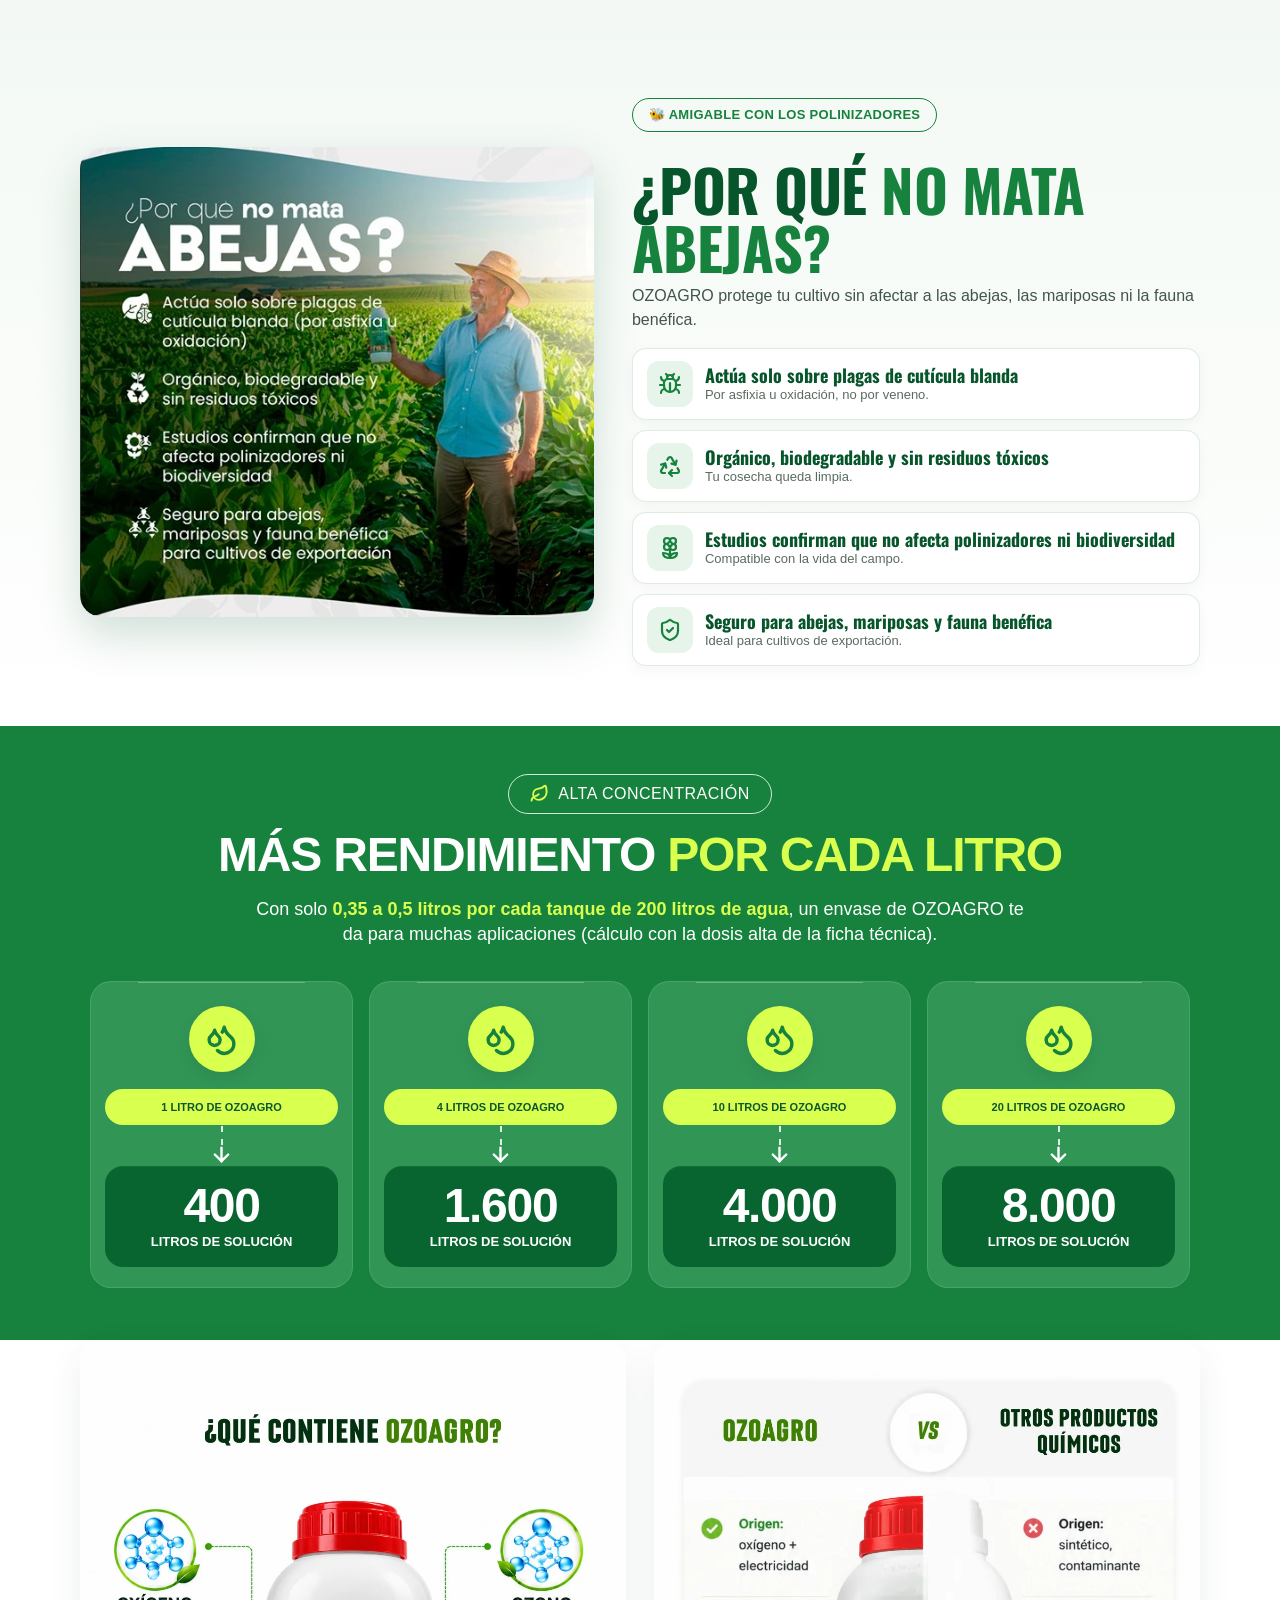
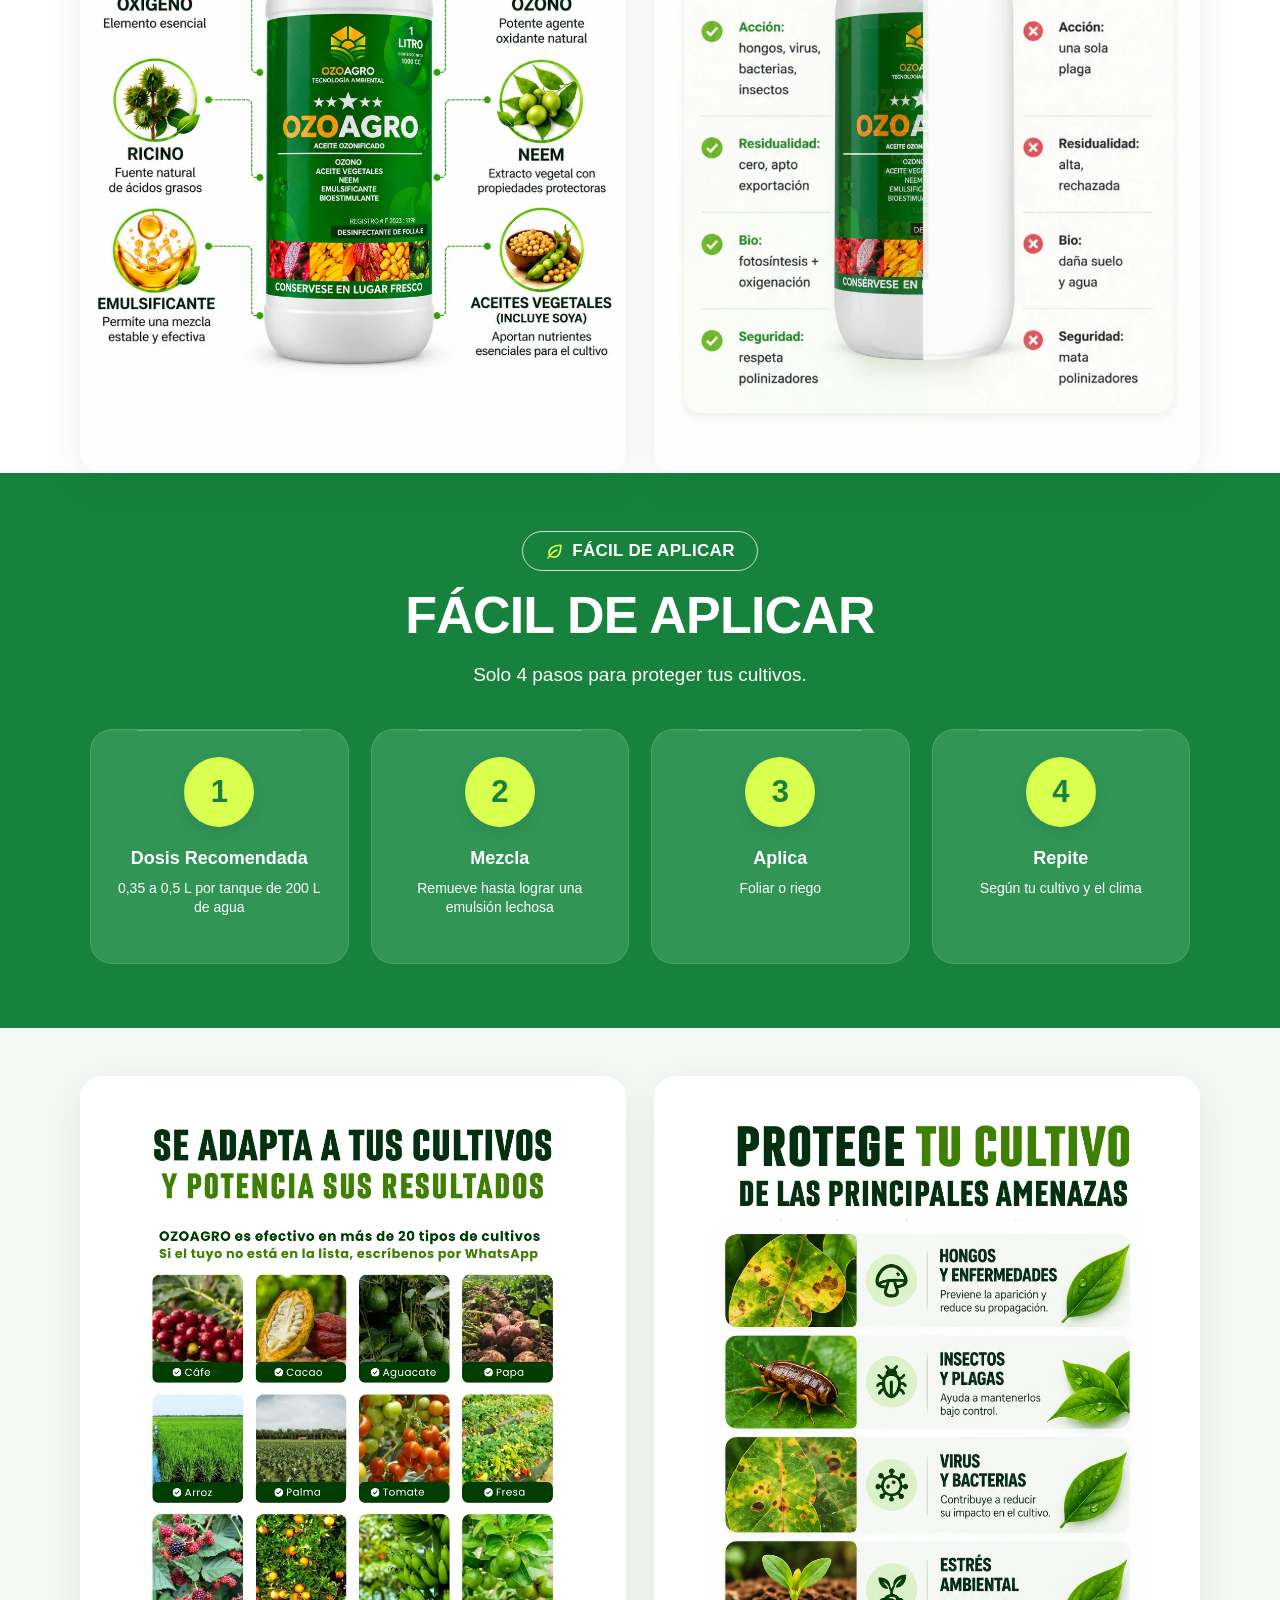
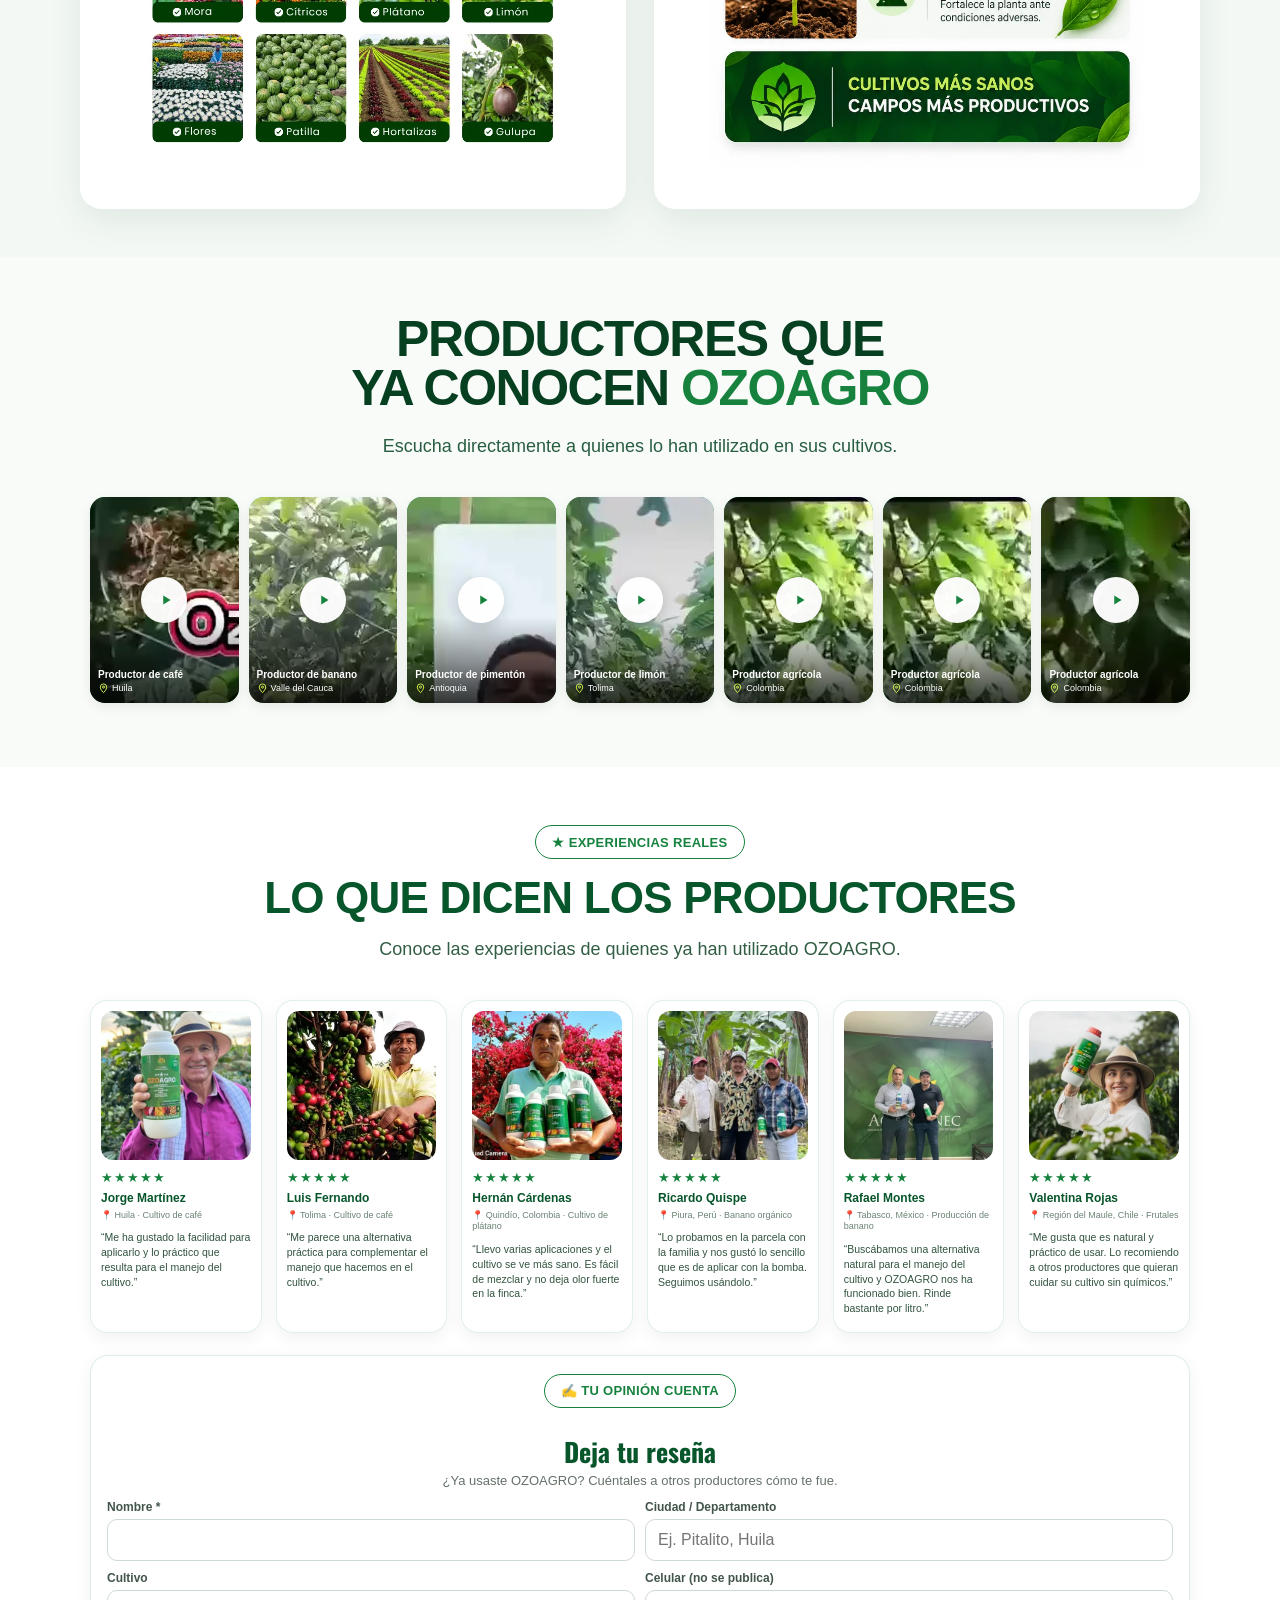
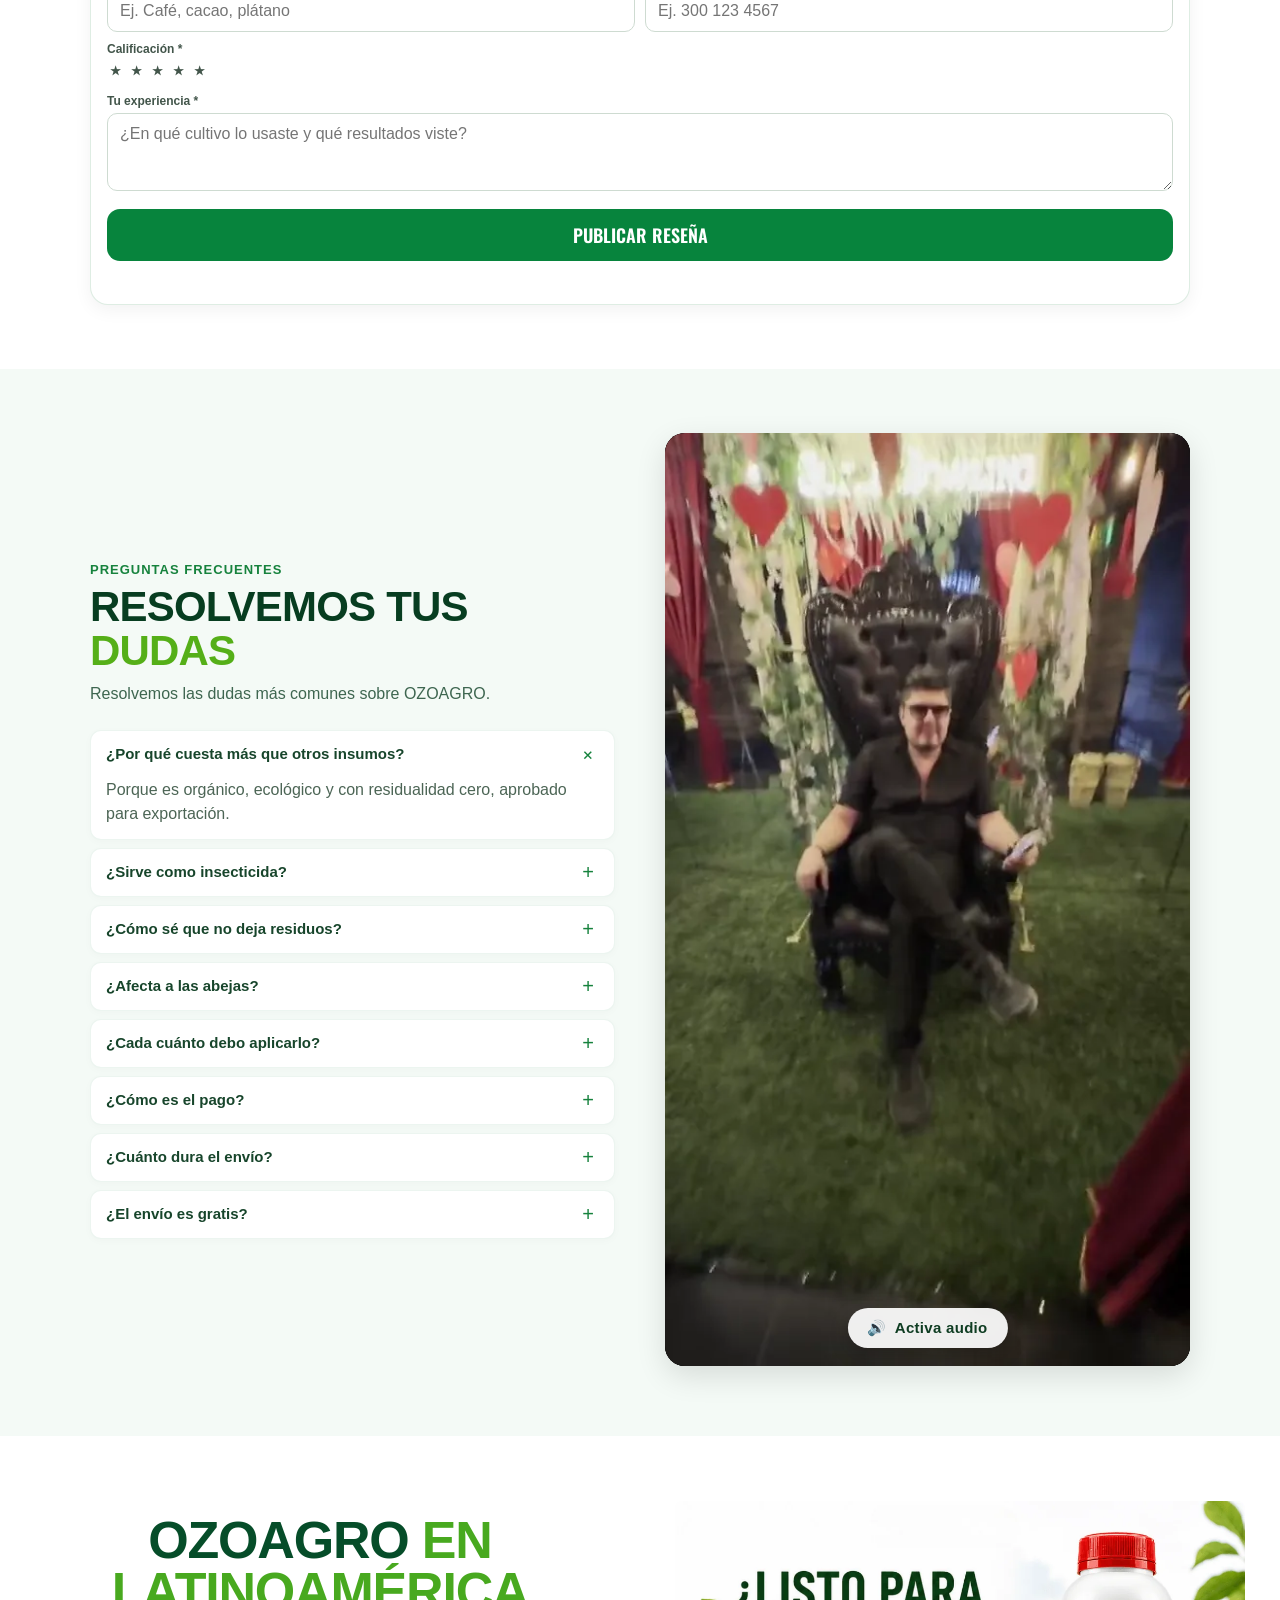
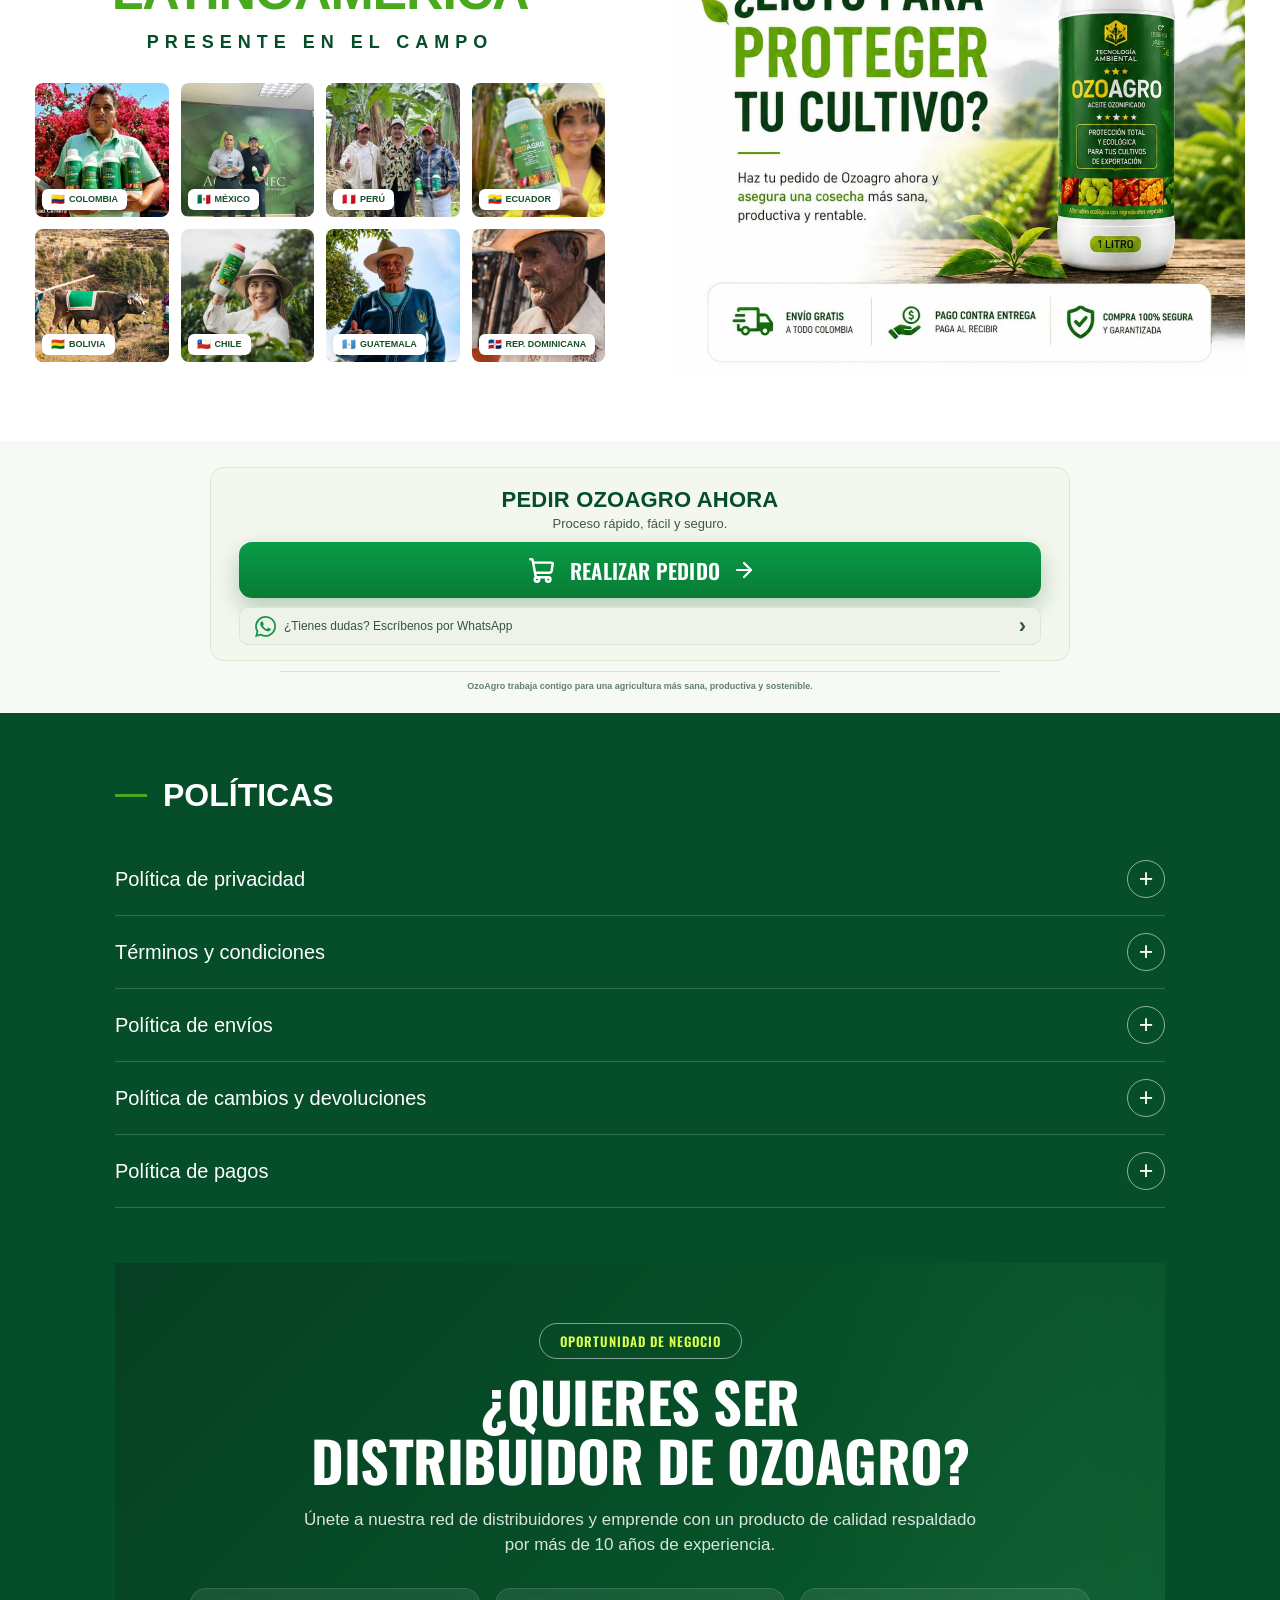
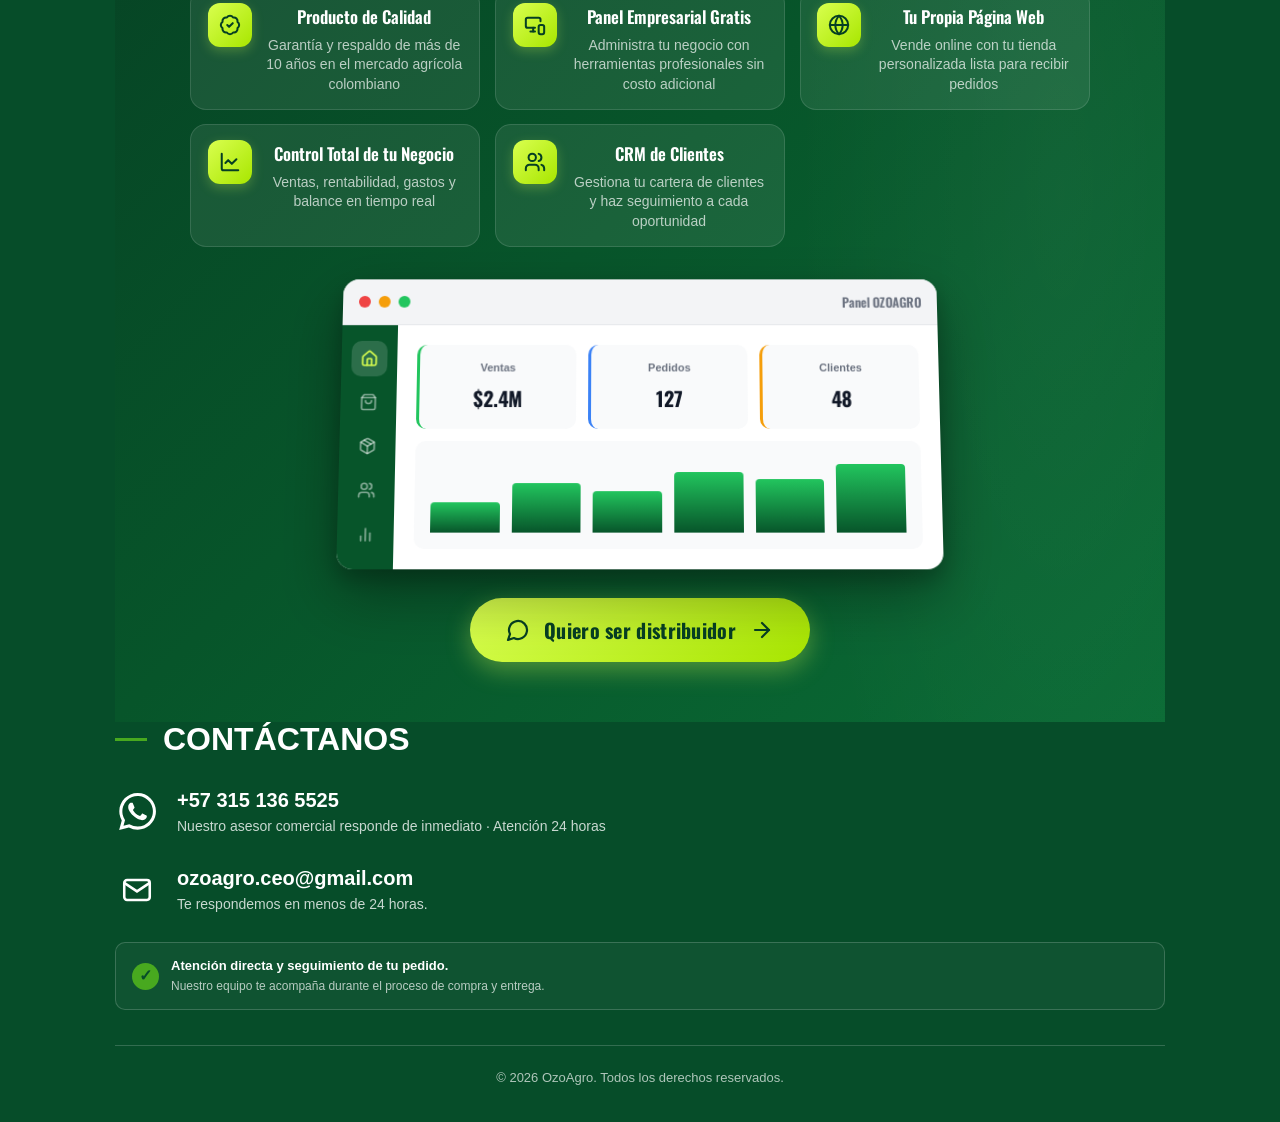
==== commit c431deb8: "landing y agente alineados con la ficha técnica: dosis 0,35-0,5 L por tanque de 200 L (rendimiento 1" ====
--- a/index.html
+++ b/index.html
@@ -325,8 +325,7 @@
       </h2>
 
       <p class="yield-subtitle">
-        Con solo <strong>5 ml por litro de agua</strong>, un envase de
-        OZOAGRO te da para muchas aplicaciones.
+        Con solo <strong>0,35 a 0,5 litros por cada tanque de 200 litros de agua</strong>, un envase de OZOAGRO te da para muchas aplicaciones (cálculo con la dosis alta de la ficha técnica).
       </p>
 
     </div>
@@ -355,8 +354,8 @@
 
           <div
             class="yield-number"
-            data-target="200"
-            data-format="200"
+            data-target="400"
+            data-format="400"
           >
             0
           </div>
@@ -389,8 +388,8 @@
 
           <div
             class="yield-number"
-            data-target="800"
-            data-format="800"
+            data-target="1600"
+            data-format="1.600"
           >
             0
           </div>
@@ -413,40 +412,6 @@
 
         <div class="yield-input">
           10 LITROS DE OZOAGRO
-        </div>
-
-        <div class="yield-arrow" aria-hidden="true">
-          <i data-lucide="arrow-down"></i>
-        </div>
-
-        <div class="yield-result">
-
-          <div
-            class="yield-number"
-            data-target="2000"
-            data-format="2.000"
-          >
-            0
-          </div>
-
-          <div class="yield-label">
-            LITROS DE SOLUCIÓN
-          </div>
-
-        </div>
-
-      </article>
-
-
-      <!-- 20 LITROS -->
-      <article class="yield-card">
-
-        <div class="yield-icon">
-          <i data-lucide="droplets" aria-hidden="true"></i>
-        </div>
-
-        <div class="yield-input">
-          20 LITROS DE OZOAGRO
         </div>
 
         <div class="yield-arrow" aria-hidden="true">
@@ -459,6 +424,40 @@
             class="yield-number"
             data-target="4000"
             data-format="4.000"
+          >
+            0
+          </div>
+
+          <div class="yield-label">
+            LITROS DE SOLUCIÓN
+          </div>
+
+        </div>
+
+      </article>
+
+
+      <!-- 20 LITROS -->
+      <article class="yield-card">
+
+        <div class="yield-icon">
+          <i data-lucide="droplets" aria-hidden="true"></i>
+        </div>
+
+        <div class="yield-input">
+          20 LITROS DE OZOAGRO
+        </div>
+
+        <div class="yield-arrow" aria-hidden="true">
+          <i data-lucide="arrow-down"></i>
+        </div>
+
+        <div class="yield-result">
+
+          <div
+            class="yield-number"
+            data-target="8000"
+            data-format="8.000"
           >
             0
           </div>
@@ -568,8 +567,8 @@
         </h3>
 
         <p>
-          1 Litro por hectárea
-        </p>
+              0,35 a 0,5 L por tanque de 200 L de agua
+            </p>
 
       </article>
 
@@ -586,8 +585,8 @@
         </h3>
 
         <p>
-          Con 1 litro de bioestimulante
-        </p>
+              Remueve hasta lograr una emulsión lechosa
+            </p>
 
       </article>
 
@@ -622,8 +621,8 @@
         </h3>
 
         <p>
-          Cada 12–15 días
-        </p>
+              Según tu cultivo y el clima
+            </p>
 
       </article>
 
@@ -1620,7 +1619,7 @@
             </summary>
 
             <div class="faq-answer">
-              No está comprobado que sea seguro para polinizadores.
+              OZOAGRO es amigable con las abejas y los polinizadores: no es un veneno, actúa por contacto sobre hongos y plagas de cuerpo blando. Como buena práctica, aplícalo temprano en la mañana o al final de la tarde, cuando hay menos abejas en el cultivo.
             </div>
 
           </details>
@@ -1639,8 +1638,7 @@
             </summary>
 
             <div class="faq-answer">
-              Cada 12–15 días, 1 litro por hectárea
-              mezclado con bioestimulante.
+              Depende de tu cultivo, de la presión del problema y del clima. La dosis de la ficha técnica es de 0,35 a 0,5 litros de OZOAGRO por cada tanque de 200 litros de agua. Escríbenos por WhatsApp y te ayudamos a definir la frecuencia para tu caso.
             </div>
 
           </details>
@@ -2358,7 +2356,7 @@
           <strong>+57 315 136 5525</strong>
 
           <span>
-            Lunes a sábado · 8:00 a. m. – 6:00 p. m.
+            Nuestro asesor comercial responde de inmediato · Atención 24 horas
           </span>
 
         </div>
@@ -2368,7 +2366,7 @@
 
       <!-- EMAIL -->
       <a
-        href="mailto:info@ozoagro.com"
+        href="mailto:ozoagro.ceo@gmail.com"
         class="footer-contact-item"
       >
 
@@ -2395,7 +2393,7 @@
 
         <div class="footer-contact-text">
 
-          <strong>info@ozoagro.com</strong>
+          <strong>ozoagro.ceo@gmail.com</strong>
 
           <span>
             Te respondemos en menos de 24 horas.
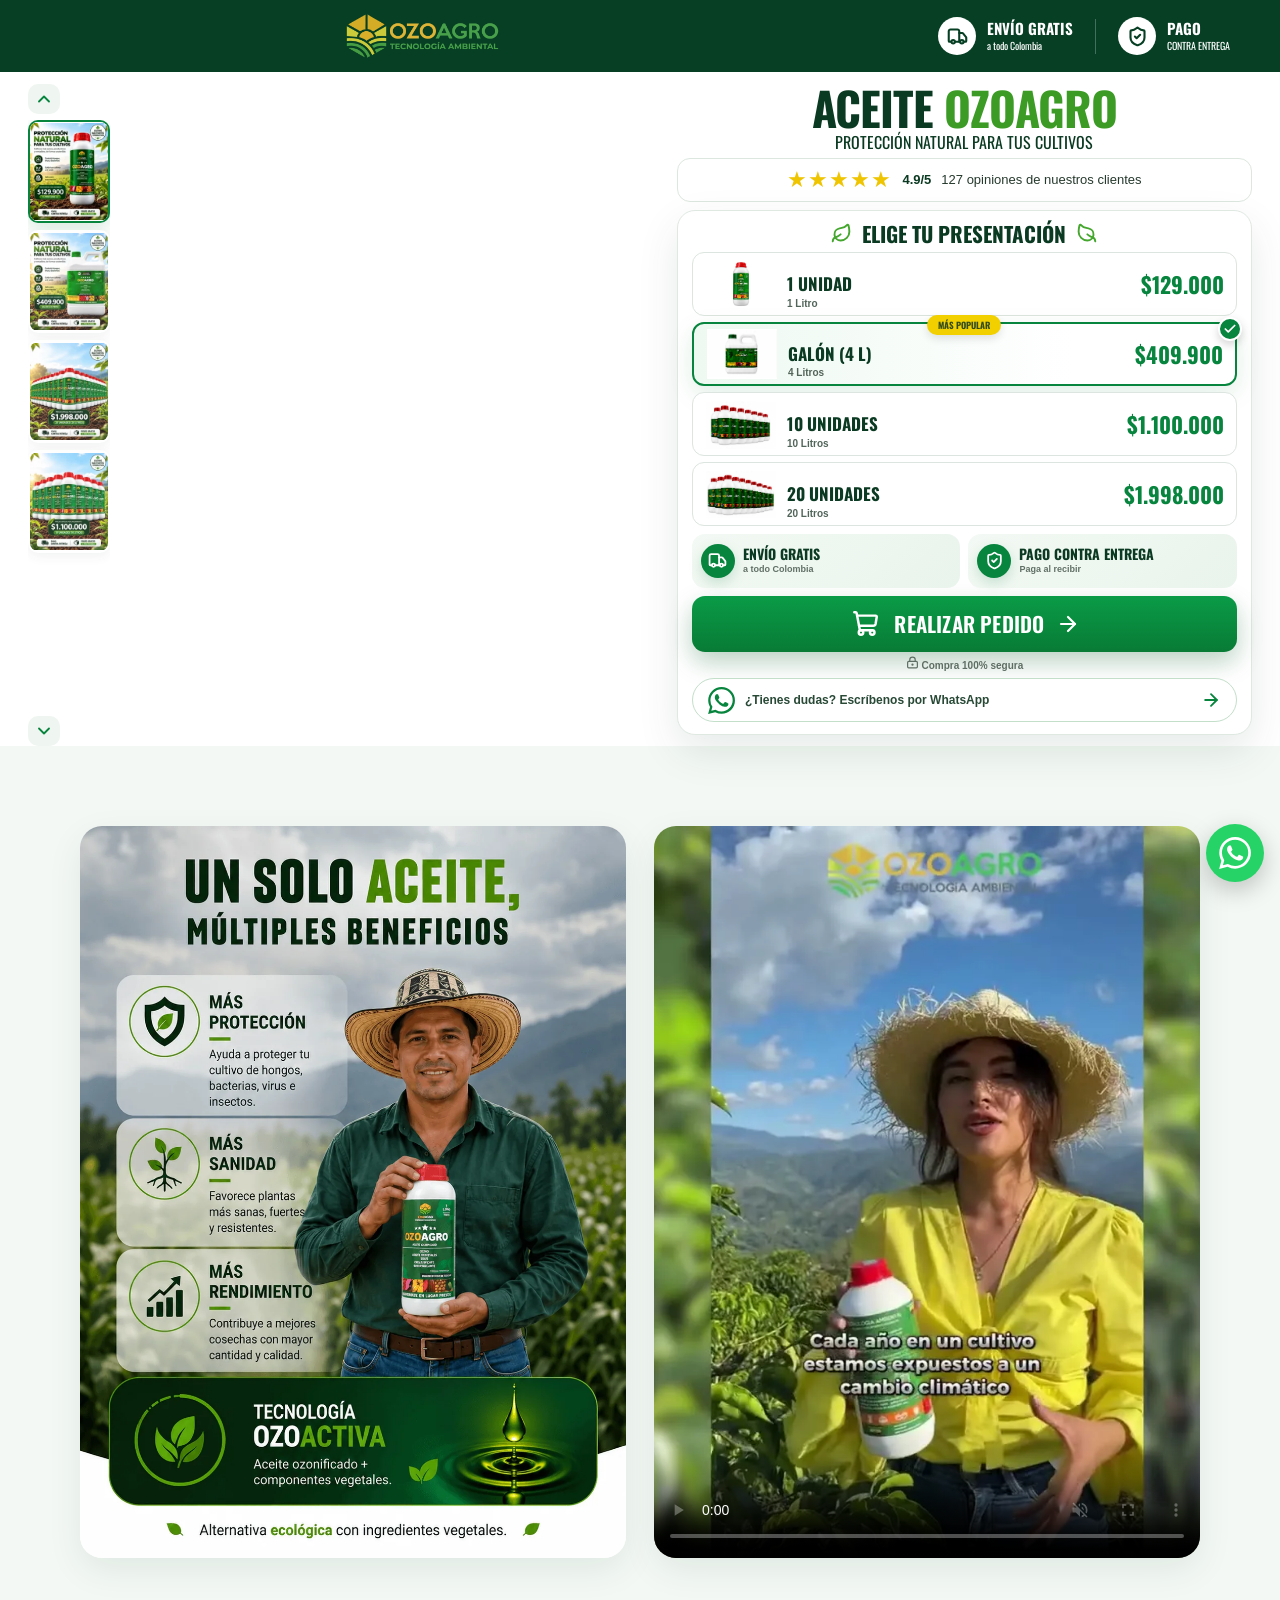
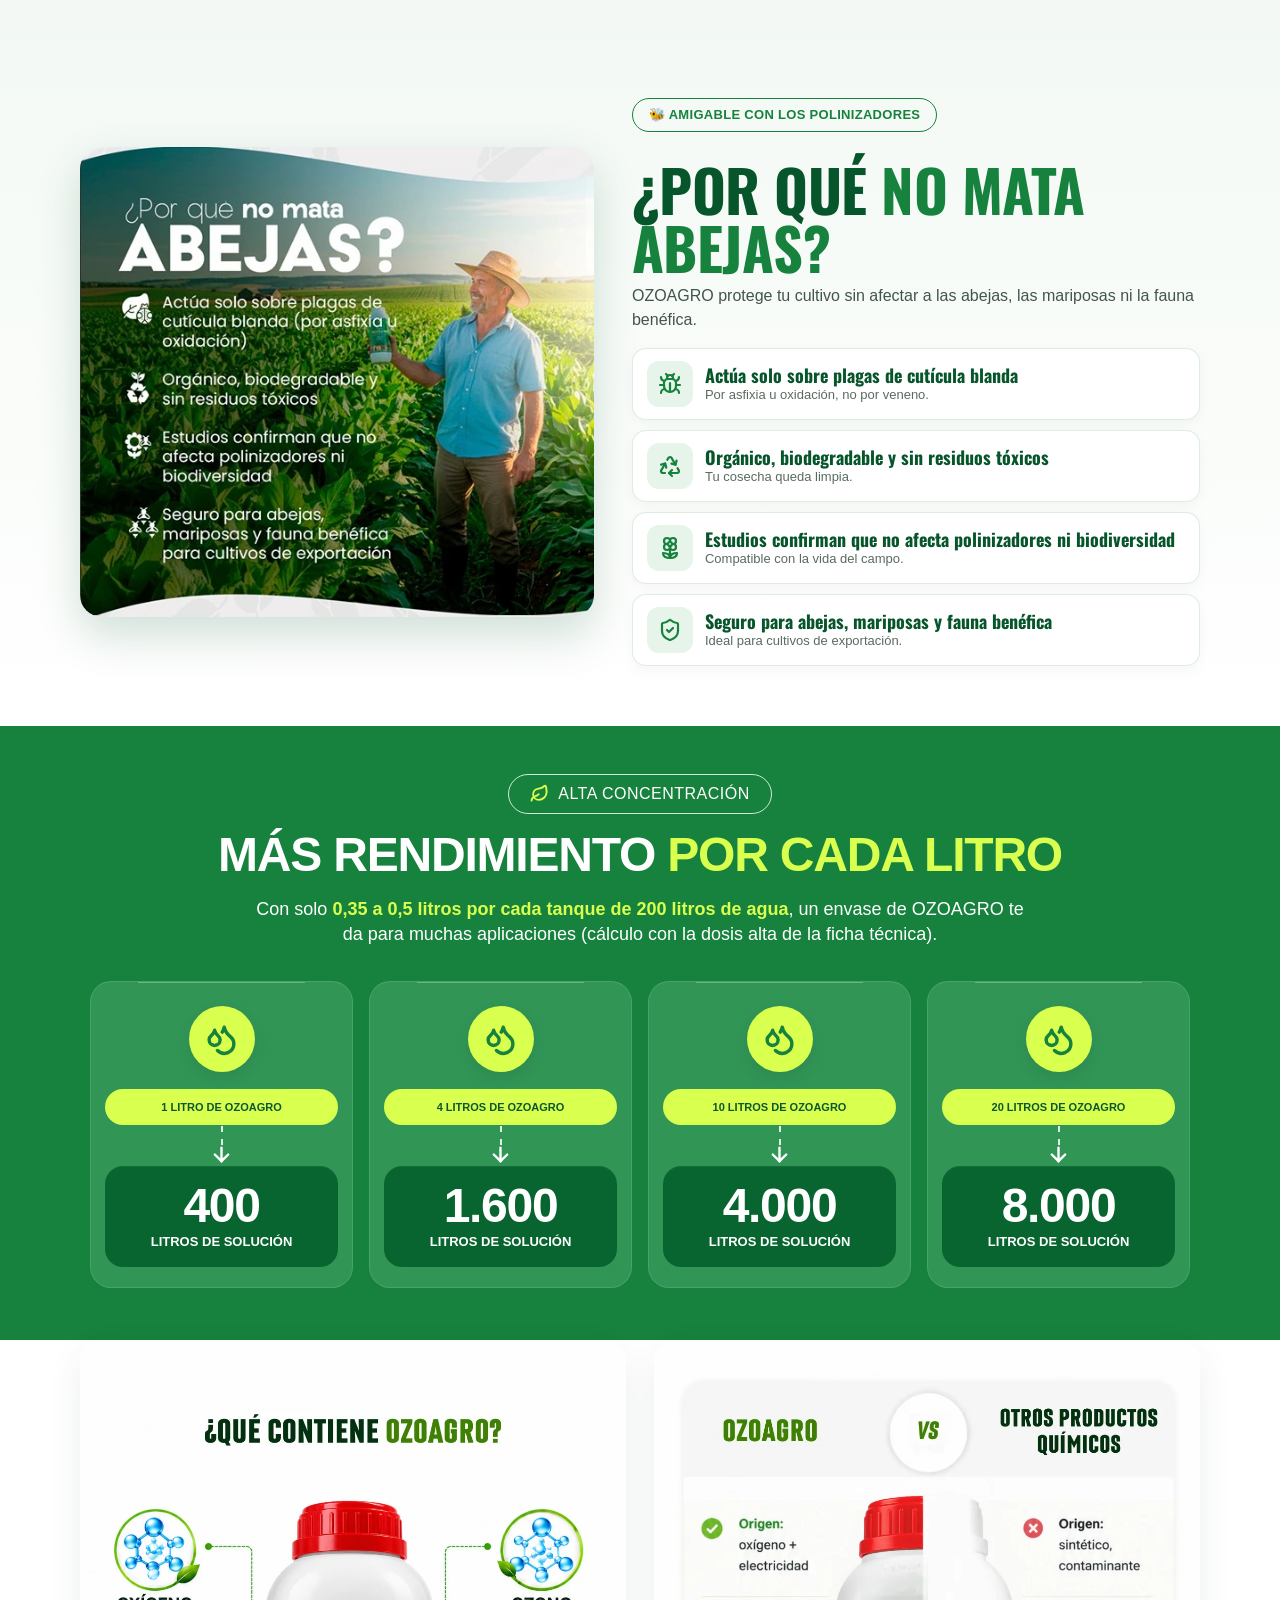
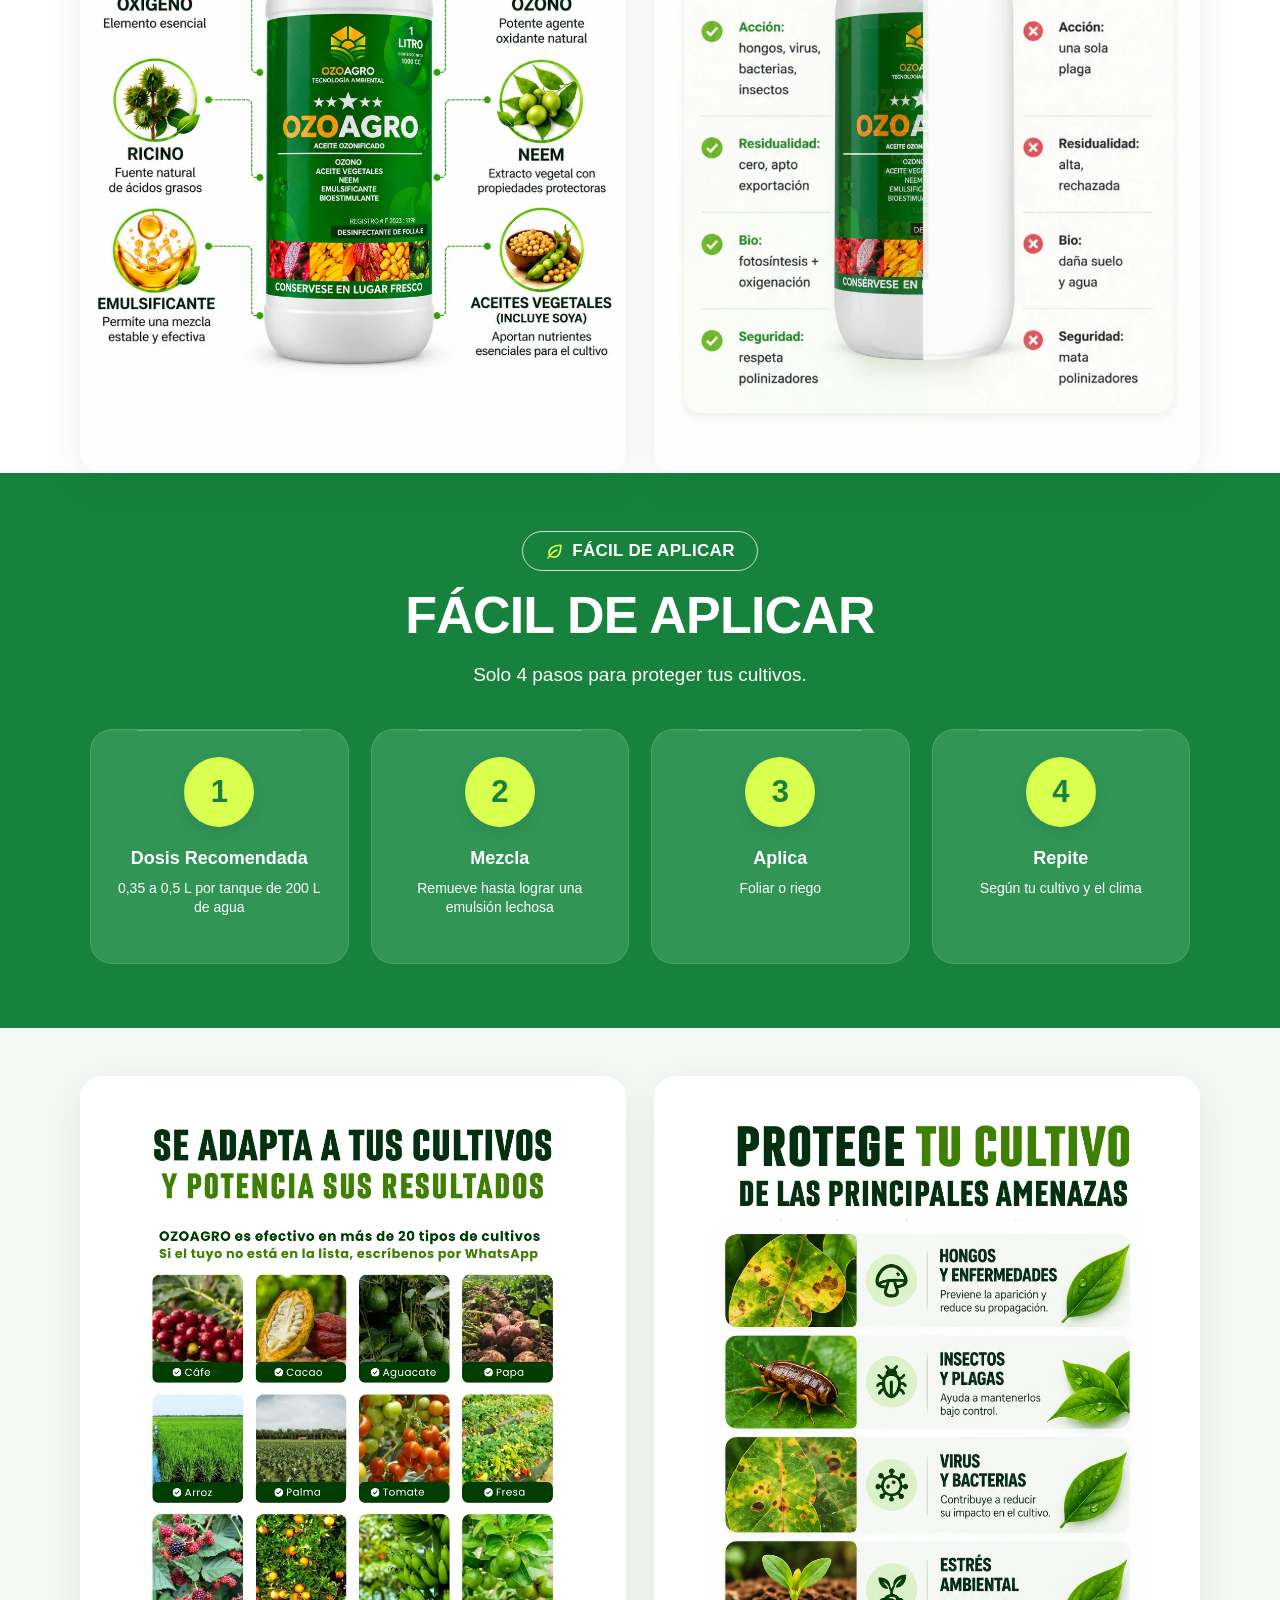
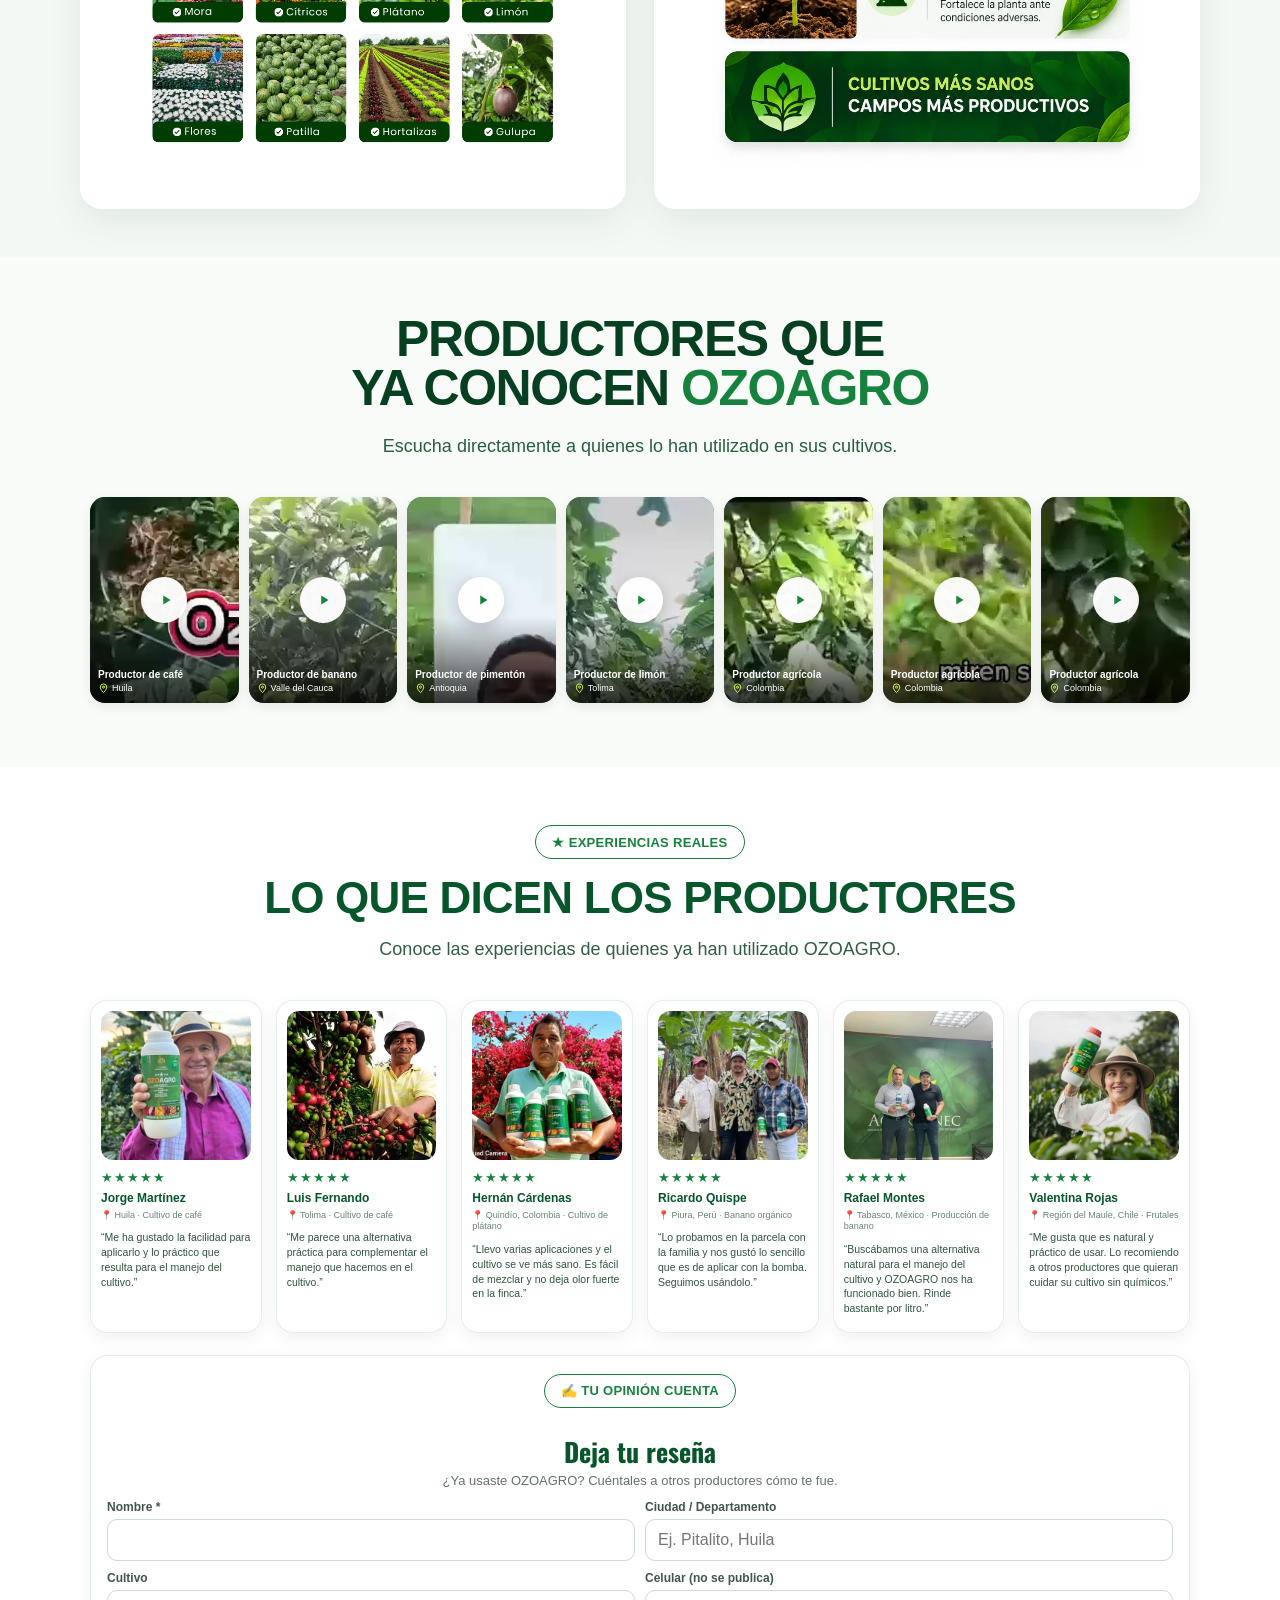
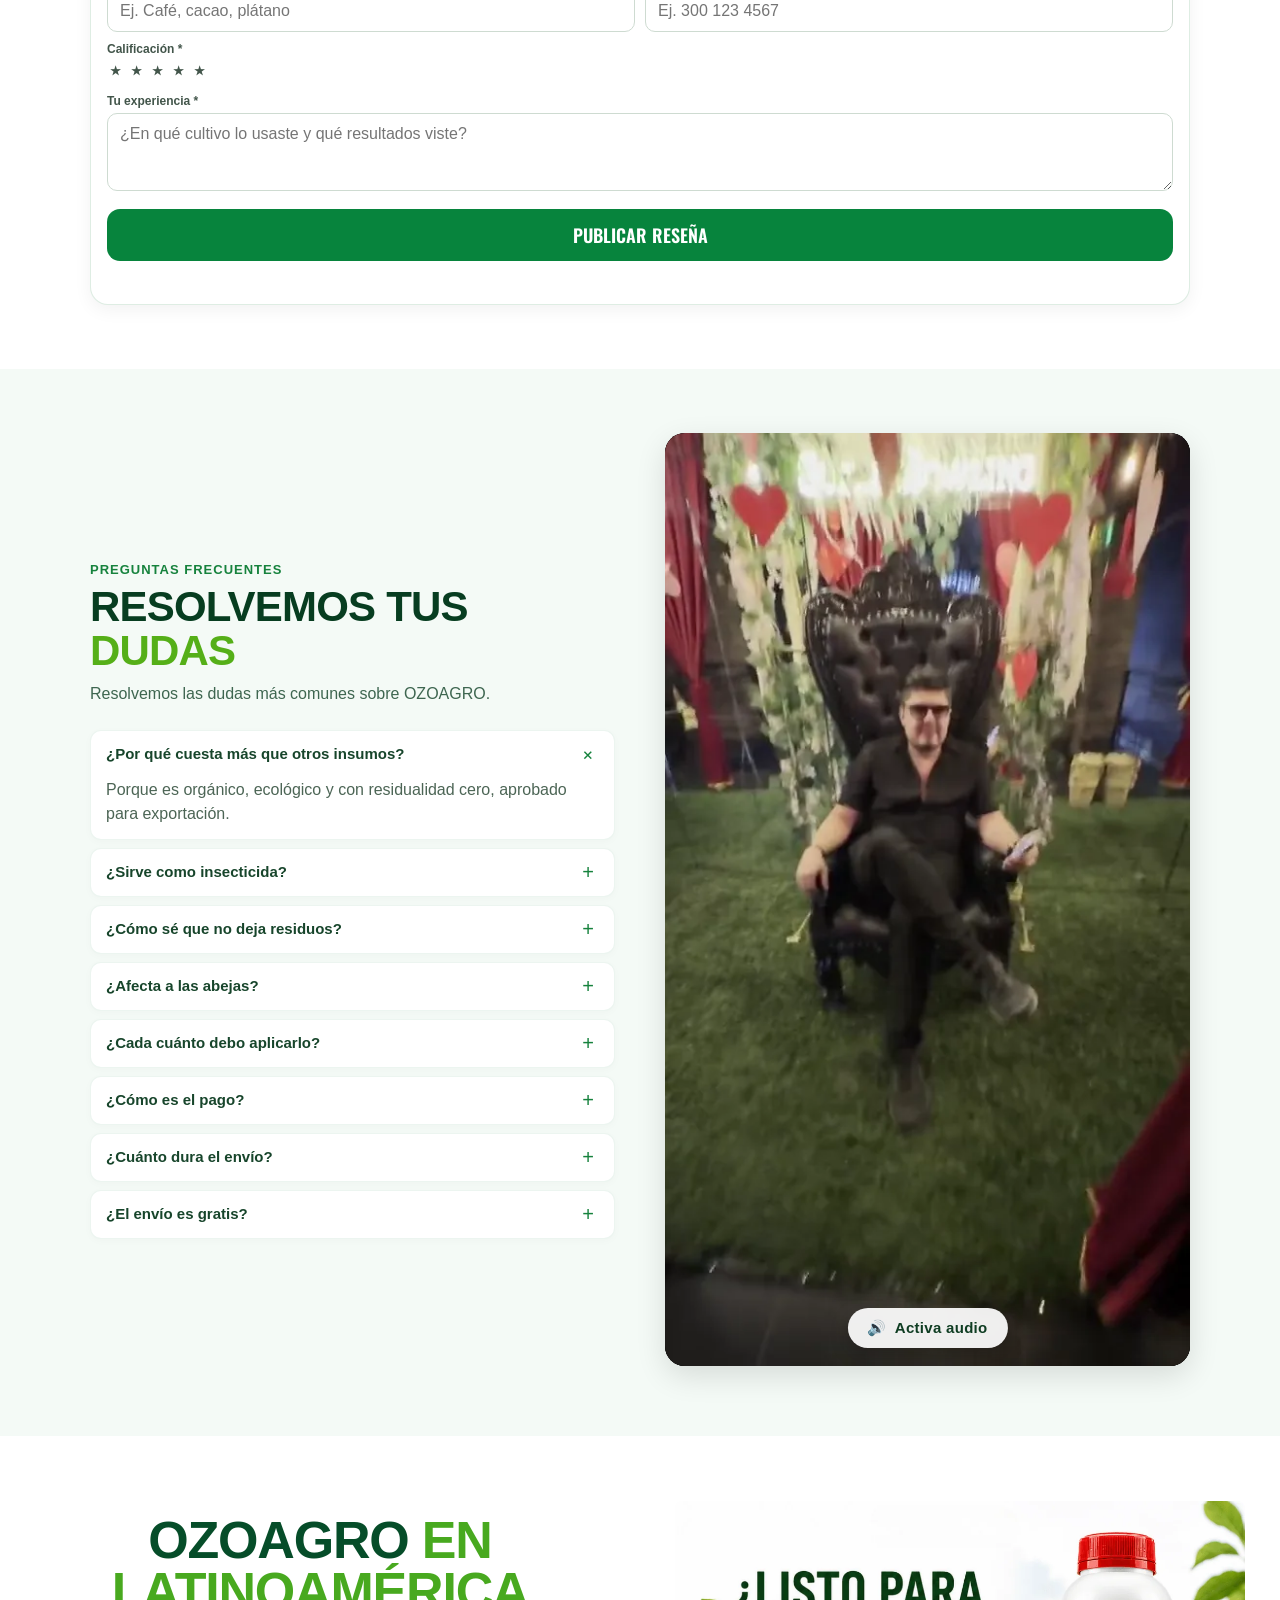
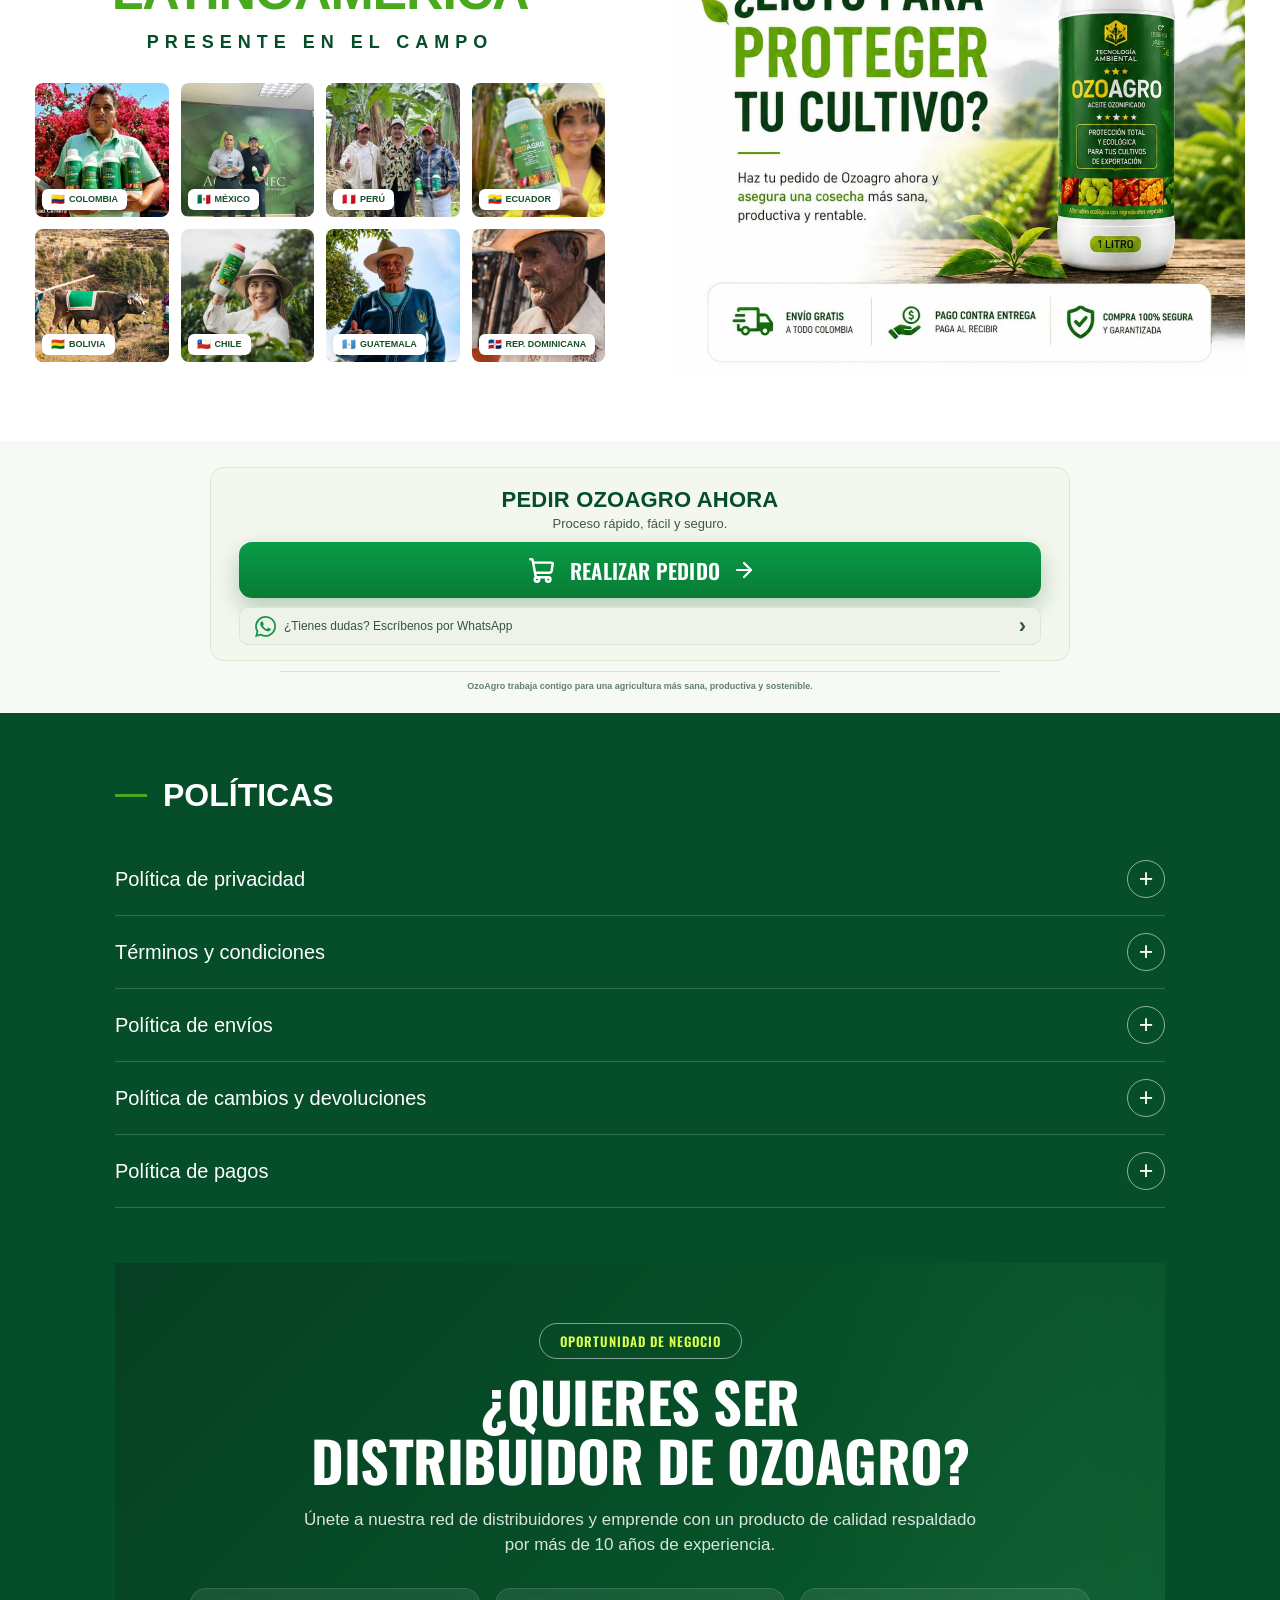
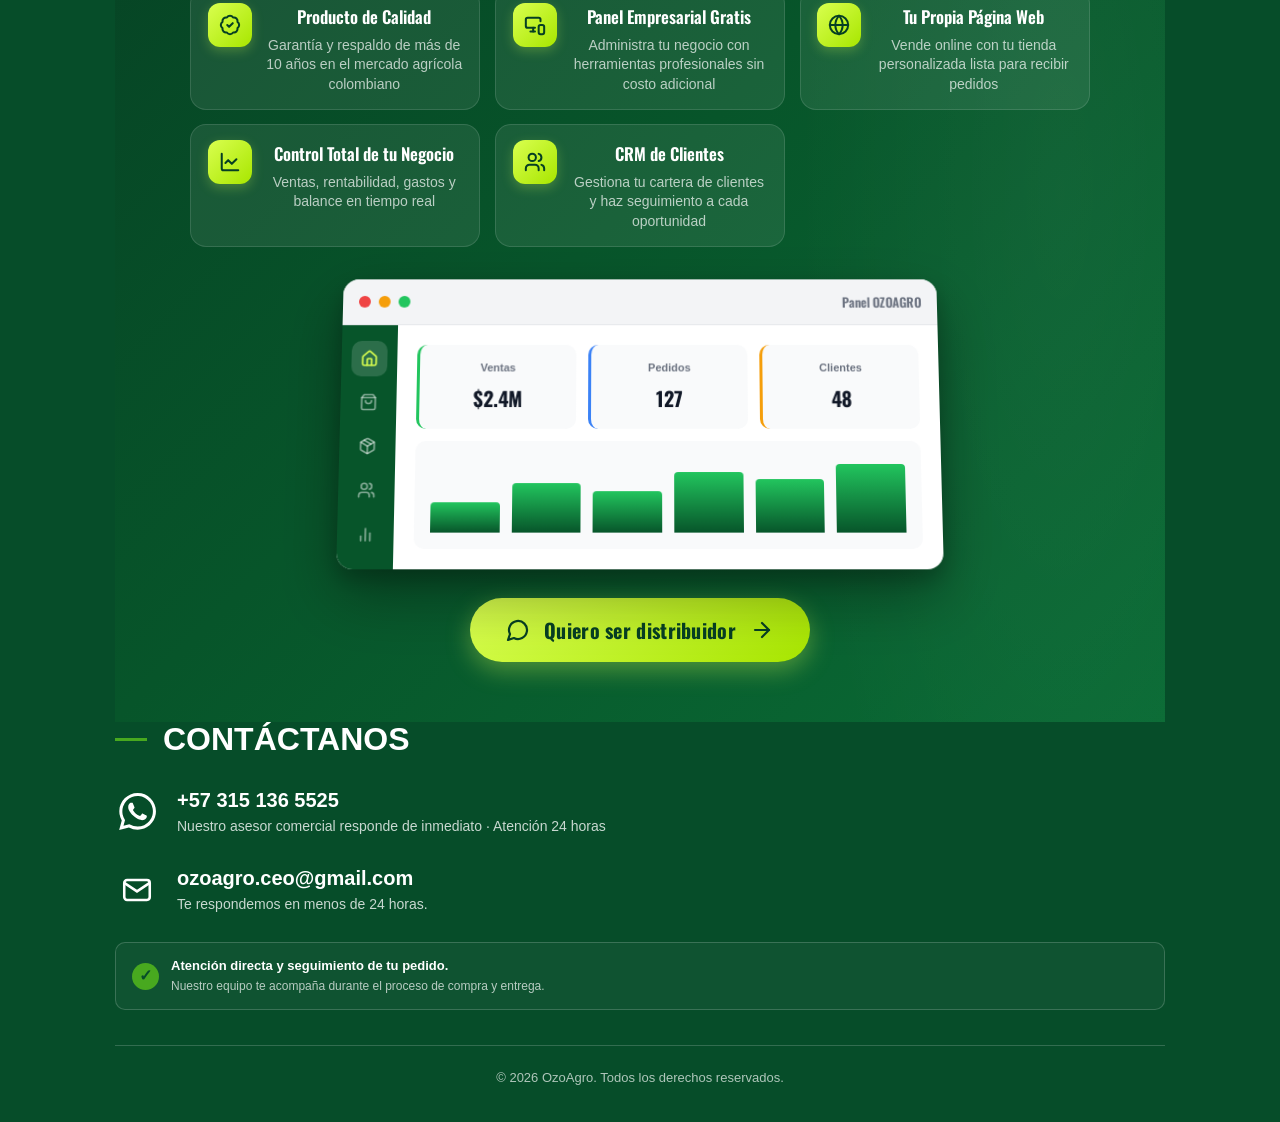
==== commit 96972fda: "arreglos previos al test del CEO (auditoría 360° del 20-oct): seguridad, panel, landing, correo y ag" ====
--- a/index.html
+++ b/index.html
@@ -160,10 +160,10 @@
           </div>
 
           <div class="presentation-list" id="presentationList">
-            <button class="presentation-card" type="button" data-product="1 Unidad" data-tone="light" data-price="$129.900" data-image="landing/images/1l.webp">
+            <button class="presentation-card" type="button" data-product="1 Unidad" data-tone="light" data-price="$129.000" data-image="landing/images/1l.webp">
               <span class="card-copy"><b>1 UNIDAD</b></span>
               <span class="card-product-image"><img src="landing/images/1l.webp" alt="1 litro OZOAGRO"></span>
-              <strong class="card-price">$129.900</strong>
+              <strong class="card-price">$129.000</strong>
               <span class="card-detail">1 Litro</span>
             </button>
 
@@ -1079,8 +1079,8 @@
 
       <article
         class="testimonial-card"
-        data-video="landing/videos/T5.mp4"
-        data-poster="landing/images/t5-poster.webp"
+        data-video="landing/videos/T6.mp4"
+        data-poster="landing/images/t6-poster.webp"
       >
 
         <div class="testimonial-media">
@@ -1993,13 +1993,13 @@
       <button class="cod-close" type="button" id="closeCodModal" aria-label="Cerrar">×</button>
       <div class="cod-header"><span>PEDIDO CONTRA ENTREGA</span><h2 id="codTitle">Completa tus datos</h2><p>Selecciona tu presentación y recibe tu pedido en la dirección indicada.</p></div>
       <div class="selected-product-box"><div class="selected-product-image"><img id="modalProductImage" src="landing/images/4l.webp" alt="Producto seleccionado"></div><div><span>PRODUCTO SELECCIONADO</span><strong id="modalProductName">Galón (4 L)</strong><b id="modalProductPrice">$409.900</b></div></div>
-      <div class="variant-block"><label for="modalVariant">Elige tu presentación</label><select id="modalVariant"><option value="1 Unidad" data-price="$129.900" data-image="landing/images/1l.webp">1 Unidad — $129.900</option><option value="Galón (4 L)" data-price="$409.900" data-image="landing/images/4l.webp" selected>Galón (4 L) — $409.900</option><option value="10 Unidades" data-price="$1.100.000" data-image="landing/images/10l.webp">10 Unidades — $1.100.000</option><option value="20 Unidades" data-price="$1.998.000" data-image="landing/images/20l.webp">20 Unidades — $1.998.000</option></select></div>
+      <div class="variant-block"><label for="modalVariant">Elige tu presentación</label><select id="modalVariant"><option value="1 Unidad" data-price="$129.000" data-image="landing/images/1l.webp">1 Unidad — $129.000</option><option value="Galón (4 L)" data-price="$409.900" data-image="landing/images/4l.webp" selected>Galón (4 L) — $409.900</option><option value="10 Unidades" data-price="$1.100.000" data-image="landing/images/10l.webp">10 Unidades — $1.100.000</option><option value="20 Unidades" data-price="$1.998.000" data-image="landing/images/20l.webp">20 Unidades — $1.998.000</option></select></div>
       <form id="orderForm" class="cod-form">
         <div class="form-section-title">Tus datos</div>
         <div class="form-row"><div class="field"><label for="nombre">Nombre *</label><input id="nombre" name="nombre" autocomplete="given-name" required></div><div class="field"><label for="apellido">Apellido *</label><input id="apellido" name="apellido" autocomplete="family-name" required></div></div>
         <div class="field"><label for="telefono">Celular / WhatsApp *</label><input id="telefono" name="telefono" type="tel" inputmode="tel" autocomplete="tel" placeholder="Ej. 300 123 4567" required></div>
         <div class="field"><label for="email">Correo electrónico</label><input id="email" name="email" type="email" autocomplete="email" placeholder="correo@ejemplo.com"></div>
-        <div class="form-row"><div class="field"><label for="departamento">Departamento *</label><select id="departamento" name="departamento" required><option value="">Selecciona</option><option>Norte de Santander</option><option>Santander</option><option>Cundinamarca</option><option>Antioquia</option><option>Atlántico</option><option>Bolívar</option><option>Boyacá</option><option>Caldas</option><option>Casanare</option><option>Cauca</option><option>Cesar</option><option>Córdoba</option><option>Huila</option><option>Magdalena</option><option>Meta</option><option>Nariño</option><option>Quindío</option><option>Risaralda</option><option>Tolima</option><option>Valle del Cauca</option><option>Otro</option></select></div><div class="field"><label for="ciudad">Ciudad *</label><input id="ciudad" name="ciudad" autocomplete="address-level2" required></div></div>
+        <div class="form-row"><div class="field"><label for="departamento">Departamento *</label><select id="departamento" name="departamento" required><option value="">Selecciona</option><option>Amazonas</option><option>Antioquia</option><option>Arauca</option><option>Atlántico</option><option>Bogotá D.C.</option><option>Bolívar</option><option>Boyacá</option><option>Caldas</option><option>Caquetá</option><option>Casanare</option><option>Cauca</option><option>Cesar</option><option>Chocó</option><option>Córdoba</option><option>Cundinamarca</option><option>Guainía</option><option>Guaviare</option><option>Huila</option><option>La Guajira</option><option>Magdalena</option><option>Meta</option><option>Nariño</option><option>Norte de Santander</option><option>Putumayo</option><option>Quindío</option><option>Risaralda</option><option>San Andrés y Providencia</option><option>Santander</option><option>Sucre</option><option>Tolima</option><option>Valle del Cauca</option><option>Vaupés</option><option>Vichada</option></select></div><div class="field"><label for="ciudad">Ciudad *</label><input id="ciudad" name="ciudad" autocomplete="address-level2" required></div></div>
         <div class="field"><label for="direccion">Dirección *</label><input id="direccion" name="direccion" autocomplete="street-address" required></div>
         <div class="field"><label for="barrio">Barrio</label><input id="barrio" name="barrio" autocomplete="address-line2"></div>
         <div class="field"><label for="indicaciones">Indicaciones de entrega</label><textarea id="indicaciones" name="indicaciones" rows="2" placeholder="Apartamento, conjunto, referencia, etc."></textarea></div>
@@ -2306,6 +2306,7 @@
         <a
           href="https://wa.me/573151365525?text=Hola%2C%20quiero%20ser%20distribuidor%20de%20OZOAGRO"
           class="distributor-cta-btn"
+          data-wa-fijo
           target="_blank"
           rel="noopener noreferrer"
         >
@@ -2449,6 +2450,6 @@
 </footer>
   <script src="landing/script.js?v=20260924a"></script>
   <script src="https://cdn.jsdelivr.net/npm/@supabase/supabase-js@2" defer></script>
-  <script src="landing/js/conexion.js?v=20261014a" defer></script>
+  <script src="landing/js/conexion.js?v=20261020a" defer></script>
 </body>
 </html>
